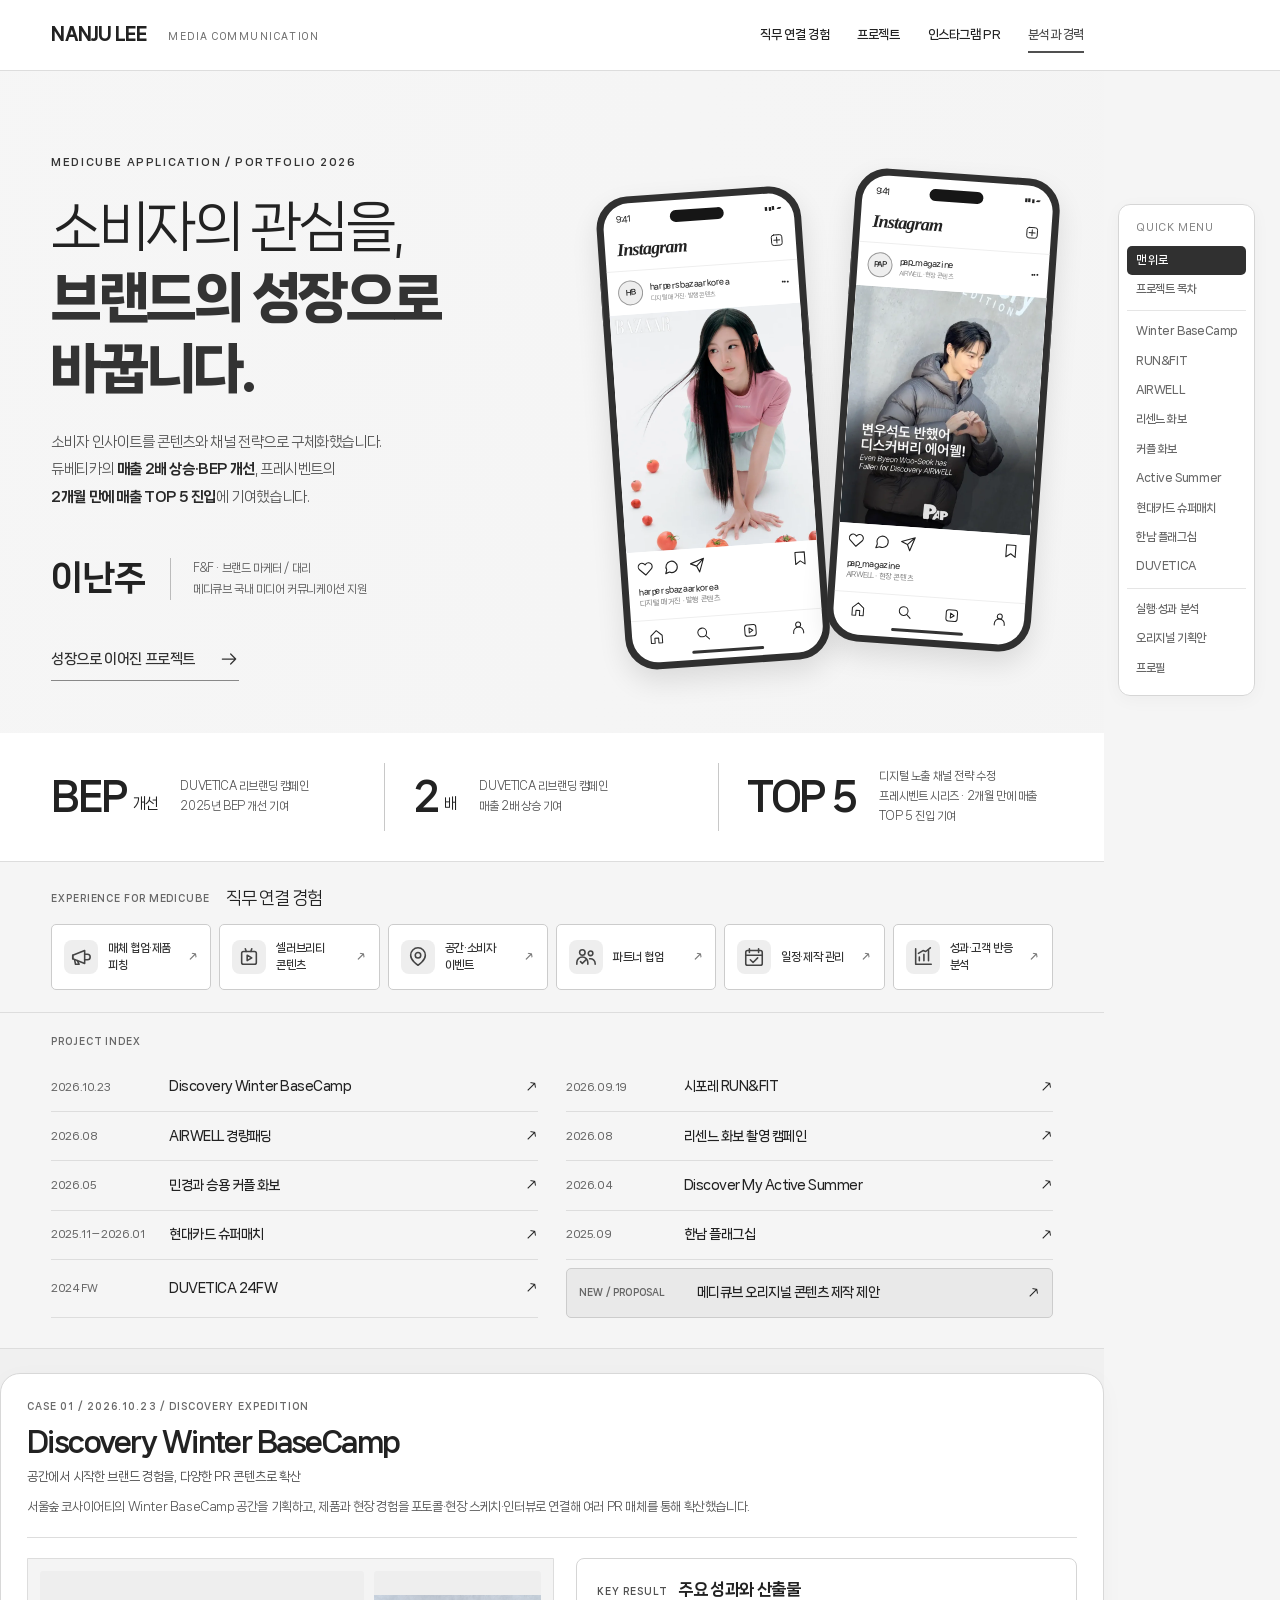
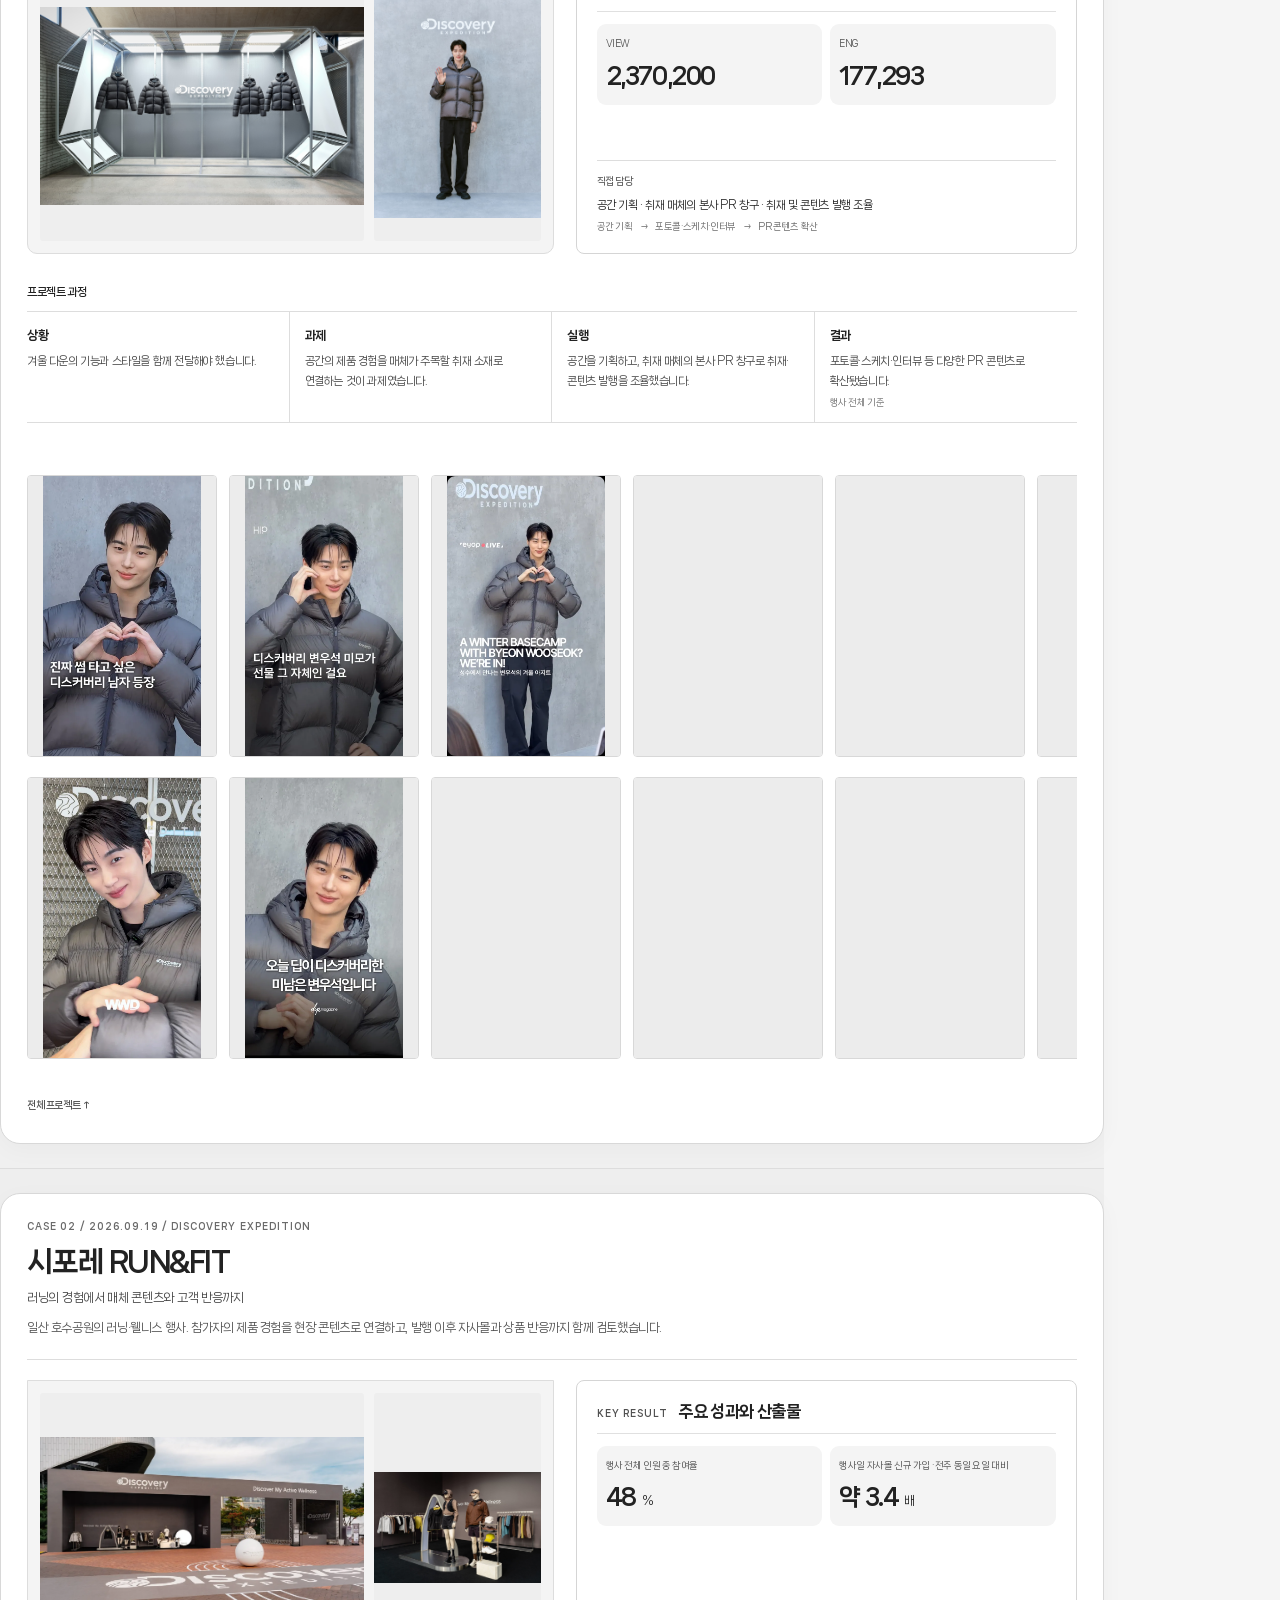
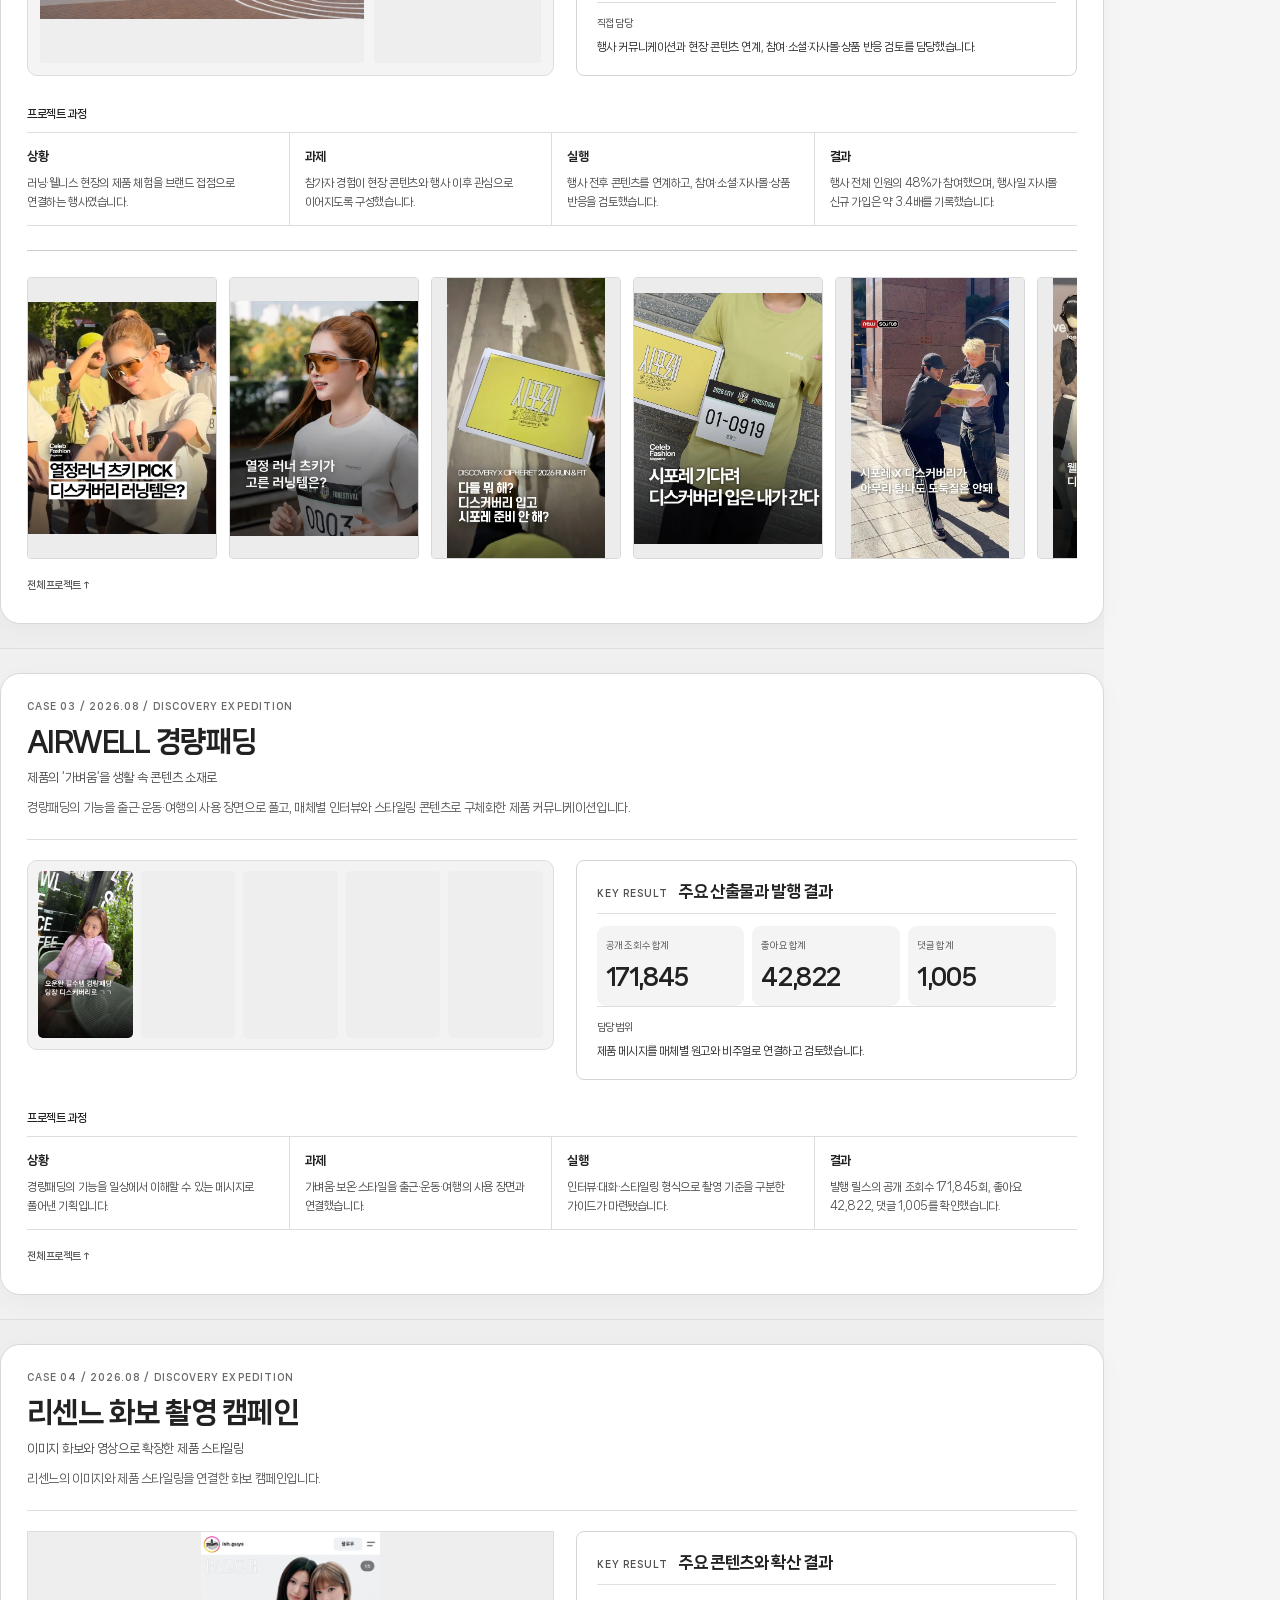
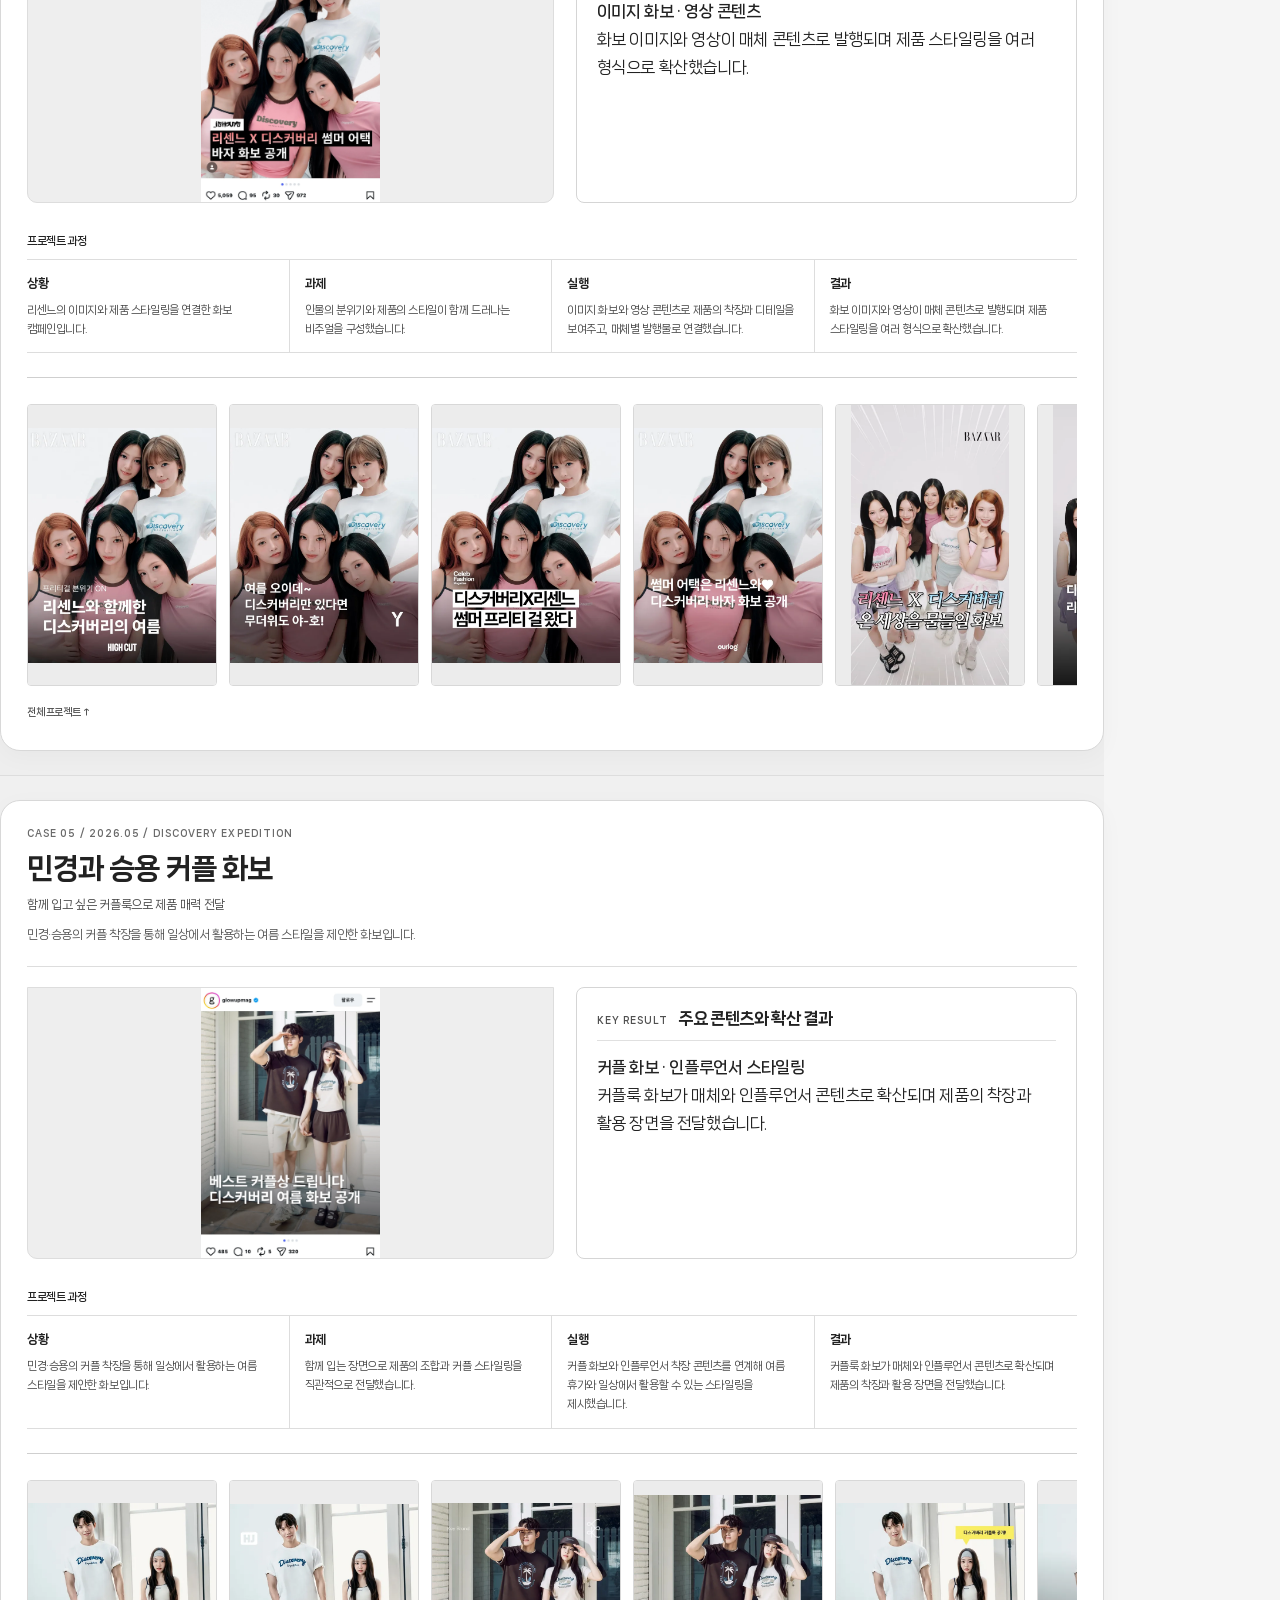
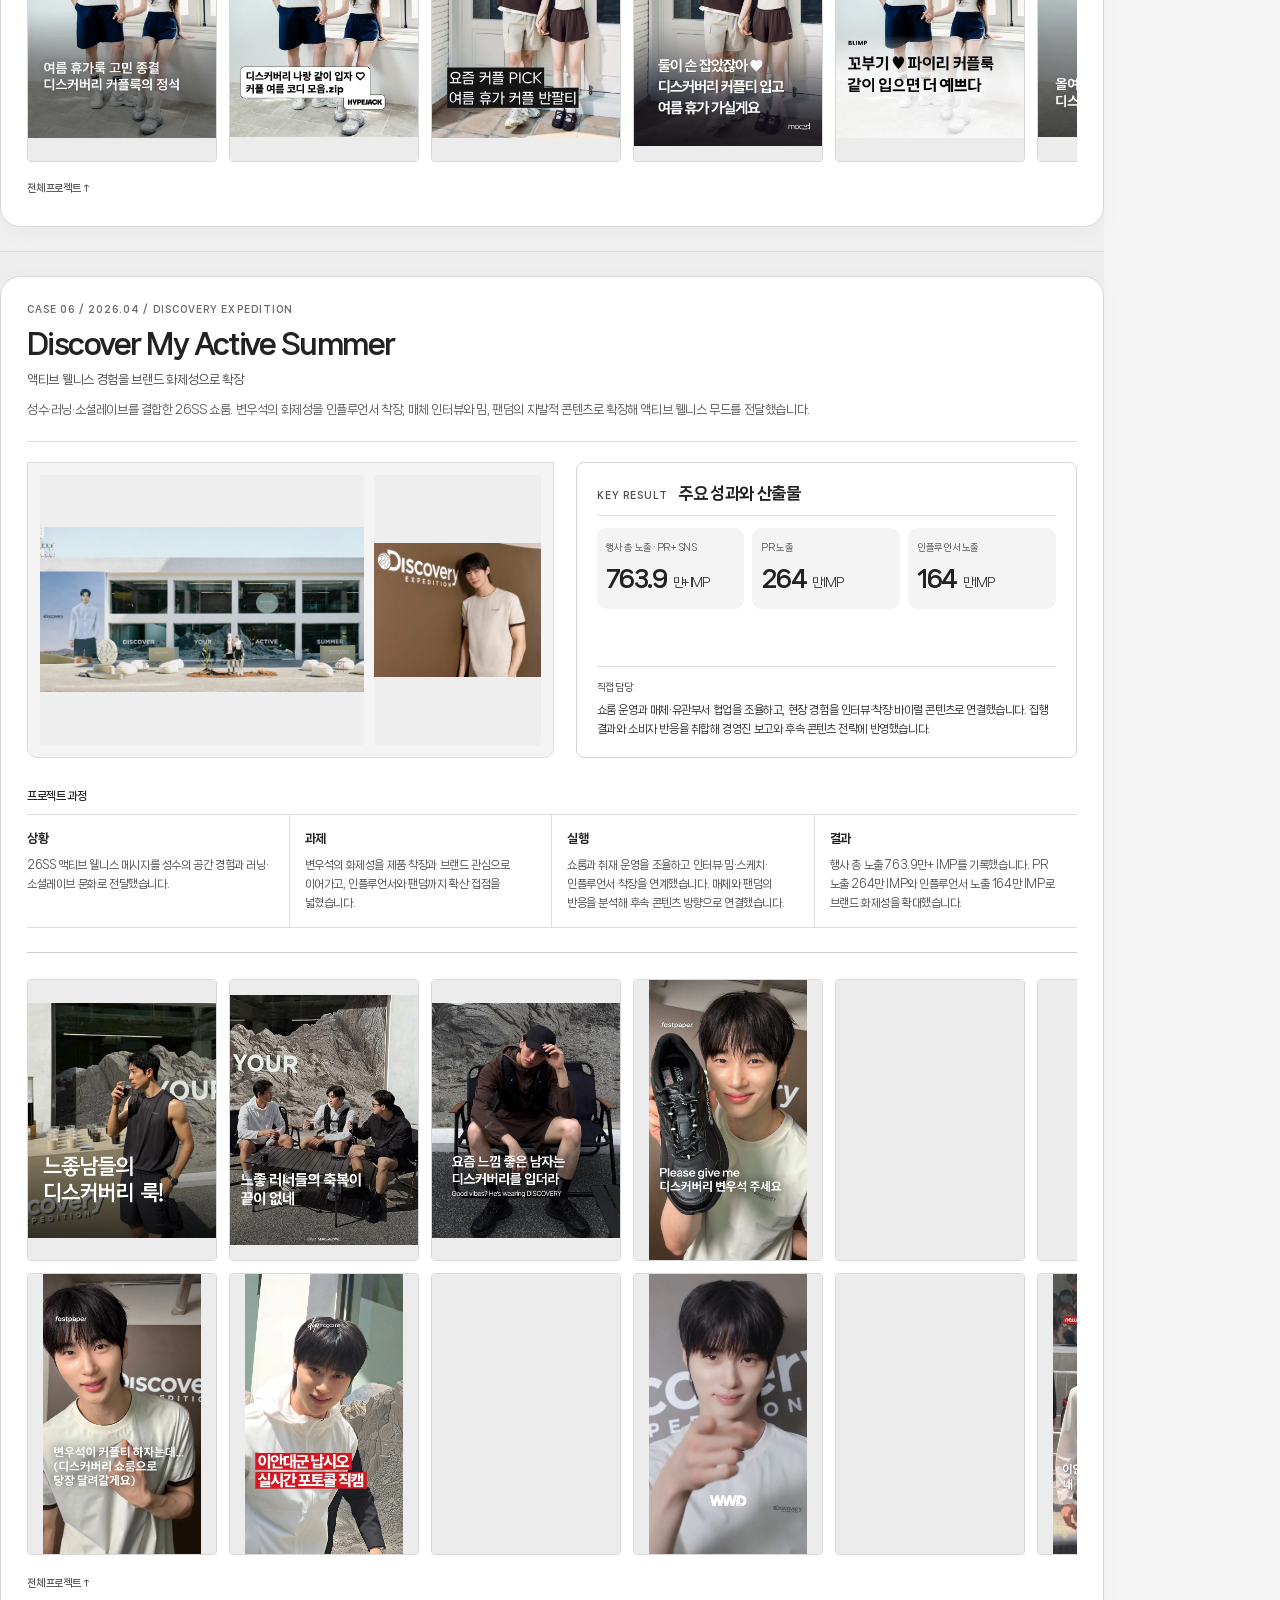
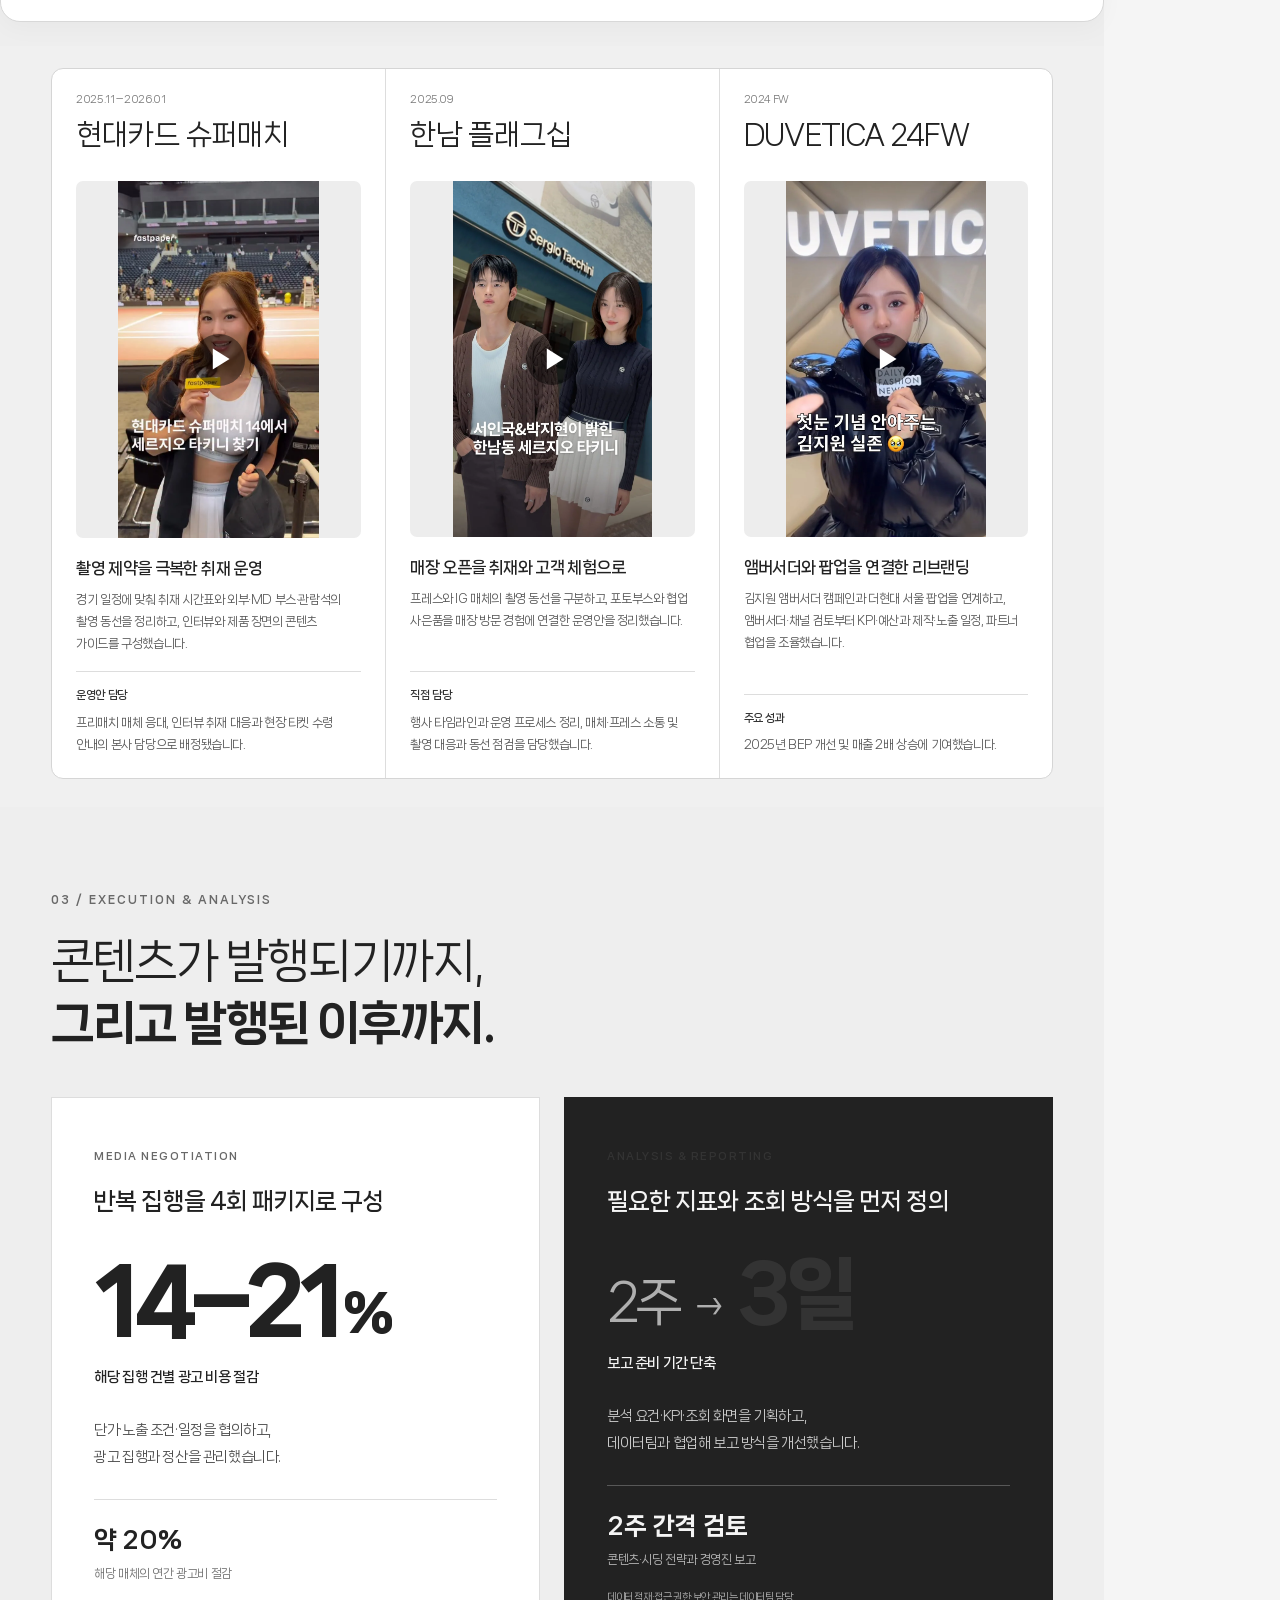
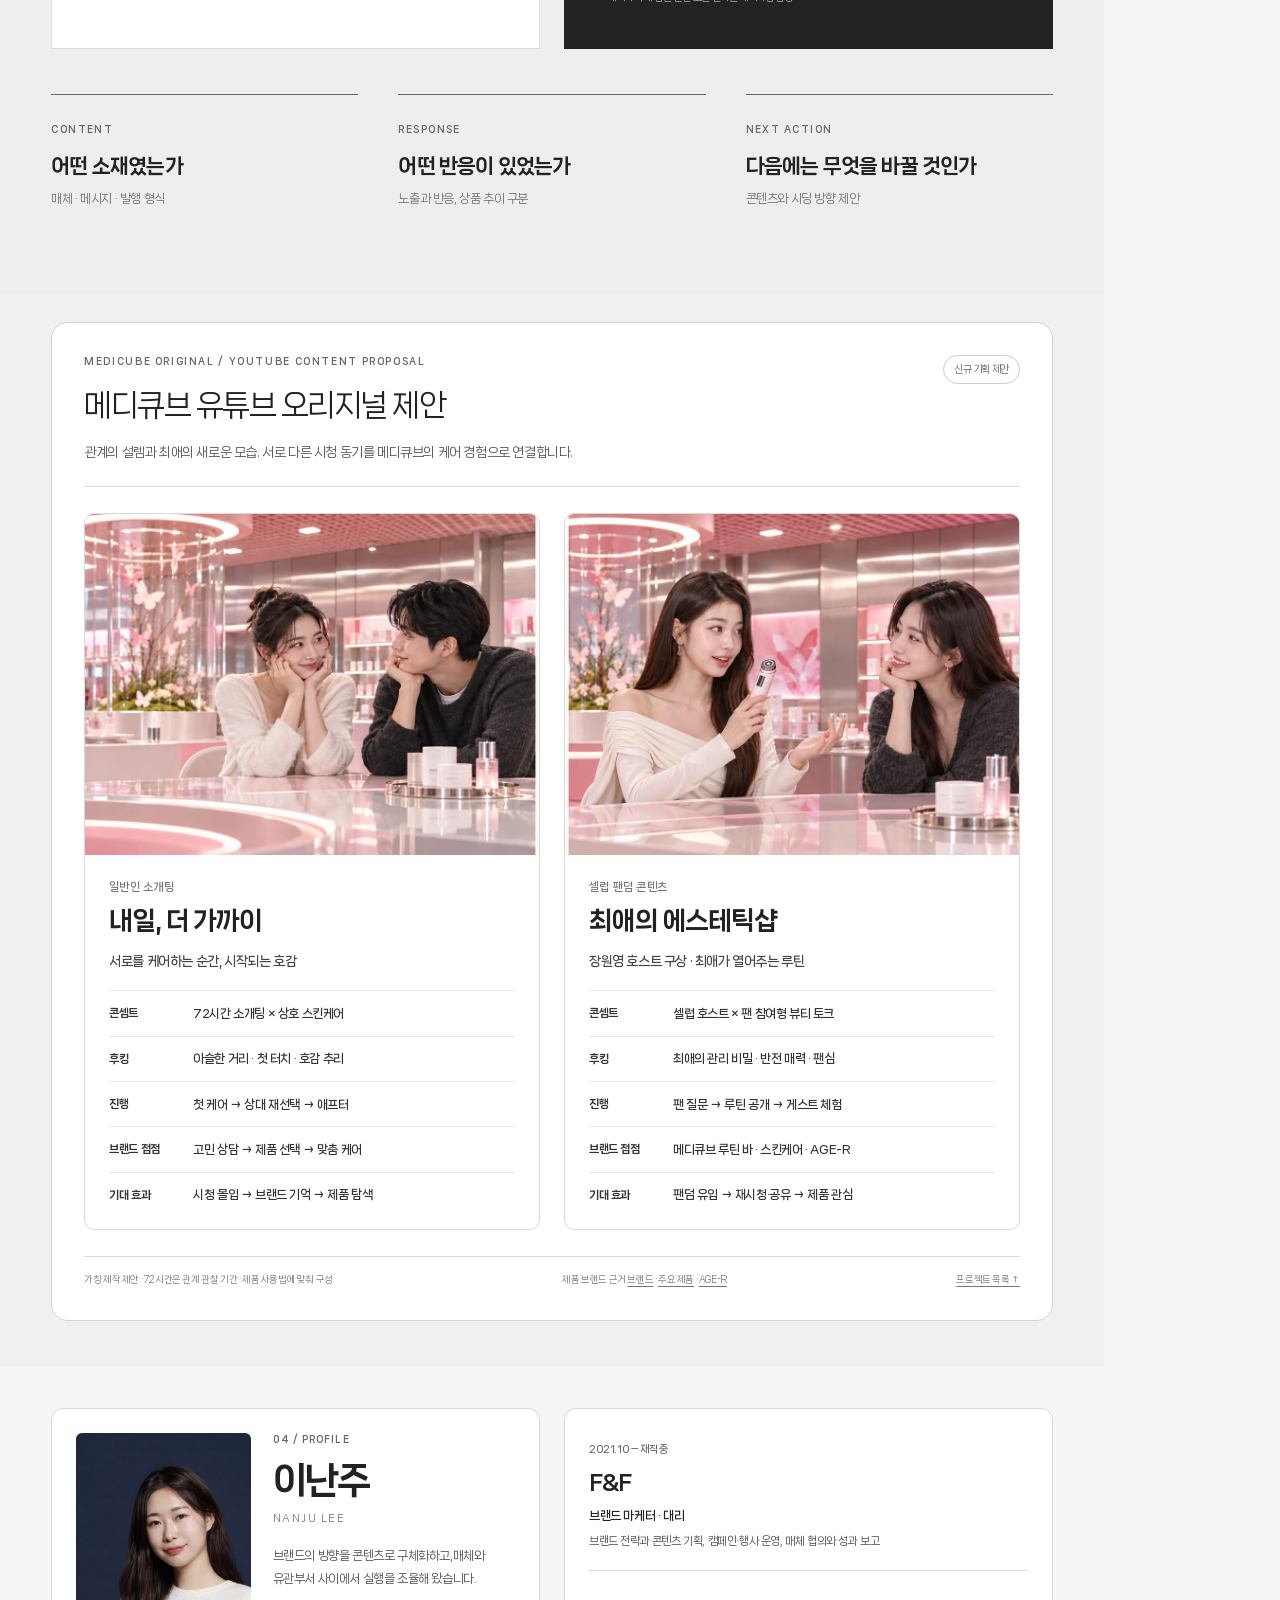
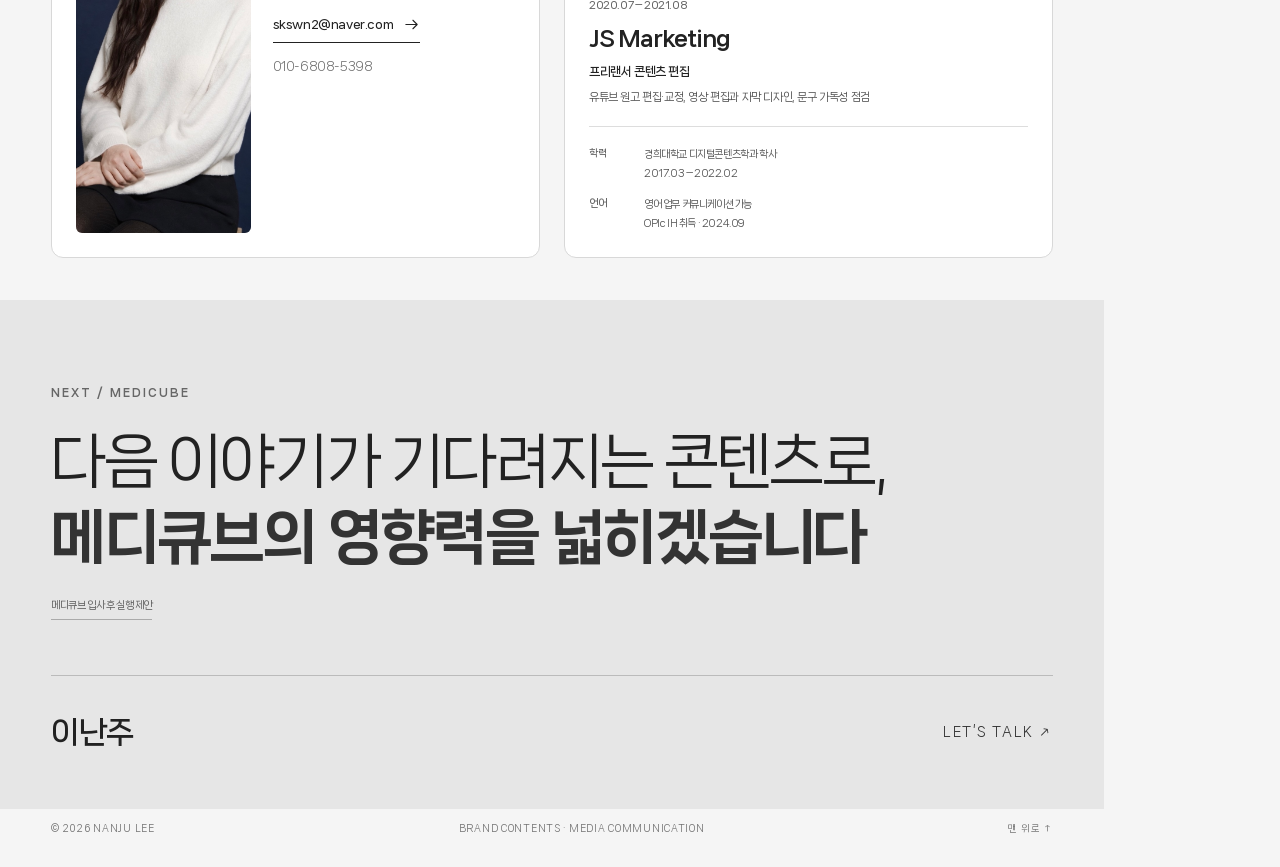
==== index.html @ c9b249a3 "Make quick navigation instant and align active section tracking" ====
<!doctype html>
<html lang="ko">
<head>
<meta charset="utf-8">
<meta name="viewport" content="width=device-width,initial-scale=1">
<meta name="robots" content="noindex,nofollow">
<meta name="portfolio-release" content="medicube-jd-highlight-20261028">
<title>이난주 | 브랜드 콘텐츠 · 미디어 커뮤니케이션</title>
<meta name="description" content="제품 피칭과 매체 협업, 셀러브리티 캠페인, 오프라인 이벤트, MR 성과 분석. 이난주의 프로젝트별 직접 역할과 릴리즈 결과를 담은 메디큐브 지원 포트폴리오.">
<meta property="og:type" content="website">
<meta property="og:title" content="이난주 | 브랜드 콘텐츠 · 미디어 커뮤니케이션">
<meta property="og:description" content="매체의 관심사를 읽고, 브랜드 메시지를 콘텐츠로 설계합니다.">
<meta property="og:url" content="https://skswn27-max.github.io/portfolio-score/">
<meta property="og:image" content="https://skswn27-max.github.io/portfolio-score/assets/runfit-showroom.webp">
<link rel="canonical" href="https://skswn27-max.github.io/portfolio-score/">
<link rel="preload" href="fonts/NanumSquareNeoTTF-bRg.woff2" as="font" type="font/woff2" crossorigin>


<link rel="stylesheet" href="portfolio.css?v=quick-nav-20261030"></head>
<body>
<a class="skip" href="#main">본문으로 이동</a><div class="reading-progress" aria-hidden="true"></div>
<header class="topbar"><a class="wordmark" href="#top">NANJU LEE<span>MEDIA COMMUNICATION</span></a><nav aria-label="포트폴리오 목차"><a href="#jd-fit">직무 연결 경험</a><a href="#projects">프로젝트</a><a href="#airwell">인스타그램 PR</a><a href="#operations">분석과 경력</a></nav></header><main id="main"><section class="hero" id="top"><div class="hero-background" aria-hidden="true"></div>
<div class="wrap hero-grid">
<div class="hero-copy">
<p class="eyebrow">MEDICUBE APPLICATION / PORTFOLIO 2026</p>
<h1><span>소비자의 관심을,<br><strong>브랜드의 성장으로<br>바꿉니다.</strong></span></h1>
<p class="hero-growth-copy">소비자 인사이트를 콘텐츠와 채널 전략으로 구체화했습니다.<br>듀베티카의 <b>매출 2배 상승·BEP 개선</b>, 프레시벤트의<br><b>2개월 만에 매출 TOP 5 진입</b>에 기여했습니다.</p>
<div class="hero-person">
<strong>이난주</strong><span>F&amp;F · 브랜드 마케터 / 대리<br>메디큐브 국내 미디어 커뮤니케이션 지원</span>
</div>
<a class="text-link light" href="#projects">성장으로 이어진 프로젝트 <svg viewbox="0 0 24 24" fill="none" stroke="currentColor" stroke-width="1.5" stroke-linecap="round" stroke-linejoin="round" aria-hidden="true"><path d="M4 12h16m-6-6 6 6-6 6"></path></svg></a>
</div>
<div class="hero-devices" aria-label="실제 매체 발행 이미지와 원본 게시물">
<figure class="phone-card capture-card compact hero-linked-card"><div class="device"><div class="hero-instagram-screen"><div class="mock-status" aria-hidden="true"><span>9:41</span><i></i><span>▮▮▮ ▰</span></div><div class="mock-brandbar"><b>Instagram</b><svg viewbox="0 0 24 24" fill="none" stroke="currentColor" stroke-width="1.65" stroke-linecap="round" stroke-linejoin="round" aria-hidden="true"><rect x="3" y="3" width="18" height="18" rx="4"></rect><path d="M12 7v10M7 12h10"></path></svg></div><div class="mock-account"><span class="mock-avatar" aria-hidden="true">HB</span><span><b>harpersbazaarkorea</b><small>디지털 매거진 · 발행 콘텐츠</small></span><span class="mock-menu" aria-hidden="true">···</span></div><a class="local-post-thumbnail hero-natural-image" href="https://www.instagram.com/p/Da1aJBfjZ9u/" target="_blank" rel="noopener noreferrer" aria-label="Instagram 원본 게시물 열기"><img src="assets/pr-thumbnails/Da1aJBfjZ9u.webp" width="640" height="800" alt="harpersbazaarkorea 실제 발행 썸네일" loading="eager" decoding="async" fetchpriority="high"></a><div class="mock-actions" aria-hidden="true"><svg viewbox="0 0 24 24" fill="none" stroke="currentColor" stroke-width="1.65" stroke-linecap="round" stroke-linejoin="round" aria-hidden="true"><path d="M20.8 4.6a5.5 5.5 0 0 0-7.8 0L12 5.7l-1.1-1.1a5.5 5.5 0 0 0-7.8 7.8L12 21l8.8-8.6a5.5 5.5 0 0 0 0-7.8Z"></path></svg><svg viewbox="0 0 24 24" fill="none" stroke="currentColor" stroke-width="1.65" stroke-linecap="round" stroke-linejoin="round" aria-hidden="true"><path d="M21 11.5a8.5 8.5 0 0 1-12.3 7.6L3 21l1.9-5.7A8.5 8.5 0 1 1 21 11.5Z"></path></svg><svg viewbox="0 0 24 24" fill="none" stroke="currentColor" stroke-width="1.65" stroke-linecap="round" stroke-linejoin="round" aria-hidden="true"><path d="m22 2-7 20-4-9-9-4 20-7ZM22 2 11 13"></path></svg><span></span><svg viewbox="0 0 24 24" fill="none" stroke="currentColor" stroke-width="1.65" stroke-linecap="round" stroke-linejoin="round" aria-hidden="true"><path d="m19 21-7-5-7 5V3h14Z"></path></svg></div><div class="mock-caption"><b>harpersbazaarkorea</b><span>디지털 매거진 · 발행 콘텐츠</span></div><div class="mock-bottom" aria-hidden="true"><svg viewbox="0 0 24 24" fill="none" stroke="currentColor" stroke-width="1.65" stroke-linecap="round" stroke-linejoin="round" aria-hidden="true"><path d="m3 10 9-8 9 8v12h-6v-8H9v8H3Z"></path></svg><svg viewbox="0 0 24 24" fill="none" stroke="currentColor" stroke-width="1.65" stroke-linecap="round" stroke-linejoin="round" aria-hidden="true"><circle cx="10" cy="10" r="7"></circle><path d="m15 15 6 6"></path></svg><svg viewbox="0 0 24 24" fill="none" stroke="currentColor" stroke-width="1.65" stroke-linecap="round" stroke-linejoin="round" aria-hidden="true"><rect x="3" y="3" width="18" height="18" rx="4"></rect><path d="m10 8 6 4-6 4Z"></path></svg><svg viewbox="0 0 24 24" fill="none" stroke="currentColor" stroke-width="1.65" stroke-linecap="round" stroke-linejoin="round" aria-hidden="true"><circle cx="12" cy="8" r="4"></circle><path d="M4 22v-2a8 8 0 0 1 16 0v2"></path></svg></div><div class="mock-homebar" aria-hidden="true"></div></div></div></figure><figure class="phone-card capture-card compact hero-pap-card"><div class="device"><div class="hero-instagram-screen"><div class="mock-status" aria-hidden="true"><span>9:41</span><i></i><span>▮▮▮ ▰</span></div><div class="mock-brandbar"><b>Instagram</b><svg viewbox="0 0 24 24" fill="none" stroke="currentColor" stroke-width="1.65" stroke-linecap="round" stroke-linejoin="round" aria-hidden="true"><rect x="3" y="3" width="18" height="18" rx="4"></rect><path d="M12 7v10M7 12h10"></path></svg></div><div class="mock-account"><span class="mock-avatar" aria-hidden="true">PAP</span><span><b>pap_magazine</b><small>AIRWELL · 현장 콘텐츠</small></span><span class="mock-menu" aria-hidden="true">···</span></div><a class="local-post-thumbnail hero-natural-image" href="https://www.instagram.com/p/De0rts6maEA/" target="_blank" rel="noopener noreferrer" aria-label="Instagram 원본 게시물 열기"><img src="assets/pr-thumbnails/De0rts6maEA.webp" width="640" height="800" alt="pap_magazine 실제 발행 썸네일" loading="eager" decoding="async" fetchpriority="high"></a><div class="mock-actions" aria-hidden="true"><svg viewbox="0 0 24 24" fill="none" stroke="currentColor" stroke-width="1.65" stroke-linecap="round" stroke-linejoin="round" aria-hidden="true"><path d="M20.8 4.6a5.5 5.5 0 0 0-7.8 0L12 5.7l-1.1-1.1a5.5 5.5 0 0 0-7.8 7.8L12 21l8.8-8.6a5.5 5.5 0 0 0 0-7.8Z"></path></svg><svg viewbox="0 0 24 24" fill="none" stroke="currentColor" stroke-width="1.65" stroke-linecap="round" stroke-linejoin="round" aria-hidden="true"><path d="M21 11.5a8.5 8.5 0 0 1-12.3 7.6L3 21l1.9-5.7A8.5 8.5 0 1 1 21 11.5Z"></path></svg><svg viewbox="0 0 24 24" fill="none" stroke="currentColor" stroke-width="1.65" stroke-linecap="round" stroke-linejoin="round" aria-hidden="true"><path d="m22 2-7 20-4-9-9-4 20-7ZM22 2 11 13"></path></svg><span></span><svg viewbox="0 0 24 24" fill="none" stroke="currentColor" stroke-width="1.65" stroke-linecap="round" stroke-linejoin="round" aria-hidden="true"><path d="m19 21-7-5-7 5V3h14Z"></path></svg></div><div class="mock-caption"><b>pap_magazine</b><span>AIRWELL · 현장 콘텐츠</span></div><div class="mock-bottom" aria-hidden="true"><svg viewbox="0 0 24 24" fill="none" stroke="currentColor" stroke-width="1.65" stroke-linecap="round" stroke-linejoin="round" aria-hidden="true"><path d="m3 10 9-8 9 8v12h-6v-8H9v8H3Z"></path></svg><svg viewbox="0 0 24 24" fill="none" stroke="currentColor" stroke-width="1.65" stroke-linecap="round" stroke-linejoin="round" aria-hidden="true"><circle cx="10" cy="10" r="7"></circle><path d="m15 15 6 6"></path></svg><svg viewbox="0 0 24 24" fill="none" stroke="currentColor" stroke-width="1.65" stroke-linecap="round" stroke-linejoin="round" aria-hidden="true"><rect x="3" y="3" width="18" height="18" rx="4"></rect><path d="m10 8 6 4-6 4Z"></path></svg><svg viewbox="0 0 24 24" fill="none" stroke="currentColor" stroke-width="1.65" stroke-linecap="round" stroke-linejoin="round" aria-hidden="true"><circle cx="12" cy="8" r="4"></circle><path d="M4 22v-2a8 8 0 0 1 16 0v2"></path></svg></div><div class="mock-homebar" aria-hidden="true"></div></div></div></figure>
</div>

</div>
</section><section class="proof-strip"><div class="wrap">
<a href="#duvetica"><strong>BEP<small> 개선</small></strong><span>DUVETICA 리브랜딩 캠페인<br>2025년 BEP 개선 기여</span></a>
<a href="#duvetica"><strong>2<small>배</small></strong><span>DUVETICA 리브랜딩 캠페인<br>매출 2배 상승 기여</span></a>
<a href="#operations"><strong>TOP 5</strong><span>디지털 노출 채널 전략 수정<br>프레시벤트 시리즈 · 2개월 만에 매출 TOP 5 진입 기여</span></a>
</div></section><section class="wrap jd-fit" id="jd-fit"><div class="section-heading">
<p class="eyebrow">EXPERIENCE FOR MEDICUBE</p><h2>직무 연결 경험</h2></div>
<div class="jd-grid">
<a href="#airwell"><span class="jd-pictogram" aria-hidden="true"><svg xmlns="http://www.w3.org/2000/svg" viewbox="0 0 24 24" fill="none" stroke="currentColor" stroke-width="1.7" stroke-linecap="round" stroke-linejoin="round"><path d="m3 10 13-5v14L3 14z"></path><path d="M16 9h3a2 2 0 0 1 0 6h-3M5 15l1 5h4l-2-4M3 10v4"></path></svg></span><span class="jd-link-label">매체 협업·제품 피칭</span><span aria-hidden="true" class="jd-link-arrow">↗</span></a><a href="#winter"><span class="jd-pictogram" aria-hidden="true"><svg xmlns="http://www.w3.org/2000/svg" viewbox="0 0 24 24" fill="none" stroke="currentColor" stroke-width="1.7" stroke-linecap="round" stroke-linejoin="round"><rect x="4" y="6" width="16" height="14" rx="2"></rect><path d="m10 10 5 3-5 3zM8 3l1 3m6-3-1 3"></path></svg></span><span class="jd-link-label">셀러브리티 콘텐츠</span><span aria-hidden="true" class="jd-link-arrow">↗</span></a><a href="#runfit"><span class="jd-pictogram" aria-hidden="true"><svg xmlns="http://www.w3.org/2000/svg" viewbox="0 0 24 24" fill="none" stroke="currentColor" stroke-width="1.7" stroke-linecap="round" stroke-linejoin="round"><path d="M20 10c0 6-8 11-8 11S4 16 4 10a8 8 0 1 1 16 0Z"></path><circle cx="12" cy="10" r="3"></circle></svg></span><span class="jd-link-label">공간·소비자 이벤트</span><span aria-hidden="true" class="jd-link-arrow">↗</span></a><a href="#sergio"><span class="jd-pictogram" aria-hidden="true"><svg xmlns="http://www.w3.org/2000/svg" viewbox="0 0 24 24" fill="none" stroke="currentColor" stroke-width="1.7" stroke-linecap="round" stroke-linejoin="round"><circle cx="8" cy="7" r="3"></circle><circle cx="17" cy="8" r="2.5"></circle><path d="M2 20v-2a6 6 0 0 1 12 0v2M16 14a5 5 0 0 1 6 5v1M6 17l2 2 4-4"></path></svg></span><span class="jd-link-label">파트너 협업</span><span aria-hidden="true" class="jd-link-arrow">↗</span></a><a href="#supermatch"><span class="jd-pictogram" aria-hidden="true"><svg xmlns="http://www.w3.org/2000/svg" viewbox="0 0 24 24" fill="none" stroke="currentColor" stroke-width="1.7" stroke-linecap="round" stroke-linejoin="round"><rect x="3" y="5" width="18" height="16" rx="2"></rect><path d="M7 3v4m10-4v4M3 10h18m-13 5 3 3 5-5"></path></svg></span><span class="jd-link-label">일정·제작 관리</span><span aria-hidden="true" class="jd-link-arrow">↗</span></a><a href="#operations"><span class="jd-pictogram" aria-hidden="true"><svg xmlns="http://www.w3.org/2000/svg" viewbox="0 0 24 24" fill="none" stroke="currentColor" stroke-width="1.7" stroke-linecap="round" stroke-linejoin="round"><path d="M4 3v17h17M8 16v-4m5 4V9m5 7V5"></path><path d="m7 8 5-3 3 1 5-4"></path></svg></span><span class="jd-link-label">성과·고객 반응 분석</span><span aria-hidden="true" class="jd-link-arrow">↗</span></a>
</div></section><section class="wrap project-index" id="projects"><div class="section-heading">
<p class="eyebrow">PROJECT INDEX</p></div>
<div class="index-rows">
<a class="index-row" href="#winter"><time>2026.10.23</time><div>
<h3>Discovery Winter BaseCamp</h3>
</div>
<span class="index-arrow" aria-hidden="true">↗</span></a><a class="index-row" href="#runfit"><time>2026.09.19</time><div>
<h3>시포레 RUN&amp;FIT</h3>
</div>
<span class="index-arrow" aria-hidden="true">↗</span></a><a class="index-row" href="#airwell"><time>2026.08</time><div>
<h3>AIRWELL 경량패딩</h3>
</div>
<span class="index-arrow" aria-hidden="true">↗</span></a><a class="index-row" href="#rescene"><time>2026.08</time><div>
<h3>리센느 화보 촬영 캠페인</h3>
</div>
<span class="index-arrow" aria-hidden="true">↗</span></a><a class="index-row" href="#couple"><time>2026.05</time><div>
<h3>민경과 승용 커플 화보</h3>
</div>
<span class="index-arrow" aria-hidden="true">↗</span></a><a class="index-row" href="#summer"><time>2026.04</time><div>
<h3>Discover My Active Summer</h3>
</div>
<span class="index-arrow" aria-hidden="true">↗</span></a><a class="index-row" href="#supermatch"><time>2025.11 — 2026.01</time><div>
<h3>현대카드 슈퍼매치</h3>
</div>
<span class="index-arrow" aria-hidden="true">↗</span></a><a class="index-row" href="#sergio"><time>2025.09</time><div>
<h3>한남 플래그십</h3>
</div>
<span class="index-arrow" aria-hidden="true">↗</span></a><a class="index-row" href="#duvetica"><time>2024 FW</time><div>
<h3>DUVETICA 24FW</h3>
</div>
<span class="index-arrow" aria-hidden="true">↗</span></a>
<a class="index-row proposal-index" href="#medicube-original"><span class="proposal-index-label">NEW / PROPOSAL</span><div><h3>메디큐브 오리지널 콘텐츠 제작 제안</h3></div><span class="index-arrow" aria-hidden="true">↗</span></a></div></section><section id="winter" class="case study-case  winter-compact winter-compact compact-case"><div class="wrap project-card">
<header class="study-header report-hero"><div>
<p class="eyebrow">CASE 01 / 2026.10.23 / DISCOVERY EXPEDITION</p>
<p class="project-name">Discovery Winter BaseCamp</p>
<h2>공간에서 시작한 브랜드 경험을, 다양한 PR 콘텐츠로 확산</h2>
<p class="case-deck">서울숲 코사이어티의 Winter BaseCamp 공간을 기획하고, 제품과 현장 경험을 포토콜·현장 스케치·인터뷰로 연결해 여러 PR 매체를 통해 확산했습니다.</p>
<div class="report-journey" aria-label="프로젝트 진행 흐름"><span>공간 기획</span><span>포토콜·스케치·인터뷰</span><span>PR 콘텐츠 확산</span></div></div>
</header><div class="winter-overview"><div class="project-cover winter-cover-pair" aria-label="Winter BaseCamp 대표 이미지"><figure class="work-image"><button type="button" data-zoom="assets/basecamp-display.jpg" data-caption="Winter BaseCamp 다운 전시 공간 · 보도용 사진" aria-label="Winter BaseCamp 다운 전시 공간 · 보도용 사진 확대"><img src="assets/basecamp-display.jpg" width="1500" height="917" alt="Winter BaseCamp 다운 전시 공간 · 보도용 사진" loading="lazy" decoding="async"></button></figure><figure class="work-image"><button type="button" data-zoom="assets/basecamp-photocall.jpg" data-caption="Winter BaseCamp 초청 행사 포토콜 · 보도용 사진" aria-label="Winter BaseCamp 초청 행사 포토콜 · 보도용 사진 확대"><img src="assets/basecamp-photocall.jpg" width="1500" height="2000" alt="Winter BaseCamp 초청 행사 포토콜 · 보도용 사진" loading="lazy" decoding="async"></button></figure>
</div><div class="case-results report-results" id="winter-results">
<div class="module-heading">
<span>KEY RESULT</span><h3>주요 성과와 산출물</h3>
</div>
<dl class="result-grid" style="grid-template-columns:repeat(2,minmax(0,1fr))">
<div>
<dt>VIEW</dt>
<dd class="">2,370,200</dd>
</div>
<div>
<dt>ENG</dt>
<dd class="">177,293</dd>
</div>
</dl>

<div class="winter-execution"><span>직접 담당</span><p>공간 기획 · 취재 매체의 본사 PR 창구 · 취재 및 콘텐츠 발행 조율</p><div class="winter-flow"><span>공간 기획</span><span>포토콜·스케치·인터뷰</span><span>PR 콘텐츠 확산</span></div></div></div>
</div><div class="winter-detail always-open"><h3 class="expanded-section-title">프로젝트 과정</h3><div><div class="winter-star" id="winter-experience"><article class="winter-star-row"><h4>상황</h4><p>겨울 다운의 기능과 스타일을 함께 전달해야 했습니다.</p></article><article class="winter-star-row"><h4>과제</h4><p>공간의 제품 경험을 매체가 주목할 취재 소재로 연결하는 것이 과제였습니다.</p></article><article class="winter-star-row"><h4>실행</h4><p>공간을 기획하고, 취재 매체의 본사 PR 창구로 취재·콘텐츠 발행을 조율했습니다.</p></article><article class="winter-star-row" id="winter-summary"><h4>결과</h4><p>포토콜·스케치·인터뷰 등 다양한 PR 콘텐츠로 확산됐습니다.<small>행사 전체 기준</small></p></article></div></div></div><div class="winter-detail always-open"><div><div class="evidence-module" id="winter-spread">
<div class="pr-publications" id="winter-publications"><div class="module-heading"><span>PR / PUBLISHED CONTENT</span><h3>현장에서 매체로, 콘텐츠로 확산</h3></div><div class="pr-motion" aria-label="PR 콘텐츠"><div class="pr-motion-row" tabindex="0" role="region" aria-label="PR 콘텐츠 · 왼쪽 방향 흐름"><article class="pr-embed-card"><a class="local-post-thumbnail" href="https://www.instagram.com/p/De0riwnJDKJ/" target="_blank" rel="noopener noreferrer" aria-label="Instagram 원본 게시물 열기"><img src="assets/pr-thumbnails/De0riwnJDKJ.webp" width="618" height="1100" alt="매체 발행 콘텐츠 썸네일" loading="lazy" decoding="async"></a></article><article class="pr-embed-card"><a class="local-post-thumbnail" href="https://www.instagram.com/p/De0qKVjSate/" target="_blank" rel="noopener noreferrer" aria-label="Instagram 원본 게시물 열기"><img src="assets/pr-thumbnails/De0qKVjSate.webp" width="619" height="1100" alt="매체 발행 콘텐츠 썸네일" loading="lazy" decoding="async"></a></article><article class="pr-embed-card"><a class="local-post-thumbnail" href="https://www.instagram.com/p/De075LlxsbM/" target="_blank" rel="noopener noreferrer" aria-label="Instagram 원본 게시물 열기"><img src="assets/pr-thumbnails/De075LlxsbM.webp" width="619" height="1100" alt="매체 발행 콘텐츠 썸네일" loading="lazy" decoding="async"></a></article><article class="pr-embed-card"><a class="local-post-thumbnail" href="https://www.instagram.com/p/De0qcDTvBf6/" target="_blank" rel="noopener noreferrer" aria-label="Instagram 원본 게시물 열기"><img src="assets/pr-thumbnails/De0qcDTvBf6.webp" width="619" height="1100" alt="매체 발행 콘텐츠 썸네일" loading="lazy" decoding="async"></a></article><article class="pr-embed-card"><a class="local-post-thumbnail" href="https://www.instagram.com/p/De1A9eVpA2o/" target="_blank" rel="noopener noreferrer" aria-label="Instagram 원본 게시물 열기"><img src="assets/pr-thumbnails/De1A9eVpA2o.webp" width="618" height="1100" alt="매체 발행 콘텐츠 썸네일" loading="lazy" decoding="async"></a></article><article class="pr-embed-card"><a class="local-post-thumbnail" href="https://www.instagram.com/p/De0qo3mzORC/" target="_blank" rel="noopener noreferrer" aria-label="Instagram 원본 게시물 열기"><img src="assets/pr-thumbnails/De0qo3mzORC.webp" width="619" height="1100" alt="매체 발행 콘텐츠 썸네일" loading="lazy" decoding="async"></a></article><article class="pr-embed-card"><a class="local-post-thumbnail" href="https://www.instagram.com/p/De0rgTxB7Ht/" target="_blank" rel="noopener noreferrer" aria-label="Instagram 원본 게시물 열기"><img src="assets/pr-thumbnails/De0rgTxB7Ht.webp" width="616" height="1100" alt="매체 발행 콘텐츠 썸네일" loading="lazy" decoding="async"></a></article><article class="pr-embed-card"><a class="local-post-thumbnail" href="https://www.instagram.com/p/De0qR2Tz-Jh/" target="_blank" rel="noopener noreferrer" aria-label="Instagram 원본 게시물 열기"><img src="assets/pr-thumbnails/De0qR2Tz-Jh.webp" width="619" height="1100" alt="매체 발행 콘텐츠 썸네일" loading="lazy" decoding="async"></a></article><article class="pr-embed-card"><a class="local-post-thumbnail" href="https://www.instagram.com/p/De01BvvBdZZ/" target="_blank" rel="noopener noreferrer" aria-label="Instagram 원본 게시물 열기"><img src="assets/pr-thumbnails/De01BvvBdZZ.webp" width="619" height="1100" alt="매체 발행 콘텐츠 썸네일" loading="lazy" decoding="async"></a></article><article class="pr-embed-card"><a class="local-post-thumbnail" href="https://www.instagram.com/p/De5le_ZBCyw/" target="_blank" rel="noopener noreferrer" aria-label="Instagram 원본 게시물 열기"><img src="assets/pr-thumbnails/De5le_ZBCyw.webp" width="619" height="1100" alt="매체 발행 콘텐츠 썸네일" loading="lazy" decoding="async"></a></article><article class="pr-embed-card"><a class="local-post-thumbnail" href="https://www.instagram.com/p/De3p0UPMfMP/" target="_blank" rel="noopener noreferrer" aria-label="Instagram 원본 게시물 열기"><img src="assets/pr-thumbnails/De3p0UPMfMP.webp" width="620" height="1100" alt="매체 발행 콘텐츠 썸네일" loading="lazy" decoding="async"></a></article><article class="pr-embed-card"><a class="local-post-thumbnail" href="https://www.instagram.com/p/De1BZuivSXY/" target="_blank" rel="noopener noreferrer" aria-label="Instagram 원본 게시물 열기"><img src="assets/pr-thumbnails/De1BZuivSXY.webp" width="619" height="1100" alt="매체 발행 콘텐츠 썸네일" loading="lazy" decoding="async"></a></article><article class="pr-embed-card"><a class="local-post-thumbnail" href="https://www.instagram.com/p/De3AqMtMpnN/" target="_blank" rel="noopener noreferrer" aria-label="Instagram 원본 게시물 열기"><img src="assets/pr-thumbnails/De3AqMtMpnN.webp" width="620" height="1100" alt="매체 발행 콘텐츠 썸네일" loading="lazy" decoding="async"></a></article><article class="pr-embed-card"><a class="local-post-thumbnail" href="https://www.instagram.com/p/De0qfgTyV9k/" target="_blank" rel="noopener noreferrer" aria-label="Instagram 원본 게시물 열기"><img src="assets/pr-thumbnails/De0qfgTyV9k.webp" width="619" height="1100" alt="매체 발행 콘텐츠 썸네일" loading="lazy" decoding="async"></a></article><article class="pr-embed-card"><a class="local-post-thumbnail" href="https://www.instagram.com/p/De5sX6GBUFg/" target="_blank" rel="noopener noreferrer" aria-label="Instagram 원본 게시물 열기"><img src="assets/pr-thumbnails/De5sX6GBUFg.webp" width="619" height="1100" alt="매체 발행 콘텐츠 썸네일" loading="lazy" decoding="async"></a></article><article class="pr-embed-card"><a class="local-post-thumbnail" href="https://www.instagram.com/p/De8zdd7hBE5/" target="_blank" rel="noopener noreferrer" aria-label="Instagram 원본 게시물 열기"><img src="assets/pr-thumbnails/De8zdd7hBE5.webp" width="619" height="1100" alt="매체 발행 콘텐츠 썸네일" loading="lazy" decoding="async"></a></article></div><div class="pr-motion-row" tabindex="0" role="region" aria-label="PR 콘텐츠 · 오른쪽 방향 흐름"><article class="pr-embed-card"><a class="local-post-thumbnail" href="https://www.instagram.com/p/De8RU5KB5cY/" target="_blank" rel="noopener noreferrer" aria-label="Instagram 원본 게시물 열기"><img src="assets/pr-thumbnails/De8RU5KB5cY.webp" width="619" height="1100" alt="매체 발행 콘텐츠 썸네일" loading="lazy" decoding="async"></a></article><article class="pr-embed-card"><a class="local-post-thumbnail" href="https://www.instagram.com/p/De1XFrPE8mz/" target="_blank" rel="noopener noreferrer" aria-label="Instagram 원본 게시물 열기"><img src="assets/pr-thumbnails/De1XFrPE8mz.webp" width="640" height="853" alt="매체 발행 콘텐츠 썸네일" loading="lazy" decoding="async"></a></article><article class="pr-embed-card"><a class="local-post-thumbnail" href="https://www.instagram.com/p/De25tKYh7eD/" target="_blank" rel="noopener noreferrer" aria-label="Instagram 원본 게시물 열기"><img src="assets/pr-thumbnails/De25tKYh7eD.webp" width="619" height="1100" alt="매체 발행 콘텐츠 썸네일" loading="lazy" decoding="async"></a></article><article class="pr-embed-card"><a class="local-post-thumbnail" href="https://www.instagram.com/p/De08RExJPlt/" target="_blank" rel="noopener noreferrer" aria-label="Instagram 원본 게시물 열기"><img src="assets/pr-thumbnails/De08RExJPlt.webp" width="620" height="1100" alt="매체 발행 콘텐츠 썸네일" loading="lazy" decoding="async"></a></article><article class="pr-embed-card"><a class="local-post-thumbnail" href="https://www.instagram.com/p/De0qpqDpWOQ/" target="_blank" rel="noopener noreferrer" aria-label="Instagram 원본 게시물 열기"><img src="assets/pr-thumbnails/De0qpqDpWOQ.webp" width="620" height="1100" alt="매체 발행 콘텐츠 썸네일" loading="lazy" decoding="async"></a></article><article class="pr-embed-card"><a class="local-post-thumbnail" href="https://www.instagram.com/p/De0q-CuvOvd/" target="_blank" rel="noopener noreferrer" aria-label="Instagram 원본 게시물 열기"><img src="assets/pr-thumbnails/De0q-CuvOvd.webp" width="620" height="1100" alt="매체 발행 콘텐츠 썸네일" loading="lazy" decoding="async"></a></article><article class="pr-embed-card"><a class="local-post-thumbnail" href="https://www.instagram.com/p/De0s8XIBrPk/" target="_blank" rel="noopener noreferrer" aria-label="Instagram 원본 게시물 열기"><img src="assets/pr-thumbnails/De0s8XIBrPk.webp" width="619" height="1100" alt="매체 발행 콘텐츠 썸네일" loading="lazy" decoding="async"></a></article><article class="pr-embed-card"><a class="local-post-thumbnail" href="https://www.instagram.com/p/De0qfqPpl1M/" target="_blank" rel="noopener noreferrer" aria-label="Instagram 원본 게시물 열기"><img src="assets/pr-thumbnails/De0qfqPpl1M.webp" width="619" height="1100" alt="매체 발행 콘텐츠 썸네일" loading="lazy" decoding="async"></a></article><article class="pr-embed-card"><a class="local-post-thumbnail" href="https://www.instagram.com/p/De0rts6maEA/" target="_blank" rel="noopener noreferrer" aria-label="Instagram 원본 게시물 열기"><img src="assets/pr-thumbnails/De0rts6maEA.webp" width="640" height="800" alt="매체 발행 콘텐츠 썸네일" loading="lazy" decoding="async"></a></article><article class="pr-embed-card"><a class="local-post-thumbnail" href="https://www.instagram.com/p/De0reveyAds/" target="_blank" rel="noopener noreferrer" aria-label="Instagram 원본 게시물 열기"><img src="assets/pr-thumbnails/De0reveyAds.webp" width="619" height="1100" alt="매체 발행 콘텐츠 썸네일" loading="lazy" decoding="async"></a></article><article class="pr-embed-card"><a class="local-post-thumbnail" href="https://www.instagram.com/p/De02b3eTRmS/" target="_blank" rel="noopener noreferrer" aria-label="Instagram 원본 게시물 열기"><img src="assets/pr-thumbnails/De02b3eTRmS.webp" width="619" height="1100" alt="매체 발행 콘텐츠 썸네일" loading="lazy" decoding="async"></a></article><article class="pr-embed-card"><a class="local-post-thumbnail" href="https://www.instagram.com/p/De0toL3S2-A/" target="_blank" rel="noopener noreferrer" aria-label="Instagram 원본 게시물 열기"><img src="assets/pr-thumbnails/De0toL3S2-A.webp" width="619" height="1100" alt="매체 발행 콘텐츠 썸네일" loading="lazy" decoding="async"></a></article><article class="pr-embed-card"><a class="local-post-thumbnail" href="https://www.instagram.com/p/De0qPMRBlYK/" target="_blank" rel="noopener noreferrer" aria-label="Instagram 원본 게시물 열기"><img src="assets/pr-thumbnails/De0qPMRBlYK.webp" width="619" height="1100" alt="매체 발행 콘텐츠 썸네일" loading="lazy" decoding="async"></a></article><article class="pr-embed-card"><a class="local-post-thumbnail" href="https://www.instagram.com/p/De0qoVvTIfS/" target="_blank" rel="noopener noreferrer" aria-label="Instagram 원본 게시물 열기"><img src="assets/pr-thumbnails/De0qoVvTIfS.webp" width="619" height="1100" alt="매체 발행 콘텐츠 썸네일" loading="lazy" decoding="async"></a></article><article class="pr-embed-card"><a class="local-post-thumbnail" href="https://www.instagram.com/p/De3sL9qSrms/" target="_blank" rel="noopener noreferrer" aria-label="Instagram 원본 게시물 열기"><img src="assets/pr-thumbnails/De3sL9qSrms.webp" width="618" height="1100" alt="매체 발행 콘텐츠 썸네일" loading="lazy" decoding="async"></a></article></div></div></div>
</div>
</div></div><a class="back-index" href="#projects">전체 프로젝트 ↑</a>
</div></section><section id="runfit" class="case study-case case-tint winter-compact compact-case"><div class="wrap project-card">
<header class="study-header report-hero"><div>
<p class="eyebrow">CASE 02 / 2026.09.19 / DISCOVERY EXPEDITION</p>
<p class="project-name">시포레 RUN&amp;FIT</p>
<h2>러닝의 경험에서 매체 콘텐츠와 고객 반응까지</h2>
<p class="case-deck">일산 호수공원의 러닝·웰니스 행사. 참가자의 제품 경험을 현장 콘텐츠로 연결하고, 발행 이후 자사몰과 상품 반응까지 함께 검토했습니다.</p>
</div>
</header><div class="winter-overview"><div class="project-cover winter-cover-pair"><figure class="work-image"><button type="button" data-zoom="assets/runfit-space.webp" data-caption="시포레 RUN&amp;FIT 브랜드 부스 전경" aria-label="시포레 RUN&amp;FIT 브랜드 부스 전경 확대"><img src="assets/runfit-space.webp" alt="시포레 RUN&amp;FIT 브랜드 부스 전경" loading="lazy" decoding="async"></button></figure><figure class="work-image "><button type="button" data-zoom="assets/runfit-tryon.jpg" data-caption="RUN&amp;FIT 쇼룸의 제품 체험 장면" aria-label="RUN&amp;FIT 쇼룸의 제품 체험 장면 확대"><img src="assets/runfit-tryon.jpg" width="1600" height="1067" alt="RUN&amp;FIT 쇼룸의 제품 체험 장면" loading="lazy" decoding="async"></button></figure>
</div><div class="case-results report-results" id="runfit-results">
<div class="module-heading">
<span>KEY RESULT</span><h3>주요 성과와 산출물</h3>
</div>
<dl class="result-grid" style="grid-template-columns:repeat(2,minmax(0,1fr))">
<div>
<dt>행사 전체 인원 중 참여율</dt>
<dd class="">48<small>%</small></dd>
</div>
<div>
<dt>행사일 자사몰 신규 가입 · 전주 동일 요일 대비</dt>
<dd class="">약 3.4<small>배</small>
</dd>
</div>
</dl>

<div class="winter-execution"><span>직접 담당</span><p>행사 커뮤니케이션과 현장 콘텐츠 연계, 참여·소셜·자사몰·상품 반응 검토를 담당했습니다.</p></div></div>
</div><div class="winter-detail always-open"><h3 class="expanded-section-title">프로젝트 과정</h3><div class="winter-star" id="runfit-experience"><article class="winter-star-row"><h4>상황</h4><p>러닝·웰니스 현장의 제품 체험을 브랜드 접점으로 연결하는 행사였습니다.</p></article><article class="winter-star-row"><h4>과제</h4><p>참가자 경험이 현장 콘텐츠와 행사 이후 관심으로 이어지도록 구성했습니다.</p></article><article class="winter-star-row"><h4>실행</h4><p>행사 전후 콘텐츠를 연계하고, 참여·소셜·자사몰·상품 반응을 검토했습니다.</p></article><article class="winter-star-row" id="runfit-summary"><h4>결과</h4><p>행사 전체 인원의 48%가 참여했으며, 행사일 자사몰 신규 가입은 약 3.4배를 기록했습니다.</p></article></div></div><div class="evidence-module" id="runfit-spread">
<div class="project-publications"><div class="pr-static-gallery" aria-label="프로젝트 발행 콘텐츠"><div class="pr-static-row" tabindex="0" role="region" aria-label="발행 콘텐츠 가로 스크롤"><article class="pr-embed-card"><a class="local-post-thumbnail" href="https://www.instagram.com/p/DdlXQhsgQAw/" target="_blank" rel="noopener noreferrer" aria-label="Instagram 원본 게시물 열기"><img src="assets/pr-thumbnails/DdlXQhsgQAw.webp" width="640" height="791" alt="프로젝트 발행 콘텐츠 썸네일" loading="lazy" decoding="async"></a></article><article class="pr-embed-card"><a class="local-post-thumbnail" href="https://www.instagram.com/p/DdoC9g8mdMI/" target="_blank" rel="noopener noreferrer" aria-label="Instagram 원본 게시물 열기"><img src="assets/pr-thumbnails/DdoC9g8mdMI.webp" width="640" height="800" alt="프로젝트 발행 콘텐츠 썸네일" loading="lazy" decoding="async"></a></article><article class="pr-embed-card"><a class="local-post-thumbnail" href="https://www.instagram.com/p/DdWdZ7HSyRb/" target="_blank" rel="noopener noreferrer" aria-label="Instagram 원본 게시물 열기"><img src="assets/pr-thumbnails/DdWdZ7HSyRb.webp" width="619" height="1100" alt="프로젝트 발행 콘텐츠 썸네일" loading="lazy" decoding="async"></a></article><article class="pr-embed-card"><a class="local-post-thumbnail" href="https://www.instagram.com/p/DdQcYcHgX2H/" target="_blank" rel="noopener noreferrer" aria-label="Instagram 원본 게시물 열기"><img src="assets/pr-thumbnails/DdQcYcHgX2H.webp" width="640" height="853" alt="프로젝트 발행 콘텐츠 썸네일" loading="lazy" decoding="async"></a></article><article class="pr-embed-card"><a class="local-post-thumbnail" href="https://www.instagram.com/reel/DdTKkmCFAQs/" target="_blank" rel="noopener noreferrer" aria-label="Instagram 원본 게시물 열기"><img src="assets/pr-thumbnails/DdTKkmCFAQs.webp" width="619" height="1100" alt="프로젝트 발행 콘텐츠 썸네일" loading="lazy" decoding="async"></a></article><article class="pr-embed-card"><a class="local-post-thumbnail" href="https://www.instagram.com/p/DddbfErhsVk/" target="_blank" rel="noopener noreferrer" aria-label="Instagram 원본 게시물 열기"><img src="assets/pr-thumbnails/DddbfErhsVk.webp" width="620" height="1100" alt="프로젝트 발행 콘텐츠 썸네일" loading="lazy" decoding="async"></a></article><article class="pr-embed-card"><a class="local-post-thumbnail" href="https://www.instagram.com/p/DdTdB5tk9xa/" target="_blank" rel="noopener noreferrer" aria-label="Instagram 원본 게시물 열기"><img src="assets/pr-thumbnails/DdTdB5tk9xa.webp" width="640" height="800" alt="프로젝트 발행 콘텐츠 썸네일" loading="lazy" decoding="async"></a></article><article class="pr-embed-card"><a class="local-post-thumbnail" href="https://www.instagram.com/p/DdlQbVyGPGu/" target="_blank" rel="noopener noreferrer" aria-label="Instagram 원본 게시물 열기"><img src="assets/pr-thumbnails/DdlQbVyGPGu.webp" width="640" height="799" alt="프로젝트 발행 콘텐츠 썸네일" loading="lazy" decoding="async"></a></article><article class="pr-embed-card"><a class="local-post-thumbnail" href="https://www.instagram.com/p/Ddn1Po9k2WG/" target="_blank" rel="noopener noreferrer" aria-label="Instagram 원본 게시물 열기"><img src="assets/pr-thumbnails/Ddn1Po9k2WG.webp" width="640" height="800" alt="프로젝트 발행 콘텐츠 썸네일" loading="lazy" decoding="async"></a></article><article class="pr-embed-card"><a class="local-post-thumbnail" href="https://www.instagram.com/p/DdVALg-EvYi/" target="_blank" rel="noopener noreferrer" aria-label="Instagram 원본 게시물 열기"><img src="assets/pr-thumbnails/DdVALg-EvYi.webp" width="640" height="853" alt="프로젝트 발행 콘텐츠 썸네일" loading="lazy" decoding="async"></a></article><article class="pr-embed-card"><a class="local-post-thumbnail" href="https://www.instagram.com/p/DddGi3IBRHD/" target="_blank" rel="noopener noreferrer" aria-label="Instagram 원본 게시물 열기"><img src="assets/pr-thumbnails/DddGi3IBRHD.webp" width="619" height="1100" alt="프로젝트 발행 콘텐츠 썸네일" loading="lazy" decoding="async"></a></article><article class="pr-embed-card"><a class="local-post-thumbnail" href="https://www.instagram.com/p/Ddc-itvhmED/" target="_blank" rel="noopener noreferrer" aria-label="Instagram 원본 게시물 열기"><img src="assets/pr-thumbnails/Ddc-itvhmED.webp" width="619" height="1100" alt="프로젝트 발행 콘텐츠 썸네일" loading="lazy" decoding="async"></a></article></div></div></div></div>
<a class="back-index" href="#projects">전체 프로젝트 ↑</a>
</div></section><section id="airwell" class="case study-case  winter-compact compact-case"><div class="wrap project-card">
<header class="study-header report-hero"><div>
<p class="eyebrow">CASE 03 / 2026.08 / DISCOVERY EXPEDITION</p>
<p class="project-name">AIRWELL 경량패딩</p>
<h2>제품의 ‘가벼움’을 생활 속 콘텐츠 소재로</h2>
<p class="case-deck">경량패딩의 기능을 출근·운동·여행의 사용 장면으로 풀고, 매체별 인터뷰와 스타일링 콘텐츠로 구체화한 제품 커뮤니케이션입니다.</p>
</div>
</header><div class="winter-overview"><div class="project-cover airwell-cover-gallery" aria-label="AIRWELL 발행 콘텐츠"><a class="local-post-thumbnail" href="https://www.instagram.com/reels/DccrhOzi18V/" target="_blank" rel="noopener noreferrer" aria-label="Instagram 원본 게시물 열기"><img src="assets/pr-thumbnails/DccrhOzi18V.webp" width="619" height="1100" alt="AIRWELL 발행 콘텐츠 썸네일" loading="lazy" decoding="async"></a><a class="local-post-thumbnail" href="https://www.instagram.com/reels/DdDxqEFzx93/" target="_blank" rel="noopener noreferrer" aria-label="Instagram 원본 게시물 열기"><img src="assets/pr-thumbnails/DdDxqEFzx93.webp" width="619" height="1100" alt="AIRWELL 발행 콘텐츠 썸네일" loading="lazy" decoding="async"></a><a class="local-post-thumbnail" href="https://www.instagram.com/reels/DdF0iuUzWbF/" target="_blank" rel="noopener noreferrer" aria-label="Instagram 원본 게시물 열기"><img src="assets/pr-thumbnails/DdF0iuUzWbF.webp" width="619" height="1100" alt="AIRWELL 발행 콘텐츠 썸네일" loading="lazy" decoding="async"></a><a class="local-post-thumbnail" href="https://www.instagram.com/reels/DdD1fD8BlM6/" target="_blank" rel="noopener noreferrer" aria-label="Instagram 원본 게시물 열기"><img src="assets/pr-thumbnails/DdD1fD8BlM6.webp" width="619" height="1100" alt="AIRWELL 발행 콘텐츠 썸네일" loading="lazy" decoding="async"></a><a class="local-post-thumbnail" href="https://www.instagram.com/reels/DccaHxSBFnn/" target="_blank" rel="noopener noreferrer" aria-label="Instagram 원본 게시물 열기"><img src="assets/pr-thumbnails/DccaHxSBFnn.webp" width="619" height="1100" alt="AIRWELL 발행 콘텐츠 썸네일" loading="lazy" decoding="async"></a></div><div class="case-results report-results" id="airwell-results">
<div class="module-heading">
<span>KEY RESULT</span><h3>주요 산출물과 발행 결과</h3>
</div>
<dl class="result-grid" style="grid-template-columns:repeat(3,minmax(0,1fr))"><div><dt>공개 조회수 합계</dt><dd>171,845</dd></div><div><dt>좋아요 합계</dt><dd>42,822</dd></div><div><dt>댓글 합계</dt><dd>1,005</dd></div></dl>

<div class="winter-execution"><span>담당 범위</span><p>제품 메시지를 매체별 원고와 비주얼로 연결하고 검토했습니다.</p></div></div>
</div><div class="winter-detail always-open"><h3 class="expanded-section-title">프로젝트 과정</h3><div class="winter-star" id="airwell-experience"><article class="winter-star-row"><h4>상황</h4><p>경량패딩의 기능을 일상에서 이해할 수 있는 메시지로 풀어낸 기획입니다.</p></article><article class="winter-star-row"><h4>과제</h4><p>가벼움·보온·스타일을 출근·운동·여행의 사용 장면과 연결했습니다.</p></article><article class="winter-star-row"><h4>실행</h4><p>인터뷰·대화·스타일링 형식으로 촬영 기준을 구분한 가이드가 마련됐습니다.</p></article><article class="winter-star-row" id="airwell-summary"><h4>결과</h4><p>발행 릴스의 공개 조회수 171,845회, 좋아요 42,822, 댓글 1,005를 확인했습니다.</p></article></div></div><a class="back-index" href="#projects">전체 프로젝트 ↑</a>
</div></section><section id="rescene" class="case study-case case-tint winter-compact compact-case"><div class="wrap project-card">
<header class="study-header report-hero"><div>
<p class="eyebrow">CASE 04 / 2026.08 / DISCOVERY EXPEDITION</p>
<p class="project-name">리센느 화보 촬영 캠페인</p>
<h2>이미지 화보와 영상으로 확장한 제품 스타일링</h2>
<p class="case-deck">리센느의 이미지와 제품 스타일링을 연결한 화보 캠페인입니다.</p>
</div>
</header><div class="winter-overview"><figure class="project-cover"><button type="button" data-zoom="assets/rescene-bazaar-capture.webp" data-caption="리센느 화보 발행 기록" aria-label="리센느 화보 발행 기록 확대"><img src="assets/rescene-bazaar-capture.webp" alt="리센느 화보 발행 기록" loading="lazy" decoding="async"></button></figure><div class="case-results report-results" id="rescene-results">
<div class="module-heading">
<span>KEY RESULT</span><h3>주요 콘텐츠와 확산 결과</h3>
</div>
<p><strong>이미지 화보 · 영상 콘텐츠</strong></p><p>화보 이미지와 영상이 매체 콘텐츠로 발행되며 제품 스타일링을 여러 형식으로 확산했습니다.</p>

</div>
</div><div class="winter-detail always-open"><h3 class="expanded-section-title">프로젝트 과정</h3><div class="winter-star" id="rescene-experience"><article class="winter-star-row"><h4>상황</h4><p>리센느의 이미지와 제품 스타일링을 연결한 화보 캠페인입니다.</p></article><article class="winter-star-row"><h4>과제</h4><p>인물의 분위기와 제품의 스타일이 함께 드러나는 비주얼을 구성했습니다.</p></article><article class="winter-star-row"><h4>실행</h4><p>이미지 화보와 영상 콘텐츠로 제품의 착장과 디테일을 보여주고, 매체별 발행물로 연결했습니다.</p></article><article class="winter-star-row"><h4>결과</h4><p>화보 이미지와 영상이 매체 콘텐츠로 발행되며 제품 스타일링을 여러 형식으로 확산했습니다.</p></article></div></div><div class="evidence-module" id="rescene-spread">
<div class="project-publications"><div class="pr-static-gallery" aria-label="프로젝트 발행 콘텐츠"><div class="pr-static-row" tabindex="0" role="region" aria-label="발행 콘텐츠 가로 스크롤"><article class="pr-embed-card"><a class="local-post-thumbnail" href="https://www.instagram.com/p/DbAl3MfD3V9/" target="_blank" rel="noopener noreferrer" aria-label="Instagram 원본 게시물 열기"><img src="assets/pr-thumbnails/DbAl3MfD3V9.webp" width="640" height="800" alt="프로젝트 발행 콘텐츠 썸네일" loading="lazy" decoding="async"></a></article><article class="pr-embed-card"><a class="local-post-thumbnail" href="https://www.instagram.com/p/DbDJO9mky4n/" target="_blank" rel="noopener noreferrer" aria-label="Instagram 원본 게시물 열기"><img src="assets/pr-thumbnails/DbDJO9mky4n.webp" width="640" height="800" alt="프로젝트 발행 콘텐츠 썸네일" loading="lazy" decoding="async"></a></article><article class="pr-embed-card"><a class="local-post-thumbnail" href="https://www.instagram.com/p/Da41_U3gUUo/" target="_blank" rel="noopener noreferrer" aria-label="Instagram 원본 게시물 열기"><img src="assets/pr-thumbnails/Da41_U3gUUo.webp" width="640" height="800" alt="프로젝트 발행 콘텐츠 썸네일" loading="lazy" decoding="async"></a></article><article class="pr-embed-card"><a class="local-post-thumbnail" href="https://www.instagram.com/p/DbFneJ9DyQf/" target="_blank" rel="noopener noreferrer" aria-label="Instagram 원본 게시물 열기"><img src="assets/pr-thumbnails/DbFneJ9DyQf.webp" width="640" height="799" alt="프로젝트 발행 콘텐츠 썸네일" loading="lazy" decoding="async"></a></article><article class="pr-embed-card"><a class="local-post-thumbnail" href="https://www.instagram.com/p/DbIZw31BLq3/" target="_blank" rel="noopener noreferrer" aria-label="Instagram 원본 게시물 열기"><img src="assets/pr-thumbnails/DbIZw31BLq3.webp" width="540" height="960" alt="프로젝트 발행 콘텐츠 썸네일" loading="lazy" decoding="async"></a></article><article class="pr-embed-card"><a class="local-post-thumbnail" href="https://www.instagram.com/p/DbDCbISDVKN/" target="_blank" rel="noopener noreferrer" aria-label="Instagram 원본 게시물 열기"><img src="assets/pr-thumbnails/DbDCbISDVKN.webp" width="619" height="1100" alt="프로젝트 발행 콘텐츠 썸네일" loading="lazy" decoding="async"></a></article><article class="pr-embed-card"><a class="local-post-thumbnail" href="https://www.instagram.com/p/DbIL4XAmXKJ/" target="_blank" rel="noopener noreferrer" aria-label="Instagram 원본 게시물 열기"><img src="assets/pr-thumbnails/DbIL4XAmXKJ.webp" width="640" height="853" alt="프로젝트 발행 콘텐츠 썸네일" loading="lazy" decoding="async"></a></article><article class="pr-embed-card"><a class="local-post-thumbnail" href="https://www.instagram.com/p/Da94xiQCZZv/" target="_blank" rel="noopener noreferrer" aria-label="Instagram 원본 게시물 열기"><img src="assets/pr-thumbnails/Da94xiQCZZv.webp" width="640" height="800" alt="프로젝트 발행 콘텐츠 썸네일" loading="lazy" decoding="async"></a></article><article class="pr-embed-card"><a class="local-post-thumbnail" href="https://www.instagram.com/p/DbDJc3mk8es/" target="_blank" rel="noopener noreferrer" aria-label="Instagram 원본 게시물 열기"><img src="assets/pr-thumbnails/DbDJc3mk8es.webp" width="640" height="800" alt="프로젝트 발행 콘텐츠 썸네일" loading="lazy" decoding="async"></a></article><article class="pr-embed-card"><a class="local-post-thumbnail" href="https://www.instagram.com/p/Da2goWwAUZW/" target="_blank" rel="noopener noreferrer" aria-label="Instagram 원본 게시물 열기"><img src="assets/pr-thumbnails/Da2goWwAUZW.webp" width="640" height="800" alt="프로젝트 발행 콘텐츠 썸네일" loading="lazy" decoding="async"></a></article><article class="pr-embed-card"><a class="local-post-thumbnail" href="https://www.instagram.com/p/DbDCSaAhEiI/" target="_blank" rel="noopener noreferrer" aria-label="Instagram 원본 게시물 열기"><img src="assets/pr-thumbnails/DbDCSaAhEiI.webp" width="619" height="1100" alt="프로젝트 발행 콘텐츠 썸네일" loading="lazy" decoding="async"></a></article><article class="pr-embed-card"><a class="local-post-thumbnail" href="https://www.instagram.com/p/DbFnIJ5EfsJ/" target="_blank" rel="noopener noreferrer" aria-label="Instagram 원본 게시물 열기"><img src="assets/pr-thumbnails/DbFnIJ5EfsJ.webp" width="640" height="800" alt="프로젝트 발행 콘텐츠 썸네일" loading="lazy" decoding="async"></a></article><article class="pr-embed-card"><a class="local-post-thumbnail" href="https://www.instagram.com/p/DbAdfyWEWgS/" target="_blank" rel="noopener noreferrer" aria-label="Instagram 원본 게시물 열기"><img src="assets/pr-thumbnails/DbAdfyWEWgS.webp" width="640" height="798" alt="프로젝트 발행 콘텐츠 썸네일" loading="lazy" decoding="async"></a></article></div></div></div></div>
<a class="back-index" href="#projects">전체 프로젝트 ↑</a>
</div></section><section id="couple" class="case study-case  winter-compact compact-case"><div class="wrap project-card">
<header class="study-header report-hero"><div>
<p class="eyebrow">CASE 05 / 2026.05 / DISCOVERY EXPEDITION</p>
<p class="project-name">민경과 승용 커플 화보</p>
<h2>함께 입고 싶은 커플룩으로 제품 매력 전달</h2>
<p class="case-deck">민경·승용의 커플 착장을 통해 일상에서 활용하는 여름 스타일을 제안한 화보입니다.</p>
</div>
</header><div class="winter-overview"><figure class="project-cover"><button type="button" data-zoom="assets/couple-bazaar-capture.webp" data-caption="민경·승용 커플 화보 발행 기록" aria-label="민경·승용 커플 화보 발행 기록 확대"><img src="assets/couple-bazaar-capture.webp" alt="민경·승용 커플 화보 발행 기록" loading="lazy" decoding="async"></button></figure><div class="case-results report-results" id="couple-results">
<div class="module-heading">
<span>KEY RESULT</span><h3>주요 콘텐츠와 확산 결과</h3>
</div>
<p><strong>커플 화보 · 인플루언서 스타일링</strong></p><p>커플룩 화보가 매체와 인플루언서 콘텐츠로 확산되며 제품의 착장과 활용 장면을 전달했습니다.</p>

</div>
</div><div class="winter-detail always-open"><h3 class="expanded-section-title">프로젝트 과정</h3><div class="winter-star" id="couple-experience"><article class="winter-star-row"><h4>상황</h4><p>민경·승용의 커플 착장을 통해 일상에서 활용하는 여름 스타일을 제안한 화보입니다.</p></article><article class="winter-star-row"><h4>과제</h4><p>함께 입는 장면으로 제품의 조합과 커플 스타일링을 직관적으로 전달했습니다.</p></article><article class="winter-star-row"><h4>실행</h4><p>커플 화보와 인플루언서 착장 콘텐츠를 연계해 여름 휴가와 일상에서 활용할 수 있는 스타일링을 제시했습니다.</p></article><article class="winter-star-row"><h4>결과</h4><p>커플룩 화보가 매체와 인플루언서 콘텐츠로 확산되며 제품의 착장과 활용 장면을 전달했습니다.</p></article></div></div><div class="evidence-module" id="couple-spread">
<div class="project-publications"><div class="pr-static-gallery" aria-label="프로젝트 발행 콘텐츠"><div class="pr-static-row" tabindex="0" role="region" aria-label="발행 콘텐츠 가로 스크롤"><article class="pr-embed-card"><a class="local-post-thumbnail" href="https://www.instagram.com/p/DZrfT1QmViu/" target="_blank" rel="noopener noreferrer" aria-label="Instagram 원본 게시물 열기"><img src="assets/pr-thumbnails/DZrfT1QmViu.webp" width="640" height="800" alt="프로젝트 발행 콘텐츠 썸네일" loading="lazy" decoding="async"></a></article><article class="pr-embed-card"><a class="local-post-thumbnail" href="https://www.instagram.com/p/DZ7C7j4D6Aa/" target="_blank" rel="noopener noreferrer" aria-label="Instagram 원본 게시물 열기"><img src="assets/pr-thumbnails/DZ7C7j4D6Aa.webp" width="640" height="793" alt="프로젝트 발행 콘텐츠 썸네일" loading="lazy" decoding="async"></a></article><article class="pr-embed-card"><a class="local-post-thumbnail" href="https://www.instagram.com/p/DZ4lCDukRTC/" target="_blank" rel="noopener noreferrer" aria-label="Instagram 원본 게시물 열기"><img src="assets/pr-thumbnails/DZ4lCDukRTC.webp" width="640" height="800" alt="프로젝트 발행 콘텐츠 썸네일" loading="lazy" decoding="async"></a></article><article class="pr-embed-card"><a class="local-post-thumbnail" href="https://www.instagram.com/p/DZ9oTSBj02B/" target="_blank" rel="noopener noreferrer" aria-label="Instagram 원본 게시물 열기"><img src="assets/pr-thumbnails/DZ9oTSBj02B.webp" width="640" height="853" alt="프로젝트 발행 콘텐츠 썸네일" loading="lazy" decoding="async"></a></article><article class="pr-embed-card"><a class="local-post-thumbnail" href="https://www.instagram.com/p/DZuEDrGDzHM/" target="_blank" rel="noopener noreferrer" aria-label="Instagram 원본 게시물 열기"><img src="assets/pr-thumbnails/DZuEDrGDzHM.webp" width="640" height="800" alt="프로젝트 발행 콘텐츠 썸네일" loading="lazy" decoding="async"></a></article><article class="pr-embed-card"><a class="local-post-thumbnail" href="https://www.instagram.com/p/DZ4W2xwkZG0/" target="_blank" rel="noopener noreferrer" aria-label="Instagram 원본 게시물 열기"><img src="assets/pr-thumbnails/DZ4W2xwkZG0.webp" width="640" height="793" alt="프로젝트 발행 콘텐츠 썸네일" loading="lazy" decoding="async"></a></article><article class="pr-embed-card"><a class="local-post-thumbnail" href="https://www.instagram.com/p/DZrmJ3vAdt_/" target="_blank" rel="noopener noreferrer" aria-label="Instagram 원본 게시물 열기"><img src="assets/pr-thumbnails/DZrmJ3vAdt_.webp" width="640" height="800" alt="프로젝트 발행 콘텐츠 썸네일" loading="lazy" decoding="async"></a></article></div></div></div></div>
<a class="back-index" href="#projects">전체 프로젝트 ↑</a>
</div></section><section id="summer" class="case study-case case-tint winter-compact compact-case"><div class="wrap project-card">
<header class="study-header report-hero"><div>
<p class="eyebrow">CASE 06 / 2026.04 / DISCOVERY EXPEDITION</p>
<p class="project-name">Discover My Active Summer</p>
<h2>액티브 웰니스 경험을 브랜드 화제성으로 확장</h2>
<p class="case-deck">성수·러닝·소셜레이브를 결합한 26SS 쇼룸. 변우석의 화제성을 인플루언서 착장, 매체 인터뷰와 밈, 팬덤의 자발적 콘텐츠로 확장해 액티브 웰니스 무드를 전달했습니다.</p>
</div>
</header><div class="winter-overview"><div class="project-cover winter-cover-pair"><figure class="work-image"><button type="button" data-zoom="assets/seongsu-space.webp" data-caption="Discover My Active Summer 쇼룸 공간" aria-label="Discover My Active Summer 쇼룸 공간 확대"><img src="assets/seongsu-space.webp" alt="Discover My Active Summer 쇼룸 공간" loading="lazy" decoding="async"></button></figure><figure class="work-image "><button type="button" data-zoom="assets/seongsu-byeon.webp" data-caption="2026.04.28 성수 쎈느 변우석 초청 현장" aria-label="2026.04.28 성수 쎈느 변우석 초청 현장 확대"><img src="assets/seongsu-byeon.webp" width="1560" height="1248" alt="2026.04.28 성수 쎈느 변우석 초청 현장" loading="lazy" decoding="async"></button></figure>
</div><div class="case-results report-results" id="summer-results">
<div class="module-heading">
<span>KEY RESULT</span><h3>주요 성과와 산출물</h3>
</div>
<dl class="result-grid" style="grid-template-columns:repeat(3,minmax(0,1fr))"><div><dt>행사 총 노출 · PR + SNS</dt><dd>763.9<small>만+ IMP</small></dd></div><div><dt>PR 노출</dt><dd>264<small>만 IMP</small></dd></div><div><dt>인플루언서 노출</dt><dd>164<small>만 IMP</small></dd></div></dl>

<div class="winter-execution"><span>직접 담당</span><p>쇼룸 운영과 매체·유관부서 협업을 조율하고, 현장 경험을 인터뷰·착장·바이럴 콘텐츠로 연결했습니다. 집행 결과와 소비자 반응을 취합해 경영진 보고와 후속 콘텐츠 전략에 반영했습니다.</p></div></div>
</div><div class="winter-detail always-open"><h3 class="expanded-section-title">프로젝트 과정</h3><div class="winter-star" id="summer-experience"><article class="winter-star-row"><h4>상황</h4><p>26SS 액티브 웰니스 메시지를 성수의 공간 경험과 러닝·소셜레이브 문화로 전달했습니다.</p></article><article class="winter-star-row"><h4>과제</h4><p>변우석의 화제성을 제품 착장과 브랜드 관심으로 이어가고, 인플루언서와 팬덤까지 확산 접점을 넓혔습니다.</p></article><article class="winter-star-row"><h4>실행</h4><p>쇼룸과 취재 운영을 조율하고 인터뷰·밈·스케치·인플루언서 착장을 연계했습니다. 매체와 팬덤의 반응을 분석해 후속 콘텐츠 방향으로 연결했습니다.</p></article><article class="winter-star-row" id="summer-summary"><h4>결과</h4><p>행사 총 노출 763.9만+ IMP를 기록했습니다. PR 노출 264만 IMP와 인플루언서 노출 164만 IMP로 브랜드 화제성을 확대했습니다.</p></article></div></div><div class="evidence-module" id="summer-spread">
<div class="project-publications"><div class="pr-motion" aria-label="프로젝트 발행 콘텐츠"><div class="pr-motion-row" tabindex="0" role="region" aria-label="발행 콘텐츠 이미지"><article class="pr-embed-card"><a class="local-post-thumbnail" href="assets/summer-ceo/01-viral.webp" target="_blank" rel="noopener noreferrer" aria-label="액티브 웰니스 현장 바이럴 콘텐츠 이미지 확대"><img src="assets/summer-ceo/01-viral.webp" width="720" height="900" alt="액티브 웰니스 현장 바이럴 콘텐츠" loading="lazy" decoding="async"></a></article><article class="pr-embed-card"><a class="local-post-thumbnail" href="assets/summer-ceo/02-viral.webp" target="_blank" rel="noopener noreferrer" aria-label="액티브 웰니스 현장 바이럴 콘텐츠 이미지 확대"><img src="assets/summer-ceo/02-viral.webp" width="720" height="960" alt="액티브 웰니스 현장 바이럴 콘텐츠" loading="lazy" decoding="async"></a></article><article class="pr-embed-card"><a class="local-post-thumbnail" href="assets/summer-ceo/03-viral.webp" target="_blank" rel="noopener noreferrer" aria-label="액티브 웰니스 현장 바이럴 콘텐츠 이미지 확대"><img src="assets/summer-ceo/03-viral.webp" width="720" height="900" alt="액티브 웰니스 현장 바이럴 콘텐츠" loading="lazy" decoding="async"></a></article><article class="pr-embed-card"><a class="local-post-thumbnail" href="https://www.instagram.com/p/DXtBJZrABni/" target="_blank" rel="noopener noreferrer" aria-label="Instagram 원본 게시물 열기"><img src="assets/pr-thumbnails/DXtBJZrABni.webp" width="618" height="1100" alt="프로젝트 발행 콘텐츠 썸네일" loading="lazy" decoding="async"></a></article><article class="pr-embed-card"><a class="local-post-thumbnail" href="https://www.instagram.com/p/DXs68SmkkLE/" target="_blank" rel="noopener noreferrer" aria-label="Instagram 원본 게시물 열기"><img src="assets/pr-thumbnails/DXs68SmkkLE.webp" width="619" height="1100" alt="프로젝트 발행 콘텐츠 썸네일" loading="lazy" decoding="async"></a></article><article class="pr-embed-card"><a class="local-post-thumbnail" href="https://www.instagram.com/p/DXvm8vsykOX/" target="_blank" rel="noopener noreferrer" aria-label="Instagram 원본 게시물 열기"><img src="assets/pr-thumbnails/DXvm8vsykOX.webp" width="620" height="1100" alt="프로젝트 발행 콘텐츠 썸네일" loading="lazy" decoding="async"></a></article><article class="pr-embed-card"><a class="local-post-thumbnail" href="https://www.instagram.com/p/DXs4-lpALyr/" target="_blank" rel="noopener noreferrer" aria-label="Instagram 원본 게시물 열기"><img src="assets/pr-thumbnails/DXs4-lpALyr.webp" width="619" height="1100" alt="프로젝트 발행 콘텐츠 썸네일" loading="lazy" decoding="async"></a></article><article class="pr-embed-card"><a class="local-post-thumbnail" href="https://www.instagram.com/p/DYOyvBQk5Iu/" target="_blank" rel="noopener noreferrer" aria-label="Instagram 원본 게시물 열기"><img src="assets/pr-thumbnails/DYOyvBQk5Iu.webp" width="640" height="800" alt="프로젝트 발행 콘텐츠 썸네일" loading="lazy" decoding="async"></a></article><article class="pr-embed-card"><a class="local-post-thumbnail" href="https://www.instagram.com/p/DXs6vhnkdE2/" target="_blank" rel="noopener noreferrer" aria-label="Instagram 원본 게시물 열기"><img src="assets/pr-thumbnails/DXs6vhnkdE2.webp" width="619" height="1100" alt="프로젝트 발행 콘텐츠 썸네일" loading="lazy" decoding="async"></a></article><article class="pr-embed-card"><a class="local-post-thumbnail" href="https://www.instagram.com/p/DYMepDWmfh4/" target="_blank" rel="noopener noreferrer" aria-label="Instagram 원본 게시물 열기"><img src="assets/pr-thumbnails/DYMepDWmfh4.webp" width="640" height="800" alt="프로젝트 발행 콘텐츠 썸네일" loading="lazy" decoding="async"></a></article><article class="pr-embed-card"><a class="local-post-thumbnail" href="https://www.instagram.com/p/DYO5m4aCSzo/" target="_blank" rel="noopener noreferrer" aria-label="Instagram 원본 게시물 열기"><img src="assets/pr-thumbnails/DYO5m4aCSzo.webp" width="640" height="853" alt="프로젝트 발행 콘텐츠 썸네일" loading="lazy" decoding="async"></a></article><article class="pr-embed-card"><a class="local-post-thumbnail" href="https://www.instagram.com/p/DYRXen_kUq1/" target="_blank" rel="noopener noreferrer" aria-label="Instagram 원본 게시물 열기"><img src="assets/pr-thumbnails/DYRXen_kUq1.webp" width="640" height="800" alt="프로젝트 발행 콘텐츠 썸네일" loading="lazy" decoding="async"></a></article><article class="pr-embed-card"><a class="local-post-thumbnail" href="https://www.instagram.com/p/DYO5gjVicRN/" target="_blank" rel="noopener noreferrer" aria-label="Instagram 원본 게시물 열기"><img src="assets/pr-thumbnails/DYO5gjVicRN.webp" width="640" height="800" alt="프로젝트 발행 콘텐츠 썸네일" loading="lazy" decoding="async"></a></article><article class="pr-embed-card"><a class="local-post-thumbnail" href="https://www.instagram.com/p/DYReUwqju5J/" target="_blank" rel="noopener noreferrer" aria-label="Instagram 원본 게시물 열기"><img src="assets/pr-thumbnails/DYReUwqju5J.webp" width="640" height="801" alt="프로젝트 발행 콘텐츠 썸네일" loading="lazy" decoding="async"></a></article><article class="pr-embed-card"><a class="local-post-thumbnail" href="https://www.instagram.com/reel/DXvesS5JXB0/" target="_blank" rel="noopener noreferrer" aria-label="Instagram 원본 게시물 열기"><img src="assets/pr-thumbnails/DXvesS5JXB0.webp" width="620" height="1100" alt="프로젝트 발행 콘텐츠 썸네일" loading="lazy" decoding="async"></a></article><article class="pr-embed-card"><a class="local-post-thumbnail" href="https://www.instagram.com/p/DYMN4SWD35n/" target="_blank" rel="noopener noreferrer" aria-label="Instagram 원본 게시물 열기"><img src="assets/pr-thumbnails/DYMN4SWD35n.webp" width="640" height="800" alt="프로젝트 발행 콘텐츠 썸네일" loading="lazy" decoding="async"></a></article><article class="pr-embed-card"><a class="local-post-thumbnail" href="https://www.instagram.com/p/DYRlNdYjWYi/" target="_blank" rel="noopener noreferrer" aria-label="Instagram 원본 게시물 열기"><img src="assets/pr-thumbnails/DYRlNdYjWYi.webp" width="640" height="800" alt="프로젝트 발행 콘텐츠 썸네일" loading="lazy" decoding="async"></a></article><article class="pr-embed-card"><a class="local-post-thumbnail" href="https://www.instagram.com/p/DYHLNVrmVZg/" target="_blank" rel="noopener noreferrer" aria-label="Instagram 원본 게시물 열기"><img src="assets/pr-thumbnails/DYHLNVrmVZg.webp" width="640" height="853" alt="프로젝트 발행 콘텐츠 썸네일" loading="lazy" decoding="async"></a></article><article class="pr-embed-card"><a class="local-post-thumbnail" href="https://www.instagram.com/p/DYEfffrGOYD/" target="_blank" rel="noopener noreferrer" aria-label="Instagram 원본 게시물 열기"><img src="assets/pr-thumbnails/DYEfffrGOYD.webp" width="640" height="800" alt="프로젝트 발행 콘텐츠 썸네일" loading="lazy" decoding="async"></a></article></div><div class="pr-motion-row" tabindex="0" role="region" aria-label="발행 콘텐츠 이미지"><article class="pr-embed-card"><a class="local-post-thumbnail" href="assets/summer-ceo/06-yolohan0.webp" target="_blank" rel="noopener noreferrer" aria-label="쇼룸 방문 인플루언서 착장 콘텐츠 이미지 확대"><img src="assets/summer-ceo/06-yolohan0.webp" width="720" height="899" alt="쇼룸 방문 인플루언서 착장 콘텐츠" loading="lazy" decoding="async"></a></article><article class="pr-embed-card"><a class="local-post-thumbnail" href="assets/summer-ceo/07-nakktaa.webp" target="_blank" rel="noopener noreferrer" aria-label="쇼룸 방문 인플루언서 착장 콘텐츠 이미지 확대"><img src="assets/summer-ceo/07-nakktaa.webp" width="720" height="898" alt="쇼룸 방문 인플루언서 착장 콘텐츠" loading="lazy" decoding="async"></a></article><article class="pr-embed-card"><a class="local-post-thumbnail" href="assets/summer-ceo/09-joejeonghyeon.webp" target="_blank" rel="noopener noreferrer" aria-label="쇼룸 방문 인플루언서 착장 콘텐츠 이미지 확대"><img src="assets/summer-ceo/09-joejeonghyeon.webp" width="720" height="960" alt="쇼룸 방문 인플루언서 착장 콘텐츠" loading="lazy" decoding="async"></a></article><article class="pr-embed-card"><a class="local-post-thumbnail" href="https://www.instagram.com/p/DYHLKT1mTd-/" target="_blank" rel="noopener noreferrer" aria-label="Instagram 원본 게시물 열기"><img src="assets/pr-thumbnails/DYHLKT1mTd-.webp" width="640" height="800" alt="프로젝트 발행 콘텐츠 썸네일" loading="lazy" decoding="async"></a></article><article class="pr-embed-card"><a class="local-post-thumbnail" href="https://www.instagram.com/p/DYHEQyYkYz8/" target="_blank" rel="noopener noreferrer" aria-label="Instagram 원본 게시물 열기"><img src="assets/pr-thumbnails/DYHEQyYkYz8.webp" width="640" height="800" alt="프로젝트 발행 콘텐츠 썸네일" loading="lazy" decoding="async"></a></article><article class="pr-embed-card"><a class="local-post-thumbnail" href="https://www.instagram.com/p/DYEmaL1khaK/" target="_blank" rel="noopener noreferrer" aria-label="Instagram 원본 게시물 열기"><img src="assets/pr-thumbnails/DYEmaL1khaK.webp" width="640" height="800" alt="프로젝트 발행 콘텐츠 썸네일" loading="lazy" decoding="async"></a></article><article class="pr-embed-card"><a class="local-post-thumbnail" href="https://www.instagram.com/p/DXtVGcgDAO-/" target="_blank" rel="noopener noreferrer" aria-label="Instagram 원본 게시물 열기"><img src="assets/pr-thumbnails/DXtVGcgDAO-.webp" width="619" height="1100" alt="프로젝트 발행 콘텐츠 썸네일" loading="lazy" decoding="async"></a></article><article class="pr-embed-card"><a class="local-post-thumbnail" href="https://www.instagram.com/p/DYER0kWEqyT/" target="_blank" rel="noopener noreferrer" aria-label="Instagram 원본 게시물 열기"><img src="assets/pr-thumbnails/DYER0kWEqyT.webp" width="640" height="800" alt="프로젝트 발행 콘텐츠 썸네일" loading="lazy" decoding="async"></a></article><article class="pr-embed-card"><a class="local-post-thumbnail" href="https://www.instagram.com/p/DX0XzsyJA3a/" target="_blank" rel="noopener noreferrer" aria-label="Instagram 원본 게시물 열기"><img src="assets/pr-thumbnails/DX0XzsyJA3a.webp" width="618" height="1100" alt="프로젝트 발행 콘텐츠 썸네일" loading="lazy" decoding="async"></a></article><article class="pr-embed-card"><a class="local-post-thumbnail" href="https://www.instagram.com/p/DYMUyvWFFO_/" target="_blank" rel="noopener noreferrer" aria-label="Instagram 원본 게시물 열기"><img src="assets/pr-thumbnails/DYMUyvWFFO_.webp" width="640" height="800" alt="프로젝트 발행 콘텐츠 썸네일" loading="lazy" decoding="async"></a></article><article class="pr-embed-card"><a class="local-post-thumbnail" href="https://www.instagram.com/p/DXtNTO4jzWA/" target="_blank" rel="noopener noreferrer" aria-label="Instagram 원본 게시물 열기"><img src="assets/pr-thumbnails/DXtNTO4jzWA.webp" width="619" height="1100" alt="프로젝트 발행 콘텐츠 썸네일" loading="lazy" decoding="async"></a></article><article class="pr-embed-card"><a class="local-post-thumbnail" href="https://www.instagram.com/p/DXs55SMknDn/" target="_blank" rel="noopener noreferrer" aria-label="Instagram 원본 게시물 열기"><img src="assets/pr-thumbnails/DXs55SMknDn.webp" width="619" height="1100" alt="프로젝트 발행 콘텐츠 썸네일" loading="lazy" decoding="async"></a></article><article class="pr-embed-card"><a class="local-post-thumbnail" href="https://www.instagram.com/p/DXx7m3SyH0A/" target="_blank" rel="noopener noreferrer" aria-label="Instagram 원본 게시물 열기"><img src="assets/pr-thumbnails/DXx7m3SyH0A.webp" width="619" height="1100" alt="프로젝트 발행 콘텐츠 썸네일" loading="lazy" decoding="async"></a></article><article class="pr-embed-card"><a class="local-post-thumbnail" href="https://www.instagram.com/p/DXs54GhDGhp/" target="_blank" rel="noopener noreferrer" aria-label="Instagram 원본 게시물 열기"><img src="assets/pr-thumbnails/DXs54GhDGhp.webp" width="619" height="1100" alt="프로젝트 발행 콘텐츠 썸네일" loading="lazy" decoding="async"></a></article><article class="pr-embed-card"><a class="local-post-thumbnail" href="https://www.instagram.com/p/DXs7NRdEjJQ/" target="_blank" rel="noopener noreferrer" aria-label="Instagram 원본 게시물 열기"><img src="assets/pr-thumbnails/DXs7NRdEjJQ.webp" width="619" height="1100" alt="프로젝트 발행 콘텐츠 썸네일" loading="lazy" decoding="async"></a></article><article class="pr-embed-card"><a class="local-post-thumbnail" href="https://www.instagram.com/p/DXvq2A0SjA5/" target="_blank" rel="noopener noreferrer" aria-label="Instagram 원본 게시물 열기"><img src="assets/pr-thumbnails/DXvq2A0SjA5.webp" width="619" height="1100" alt="프로젝트 발행 콘텐츠 썸네일" loading="lazy" decoding="async"></a></article><article class="pr-embed-card"><a class="local-post-thumbnail" href="https://www.instagram.com/p/DXs7EBBiW43/" target="_blank" rel="noopener noreferrer" aria-label="Instagram 원본 게시물 열기"><img src="assets/pr-thumbnails/DXs7EBBiW43.webp" width="620" height="1100" alt="프로젝트 발행 콘텐츠 썸네일" loading="lazy" decoding="async"></a></article><article class="pr-embed-card"><a class="local-post-thumbnail" href="https://www.instagram.com/p/DXs6ov1k-IX/" target="_blank" rel="noopener noreferrer" aria-label="Instagram 원본 게시물 열기"><img src="assets/pr-thumbnails/DXs6ov1k-IX.webp" width="619" height="1100" alt="프로젝트 발행 콘텐츠 썸네일" loading="lazy" decoding="async"></a></article><article class="pr-embed-card"><a class="local-post-thumbnail" href="https://www.instagram.com/p/DXvMgG8zFG0/" target="_blank" rel="noopener noreferrer" aria-label="Instagram 원본 게시물 열기"><img src="assets/pr-thumbnails/DXvMgG8zFG0.webp" width="618" height="1100" alt="프로젝트 발행 콘텐츠 썸네일" loading="lazy" decoding="async"></a></article></div></div></div></div>
<a class="back-index" href="#projects">전체 프로젝트 ↑</a>
</div></section><section class="project-summary-row"><div class="wrap"><div class="project-summary-grid"><article id="supermatch"><time>2025.11 — 2026.01</time><h2>현대카드 슈퍼매치</h2><a class="summary-cover summary-reel" href="https://www.instagram.com/reels/DTVKJliESg_/" target="_blank" rel="noopener noreferrer" aria-label="현대카드 슈퍼매치 현장 릴스 원본 영상 열기"><img src="assets/pr-thumbnails/DTVKJliESg_.webp" alt="현대카드 슈퍼매치 현장 릴스" loading="lazy" decoding="async"><span class="summary-play" aria-hidden="true">▶</span></a><h3>촬영 제약을 극복한 취재 운영</h3><p>경기 일정에 맞춰 취재 시간표와 외부·MD 부스·관람석의 촬영 동선을 정리하고, 인터뷰와 제품 장면의 콘텐츠 가이드를 구성했습니다.</p><div class="summary-key"><h4>운영안 담당</h4><p>프리매치 매체 응대, 인터뷰 취재 대응과 현장 티켓 수령 안내의 본사 담당으로 배정됐습니다.</p></div></article><article id="sergio"><time>2025.09</time><h2>한남 플래그십</h2><a class="summary-cover summary-reel" href="https://www.instagram.com/reels/DPFyQyrk04e/" target="_blank" rel="noopener noreferrer" aria-label="한남 플래그십 현장 릴스 원본 영상 열기"><img src="assets/pr-thumbnails/DPFyQyrk04e.webp" alt="한남 플래그십 현장 릴스" loading="lazy" decoding="async"><span class="summary-play" aria-hidden="true">▶</span></a><h3>매장 오픈을 취재와 고객 체험으로</h3><p>프레스와 IG 매체의 촬영 동선을 구분하고, 포토부스와 협업 사은품을 매장 방문 경험에 연결한 운영안을 정리했습니다.</p><div class="summary-key"><h4>직접 담당</h4><p>행사 타임라인과 운영 프로세스 정리, 매체·프레스 소통 및 촬영 대응과 동선 점검을 담당했습니다.</p></div></article><article id="duvetica"><time>2024 FW</time><h2>DUVETICA 24FW</h2><a class="summary-cover summary-reel" href="https://www.instagram.com/reels/DC1aOJfvU8P/" target="_blank" rel="noopener noreferrer" aria-label="DUVETICA 김지원 팝업 인터뷰 릴스 원본 영상 열기"><img src="assets/pr-thumbnails/DC1aOJfvU8P.webp" alt="DUVETICA 김지원 팝업 인터뷰 릴스" loading="lazy" decoding="async"><span class="summary-play" aria-hidden="true">▶</span></a><h3>앰버서더와 팝업을 연결한 리브랜딩</h3><p>김지원 앰버서더 캠페인과 더현대 서울 팝업을 연계하고, 앰버서더·채널 검토부터 KPI·예산과 제작·노출 일정, 파트너 협업을 조율했습니다.</p><div class="summary-key"><h4>주요 성과</h4><p>2025년 BEP 개선 및 매출 2배 상승에 기여했습니다.</p></div></article></div></div></section><section id="operations" class="operations"><div class="wrap">
<div class="section-heading">
<p class="eyebrow">03 / EXECUTION &amp; ANALYSIS</p>
<h2>콘텐츠가 발행되기까지,<br><b>그리고 발행된 이후까지.</b>
</h2>
</div>
<div class="operations-grid">
<article class="metric-block"><span class="metric-label">MEDIA NEGOTIATION</span><h3>반복 집행을 4회 패키지로 구성</h3>
<div class="metric-number">14–21<span>%</span>
</div>
<p class="metric-caption">해당 집행 건별 광고 비용 절감</p>
<p>단가·노출 조건·일정을 협의하고,<br>광고 집행과 정산을 관리했습니다.</p>
<div class="metric-sub">
<strong>약 20%</strong><span>해당 매체의 연간 광고비 절감</span>
</div></article><article class="metric-block dark"><span class="metric-label">ANALYSIS &amp; REPORTING</span><h3>필요한 지표와 조회 방식을 먼저 정의</h3>
<div class="metric-number time">
<span>2주</span><i>→</i>3일</div>
<p class="metric-caption">보고 준비 기간 단축</p>
<p>분석 요건·KPI·조회 화면을 기획하고,<br>데이터팀과 협업해 보고 방식을 개선했습니다.</p>
<div class="metric-sub">
<strong>2주 간격 검토</strong><span>콘텐츠·시딩 전략과 경영진 보고</span>
</div>
<small>데이터 적재·접근 권한·보안 관리는 데이터팀 담당</small></article>
</div>
<div class="analysis-line">
<div>
<span>CONTENT</span><h3>어떤 소재였는가</h3>
<p>매체 · 메시지 · 발행 형식</p>
</div>
<div>
<span>RESPONSE</span><h3>어떤 반응이 있었는가</h3>
<p>노출과 반응, 상품 추이 구분</p>
</div>
<div>
<span>NEXT ACTION</span><h3>다음에는 무엇을 바꿀 것인가</h3>
<p>콘텐츠와 시딩 방향 제안</p>
</div>
</div>
</div></section>
<section class="original-proposal" id="medicube-original"><div class="wrap"><div class="proposal-panel">
<header><p class="eyebrow">MEDICUBE ORIGINAL / YOUTUBE CONTENT PROPOSAL</p><span class="proposal-stage">신규 기획 제안</span><h2>메디큐브 유튜브 오리지널 제안</h2><p class="proposal-deck">관계의 설렘과 최애의 새로운 모습. 서로 다른 시청 동기를 메디큐브의 케어 경험으로 연결합니다.</p></header>
<div class="proposal-pair-grid">
<article class="proposal-idea-card proposal-dating-card"><div class="proposal-idea-visual"><img src="assets/medicube-original-proposal-ai-v2.webp" alt="일반인 소개팅 기획을 표현한 AI 콘셉트 이미지" loading="lazy" decoding="async"></div><div class="proposal-idea-body"><p class="proposal-audience">일반인 소개팅</p><h3>내일, 더 가까이</h3><p class="proposal-hook">서로를 케어하는 순간, 시작되는 호감</p>
<dl class="proposal-keypoints"><div><dt>콘셉트</dt><dd><strong>72시간 소개팅 × 상호 스킨케어</strong></dd></div><div><dt>후킹</dt><dd><strong>아슬한 거리 · 첫 터치 · 호감 추리</strong></dd></div><div><dt>진행</dt><dd><strong>첫 케어 → 상대 재선택 → 애프터</strong></dd></div><div><dt>브랜드 접점</dt><dd><strong>고민 상담 → 제품 선택 → 맞춤 케어</strong></dd></div><div><dt>기대 효과</dt><dd><strong>시청 몰입 → 브랜드 기억 → 제품 탐색</strong></dd></div></dl></div></article>
<article class="proposal-idea-card proposal-fandom-card"><div class="proposal-idea-visual"><img src="assets/medicube-original-proposal-ai-v2.webp" alt="셀럽 팬덤 콘텐츠 기획을 표현한 AI 콘셉트 이미지" loading="lazy" decoding="async"></div><div class="proposal-idea-body"><p class="proposal-audience">셀럽 팬덤 콘텐츠</p><h3>최애의 에스테틱샵</h3><p class="proposal-hook">장원영 호스트 구상 · 최애가 열어주는 루틴</p>
<dl class="proposal-keypoints"><div><dt>콘셉트</dt><dd><strong>셀럽 호스트 × 팬 참여형 뷰티 토크</strong></dd></div><div><dt>후킹</dt><dd><strong>최애의 관리 비밀 · 반전 매력 · 팬심</strong></dd></div><div><dt>진행</dt><dd><strong>팬 질문 → 루틴 공개 → 게스트 체험</strong></dd></div><div><dt>브랜드 접점</dt><dd><strong>메디큐브 루틴 바 · 스킨케어 · AGE-R</strong></dd></div><div><dt>기대 효과</dt><dd><strong>팬덤 유입 → 재시청·공유 → 제품 관심</strong></dd></div></dl></div></article>
</div><div class="proposal-footer"><span>가칭·제작 제안 · 72시간은 관계 관찰 기간 · 제품 사용법에 맞춰 구성</span><span class="proposal-sources">제품·브랜드 근거 <a href="https://themedicube.co.kr/shopinfo/company.html" target="_blank" rel="noopener noreferrer">브랜드</a> · <a href="https://themedicube.co.kr/product/list.html?cate_no=471" target="_blank" rel="noopener noreferrer">주요 제품</a> · <a href="https://themedicube.co.kr/age-r/main2.html" target="_blank" rel="noopener noreferrer">AGE-R</a></span><a href="#projects">프로젝트 목록 ↑</a></div>
</div></div></section><section class="wrap profile" id="profile"><div>
<p class="eyebrow">04 / PROFILE</p>
<h2>이난주<span class="profile-en">NANJU LEE</span>
</h2>
<p class="profile-summary">브랜드의 방향을 콘텐츠로 구체화하고,<br>매체와 유관부서 사이에서 실행을 조율해 왔습니다.</p>
<a class="text-link" href="mailto:skswn2@naver.com">skswn2@naver.com <svg viewbox="0 0 24 24" fill="none" stroke="currentColor" stroke-width="1.5" stroke-linecap="round" stroke-linejoin="round" aria-hidden="true"><path d="M4 12h16m-6-6 6 6-6 6"></path></svg></a><a class="phone-link" href="tel:01068085398">010-6808-5398</a><figure class="profile-portrait"><img src="assets/nanju-profile-2026.jpg" alt="이난주 2026 프로필 사진" width="1024" height="1365" loading="lazy" decoding="async"></figure>
</div>
<div class="career-list">
<article><time>2021.10 — 재직 중</time><h3>F&amp;F</h3>
<p class="career-role">브랜드 마케터 · 대리</p>
<p>브랜드 전략과 콘텐츠 기획, 캠페인·행사 운영, 매체 협의와 성과 보고</p></article><article><time>2020.07 — 2021.08</time><h3>JS Marketing</h3>
<p class="career-role">프리랜서 콘텐츠 편집</p>
<p>유튜브 원고 편집·교정, 영상 편집과 자막 디자인, 문구 가독성 점검</p></article><div class="education">
<span>학력</span><p>경희대학교 디지털콘텐츠학과 학사<br>2017.03 — 2022.02</p>
<span>언어</span><p>영어 업무 커뮤니케이션 가능<br>OPIc IH 취득 · 2024.09</p>
</div>
</div></section>
<section class="closing" id="contact"><div class="wrap">
<p class="eyebrow">NEXT / MEDICUBE</p>
<h2>다음 이야기가 기다려지는 콘텐츠로,<br><strong>메디큐브의 영향력을 넓히겠습니다</strong>
</h2>

<span class="proposal-label">메디큐브 입사 후 실행 제안</span><div class="closing-bottom">
<strong>이난주</strong><a href="mailto:skswn2@naver.com">LET’S TALK ↗</a>
</div>
</div></section></main><footer class="wrap"><span>© 2026 NANJU LEE</span><span>BRAND CONTENTS · MEDIA COMMUNICATION</span><a href="#top">맨 위로 ↑</a></footer><dialog id="lightbox" aria-label="작업 이미지 확대"><button class="close" type="button">닫기 ×</button><img alt=""><p></p></dialog><script src="media.js?v=jd-20261028"></script><script src="content-slots.js?v=jd-20261028"></script><script src="app.js?v=jd-20261028"></script>
<script src="pr-motion.js?v=all-galleries-20261029"></script><nav class="quick-nav" aria-label="섹션 바로 이동"><button class="quick-nav-toggle" type="button" aria-expanded="false" aria-controls="quick-nav-panel">☰ 목차</button><div class="quick-nav-panel" id="quick-nav-panel"><p class="quick-nav-title">QUICK MENU</p><a href="#top">맨 위로</a><a href="#projects">프로젝트 목차</a><div class="quick-nav-divider" aria-hidden="true"></div><a href="#winter">Winter BaseCamp</a><a href="#runfit">RUN&FIT</a><a href="#airwell">AIRWELL</a><a href="#rescene">리센느 화보</a><a href="#couple">커플 화보</a><a href="#summer">Active Summer</a><a href="#supermatch">현대카드 슈퍼매치</a><a href="#sergio">한남 플래그십</a><a href="#duvetica">DUVETICA</a><div class="quick-nav-divider" aria-hidden="true"></div><a href="#operations">실행·성과 분석</a><a href="#medicube-original">오리지널 기획안</a><a href="#profile">프로필</a></div></nav><script src="quick-nav.js?v=20261030b"></script></body>

</html>
---- portfolio.css ----
/* styles.css */
@font-face{font-family:Neo;src:url('fonts/NanumSquareNeoTTF-bRg.woff2') format('woff2');font-weight:400;font-display:swap}
@font-face{font-family:Neo;src:url('fonts/NanumSquareNeoTTF-cBd.woff2') format('woff2');font-weight:700;font-display:swap}
@font-face{font-family:Neo;src:url('fonts/NanumSquareNeoTTF-dEb.woff2') format('woff2');font-weight:800;font-display:swap}
@font-face{font-family:Neo;src:url('fonts/NanumSquareNeoTTF-eHv.woff2') format('woff2');font-weight:900;font-display:swap}
:root{--paper:#f3f3f3;--white:#fefefe;--ink:#202020;--body:#4e4e4e;--muted:#6f6f6f;--line:#d6d6d6;--band:#e8e8e8;--lime:#d4d4d4;--olive:#666666;--brown:#717171;--space:clamp(24px,4vw,56px)}
*{box-sizing:border-box}html{scroll-behavior:smooth;scroll-padding-top:90px}body{margin:0;background:var(--paper);color:var(--ink);font-family:Neo,sans-serif;font-size:16px;line-height:1.75;letter-spacing:-.025em;word-break:keep-all;overflow-wrap:break-word;-webkit-font-smoothing:antialiased}a{color:inherit;text-decoration:none}button{font:inherit;color:inherit;cursor:pointer}img{max-width:100%;height:auto}figure,p,h1,h2,h3,h4,dl,dd{margin:0}h1,h2,h3,h4{font-weight:800}svg{width:24px;height:24px;flex-shrink:0}.wrap{max-width:1440px;margin:0 auto;padding-left:var(--space);padding-right:var(--space)}.skip{position:fixed;left:20px;top:-100px;z-index:100;padding:12px;background:white}.skip:focus{top:15px}a:focus-visible,button:focus-visible,summary:focus-visible{outline:3px solid var(--olive);outline-offset:5px}.eyebrow{font-size:11px;font-weight:800;letter-spacing:.18em;color:var(--brown);line-height:1.5;margin-bottom:22px}.reading-progress{position:fixed;top:0;left:0;height:3px;width:0;z-index:50;background:var(--olive)}.topbar{position:fixed;top:0;left:0;right:0;z-index:40;padding:20px var(--space);background:rgba(243,243,243,.95);border-bottom:1px solid var(--line);backdrop-filter:blur(12px);display:flex;align-items:center;justify-content:space-between;gap:30px}.wordmark{font-size:17px;font-weight:900;letter-spacing:-.04em;white-space:nowrap}.wordmark span{font-size:9px;letter-spacing:.17em;font-weight:700;margin-left:22px;color:var(--muted)}nav{display:flex;gap:28px;font-size:12px;font-weight:700;white-space:nowrap}nav a{position:relative}nav a:hover,nav a.active{color:var(--olive)}nav a.active:after{content:'';position:absolute;bottom:-8px;height:2px;background:var(--olive);left:0;right:0}
.hero{position:relative;isolation:isolate;padding-top:130px;background:#1f1f1f;color:var(--white);overflow:hidden}.hero-background{position:absolute;inset:0;z-index:-2;background:url('assets/runfit-space.webp') center/cover no-repeat;opacity:.28}.hero:after{content:'';position:absolute;inset:0;z-index:-1;background:linear-gradient(100deg,rgba(23,23,23,.93),rgba(23,23,23,.45) 67%,rgba(23,23,23,.55))}.hero-grid{display:grid;grid-template-columns:minmax(0,1.12fr) minmax(0,1fr);gap:45px;align-items:center;padding-top:25px;padding-bottom:45px}.hero .eyebrow{color:var(--lime);font-size:10px;letter-spacing:.16em}.hero h1{font-size:clamp(36px,4.2vw,64px);font-weight:400;letter-spacing:-.065em;line-height:1.32}.hero h1 strong{font-weight:900;color:var(--lime)}.hero-lead{font-size:clamp(15px,1.4vw,20px);line-height:1.9;color:#dcdcdc;margin-top:30px}.hero-person{display:flex;align-items:center;gap:24px;margin-top:38px}.hero-person>strong{font-size:34px;font-weight:800;white-space:nowrap}.hero-person>span{font-size:11px;line-height:1.9;color:#d1d1d1;border-left:1px solid #6c6c6c;padding-left:22px}.text-link{display:inline-flex;align-items:center;gap:24px;border-bottom:1px solid var(--ink);padding-bottom:9px;font-size:14px;font-weight:700}.text-link svg{width:20px;height:20px}.text-link.light{border-color:#8c8c8c;margin-top:38px}.hero-devices{display:flex;align-items:center;justify-content:center;gap:24px;padding:30px 0;min-width:0}.hero-devices .phone-card{width:46%;min-width:0;max-width:242px}.hero-devices .phone-card:first-child{transform:rotate(-7deg) translateY(18px)}.hero-devices .phone-card:last-child{transform:rotate(7deg) translateY(-16px)}.hero-devices figcaption{display:none}.hero .device{box-shadow:0 25px 70px -10px rgba(0,0,0,.65)}.hero-bottom{padding-top:22px;padding-bottom:24px;display:flex;justify-content:space-between;border-top:1px solid rgba(255,255,255,.16);gap:25px;font-size:9px;letter-spacing:.16em;color:#bcbcbc}.brand-strip{border-bottom:1px solid var(--line);padding:26px 0;background:var(--band)}.brand-strip>.wrap{display:flex;justify-content:space-between;gap:25px;font-size:12px;letter-spacing:.05em;font-weight:800;color:var(--body)}
h2{font-size:clamp(30px,3.6vw,49px);font-weight:400;letter-spacing:-.055em;line-height:1.35}h2 b{font-weight:800}h3{font-size:25px;line-height:1.5;letter-spacing:-.04em}.intro{display:grid;grid-template-columns:1fr 1fr;gap:9%;padding-top:95px;padding-bottom:95px}.intro h2{font-size:clamp(30px,3vw,43px)}.intro-copy>p{font-size:17px;color:var(--body)}.capability-list{list-style:none;display:grid;grid-template-columns:1fr 1fr;gap:0 25px;padding:0;margin:28px 0 0;font-size:13px;font-weight:700}.capability-list li{padding:12px 0;border-top:1px solid var(--line)}.project-index{padding-top:55px;padding-bottom:95px;border-top:1px solid var(--line)}.section-heading{margin-bottom:42px}.small-heading{font-size:12px;letter-spacing:0;color:var(--muted);margin-left:26px;font-weight:400}.index-row{display:grid;grid-template-columns:145px minmax(0,1fr) 190px 30px;gap:25px;align-items:center;padding:26px 0;border-top:1px solid var(--line)}.index-row:last-child{border-bottom:1px solid var(--line)}.index-row time{font-size:13px;font-weight:700;color:var(--brown)}.index-row h3{font-size:24px;font-weight:700;transition:color .2s}.index-row p{font-size:12px;color:var(--muted);margin-top:6px}.index-status{font-size:11px;color:var(--muted);text-align:right}.index-arrow{font-size:25px;text-align:right;transition:transform .2s}.index-row:hover h3{color:var(--olive)}.index-row:hover .index-arrow{transform:translate(3px,-3px)}
.case{padding:85px 0 90px}.case-heading{margin-bottom:40px}.case-heading h2>span{display:block;font-size:.6em;margin-top:14px;color:var(--body)}.case-deck{font-size:17px;line-height:1.85;color:var(--body);margin-top:24px}.case-facts{display:grid;grid-template-columns:repeat(3,minmax(0,1fr));border-top:1px solid var(--line);border-bottom:1px solid var(--line);margin-top:34px}.case-facts>div{padding:22px 24px;border-right:1px solid var(--line)}.case-facts>div:first-child{padding-left:0}.case-facts>div:last-child{border-right:0}.case-facts dt{font-size:11px;font-weight:800;letter-spacing:.03em;color:var(--brown);margin-bottom:10px}.case-facts dd{font-size:15px;line-height:1.8}.pending{font-size:11px;color:var(--muted);line-height:1.8;margin-top:26px;display:flex;gap:18px;align-items:baseline}.pending>span{flex-shrink:0;font-weight:700;color:var(--body);border-bottom:1px solid var(--line)}.work-image{min-width:0}.work-image button{width:100%;display:block;border:0;padding:0;background:var(--band);text-align:left;cursor:zoom-in;overflow:hidden}.work-image img{width:100%;display:block;transition:transform .4s}.work-image button:hover img{transform:scale(1.015)}.work-image figcaption{font-size:11px;line-height:1.7;color:var(--muted);margin-top:12px}.winter{background:var(--band)}.winter-grid{display:grid;grid-template-columns:minmax(0,.85fr) minmax(0,1.2fr);gap:75px;align-items:center}.winter-copy .case-facts{display:block;margin-top:0}.winter-copy .case-facts>div{padding:18px 0;display:grid;grid-template-columns:120px 1fr;gap:20px;border-right:0;border-bottom:1px solid var(--line)}.winter-copy .case-facts>div:last-child{border-bottom:0}.winter-copy dt{margin:0}.editorial-note{border-left:3px solid var(--olive);padding:0 0 0 23px;margin-top:40px}.editorial-note>span{font-size:10px;font-weight:800;letter-spacing:.14em;color:var(--brown)}.editorial-note>p{font-size:23px;line-height:1.5;font-weight:700;margin-top:14px}.editorial-note>small{display:block;font-size:11px;color:var(--muted);margin-top:17px}.phone-gallery{display:grid;gap:40px;align-items:start;justify-content:center}.phone-gallery.two{grid-template-columns:repeat(2,minmax(0,1fr))}.phone-gallery.three{grid-template-columns:repeat(3,minmax(0,1fr));gap:clamp(24px,5vw,80px)}.phone-card{min-width:0;margin:0 auto;width:100%;max-width:300px}.device{position:relative;padding:9px;background:linear-gradient(135deg,#4f4f4f,#131313 58%,#424242);border-radius:43px;box-shadow:0 20px 42px -22px rgba(32,32,32,.65),inset 0 0 0 1px #797979}.device:before{content:'';position:absolute;top:85px;left:-2px;width:3px;height:43px;border-radius:3px;background:#4b4b4b}.device:after{content:'';position:absolute;top:130px;right:-2px;width:3px;height:62px;border-radius:3px;background:#4b4b4b}.island{position:absolute;top:17px;left:50%;transform:translateX(-50%);width:28%;height:20px;border-radius:20px;background:#141414;z-index:6}.device-screen{position:relative;aspect-ratio:9/18.5;border-radius:34px;background:#ffffff;overflow:hidden;display:flex;flex-direction:column;isolation:isolate;color:var(--ink);letter-spacing:-.02em}.statusbar{padding:13px 18px 7px;display:flex;justify-content:space-between;align-items:center;font-size:9px;font-weight:700;line-height:1;min-height:34px;position:relative;z-index:5}.appbar{display:flex;align-items:center;gap:8px;padding:10px 12px 12px;min-height:55px;position:relative;z-index:4}.appbar>div{min-width:0}.appbar b{display:block;font-size:9px;font-weight:800;letter-spacing:.01em;line-height:1.4}.appbar small{display:block;font-size:7px;color:#828282;line-height:1.5;margin-top:2px}.avatar{width:25px;height:25px;border:1px solid #bdbdbd;border-radius:50%;background:#e9e9e9;display:flex;align-items:center;justify-content:center;font-size:10px;font-weight:800;flex-shrink:0}.dots{margin-left:auto;font-size:16px;line-height:1}.media-stage{position:relative;display:flex;min-height:0;overflow:hidden;isolation:isolate;background:#d8d8d8;flex:1}.media-stage>img,.media-stage>video,.media-stage>.media-image{display:block;width:100%;height:100%;object-fit:contain;border:0;padding:0;background:#e3e3e3}.media-stage>.media-image{cursor:zoom-in}.media-image img{width:100%;height:100%;display:block;object-fit:contain}.phone--feed .media-stage{aspect-ratio:4/5;flex:0 0 auto}.slot-art{position:relative;width:100%;min-height:100%;padding:26px 18px;display:flex;flex-direction:column;justify-content:center;align-items:flex-start;overflow:hidden;color:#ffffff;background:#6b6b6b}.slot-art:before{content:'';position:absolute;inset:0;z-index:-1;background:radial-gradient(ellipse at 75% 15%,rgba(255,255,255,.2),transparent 65%),linear-gradient(25deg,rgba(0,0,0,.2),transparent 70%)}.slot-art:after{content:'';position:absolute;z-index:-1;right:-35%;top:28%;width:115%;height:48%;border:1px solid rgba(255,255,255,.2);transform:rotate(-35deg);box-shadow:0 35px 0 -1px rgba(255,255,255,.07),0 70px 0 -1px rgba(255,255,255,.05)}.slot-art.sand{background:linear-gradient(145deg,#939393,#656565)}.slot-art.winter{background:linear-gradient(145deg,#6f6f6f,#373737)}.slot-art.stone{background:linear-gradient(145deg,#959595,#5d5d5d)}.slot-art.rust{background:linear-gradient(145deg,#898989,#595959)}.slot-kicker{font-size:8px;font-weight:800;letter-spacing:.2em;color:#e4e4e4}.slot-title{font-size:clamp(18px,2vw,28px);line-height:1.4;font-weight:800;letter-spacing:-.045em;position:relative;margin-top:15px;max-width:95%}.slot-line{width:34px;border-top:1px solid #d8d8d8;margin-top:24px}.slot-art p{font-size:9px;font-weight:400;color:#ececec;margin-top:12px}.slot-art>svg{width:40px;height:40px;margin-top:24px;padding:9px;border:1px solid rgba(255,255,255,.5);border-radius:50%}.phone-bottom{padding:12px 12px 10px;display:flex;flex-direction:column;gap:10px;flex:1;min-height:0}.social-icons{display:flex;gap:11px}.social-icons svg{width:17px;height:17px}.social-icons>span{flex:1}.screen-caption{font-size:9px;line-height:1.65;font-weight:700}.asset-status{font-size:7px;line-height:1.5;color:#828282;display:block}.homebar{height:3px;background:currentColor;border-radius:5px;width:30%;margin:5px auto 10px;flex-shrink:0;opacity:.8}.phone--reels{background:#363636;color:white}.phone--reels .media-stage{position:absolute;inset:0;z-index:-1;aspect-ratio:auto}.phone--reels .slot-art{padding-top:110px;padding-bottom:120px}.phone--reels .appbar small{color:#d8d8d8}.phone--reels .avatar{color:var(--ink)}.phone--reels .phone-bottom{margin-top:auto;flex:0;background:linear-gradient(transparent,rgba(0,0,0,.55));padding-top:60px}.phone--reels .asset-status{color:#d8d8d8}.phone--reels .screen-caption{color:white}.phone--story{background:#252525;color:white}.phone--story .appbar small{color:#d8d8d8}.phone--story .avatar{color:var(--ink)}.phone--story .asset-status{color:#c5c5c5}.story-progress{display:flex;gap:4px;padding:6px 12px 0}.story-progress i{height:2px;background:rgba(255,255,255,.5);flex:1}.story-progress i:first-child{background:white}.phone-card>figcaption{margin-top:23px}.phone-card>figcaption>span{font-size:9px;font-weight:800;letter-spacing:.18em;color:var(--brown)}.phone-card h4{font-size:21px;font-weight:800;line-height:1.5;margin-top:8px}.phone-card figcaption>p{font-size:12px;color:var(--muted);margin-top:6px;line-height:1.8}.compact .device{padding:8px;border-radius:36px}.compact .device-screen{border-radius:28px}.compact .slot-title{font-size:22px}.compact .screen-caption{font-size:8px}.compact .phone-bottom{gap:7px}.compact .appbar{gap:6px;padding-left:10px;padding-right:10px}.compact .appbar b{font-size:8px}.compact .asset-status{font-size:6.5px}
.runfit>.wrap>.work-image img{aspect-ratio:16/8;object-fit:cover}.dark-stage{background:#252525;color:var(--paper);padding:50px clamp(25px,5vw,70px);margin-top:50px}.stage-heading{display:flex;justify-content:space-between;gap:40px;align-items:end;margin-bottom:42px}.stage-heading h3{font-size:30px;font-weight:400;line-height:1.5}.stage-heading .eyebrow{color:var(--lime)}.stage-heading>p{font-size:12px;color:#bcbcbc;line-height:1.9;max-width:300px}.dark-stage .phone-card figcaption>span{color:var(--lime)}.dark-stage .phone-card figcaption>p{color:#c2c2c2}.dark-stage .phone-card h4{color:var(--paper)}.additional{display:grid;grid-template-columns:.7fr 1.3fr;gap:65px;padding-top:65px;padding-bottom:65px;border-top:1px solid var(--line);border-bottom:1px solid var(--line)}.additional h2{font-size:32px}.additional>div>p:not(.eyebrow){font-size:13px;line-height:1.9;color:var(--body);margin-top:20px}.record-pair{display:grid;grid-template-columns:1fr 1fr;gap:25px}.record-pair article{padding:24px;background:var(--band)}.record-pair time{font-size:12px;font-weight:800;color:var(--brown)}.record-pair h3{font-size:20px;margin-top:12px}.record-pair article>p{font-size:12px;color:var(--body);margin-top:8px}.record-pair dl{padding-top:20px;border-top:1px solid var(--line);margin-top:22px;font-size:11px;line-height:1.8}.record-pair dt{font-weight:700;margin-bottom:8px}.record-pair dd{color:var(--muted)}.summer-images{display:grid;grid-template-columns:1.7fr 1fr;gap:20px;align-items:start}.summer-images img{aspect-ratio:auto}.summer-social{display:grid;grid-template-columns:.7fr 1.3fr;gap:80px;margin-top:65px;align-items:center}.summer-social h3{font-size:32px;line-height:1.45}.summer-social>div>p:not(.eyebrow):not(.pending){color:var(--body);font-size:14px;margin-top:24px}.small-list{padding-left:18px;color:var(--body);font-size:13px;line-height:2.2;margin-top:24px}.summer-social .pending{display:block;max-width:340px}.summer-social .pending>span{display:block;width:fit-content;margin-bottom:8px}.media-case{background:var(--band)}.disclosure{display:inline-block;font-size:11px;font-weight:700;margin-top:22px;padding:6px 12px;background:var(--lime);color:#3f3f3f}.actual-gallery{max-width:1120px;margin:50px auto 0}.angle-grid{display:grid;grid-template-columns:repeat(3,minmax(0,1fr));gap:40px;margin-top:58px}.angle-grid article{border-top:1px solid var(--brown);padding-top:20px}.angle-grid span{font-size:10px;font-weight:800;letter-spacing:.1em;color:var(--brown)}.angle-grid h3{font-size:22px;margin-top:12px}.angle-grid p{font-size:14px;line-height:1.9;color:var(--body);margin-top:12px}.role-band{display:grid;grid-template-columns:110px 1fr;gap:20px;background:var(--paper);padding:25px 28px;margin-top:35px;font-size:14px}.role-band strong{font-weight:800}.role-band p{color:var(--body)}.duvetica-grid{display:grid;grid-template-columns:1.15fr 1fr;gap:65px;align-items:center}.duvetica-grid h2{font-size:clamp(29px,3.1vw,43px)}.duvetica-grid>div>p:not(.eyebrow){font-size:15px;line-height:1.9;color:var(--body);margin-top:24px}.role-list{margin-top:30px}.role-list>div{display:grid;grid-template-columns:65px 1fr;gap:20px;padding:14px 0;border-top:1px solid var(--line);font-size:14px}.role-list dt{font-size:11px;font-weight:800;color:var(--brown)}.result-note{border-left:3px solid var(--olive);padding-left:22px;margin-top:28px}.result-note span{display:block;font-size:11px;color:var(--brown)}.result-note strong{display:block;font-size:27px;font-weight:800;margin-top:6px}.sergio{padding-top:10px}.sergio-images{display:grid;grid-template-columns:1.4fr 1fr 1fr;gap:25px;align-items:start}.sergio .work-image img{width:100%;height:auto}
.operations{background:var(--band);padding:85px 0}.operations-grid{display:grid;grid-template-columns:1fr 1fr;gap:24px}.metric-block{padding:42px;background:var(--white);border:1px solid var(--line)}.metric-label{font-size:10px;font-weight:800;letter-spacing:.15em;color:var(--brown)}.metric-block h3{font-size:23px;margin-top:16px;font-weight:700;line-height:1.5}.metric-number{font-size:clamp(66px,7vw,100px);letter-spacing:-.075em;font-weight:900;line-height:1.1;margin-top:35px;font-variant-numeric:tabular-nums}.metric-number>span{font-size:.57em;margin-left:5px}.metric-caption{font-size:14px;font-weight:700;margin-top:13px}.metric-block>p:not(.metric-caption){font-size:14px;line-height:1.9;color:var(--body);margin-top:28px}.metric-sub{border-top:1px solid var(--line);margin-top:28px;padding-top:22px;display:flex;flex-direction:column;gap:5px}.metric-sub>strong{font-size:24px;font-weight:800;line-height:1.5}.metric-sub>span{font-size:12px;color:var(--muted)}.metric-block.dark{background:var(--ink);color:var(--paper);border-color:var(--ink)}.dark .metric-label{color:var(--lime)}.dark .metric-number{color:var(--lime)}.metric-number.time{display:flex;gap:15px;align-items:baseline;font-size:clamp(54px,6vw,85px)}.metric-number.time>span{font-size:.66em;font-weight:400;color:#afafaf;margin:0}.metric-number.time>i{font-style:normal;font-size:.45em;font-weight:400;color:#afafaf}.metric-block.dark>p:not(.metric-caption){color:#c9c9c9}.dark .metric-sub{border-color:#585858}.dark .metric-sub>span{color:#bcbcbc}.metric-block>small{display:block;font-size:10px;color:#b0b0b0;line-height:1.8;margin-top:18px}.analysis-line{display:grid;grid-template-columns:1fr 1fr 1fr;gap:40px;margin-top:45px}.analysis-line>div{border-top:1px solid var(--brown);padding-top:18px}.analysis-line span{font-size:9px;font-weight:800;letter-spacing:.16em;color:var(--brown)}.analysis-line h3{font-size:20px;margin-top:10px}.analysis-line p{font-size:12px;color:var(--muted);margin-top:7px}.profile{display:grid;grid-template-columns:.85fr 1.15fr;gap:90px;padding-top:95px;padding-bottom:95px}.profile h2{font-size:54px;font-weight:800}.profile-en{display:block;font-size:12px;font-weight:400;letter-spacing:.15em;color:var(--muted);margin-top:12px}.profile-summary{font-size:17px;color:var(--body);line-height:1.9;margin-top:28px}.profile .text-link{margin-top:35px}.phone-link{display:block;font-size:14px;color:var(--muted);margin-top:20px;width:fit-content}.career-list article{border-top:1px solid var(--line);padding:20px 0 28px}.career-list time{font-size:11px;color:var(--brown);font-weight:700}.career-list h3{font-size:25px;margin-top:12px}.career-list p{font-size:13px;color:var(--body);margin-top:8px}.career-list .career-role{font-size:14px;font-weight:700;color:var(--ink)}.education{display:grid;grid-template-columns:75px 1fr;gap:17px 25px;border-top:1px solid var(--line);padding-top:25px;font-size:12px}.education>span{font-weight:700;color:var(--brown)}.education>p{line-height:1.9;color:var(--body)}.closing{background:linear-gradient(125deg,#1e1e1e,#2c2c2c 65%,#383838);color:var(--paper);padding:85px 0 50px}.closing .eyebrow{color:var(--lime)}.closing h2{font-size:clamp(36px,4.6vw,65px);line-height:1.3}.closing h2 strong{font-weight:800;color:var(--lime)}.closing>.wrap>p:not(.eyebrow){font-size:16px;line-height:1.9;color:#cacaca;margin-top:30px}.proposal-label{display:inline-block;font-size:10px;margin-top:20px;padding-bottom:5px;border-bottom:1px solid #6c6c6c;color:#c1c1c1}.closing-bottom{display:flex;justify-content:space-between;align-items:center;border-top:1px solid #545454;padding-top:30px;margin-top:55px}.closing-bottom>strong{font-size:30px;font-weight:700}.closing-bottom>a{font-size:13px;letter-spacing:.12em;color:var(--lime)}.appendix{padding-top:35px;padding-bottom:35px}details{border-bottom:1px solid var(--line)}summary{font-size:12px;font-weight:700;cursor:pointer;padding:14px 0;color:var(--muted)}details>div{font-size:12px;line-height:1.9;color:var(--muted);padding:10px 0 24px;max-width:960px}details ul{padding-left:18px;margin:14px 0 0}footer{display:flex;justify-content:space-between;align-items:center;gap:20px;padding-top:12px;padding-bottom:30px;font-size:9px;letter-spacing:.08em;color:var(--muted)}dialog{padding:20px;border:0;background:var(--white);max-width:min(94vw,1200px);max-height:94vh}dialog::backdrop{background:rgba(17,17,17,.85)}dialog img{display:block;max-width:100%;max-height:76vh;object-fit:contain;margin:auto}dialog .close{display:block;margin-left:auto;margin-bottom:16px;padding:7px 18px;background:var(--ink);color:white;border:0;font-size:12px}dialog p{font-size:12px;color:var(--body);margin-top:12px}.carousel-controls{position:absolute;bottom:10px;left:10px;right:10px;display:flex;justify-content:space-between;align-items:center;color:white;font-size:11px}.carousel-controls button{border:0;background:rgba(0,0,0,.65);border-radius:50%;width:28px;height:28px;color:white}.carousel-controls span{padding:3px 10px;background:rgba(0,0,0,.65);border-radius:20px}.media-error{margin:auto;padding:20px;text-align:center;font-size:12px;color:var(--body)}
@media(max-width:1100px){.topbar{padding-top:17px;padding-bottom:17px}.wordmark span{display:none}nav{gap:20px}.hero-grid{gap:28px}.hero h1{font-size:clamp(34px,4.6vw,52px)}.hero-devices{gap:15px}.hero-person{gap:18px}.hero-person>span{padding-left:17px;font-size:10px}.hero-person>strong{font-size:29px}.hero .compact .device{padding:6px;border-radius:30px}.hero .compact .device-screen{border-radius:25px}.hero .compact .slot-title{font-size:17px}.hero .compact .appbar{padding:6px 8px;min-height:45px}.hero .compact .appbar small{font-size:6px}.hero .compact .appbar b{font-size:7px}.hero .compact .avatar{width:20px;height:20px;font-size:8px}.hero .compact .phone-bottom{padding:8px;gap:5px}.hero .compact .social-icons svg{width:14px;height:14px}.hero .compact .screen-caption{font-size:7px}.hero .compact .asset-status{font-size:6px}.index-row{grid-template-columns:115px minmax(0,1fr) 140px 25px;gap:18px}.index-row h3{font-size:21px}.index-status{font-size:10px}.winter-grid{gap:40px}.winter-copy .case-facts>div{grid-template-columns:90px 1fr;gap:15px}.winter-copy dd{font-size:14px}.phone-gallery{gap:24px}.phone-gallery.three{gap:30px}.stage-heading h3{font-size:26px}.stage-heading>p{max-width:220px}.additional{grid-template-columns:1fr;gap:30px}.summer-social{gap:40px}.duvetica-grid{gap:35px}.metric-block{padding:30px}.metric-block h3{font-size:21px}.profile{gap:45px}.slot-title{font-size:22px}}
@media(max-width:760px){:root{--space:24px}html{scroll-padding-top:110px}.topbar{display:block;padding-top:13px;padding-bottom:13px}.wordmark{display:flex;align-items:center;justify-content:space-between;font-size:16px}.wordmark span{display:inline;font-size:8px;margin:0}nav{margin-top:12px;gap:0;justify-content:space-between;font-size:10px}.hero{padding-top:118px}.hero-grid{display:block;padding-top:12px;padding-bottom:22px}.hero h1{font-size:clamp(33px,7.5vw,52px);line-height:1.36}.hero .eyebrow{font-size:9px;margin-bottom:24px}.hero-lead{font-size:15px;margin-top:24px}.hero-person{margin-top:28px}.hero-person>strong{font-size:31px}.hero-person>span{font-size:10px}.hero .text-link{margin-top:25px;font-size:12px}.hero-devices{max-width:470px;margin:30px auto 5px;padding:20px 5px;gap:24px}.hero-devices .phone-card{max-width:208px;width:44%}.hero .compact .screen-caption{font-size:8px}.hero .compact .appbar b{font-size:8px}.hero .compact .phone-bottom{padding:9px;gap:7px}.hero .compact .slot-title{font-size:20px}.hero .compact .asset-status{font-size:6.5px}.hero-bottom{padding-top:16px;padding-bottom:18px;font-size:8px;gap:20px}.hero-bottom>span{max-width:210px;line-height:1.8}.hero-bottom>a{flex-shrink:0;align-self:center;font-size:7px}.brand-strip{padding:20px 0}.brand-strip>.wrap{display:grid;grid-template-columns:1fr 1fr;gap:13px 20px;font-size:10px}.intro{display:block;padding-top:58px;padding-bottom:60px}.intro h2{font-size:32px}.intro-copy{margin-top:27px}.intro-copy>p{font-size:15px;line-height:1.9}.capability-list{font-size:11px;gap:0 18px}.eyebrow{font-size:10px;margin-bottom:18px}.project-index{padding-top:40px;padding-bottom:60px}.section-heading{margin-bottom:28px}h2{font-size:32px}.small-heading{display:block;font-size:11px;margin:10px 0 0}.index-row{grid-template-columns:77px minmax(0,1fr) 20px;gap:15px;padding:22px 0}.index-row time{font-size:10px;align-self:start;padding-top:4px}.index-row h3{font-size:18px}.index-row p{font-size:11px;line-height:1.8}.index-status{display:none}.index-arrow{font-size:22px}.case{padding-top:58px;padding-bottom:60px}.case-heading{margin-bottom:30px}.case-heading h2{font-size:31px}.case-heading h2>span{font-size:20px;margin-top:12px}.case-deck{font-size:14px;margin-top:21px}.winter-grid{display:block}.winter-copy .case-facts>div{grid-template-columns:93px 1fr;gap:18px;padding:15px 0}.winter-copy .case-facts dd{font-size:13px}.editorial-note{margin-top:28px;padding-left:18px}.editorial-note>p{font-size:21px}.editorial-note>small{font-size:10px}.winter-grid>.phone-gallery{margin-top:35px}.phone-gallery.two,.phone-gallery.three{display:flex;justify-content:flex-start;overflow-x:auto;scroll-snap-type:x mandatory;gap:23px;padding:10px 6px 22px;scrollbar-width:thin;scrollbar-color:#929292 transparent}.phone-gallery .phone-card{width:244px;min-width:244px;max-width:244px;scroll-snap-align:start;margin:0}.phone-card h4{font-size:20px}.phone-card>figcaption{margin-top:19px}.phone-card figcaption>p{font-size:12px}.slot-title{font-size:25px}.phone-gallery:after{content:'';flex:0 0 1px}.case-facts{display:block;margin-top:25px}.case-facts>div,.case-facts>div:first-child{display:grid;grid-template-columns:95px 1fr;gap:17px;padding:16px 0;border-right:0;border-bottom:1px solid var(--line)}.case-facts>div:last-child{border-bottom:0}.case-facts dt{font-size:10px;margin:0}.case-facts dd{font-size:13px}.pending{font-size:10px;gap:12px;margin-top:22px}.runfit>.wrap>.work-image img{aspect-ratio:auto}.work-image figcaption{font-size:10px}.dark-stage{padding:30px 20px;margin:35px -24px 0}.stage-heading{display:block;margin-bottom:24px}.stage-heading h3{font-size:24px}.stage-heading>p{max-width:none;font-size:11px;line-height:1.8;margin-top:18px}.dark-stage .phone-gallery{padding-left:4px;padding-right:4px}.additional{padding-top:38px;padding-bottom:40px;gap:25px}.additional h2{font-size:27px}.additional>div>p:not(.eyebrow){font-size:12px}.record-pair{grid-template-columns:1fr;gap:14px}.record-pair article{padding:22px}.record-pair h3{font-size:20px}.record-pair dl{margin-top:17px;padding-top:17px;font-size:12px}.summer-images{grid-template-columns:1fr;gap:24px}.summer-images>figure:last-child{max-width:350px}.summer-social{display:block;margin-top:38px}.summer-social h3{font-size:27px}.summer-social>div>p:not(.eyebrow):not(.pending){font-size:13px;margin-top:20px}.small-list{font-size:12px;margin-top:20px}.summer-social .pending{max-width:none}.summer-social>.phone-gallery{margin-top:28px}.actual-gallery{margin-top:30px}.angle-grid{display:block;margin-top:26px}.angle-grid article{padding-top:18px;margin-top:25px}.angle-grid h3{font-size:21px;margin-top:8px}.angle-grid p{font-size:13px;line-height:1.9;margin-top:10px}.role-band{display:block;margin-top:28px;padding:21px;font-size:13px}.role-band strong{display:block;margin-bottom:12px}.role-band p{line-height:1.9}.duvetica-grid{display:flex;flex-direction:column;gap:28px;align-items:stretch}.duvetica-grid>.work-image{order:2}.duvetica-grid h2{font-size:30px}.duvetica-grid>div>p:not(.eyebrow){font-size:14px}.role-list>div{font-size:13px}.result-note strong{font-size:26px}.sergio{padding-top:5px}.sergio-images{grid-template-columns:1fr 1fr;gap:20px 15px}.sergio-images>figure:first-child{grid-column:1/-1}.operations{padding:58px 0}.operations h2{font-size:30px}.operations-grid{grid-template-columns:1fr;gap:20px}.metric-block{padding:28px 24px}.metric-block h3{font-size:21px}.metric-number{font-size:clamp(65px,18vw,88px);margin-top:28px}.metric-block>p:not(.metric-caption){font-size:13px;margin-top:24px}.metric-caption{font-size:13px}.metric-number.time{font-size:clamp(61px,17vw,80px);gap:13px}.metric-sub>strong{font-size:23px}.metric-sub>span{font-size:11px}.analysis-line{grid-template-columns:1fr;gap:23px;margin-top:30px}.analysis-line h3{font-size:19px}.profile{display:block;padding-top:60px;padding-bottom:60px}.profile h2{font-size:44px}.profile-summary{font-size:15px;margin-top:24px}.profile .text-link{margin-top:25px;font-size:13px}.career-list{margin-top:40px}.career-list h3{font-size:24px}.career-list p{font-size:12px}.education{font-size:12px;grid-template-columns:55px 1fr;gap:16px 18px}.closing{padding:55px 0 35px}.closing h2{font-size:clamp(29px,7vw,42px)}.closing>.wrap>p:not(.eyebrow){font-size:14px;line-height:1.9;margin-top:25px}.closing-bottom{margin-top:38px;padding-top:25px}.closing-bottom>strong{font-size:27px}.closing-bottom>a{font-size:11px}.appendix{padding-top:25px;padding-bottom:25px}summary{font-size:11px}details>div{font-size:11px}footer{flex-wrap:wrap;gap:15px;font-size:8px;padding-bottom:25px}footer>span:nth-child(2){display:none}}
.slot-art{isolation:isolate}.media-label{display:block;margin-top:10px;font-size:10px;line-height:1.65;color:var(--muted)}.dark-stage .media-label{color:#c2c2c2}.phone--reels.has-video .media-stage{position:relative;inset:auto;z-index:0;flex:1}.phone--reels.has-video .phone-bottom{padding-top:12px;margin-top:0;background:none;flex:0}.phone--reels.has-video video{object-fit:contain;background:#141414}
/* Reserve space for all native-looking controls and captions before fitting imagery. */
.phone--feed .media-stage{aspect-ratio:auto;flex:1;min-height:0}.phone-bottom{flex:0 0 auto}.statusbar,.appbar,.story-progress{flex-shrink:0}
.hero .phone--reels .slot-art{padding:100px 16px 110px}.hero .slot-line,.hero .slot-art>p,.hero .slot-art>svg{display:none}
@media(max-width:1100px){.winter-grid,.summer-social{grid-template-columns:1fr}.winter-grid>.phone-gallery,.summer-social>.phone-gallery{max-width:650px;width:100%;margin-left:auto;margin-right:auto}.winter-grid>.phone-gallery{margin-top:25px}.summer-social>.phone-gallery{margin-top:15px}}
@media(max-width:950px){.phone-gallery.three{display:flex;justify-content:flex-start;overflow-x:auto;scroll-snap-type:x mandatory;gap:24px;padding:10px 6px 22px;scrollbar-width:thin;scrollbar-color:#929292 transparent}.phone-gallery.three .phone-card{flex:0 0 244px;min-width:244px;width:244px;max-width:244px;scroll-snap-align:start;margin:0}}
@media(max-width:760px){.hero-devices{max-width:none;justify-content:flex-start;overflow-x:auto;scroll-snap-type:x mandatory;scrollbar-width:thin;scrollbar-color:#929292 transparent;padding:20px 5px 28px;gap:24px}.hero-devices .phone-card,.hero-devices .phone-card:first-child,.hero-devices .phone-card:last-child{flex:0 0 244px;min-width:244px;width:244px;max-width:244px;transform:none;scroll-snap-align:start}.hero .compact .device{padding:8px;border-radius:36px}.hero .compact .device-screen{border-radius:28px}.hero .compact .appbar{min-height:55px}.hero .compact .slot-title{font-size:25px}.hero .compact .screen-caption{font-size:9px}.hero .compact .asset-status{font-size:7px}}
@media(prefers-reduced-motion:reduce){html{scroll-behavior:auto}*,*:before,*:after{transition:none!important;animation:none!important}}
@media print{.topbar,.reading-progress,.skip,dialog,.hero-devices,.appendix{display:none}.hero{padding-top:30px;color:var(--ink);background:var(--paper)}.hero:after,.hero-background{display:none}.hero h1 strong{color:var(--olive)}.hero-lead,.hero-person>span{color:var(--body)}.hero-grid{display:block}.phone-gallery.two,.phone-gallery.three{display:grid;overflow:visible;grid-template-columns:repeat(3,1fr)}.phone-gallery .phone-card{width:auto;min-width:0}.case,.operations,.profile{break-before:page}.device{break-inside:avoid}.closing{background:var(--paper);color:var(--ink)}.closing h2 strong{color:var(--olive)}.closing>.wrap>p:not(.eyebrow){color:var(--body)}}

/* Evidence-led additions. Keep inherited Neo faces and the warm editorial palette. */
.case-process{display:grid;grid-template-columns:repeat(4,minmax(0,1fr));gap:30px;margin:40px 0;border-top:1px solid var(--line);padding-top:28px}
.case-process article{min-width:0}.case-process article>span{font-size:10px;letter-spacing:.08em;font-weight:800;color:var(--brown)}
.case-process h3{font-size:20px;line-height:1.6;margin:12px 0}.case-process p{font-size:13px;line-height:1.95;color:var(--body)}
.evidence-note{font-size:11px;line-height:1.9;color:var(--muted);margin:24px 0 0;max-width:1050px}
.space-feature{display:grid;grid-template-columns:minmax(0,1.6fr) minmax(0,1fr);gap:44px;align-items:center}
.space-feature img{aspect-ratio:16/9;object-fit:cover}.space-caption>span,.message-chain article>span{font-size:10px;letter-spacing:.1em;font-weight:800;color:var(--olive)}
.space-caption h3{font-size:29px;margin:12px 0 20px}.space-caption p{font-size:14px;color:var(--body);line-height:1.95}.space-caption small{display:block;color:var(--muted);font-size:10px;margin-top:16px}
.publication-list{border-top:1px solid var(--line)}.publication-list h3{font-size:17px;margin:21px 0 14px}.publication-list a{display:grid;grid-template-columns:150px 1fr 22px;gap:20px;padding:16px 0;border-bottom:1px solid var(--line);align-items:center;font-size:13px}.publication-list a>span:first-child{font-size:10px;letter-spacing:.04em;font-weight:800;color:var(--brown)}.publication-list a strong{font-weight:700}.publication-list a:hover strong{color:var(--olive)}
.runfit-evidence{display:grid;grid-template-columns:1fr 1fr;gap:45px;align-items:start;margin-top:35px}.runfit-evidence img{width:100%;aspect-ratio:4/3;object-fit:cover}
.capture-screen{aspect-ratio:9/18.5;background:#090909;justify-content:center}.capture-screen>button{border:0;background:transparent;padding:0;width:100%;height:100%;display:flex;align-items:center;justify-content:center}.capture-screen img{width:100%;height:100%;object-fit:contain;display:block}.capture-card .device{padding:8px}.capture-card .media-label{color:var(--olive)}.hero .capture-card .device-screen{aspect-ratio:9/18.5}
.capture-screen>video{width:100%;height:100%;object-fit:contain;background:#090909}.capture-screen .media-error{padding:20px;color:white;font-size:13px}
.product-story{background:#e7e7e7}.product-grid{display:grid;grid-template-columns:minmax(0,.85fr) minmax(0,1.15fr);gap:75px;align-items:center}.product-grid>.work-image img{max-height:750px;width:100%;object-fit:cover}.product-grid .case-deck{font-size:15px}.message-chain{margin-top:26px}.message-chain article{border-top:1px solid #c8c8c8;padding-top:17px;margin-top:17px}.message-chain h3{font-size:19px;margin-top:7px}.message-chain p{font-size:13px;color:var(--body);margin-top:9px}
.supermatch{background:#e6e6e6}.field-flow{display:grid;grid-template-columns:repeat(3,1fr);border-top:2px solid var(--ink);padding:25px 0 0;gap:40px}.field-flow>div{position:relative}.field-flow>div:not(:last-child):after{content:'→';position:absolute;right:0;top:28px;font-size:25px;color:var(--brown)}.field-flow span{font-size:10px;letter-spacing:.13em;color:var(--brown);font-weight:800}.field-flow h3{font-size:26px;margin:10px 0 13px}.field-flow p{font-size:13px;color:var(--body);line-height:1.9}
.sergio{padding-top:85px}.winter .case-process{margin-top:42px}
.record-pair .capture-card{max-width:245px;width:100%;margin:28px auto 0}.record-pair .capture-card h4{font-size:18px}.record-pair .capture-card figcaption p{font-size:11px}.record-pair article>.evidence-note{font-size:10px;margin-top:18px}.record-pair .capture-card figcaption>span{font-size:8px}
.product-pr-proof{margin-top:65px;padding-top:45px;border-top:1px solid var(--line);display:grid;grid-template-columns:.9fr 1.1fr;gap:65px;align-items:center}.product-pr-proof>div>p:not(.eyebrow):not(.evidence-note){margin-top:22px;font-size:15px;color:var(--body)}.product-pr-proof .phone-card h4{font-size:21px}.product-pr-proof .phone-card>figcaption>p{font-size:12px}
.product-imc{margin-top:38px}.hannam-space img{width:100%;aspect-ratio:3.1;object-fit:cover}.hannam-detail{display:grid;grid-template-columns:.8fr 1.2fr;gap:75px;align-items:center;margin-top:45px}.hannam-detail>.work-image img{width:100%;max-height:460px;object-fit:contain;background:#ffffff}.hannam-detail h3{font-size:31px}.hannam-detail>div>p:not(.eyebrow){font-size:15px;line-height:1.95;color:var(--body);margin-top:22px}.hannam-detail .role-list>div{font-size:13px}
@media(max-width:760px){.hannam-detail{display:flex;flex-direction:column-reverse;gap:30px;margin-top:30px;align-items:stretch}.hannam-detail h3{font-size:25px}.hannam-detail>div>p:not(.eyebrow){font-size:13px}.hannam-detail>.work-image{max-width:330px;width:100%;margin:0 auto}.hannam-detail>.work-image img{max-height:360px}.hannam-space img{aspect-ratio:auto}.product-imc{margin-top:25px}}
@media(max-width:1100px){.product-pr-proof{grid-template-columns:1fr;gap:30px}.product-pr-proof .phone-gallery{max-width:650px;margin:0 auto;width:100%}}
@media(max-width:760px){.product-pr-proof{display:block;margin-top:40px;padding-top:30px}.product-pr-proof .phone-gallery{margin-top:30px}.product-pr-proof h3{font-size:26px}.record-pair .capture-card{max-width:265px}.product-pr-proof>div>p:not(.eyebrow):not(.evidence-note){font-size:13px}}
@media(max-width:1100px){.case-process{grid-template-columns:repeat(2,minmax(0,1fr));gap:28px 40px}.space-feature{grid-template-columns:1.3fr 1fr;gap:30px}.space-caption h3{font-size:25px}.product-grid{gap:40px}}
@media(max-width:760px){.case-process{display:block;margin:28px 0;padding-top:0;border-top:0}.case-process article{padding:20px 0;border-top:1px solid var(--line)}.case-process h3{font-size:20px;margin:8px 0}.case-process p{font-size:13px;line-height:1.9}.space-feature,.product-grid,.runfit-evidence{display:block}.space-caption{margin-top:28px}.space-caption h3{font-size:25px}.space-caption p{font-size:13px}.publication-list{margin-top:25px}.publication-list a{grid-template-columns:96px 1fr 16px;gap:12px;font-size:12px}.publication-list a>span:first-child{font-size:9px}.product-grid>.work-image{max-width:440px;margin-bottom:35px}.product-grid>.work-image img{max-height:520px}.message-chain h3{font-size:18px}.field-flow{grid-template-columns:1fr;gap:24px}.field-flow h3{font-size:23px}.field-flow>div:not(:last-child):after{content:none}.field-flow>div{padding-bottom:20px;border-bottom:1px solid var(--line)}.evidence-note{font-size:10px;line-height:1.9}.sergio{padding-top:50px}.capture-card .device{padding:8px}}

.basecamp-visuals{display:grid;grid-template-columns:1.6fr .85fr;gap:38px;align-items:start}
.basecamp-visuals .work-image img{width:100%;height:auto;aspect-ratio:auto;object-fit:contain}
.basecamp-visual-note{margin-top:25px;border-top:1px solid var(--line);padding-top:22px;display:grid;grid-template-columns:1fr 1fr;gap:8px 28px}
.basecamp-visual-note>span{grid-column:1/-1;font-size:10px;font-weight:800;letter-spacing:.12em;color:var(--olive)}
.basecamp-visual-note h3{font-size:23px;line-height:1.5}.basecamp-visual-note p{font-size:13px;line-height:1.9;color:var(--body)}
.basecamp-proof{margin:48px 0 40px;padding-top:32px;border-top:1px solid var(--line)}
.basecamp-proof-heading .eyebrow{margin-bottom:16px}.basecamp-proof-heading h3{font-size:32px;line-height:1.45}.basecamp-proof-heading>p:last-child{font-size:13px;line-height:1.9;color:var(--body);margin-top:18px}
.basecamp-result-metrics{display:grid;grid-template-columns:repeat(3,minmax(0,1fr));gap:30px;margin:28px 0 30px;padding:24px 0;border-top:1px solid var(--line);border-bottom:1px solid var(--line)}
.basecamp-result-metrics dt{font-size:11px;font-weight:700;color:var(--brown);margin-bottom:9px}.basecamp-result-metrics dd{font-size:clamp(25px,3.4vw,46px);font-weight:800;letter-spacing:-.045em;line-height:1.3;font-variant-numeric:tabular-nums}.basecamp-result-metrics dd span{font-size:18px;margin-left:7px;font-weight:400}
.basecamp-proof>.work-image{background:#ffffff;padding:9px;border:1px solid var(--line)}.basecamp-proof>.work-image img{width:100%;height:auto;aspect-ratio:auto;object-fit:contain}.basecamp-proof>.work-image figcaption{padding:12px 9px 7px}
@media(max-width:1000px){.basecamp-visuals{grid-template-columns:1.35fr .8fr;gap:26px}.basecamp-visual-note{display:block}.basecamp-visual-note h3{font-size:22px;margin:10px 0}.basecamp-visual-note p{font-size:12px}}
@media(max-width:760px){.basecamp-visuals{grid-template-columns:1fr;gap:30px}.basecamp-visuals>figure{max-width:420px;width:100%;margin:0 auto}.basecamp-visual-note{margin-top:20px;padding-top:20px}.basecamp-proof{margin:32px 0;padding-top:25px}.basecamp-proof-heading h3{font-size:26px}.basecamp-proof-heading>p:last-child{font-size:12px}.basecamp-result-metrics{gap:0;grid-template-columns:1fr;margin:22px 0;padding:4px 0}.basecamp-result-metrics>div{display:flex;align-items:center;justify-content:space-between;gap:20px;padding:14px 0;border-bottom:1px solid var(--line)}.basecamp-result-metrics>div:last-child{border:0}.basecamp-result-metrics dt{font-size:10px;margin:0}.basecamp-result-metrics dd{font-size:29px}.basecamp-proof>.work-image{padding:4px}.basecamp-proof>.work-image figcaption{font-size:10px;padding:9px 5px}}

/* jd-layout.css */
/* Shared case-study framework. Original visual assets and typefaces are retained. */
.hero h1>span{display:block}.hero-lead{max-width:510px}.hero-grid{padding-bottom:52px}
.proof-strip{background:var(--band);border-bottom:1px solid var(--line)}
.proof-strip>.wrap{display:grid;grid-template-columns:repeat(3,minmax(0,1fr));gap:0;padding-top:30px;padding-bottom:30px}
.proof-strip a{display:flex;align-items:center;gap:24px;padding:4px 28px;border-right:1px solid #c8c8c8;min-width:0}
.proof-strip a:first-child{padding-left:0}.proof-strip a:last-child{border:0;padding-right:0}
.proof-strip strong{font-size:clamp(24px,3vw,42px);font-weight:800;letter-spacing:-.06em;white-space:nowrap;line-height:1.3}
.proof-strip strong small{font-size:15px;margin-left:6px;font-weight:400}.proof-strip a>span{font-size:11px;line-height:1.8;color:var(--body)}
.jd-fit{padding-top:90px;padding-bottom:72px}.jd-fit .section-heading{display:grid;grid-template-columns:1fr 1fr;column-gap:70px;align-items:end;margin-bottom:42px}
.jd-fit .section-heading>.eyebrow{grid-column:1/-1}.section-intro{font-size:14px;color:var(--body);line-height:1.9;margin-top:20px;max-width:700px}
.jd-fit .section-intro{font-size:16px;margin:0;padding-bottom:6px;max-width:510px}
.jd-grid{display:grid;grid-template-columns:repeat(2,minmax(0,1fr));gap:0 55px}
.jd-grid>a{display:grid;grid-template-columns:34px 1fr;gap:15px;padding:28px 0 30px;border-top:1px solid var(--line)}
.jd-number{font-size:12px;font-weight:800;color:var(--olive);padding-top:4px}.jd-grid small{font-size:9px;font-weight:800;letter-spacing:.1em;color:var(--brown)}
.jd-grid h3{font-size:24px;line-height:1.45;margin:8px 0 12px}.jd-grid p{font-size:14px;color:var(--body);line-height:1.85;max-width:480px}
.jd-project{display:block;font-size:11px;font-weight:700;color:var(--olive);margin-top:15px}.jd-grid a:hover h3{text-decoration:underline;text-underline-offset:5px;text-decoration-thickness:1px}
.fit-footnote{font-size:11px;color:var(--muted);border-top:1px solid var(--line);padding-top:20px;line-height:1.8}
.project-index{padding-top:60px;padding-bottom:70px}.project-index .section-heading{margin-bottom:30px}
.index-row{padding:19px 0;grid-template-columns:145px minmax(0,1fr) 180px 24px}.index-row h3{font-size:21px}.index-row time{font-size:11px}.index-status{font-size:12px;color:var(--olive);font-weight:700}
.study-case{padding:78px 0 52px;border-top:1px solid var(--line);background:var(--paper)}.study-case.case-tint{background:var(--band)}
.study-header{display:grid;grid-template-columns:minmax(0,1.4fr) minmax(0,.8fr);gap:75px;align-items:end;margin-bottom:42px}
.study-header .eyebrow{margin-bottom:17px;font-size:10px;letter-spacing:.12em}.project-name{font-size:14px;font-weight:700;color:var(--olive);margin-bottom:13px}
.study-header h2{font-size:clamp(30px,3.6vw,48px);font-weight:800;line-height:1.4;letter-spacing:-.055em}
.study-header .case-deck{font-size:15px;margin-top:22px;max-width:720px;line-height:1.9}
.role-summary{border-left:1px solid #c1c1c1;padding-left:28px;padding-bottom:2px;min-width:0}
.jd-tags{display:flex;flex-wrap:wrap;gap:6px;margin-bottom:24px}.jd-tags span{font-size:10px;font-weight:700;border:1px solid #c0c0c0;padding:4px 9px;color:var(--body);line-height:1.6}
.role-summary h3{font-size:12px;margin-bottom:9px}.role-summary>p{font-size:14px;line-height:1.95;color:var(--body)}.role-summary>small{display:block;font-size:10px;line-height:1.9;color:var(--muted);margin-top:15px}
.module-heading{display:flex;align-items:baseline;flex-wrap:wrap;gap:8px 20px;margin-bottom:20px}.module-heading>span{font-size:9px;font-weight:800;letter-spacing:.12em;color:var(--olive)}.module-heading h3{font-size:18px;font-weight:800;line-height:1.5}.module-heading>p{font-size:10px;color:var(--muted);margin-left:auto}
.case-results{background:var(--white);border-top:2px solid var(--ink);padding:28px 32px 24px}
.result-grid{display:grid;grid-template-columns:repeat(3,minmax(0,1fr));gap:0;padding:4px 0 20px}
.result-grid>div{padding:0 26px;border-left:1px solid var(--line);min-width:0}.result-grid>div:first-child{border:0;padding-left:0}.result-grid>div:last-child{padding-right:0}
.result-grid dt{font-size:11px;color:var(--body);margin-bottom:12px;line-height:1.7}.result-grid dd{font-size:clamp(27px,3.8vw,48px);font-weight:800;line-height:1.3;letter-spacing:-.055em;font-variant-numeric:tabular-nums}.result-grid dd small{font-size:16px;margin-left:6px;font-weight:400}.result-grid dd.result-word{font-size:clamp(21px,2.1vw,29px);line-height:1.45;letter-spacing:-.045em}
.scope-note{font-size:11px;line-height:1.9;color:var(--muted)}.case-results>.scope-note{padding-top:16px;border-top:1px solid var(--line)}
.release-ledger{margin-top:0;border-bottom:1px solid var(--line);background:rgba(254,254,254,.45)}.release-ledger>summary{padding:17px 22px;cursor:pointer;font-size:12px;font-weight:700;line-height:1.8}.release-ledger>summary span{font-size:11px;font-weight:400;color:var(--muted);margin-left:15px}
.release-rows{display:grid;grid-template-columns:1fr 1fr;gap:0 30px;padding:0 24px}.release-rows a{display:grid;grid-template-columns:65px 1fr 15px;gap:14px;align-items:baseline;padding:13px 0;border-top:1px solid var(--line);font-size:12px}.release-rows time{font-size:10px;color:var(--muted)}.release-rows strong{font-weight:700}.release-rows a:hover strong{text-decoration:underline;text-underline-offset:4px}.release-ledger>.scope-note{padding:15px 24px 22px}
.story-module{margin:40px 0}.story-grid{display:grid;grid-template-columns:repeat(4,minmax(0,1fr));gap:30px}.story-grid article{border-top:1px solid #aeaeae;padding-top:17px}.story-grid article>span{font-size:9px;font-weight:800;color:var(--brown);letter-spacing:.06em}.story-grid h4{font-size:18px;margin:10px 0 12px;line-height:1.55}.story-grid p{font-size:13px;line-height:1.95;color:var(--body)}
.evidence-module{padding-top:28px;border-top:1px solid var(--line)}.evidence-module>.work-image{margin-top:24px}.evidence-module>.work-image img{max-height:760px;object-fit:contain;background:var(--white)}
.evidence-module .phone-gallery{max-width:1000px;margin:32px auto 0;gap:50px}.evidence-module .phone-gallery.two{max-width:650px}.evidence-module .phone-gallery.one{grid-template-columns:minmax(0,300px)}.evidence-module .phone-card{max-width:275px}
.evidence-module .phone-card h4{font-size:18px}.evidence-module .phone-card>figcaption{margin-top:17px}
.evidence-pair{display:grid;grid-template-columns:1.35fr 1fr;gap:28px;align-items:start}.evidence-pair img{width:100%;height:auto;aspect-ratio:auto;object-fit:contain}
.product-evidence{display:grid;grid-template-columns:minmax(0,.65fr) 1fr;gap:65px;align-items:center;max-width:980px;margin:auto}.product-evidence>.work-image{max-width:340px}.product-evidence h4{font-size:32px;line-height:1.5}.product-evidence>div>p:last-child{font-size:14px;color:var(--body);line-height:1.9;margin-top:20px;max-width:470px}
.content-slots{margin-top:42px;padding-top:26px;border-top:1px solid var(--line)}.slot-grid{display:grid;grid-template-columns:repeat(3,minmax(0,1fr));gap:24px}
.content-slot{min-width:0}.slot-frame{position:relative;min-height:126px;height:clamp(126px,13vw,180px);display:flex;align-items:center;justify-content:center;background:rgba(254,254,254,.45);border:1px dashed #b6b6b6;overflow:hidden}
.slot-index{position:absolute;left:14px;top:12px;font-size:10px;color:var(--muted);font-weight:700}.slot-outline{width:40px;height:59px;border:1px solid #b0b0b0;border-radius:6px;margin-bottom:20px;position:relative}.slot-outline:after{content:'';position:absolute;width:12px;border-top:1px solid #b0b0b0;left:13px;bottom:5px}.slot-state{position:absolute;bottom:21px;font-size:10px;letter-spacing:.02em;color:var(--muted)}
.content-slot h4{font-size:14px;margin-top:12px;font-weight:700}.content-slot figcaption p{font-size:10px;color:var(--muted);margin-top:3px;line-height:1.8}
.content-slot.has-content .slot-frame{height:auto;min-height:0;background:#e3e3e3;border:0}.slot-frame .slot-media{display:block;border:0;padding:0;background:none;width:100%;cursor:zoom-in}.slot-frame img,.slot-frame video{width:100%;height:auto;max-height:600px;object-fit:contain;display:block}.slot-frame .media-error{font-size:12px;padding:20px;color:var(--body)}
.case-inputs{font-size:11px;border-top:1px solid var(--line);margin-top:28px;padding-top:17px;color:var(--muted)}.case-inputs summary{cursor:pointer;width:fit-content;font-weight:700}.case-inputs p{padding:12px 0 0;max-width:850px;line-height:1.9}.back-index{display:block;text-align:right;font-size:10px;font-weight:700;color:var(--olive);margin-top:22px}
.study-case .hannam-detail{margin-top:28px}.study-case .basecamp-visual-note{margin-bottom:8px}.study-case .field-flow{margin:25px 0 5px}.study-case .summer-images{margin-bottom:35px}
.result-pending{border-top:1px solid #aeaeae;background:rgba(254,254,254,.4)}.result-pending>p:not(.scope-note){font-size:13px;color:var(--body);margin-bottom:15px}.draft-process{margin:22px 0 28px;font-size:11px;color:var(--body)}.draft-process>summary{cursor:pointer;font-weight:700;width:fit-content}.draft-process .story-module{margin-top:22px}.incomplete-case .study-header h2{font-size:clamp(28px,3vw,38px)}.incomplete-case .evidence-module .phone-gallery{margin-top:24px}.incomplete-case .evidence-module .phone-card{max-width:230px}
@media(min-width:1600px){.proof-strip strong{font-size:44px}}
@media(max-width:1100px){.proof-strip a{display:block;padding:0 24px}.proof-strip a>span{display:block;margin-top:7px}.jd-fit .section-heading{column-gap:40px}.study-header{gap:38px;grid-template-columns:1.3fr 1fr}.study-header h2{font-size:37px}.role-summary{padding-left:22px}.story-grid{grid-template-columns:repeat(2,minmax(0,1fr));gap:24px 36px}.result-grid>div{padding:0 18px}.result-grid dd{font-size:34px}.result-grid dd.result-word{font-size:25px}.jd-grid{gap:0 36px}.product-evidence{gap:40px}.slot-grid{gap:18px}}
@media(max-width:760px){.hero-lead{max-width:390px}.hero-grid{padding-bottom:25px}.proof-strip>.wrap{grid-template-columns:1fr;padding-top:10px;padding-bottom:10px}.proof-strip a{display:flex;padding:16px 0;border-right:0;border-bottom:1px solid #c8c8c8;gap:22px}.proof-strip a:last-child{border:0}.proof-strip strong{font-size:30px;min-width:132px}.proof-strip a>span{font-size:10px;margin:0}.jd-fit{padding-top:55px;padding-bottom:42px}.jd-fit .section-heading{display:block;margin-bottom:27px}.jd-fit .section-intro{font-size:14px;margin-top:22px}.jd-grid{grid-template-columns:1fr}.jd-grid>a{padding:23px 0;gap:9px;grid-template-columns:28px 1fr}.jd-grid h3{font-size:21px}.jd-grid p{font-size:13px}.fit-footnote{font-size:10px}.project-index{padding-top:40px;padding-bottom:40px}.index-row{grid-template-columns:1fr 22px;gap:5px 14px;padding:19px 0}.index-row time{grid-column:1}.index-row>div{grid-column:1}.index-row h3{font-size:18px}.index-row .index-status{grid-column:1;text-align:left;font-size:11px;margin-top:3px}.index-row .index-arrow{grid-column:2;grid-row:auto;margin-top:-50px}.study-case{padding:48px 0 35px}.study-header{display:block;margin-bottom:28px}.study-header h2{font-size:31px}.study-header .case-deck{font-size:14px;margin-top:18px}.role-summary{margin-top:24px;padding:21px 0 0;border-left:0;border-top:1px solid #c1c1c1}.jd-tags{margin-bottom:16px}.role-summary>p{font-size:13px}.role-summary>small{font-size:10px;margin-top:10px}.case-results{padding:21px 20px 18px}.module-heading{gap:5px 14px;margin-bottom:18px}.module-heading h3{font-size:17px}.module-heading>p{margin-left:0;flex-basis:100%;font-size:9px}.result-grid{grid-template-columns:1fr;padding:0}.result-grid>div{padding:15px 0;border-left:0;border-bottom:1px solid var(--line);display:flex;align-items:baseline;justify-content:space-between;gap:20px}.result-grid>div:first-child{padding-top:0;border-bottom:1px solid var(--line)}.result-grid>div:last-child{border-bottom:0}.result-grid dt{font-size:10px;margin:0;max-width:50%}.result-grid dd{font-size:29px;text-align:right}.result-grid dd.result-word{font-size:23px;max-width:64%}.result-grid dd small{font-size:13px}.scope-note{font-size:10px}.case-results>.scope-note{margin-top:3px}.release-rows{grid-template-columns:1fr;padding:0 20px}.release-ledger>summary{padding:15px 19px;font-size:11px}.release-ledger>summary span{font-size:10px;margin-left:8px}.release-rows a{grid-template-columns:58px 1fr 12px;gap:12px;font-size:11px}.release-ledger>.scope-note{padding:14px 20px 18px}.story-module{margin:29px 0}.story-grid{grid-template-columns:1fr;gap:19px}.story-grid article{padding-top:14px}.story-grid h4{font-size:18px;margin:8px 0}.story-grid p{font-size:13px}.evidence-module{padding-top:24px}.evidence-module .phone-gallery{gap:25px;margin-top:25px}.evidence-module .phone-gallery.three{grid-template-columns:1fr}.evidence-module .phone-gallery.two{grid-template-columns:1fr}.evidence-module .phone-card{max-width:280px}.evidence-pair{grid-template-columns:1fr;gap:25px}.product-evidence{display:block}.product-evidence>.work-image{margin:0 auto 25px;max-width:300px}.product-evidence h4{font-size:25px}.product-evidence>div>p:last-child{font-size:13px}.content-slots{margin-top:30px;padding-top:23px}.slot-grid{grid-template-columns:1fr;gap:20px}.content-slot:not(.has-content){display:grid;grid-template-columns:110px 1fr;gap:17px;align-items:center}.slot-frame{height:110px;min-height:110px}.slot-outline{width:29px;height:43px;margin-bottom:17px;border-radius:4px}.slot-outline:after{width:9px;left:9px;bottom:4px}.slot-state{font-size:8px;bottom:15px}.slot-index{font-size:8px;left:9px;top:7px}.content-slot h4{margin-top:0;font-size:14px}.content-slot figcaption p{font-size:10px}.case-inputs{font-size:10px}.study-case .hannam-detail{margin-top:24px}.study-case .summer-images{margin-bottom:25px}}
@media(prefers-reduced-motion:reduce){html{scroll-behavior:auto}.work-image img{transition:none}}
@media(max-width:760px){.project-index .index-row time{grid-row:1}.project-index .index-row>div{grid-row:2}.project-index .index-row .index-status{display:block;grid-row:3}.project-index .index-row .index-arrow{grid-column:2;grid-row:1/4;align-self:center;margin-top:0}}
@media print{.topbar,.reading-progress,.back-index,.content-slots,.case-inputs{display:none}.study-case{break-before:page}.hero{padding-top:35px}.release-ledger{display:block}.role-summary{break-inside:avoid}.case-results{break-inside:avoid}}

/* pr-embeds.css */
.pr-publications{margin-top:64px}.pr-gallery-intro{max-width:760px;line-height:1.9;color:var(--muted,#6b6b6b);margin:20px 0}.pr-embed-grid{display:grid;grid-template-columns:repeat(3,minmax(0,1fr));gap:28px;align-items:start;margin:32px 0}.pr-embed-card{min-width:0;background:#ffffff;border:1px solid #d8d8d8;border-radius:4px;overflow:hidden}.pr-embed-card header{padding:20px 20px 16px;min-height:100px}.pr-embed-card header span{font-size:10px;letter-spacing:.12em;color:#7c7c7c}.pr-embed-card h4{font-size:16px;line-height:1.5;margin:10px 0 0}.pr-embed-card iframe{display:block;border:0;width:100%;background:#f9f9f9}.pr-embed-card>a{display:block;padding:17px 20px;font-size:12px;text-decoration:none;border-top:1px solid #e9e9e9;color:#4c4c4c}.pr-embed-card>a:hover{text-decoration:underline}.pr-embed-card>a:focus-visible{outline:2px solid #272727;outline-offset:-4px}@media(min-width:1500px){.pr-embed-card iframe{}}@media(max-width:1100px){.pr-embed-grid{grid-template-columns:repeat(2,minmax(0,1fr));gap:20px}}@media(max-width:720px){.pr-embed-grid{grid-template-columns:minmax(0,1fr);gap:24px}.pr-embed-card iframe{}.pr-publications{margin-top:40px}.pr-embed-card header{min-height:0}}@media print{.pr-embed-card iframe{display:none}.pr-embed-grid{grid-template-columns:repeat(2,minmax(0,1fr))}.pr-embed-card{break-inside:avoid}}

/* Ten publications per row; keep native Instagram embeds readable. */
.pr-embed-grid{grid-template-columns:repeat(10, minmax(326px,1fr));gap:16px;overflow-x:auto;padding-bottom:18px;overscroll-behavior-x:contain;-webkit-overflow-scrolling:touch;scrollbar-color:#a4a4a4 #e9e9e9;scrollbar-width:auto}.pr-embed-card header{padding:16px;min-height:100px}.pr-embed-card h4{font-size:14px}.pr-embed-card iframe{}.pr-embed-grid:focus-visible{outline:2px solid #4c4c4c;outline-offset:5px}@media print{.pr-embed-grid{grid-template-columns:repeat(2,minmax(0,1fr));overflow:visible}}

/* project-covers.css */
.project-cover{margin:0 0 30px;background:#e5e5e5;border:1px solid #d3d3d3}.project-cover>button{display:block;width:100%;padding:0;border:0;cursor:zoom-in;background:transparent}.project-cover img{display:block;width:100%;height:clamp(300px,40vw,540px);object-fit:contain}.project-cover figcaption{padding:12px 18px;font-size:11px;line-height:1.7;color:var(--muted,#6b6b6b);background:rgba(255,255,255,.45)}.project-cover>button:focus-visible{outline:3px solid #747474;outline-offset:3px}@media(max-width:760px){.project-cover{margin-bottom:22px}.project-cover img{height:auto;max-height:480px;object-fit:contain}.project-cover figcaption{padding:10px 13px;font-size:10px}}@media print{.project-cover{break-inside:avoid}.project-cover img{max-height:350px}}

/* result-report.css */
.study-case>.wrap{min-width:0}.study-header.report-hero{display:block;padding:32px 38px;margin:0;background:linear-gradient(125deg,#474747,#666666);color:#ffffff;border-radius:16px 16px 0 0}.report-hero>div{max-width:100%}.report-kicker{font-size:10px;letter-spacing:.18em;color:#d8d8d8;margin-bottom:22px}.report-hero .eyebrow{color:#d8d8d8}.report-hero .project-name{color:#ffffff}.report-hero h2{font-size:clamp(28px,3.1vw,42px);max-width:960px}.report-hero .case-deck{color:#f1f1f1;max-width:920px}.report-journey{display:flex;flex-wrap:wrap;gap:10px;margin-top:24px;align-items:center}.report-journey span{padding:9px 13px;font-size:12px;border:1px solid #acacac;border-radius:24px;background:#ffffff12;line-height:1.5}.report-journey span+span:before{content:'→';margin-right:12px;color:#e6e6e6}.project-cover{margin:0 0 18px;border-top:0}.project-cover img{height:clamp(280px,36vw,480px)}.report-nav{display:flex;gap:7px;flex-wrap:wrap;margin:0 0 25px;padding:0;background:none}.report-nav a{font-size:11px;padding:8px 13px;border:1px solid #c6c6c6;border-radius:20px;text-decoration:none;color:#4d4d4d}.report-nav a:hover{background:#e0e0e0}.report-results{border:1px solid #d5d5d5;border-radius:12px;overflow:hidden;box-shadow:0 4px 18px #2b2b2b10}.report-results .module-heading{padding-bottom:15px;border-bottom:1px solid #e0e0e0}.report-results .result-grid{gap:12px}.report-results .result-grid>div{padding:18px;border:0;background:#f3f3f3;border-radius:9px}.report-results .result-grid dd{font-size:clamp(24px,3vw,40px)}.report-results .result-grid dd.result-word{font-size:24px}.report-experience,.report-summary{margin:38px 0}.report-process{display:grid;grid-template-columns:repeat(3,minmax(0,1fr));gap:16px}.report-process article{background:#ffffff;padding:24px;border:1px solid #d7d7d7;border-radius:12px;min-width:0}.report-process article>span{font-size:11px;color:#777777;font-weight:700}.report-process h4{font-size:20px;line-height:1.5;margin:15px 0 12px}.report-process p{font-size:13px;line-height:1.85;color:var(--body)}.report-experience .role-summary{margin:20px 0 0;padding:22px 26px;border:0;border-left:3px solid #797979;background:#e5e5e5;border-radius:0 10px 10px 0}.report-experience .role-summary>p{max-width:960px}.report-experience .jd-tags{margin-bottom:12px}.report-summary{background:#494949;border-radius:14px;padding:30px 34px;color:#ffffff}.report-summary .module-heading span{color:#cdcdcd}.report-summary .module-heading h3{color:#ffffff}.report-summary-lead{font-size:23px;line-height:1.6;font-weight:700;max-width:950px;margin:0 0 22px}.report-review{border-top:1px solid #898989;padding-top:18px}.report-review h4{font-size:14px;color:#e3e3e3;margin-bottom:8px}.report-review p{font-size:13px;line-height:1.9;color:#e5e5e5;max-width:950px}.report-supplement{border-top:1px solid #c1c1c1;margin:25px 0;padding:18px 0}.report-supplement>summary{font-size:12px;font-weight:700;cursor:pointer}.report-supplement .content-slots{margin-top:20px}.report-supplement .case-inputs{margin-bottom:0}.evidence-module .release-ledger{margin-top:28px}.report-experience,.report-summary,.report-results,.evidence-module{scroll-margin-top:95px}.report-unconfirmed{font-size:14px;line-height:1.9;color:var(--body);padding:24px;background:#ffffff;border:1px solid #d7d7d7;border-radius:12px}.report-process-draft{margin-top:22px}.report-process-draft>summary{font-size:12px;cursor:pointer;margin-bottom:15px}@media(max-width:760px){.study-header.report-hero{padding:24px 21px;border-radius:12px 12px 0 0}.report-kicker{margin-bottom:16px}.report-hero h2{font-size:29px}.report-journey{gap:7px}.report-journey span{font-size:10px;padding:7px 10px}.report-journey span+span:before{margin-right:6px}.project-cover img{height:auto;max-height:430px}.report-process{grid-template-columns:1fr}.report-process article{padding:20px}.report-process h4{font-size:19px;margin:10px 0}.report-results .result-grid>div{padding:16px}.report-summary{padding:25px 22px}.report-summary-lead{font-size:20px}.report-nav{gap:6px}.report-nav a{padding:7px 10px;font-size:10px}.report-experience .role-summary{padding:20px}.report-experience,.report-summary{margin-top:28px}}@media print{.report-nav{display:none}.report-summary,.report-hero{-webkit-print-color-adjust:exact;print-color-adjust:exact}.report-process{grid-template-columns:repeat(3,1fr)}.report-summary{break-inside:avoid}}

/* hero-pap.css */
.hero-pap-screen{overflow:hidden;background:#ffffff}.hero-pap-viewport{position:relative;width:100%;aspect-ratio:400/680;overflow:hidden}.hero-pap-viewport iframe{display:block;width:400px;height:680px;max-width:none;border:0;transform:scale(var(--pap-scale,.5));transform-origin:top left;background:#ffffff}.hero-pap-original{display:block;font-size:10px;text-align:center;color:#e8e8e8;text-decoration:underline;text-underline-offset:4px;padding:12px 0;line-height:1.7}.hero-pap-original:focus-visible{outline:2px solid #ffffff;outline-offset:2px}

/* profile-photo.css */
.profile-portrait{margin:36px 0 0;width:100%;max-width:400px;overflow:hidden;border-radius:4px}.profile-portrait img{display:block;width:100%;height:auto}.profile>div:first-child{min-width:0}@media(max-width:760px){.profile-portrait{max-width:360px;margin-top:28px}.career-list{margin-top:36px}}@media print{.profile-portrait{max-width:260px;break-inside:avoid}}

/* pr-motion.css */
.pr-motion{margin:26px 0;min-width:0}.pr-motion-controls{display:flex;justify-content:flex-end;margin-bottom:14px}.pr-motion-toggle{font:inherit;font-size:12px;padding:10px 16px;background:transparent;color:var(--ink);border:1px solid #b6b6b6;border-radius:22px;cursor:pointer}.pr-motion-row{display:flex;gap:18px;overflow-x:auto;overscroll-behavior-x:contain;scrollbar-width:thin;scrollbar-color:#a4a4a4 #e9e9e9;padding:0 0 14px;margin:0 0 24px;direction:ltr}.pr-motion-row>.pr-embed-card{flex:0 0 300px;width:300px;min-width:300px}.pr-motion-row .pr-embed-card iframe{}.pr-motion-row .pr-embed-card header{min-height:90px}.pr-motion-row:focus-visible,.pr-motion-toggle:focus-visible{outline:2px solid #686868;outline-offset:4px}@media(max-width:760px){.pr-motion-row{gap:12px;margin-bottom:18px}.pr-motion-row>.pr-embed-card{flex-basis:280px;width:280px;min-width:280px}.pr-motion-row .pr-embed-card iframe{}}@media print{.pr-motion-controls{display:none}.pr-motion-row{display:grid;grid-template-columns:repeat(2,minmax(0,1fr));overflow:visible}.pr-motion-row>.pr-embed-card{width:auto;min-width:0}.pr-motion-row iframe{display:none}}

/* compact-nav.css */
#jd-fit{padding-top:25px;padding-bottom:22px}#projects{padding-top:22px;padding-bottom:30px}#jd-fit .section-heading,#projects .section-heading{display:flex;align-items:center;gap:16px;margin-bottom:14px}#jd-fit .section-heading .eyebrow,#projects .section-heading .eyebrow{font-size:9px;letter-spacing:.1em;margin:0}#jd-fit .section-heading h2,#projects .section-heading h2{font-size:17px;line-height:1.4;margin:0}#jd-fit .jd-grid{display:grid;grid-template-columns:repeat(6,minmax(0,1fr));gap:8px;border:0}#jd-fit .jd-grid>a{display:flex;align-items:center;justify-content:space-between;gap:8px;padding:11px 12px;border:1px solid #cccccc;border-radius:5px;font-size:11px;font-weight:700;line-height:1.5;text-decoration:none}#jd-fit .jd-grid>a>span{font-size:13px;color:var(--muted)}#projects .index-rows{display:grid;grid-template-columns:repeat(2,minmax(0,1fr));gap:0 28px;border:0}#projects .index-row{display:grid;grid-template-columns:108px minmax(0,1fr) 14px;align-items:center;gap:10px;padding:11px 0;min-height:0;border:0;border-bottom:1px solid var(--line)}#projects .index-row time{font-size:10px;line-height:1.5;white-space:normal}#projects .index-row h3{font-size:13px;line-height:1.5;font-weight:700;margin:0}#projects .index-arrow{font-size:15px}#projects .index-row:hover h3{text-decoration:underline}#jd-fit a:focus-visible,#projects a:focus-visible{outline:2px solid #707070;outline-offset:3px}@media(max-width:1100px){#jd-fit .jd-grid{grid-template-columns:repeat(3,minmax(0,1fr))}#projects .index-row{grid-template-columns:90px minmax(0,1fr) 12px;gap:8px}#projects .index-row h3{font-size:12px}}@media(max-width:760px){#jd-fit{padding-top:20px;padding-bottom:18px}#projects{padding-top:18px;padding-bottom:24px}#jd-fit .section-heading,#projects .section-heading{gap:10px;flex-wrap:wrap;margin-bottom:12px}#jd-fit .section-heading h2,#projects .section-heading h2{font-size:15px}#jd-fit .section-heading .eyebrow,#projects .section-heading .eyebrow{font-size:8px}#jd-fit .jd-grid{grid-template-columns:repeat(2,minmax(0,1fr));gap:6px}#jd-fit .jd-grid>a{padding:9px 10px;font-size:10px}#projects .index-rows{grid-template-columns:1fr;gap:0}#projects .index-row{padding:9px 0;grid-template-columns:92px minmax(0,1fr) 12px}#projects .index-row time{font-size:9px}#projects .index-row h3{font-size:12px}}

/* embed-ratio.css */
/* Official Instagram embed script owns media sizing and dynamic iframe height. */
.pr-motion-row{align-items:flex-start}.pr-motion-row>.pr-embed-card{flex:0 0 360px;width:360px;min-width:360px}.pr-motion-row .pr-embed-card iframe.instagram-media{display:block;width:100%!important;min-width:326px!important;max-width:100%!important;border:0!important;margin:0!important;transform:none!important;aspect-ratio:auto;object-fit:contain}.pr-embed-card blockquote.instagram-media{min-height:540px}.pr-motion-row .pr-embed-card header{min-height:90px}.pr-embed-card{align-self:flex-start}@media(max-width:760px){.pr-motion-row>.pr-embed-card{flex-basis:328px;width:328px;min-width:328px}}@media print{.pr-motion-row>.pr-embed-card{width:auto;min-width:0}.pr-embed-card blockquote.instagram-media{min-height:0}}

/* project-cards.css */
/* Each entire project is one continuous card; preserve its internal sequence. */
section.study-case{background:#e5e5e5;padding:24px 0;scroll-margin-top:75px}section.study-case>.project-card{background:#f9f9f9;border:1px solid #c9c9c9;border-radius:20px;box-shadow:0 8px 28px #2b2b2b10;padding:32px;overflow:hidden;min-width:0}section.study-case .study-header.report-hero{border-radius:12px 12px 0 0}section.study-case .project-cover{border-radius:0 0 10px 10px;overflow:hidden}section.study-case .report-results{box-shadow:none;border-radius:8px}section.study-case .report-process{gap:0;border:1px solid #d7d7d7;border-radius:8px;overflow:hidden;background:#ffffff}section.study-case .report-process article{background:transparent;border:0;border-right:1px solid #d7d7d7;border-radius:0}section.study-case .report-process article:last-child{border-right:0}section.study-case .report-summary{border-radius:8px;margin-bottom:24px}section.study-case .evidence-module{border-top:1px solid #cfcfcf;padding-top:26px}section.study-case .back-index{display:inline-block;margin-top:15px;font-size:11px}section.study-case .report-supplement{margin-bottom:0}section.study-case .report-nav{margin-top:18px}@media(max-width:1100px){section.study-case>.project-card{padding:25px}}@media(max-width:760px){section.study-case{padding:14px 0}section.study-case>.project-card{width:calc(100% - 24px);padding:16px;border-radius:14px}section.study-case .study-header.report-hero{padding:22px 18px}section.study-case .report-process article{border-right:0;border-bottom:1px solid #d7d7d7}section.study-case .report-process article:last-child{border-bottom:0}section.study-case .report-summary{padding:24px 20px}section.study-case .report-results{padding:20px 16px}}@media print{section.study-case{padding:15px 0;background:#ffffff}section.study-case>.project-card{box-shadow:none;overflow:visible;border:1px solid #bbbbbb;padding:20px;border-radius:0}}

/* gray-white.css */
:root{--paper:#f5f5f5;--white:#fff;--ink:#222;--body:#4e4e4e;--muted:#707070;--line:#ddd;--band:#eee;--lime:#333;--olive:#505050;--brown:#686868}body{background:#f5f5f5}.topbar{background:rgba(255,255,255,.96)}.hero{background:#efefef;color:#222}.hero-background{opacity:.055}.hero:after{background:linear-gradient(100deg,rgba(246,246,246,.97),rgba(246,246,246,.84) 67%,rgba(246,246,246,.75))}.hero .eyebrow,.hero h1 strong{color:#333}.hero-lead,.hero-copy>p:not(.eyebrow),.hero-person>span{color:#555}.hero-person>span{border-color:#bbb}.hero .text-link.light{border-color:#888;color:#333}.hero-bottom{border-color:#ccc;color:#666}.hero .device{box-shadow:0 18px 48px -12px #0003}.proof-strip{background:#fff}.brand-strip{background:#eee}section.study-case{background:#f0f0f0}section.study-case>.project-card{background:#fff;border-color:#d8d8d8;box-shadow:0 6px 24px #00000008}.study-header.report-hero{background:linear-gradient(125deg,#ececec,#f5f5f5);color:#222}.report-hero .report-kicker,.report-hero .eyebrow{color:#6a6a6a}.report-hero .project-name{color:#424242}.report-hero .case-deck{color:#505050}.report-journey span{background:#fff;color:#444;border-color:#ccc}.report-journey span+span:before{color:#777}.report-summary{background:#ededed;color:#222}.report-summary .module-heading span{color:#6b6b6b}.report-summary .module-heading h3{color:#222}.report-review{border-color:#c6c6c6}.report-review h4{color:#444}.report-review p{color:#555}.report-results .result-grid>div{background:#f4f4f4}.report-experience .role-summary{background:#f1f1f1;border-left-color:#909090}.project-cover{background:#eee}.project-cover figcaption{background:#fafafa}.closing{background:#e6e6e6;color:#222}.closing h2 strong{color:#333}.closing>.wrap>p:not(.eyebrow){color:#555}.closing .eyebrow{color:#666}.closing-bottom{border-color:#bbb}.proposal-label{color:#555;border-color:#aaa}.pr-motion-toggle{background:#fff;border-color:#bbb}::selection{background:#ddd;color:#111}

/* winter-compact.css */
#winter.winter-compact>.project-card{padding:26px}#winter.winter-compact .study-header.report-hero{padding:0 0 20px;background:none;border-radius:0;margin:0;border-bottom:1px solid #ddd}#winter.winter-compact .study-header .eyebrow{font-size:9px;margin-bottom:8px}#winter.winter-compact .project-name{font-size:12px;margin-bottom:8px}#winter.winter-compact .study-header h2{font-size:28px;line-height:1.4;max-width:none}#winter.winter-compact .study-header h2 br{display:none}#winter.winter-compact .case-deck{font-size:12px;line-height:1.8;margin-top:10px;max-width:none}#winter.winter-compact .study-header .report-journey{display:none}.winter-overview{display:grid;grid-template-columns:1.05fr 1fr;gap:22px;align-items:stretch;margin:20px 0}.winter-overview>.project-cover{margin:0;border:1px solid #ddd;border-radius:8px;display:flex;flex-direction:column;justify-content:center}.winter-overview>.project-cover img{height:270px;max-height:270px;width:100%;object-fit:contain}.winter-overview>.project-cover figcaption{font-size:9px;padding:8px 12px}.winter-overview>.report-results{padding:18px 20px}.winter-overview .module-heading{gap:10px;display:flex;flex-wrap:wrap;margin-bottom:12px;padding-bottom:10px}.winter-overview .module-heading h3{font-size:16px}.winter-overview .module-heading>span{font-size:9px}.winter-overview .result-grid{display:grid;grid-template-columns:repeat(3,minmax(0,1fr));gap:8px;padding:0}.winter-overview .result-grid>div{padding:12px 9px;display:block;border:0}.winter-overview .result-grid dt{font-size:9px;line-height:1.6;margin-bottom:8px;max-width:none}.winter-overview .result-grid dd{font-size:23px;line-height:1.5;text-align:left;letter-spacing:-.06em}.winter-overview .result-grid dd small{font-size:12px}.winter-overview .scope-note{font-size:10px;line-height:1.7;margin-top:12px;padding-top:12px}.winter-execution{display:grid;grid-template-columns:65px 1fr;gap:8px 12px;border-top:1px solid #ddd;padding:16px 0}.winter-execution>span{font-size:10px;font-weight:700;color:#666}.winter-execution>p{font-size:12px;line-height:1.8}.winter-flow{grid-column:2;display:flex;gap:10px;flex-wrap:wrap;font-size:10px;color:#666}.winter-flow>span+span:before{content:'→';margin-right:10px}.winter-detail{border-top:1px solid #ddd;padding:13px 0}.winter-detail>summary{cursor:pointer;font-size:12px;font-weight:700;line-height:1.8}.winter-detail>div{padding-top:18px;min-width:0}.winter-detail .evidence-module{margin:0;padding-top:0!important;border:0!important}.winter-detail .report-experience{margin-top:0}.winter-detail .report-summary{margin-bottom:0}#winter.winter-compact .back-index{margin-top:8px;font-size:10px}@media(max-width:1000px){.winter-overview .result-grid{grid-template-columns:1fr}.winter-overview .result-grid>div{display:flex;justify-content:space-between;align-items:center;gap:12px;padding:9px 12px}.winter-overview .result-grid dt{margin:0}.winter-overview .result-grid dd{font-size:23px;white-space:nowrap}}@media(max-width:760px){#winter.winter-compact>.project-card{padding:18px}#winter.winter-compact .study-header h2{font-size:23px}.winter-overview{grid-template-columns:1fr;gap:14px;margin:16px 0}.winter-overview>.project-cover img{height:200px;max-height:200px}.winter-overview>.report-results{padding:16px}.winter-overview .result-grid{grid-template-columns:repeat(3,minmax(0,1fr))}.winter-overview .result-grid>div{display:block;padding:10px 7px}.winter-overview .result-grid dt{font-size:8px;margin-bottom:6px}.winter-overview .result-grid dd{font-size:19px}.winter-execution{grid-template-columns:1fr;gap:6px}.winter-flow{grid-column:1}.winter-execution>p{font-size:11px}}@media(max-width:390px){.winter-overview .result-grid{grid-template-columns:1fr}.winter-overview .result-grid>div{display:flex}.winter-overview .result-grid dt{font-size:10px}}@media print{.winter-detail>div{display:block}}

/* local-thumbnails.css */
.pr-motion-row>.pr-embed-card{flex:0 0 280px;width:280px;min-width:280px}.local-post-thumbnail{display:block;width:100%;overflow:hidden;background:#ececec}.pr-embed-card>.local-post-thumbnail{aspect-ratio:9/16;padding:0;border:0}.local-post-thumbnail img{display:block;width:100%;height:100%;object-fit:contain}.pr-embed-card header{min-height:76px!important;padding:14px 16px!important}.pr-embed-card h4{font-size:13px}.hero-local-thumbnail{width:100%;overflow:hidden;background:#eee}.hero-local-thumbnail .local-post-thumbnail{aspect-ratio:9/16}.hero-local-thumbnail img{height:100%;object-fit:contain}.local-post-thumbnail:focus-visible{outline:3px solid #555;outline-offset:-3px}.local-post-thumbnail:hover img{opacity:.94}@media(max-width:760px){.pr-motion-row>.pr-embed-card{flex-basis:240px;width:240px;min-width:240px}}

/* jd-pictograms.css */
#jd-fit .jd-grid>a{gap:10px;padding:12px;background:#fff;min-height:66px}#jd-fit .jd-grid>a>.jd-pictogram{display:grid;place-items:center;flex:0 0 34px;width:34px;height:34px;border-radius:8px;background:#eee;color:#444}#jd-fit .jd-pictogram svg{width:22px;height:22px}#jd-fit .jd-grid>a>.jd-link-label{font-size:11px;line-height:1.55;color:#333;flex:1}#jd-fit .jd-grid>a>.jd-link-arrow{font-size:12px;color:#777;flex:0 0 auto}#jd-fit .jd-grid>a:hover{border-color:#888;background:#fafafa}#jd-fit .jd-grid>a:hover>.jd-pictogram{background:#ddd;color:#222}@media(max-width:760px){#jd-fit .jd-grid>a{gap:8px;padding:10px;min-height:60px}#jd-fit .jd-grid>a>.jd-pictogram{flex-basis:30px;width:30px;height:30px}#jd-fit .jd-pictogram svg{width:20px;height:20px}#jd-fit .jd-grid>a>.jd-link-label{font-size:10px}}

/* winter-cover-pair.css */
#winter .winter-overview>.winter-cover-pair{display:grid;grid-template-columns:minmax(0,1.55fr) minmax(0,.8fr);gap:10px;padding:12px;background:#f4f4f4;align-items:start;justify-content:stretch}#winter .winter-cover-pair .work-image{min-width:0;margin:0}#winter .winter-cover-pair .work-image button{height:270px;display:flex;align-items:center;justify-content:center;background:#eee;border-radius:3px}#winter .winter-cover-pair .work-image img{width:100%;height:100%;max-height:270px;object-fit:contain}#winter .winter-cover-pair .work-image figcaption{font-size:9px;line-height:1.6;padding:7px 0 0;margin:0;background:none}#winter .winter-cover-pair .work-image button:hover img{transform:none}@media(max-width:760px){#winter .winter-overview>.winter-cover-pair{gap:8px;padding:10px}#winter .winter-cover-pair .work-image button{height:210px}#winter .winter-cover-pair .work-image img{max-height:210px}#winter .winter-cover-pair .work-image figcaption{font-size:8px}}

/* winter-star.css */
#winter .winter-star{margin:0;border:1px solid #ddd;border-radius:8px;overflow:hidden;background:#fff}#winter .winter-star-row{display:grid;grid-template-columns:100px minmax(0,1fr);gap:16px;padding:15px 18px;align-items:start;border-bottom:1px solid #e5e5e5}#winter .winter-star-row:last-child{border-bottom:0}#winter .winter-star-row h4{font-size:12px;line-height:1.8;margin:0;white-space:nowrap}#winter .winter-star-row h4 b{display:inline-block;width:24px;color:#666;font-size:16px}#winter .winter-star-row p{font-size:12px;line-height:1.8;margin:0;color:#444}#winter .winter-star-row small{display:block;font-size:10px;color:#707070;margin-top:4px;line-height:1.6}@media(max-width:760px){#winter .winter-star-row{grid-template-columns:65px 1fr;padding:12px;gap:10px}#winter .winter-star-row h4{font-size:10px}#winter .winter-star-row h4 b{width:18px;font-size:14px}#winter .winter-star-row p{font-size:11px}}

/* winter-result-role.css */
#winter .winter-overview>.report-results{display:flex;flex-direction:column}#winter .winter-overview .winter-execution{margin-top:auto;padding:12px 0 0;grid-template-columns:1fr;gap:5px}#winter .winter-overview .winter-execution>span{font-size:10px}#winter .winter-overview .winter-execution>p{font-size:11px;line-height:1.7}#winter .winter-overview .winter-flow{grid-column:1;font-size:9px;gap:7px}#winter .winter-overview .winter-flow>span+span:before{margin-right:7px}#winter .winter-overview .scope-note{margin-bottom:12px}#winter .pr-publications{margin-top:0}#winter .pr-publications>.module-heading{margin-bottom:15px}

/* expanded-layout.css */
.always-open>.expanded-section-title{font-size:12px;line-height:1.6;font-weight:700;margin:0 0 12px;cursor:default}.always-open>div{font-size:inherit}.release-ledger.always-open>.expanded-section-title{padding:13px 18px;margin:0;border-bottom:1px solid #ddd}.release-ledger.always-open>.expanded-section-title>span{font-size:10px;font-weight:400;margin-left:10px}.case-inputs.always-open{font-size:10px;line-height:1.8}.case-inputs.always-open>.expanded-section-title{font-size:10px;margin-bottom:5px}.report-process-draft.always-open>.expanded-section-title{font-size:11px;margin-bottom:10px}.report-supplement.always-open>.expanded-section-title{font-size:11px}.winter-detail.always-open{padding:14px 0}.winter-detail.always-open>div{padding-top:0}#winter .winter-star{display:grid;grid-template-columns:repeat(4,minmax(0,1fr));border:0;border-top:1px solid #ddd;border-bottom:1px solid #ddd;border-radius:0}#winter .winter-star-row{display:block;padding:13px 15px;border:0;border-right:1px solid #ddd}#winter .winter-star-row:first-child{padding-left:0}#winter .winter-star-row:last-child{border:0}#winter .winter-star-row h4{margin-bottom:6px}#winter .winter-star-row p{font-size:11px;line-height:1.75}#winter .winter-star-row small{font-size:9px}#winter .winter-detail.always-open{border-top:0;padding:10px 0}#winter .winter-detail>.expanded-section-title{font-size:11px;margin-bottom:9px}#winter .pr-publications>.module-heading{margin-bottom:8px}#winter .pr-publications>.module-heading h3{font-size:17px}#winter .pr-motion{margin:10px 0 0}#winter .pr-motion-controls{margin-bottom:8px}#winter .pr-motion-toggle{font-size:10px;padding:6px 11px}#winter .pr-motion-row{gap:12px;margin-bottom:12px;padding-bottom:8px}#winter .pr-motion-row>.pr-embed-card{flex:0 0 190px;width:190px;min-width:190px}#winter .pr-embed-card>.local-post-thumbnail{height:280px;aspect-ratio:auto}#winter .pr-embed-card header{padding:10px 12px!important;min-height:58px!important}#winter .pr-embed-card header>span{font-size:8px}#winter .pr-embed-card h4{font-size:10px;margin-top:5px;line-height:1.5}#winter .pr-publications>.module-heading{display:none}@media(max-width:760px){#winter .winter-star{grid-template-columns:repeat(2,minmax(0,1fr))}#winter .winter-star-row{padding:12px;border-bottom:1px solid #ddd}#winter .winter-star-row:first-child{padding-left:12px}#winter .winter-star-row:nth-child(2){border-right:0}#winter .winter-star-row:nth-child(3){border-bottom:0}#winter .pr-motion-row>.pr-embed-card{flex-basis:165px;width:165px;min-width:165px}#winter .pr-embed-card>.local-post-thumbnail{height:240px}.release-ledger.always-open>.expanded-section-title>span{display:block;margin:4px 0 0}}

/* hero-instagram.css */
.hero .hero-background{background:none;display:none}.hero .hero-devices{gap:26px;padding:26px 8px}.hero .hero-devices .phone-card{width:47%;max-width:265px}.hero .hero-devices .phone-card:first-child{transform:rotate(-4deg) translateY(10px)}.hero .hero-devices .phone-card:last-child{transform:rotate(4deg) translateY(-8px)}.hero .hero-devices .device{padding:7px;border-radius:32px;background:#303030;box-shadow:0 12px 28px #0000001c;overflow:hidden}.hero-instagram-screen{display:block;overflow:hidden;border-radius:26px;background:#fff;color:#222;font-family:Neo,sans-serif;line-height:1.5;aspect-ratio:auto}.mock-status{display:flex;align-items:center;justify-content:space-between;padding:8px 13px 4px;font-size:8px;font-weight:700;height:28px;position:relative}.mock-status i{height:12px;width:54px;border-radius:12px;background:#161616}.mock-brandbar{display:flex;justify-content:space-between;align-items:center;padding:5px 12px 7px;border-bottom:1px solid #eee}.mock-brandbar>b{font-family:Georgia,serif;font-style:italic;font-size:18px;letter-spacing:-.8px}.mock-brandbar svg{width:14px;height:14px}.mock-account{display:flex;gap:7px;padding:9px 10px;align-items:center}.mock-avatar{flex:0 0 25px;width:25px;height:25px;border:1px solid #999;border-radius:50%;display:grid;place-items:center;font-size:7px;font-weight:800;background:#eee}.mock-account>span:nth-child(2){flex:1;min-width:0}.mock-account b{display:block;font-size:8px;line-height:1.5;overflow-wrap:anywhere}.mock-account small{display:block;font-size:6px;color:#777;margin-top:1px}.mock-menu{font-size:14px;font-weight:700}.hero .hero-natural-image{aspect-ratio:4/5;padding:0;background:#fff;border:0}.hero .hero-natural-image img{width:100%;height:auto;aspect-ratio:4/5;object-fit:contain;display:block}.mock-actions{display:flex;gap:10px;align-items:center;padding:9px 10px 5px}.mock-actions svg{width:16px;height:16px}.mock-actions>span{flex:1}.mock-caption{padding:3px 10px 10px;font-size:7px;line-height:1.65}.mock-caption b{display:block;font-size:8px}.mock-caption span{display:block;color:#666}.mock-bottom{display:flex;justify-content:space-between;padding:9px 17px;border-top:1px solid #eee}.mock-bottom svg{width:15px;height:15px}.mock-homebar{width:38%;height:3px;border-radius:3px;background:#333;margin:0 auto 6px}@media(max-width:760px){.hero .hero-devices .phone-card,.hero .hero-devices .phone-card:first-child,.hero .hero-devices .phone-card:last-child{flex:0 0 244px;min-width:244px;max-width:244px;transform:none}.hero .hero-devices{padding:15px 5px 24px;gap:20px}}

.hero .hero-growth-copy{font-size:clamp(12px,1.1vw,15px);line-height:1.95;color:#555;margin-top:24px;max-width:600px}.hero .hero-growth-copy b{color:#292929;font-weight:800}@media(max-width:760px){.hero .hero-growth-copy{font-size:13px;margin-top:18px}.hero .hero-growth-copy br{display:none}}

/* original-proposal.css */
#projects .proposal-index{grid-column:2;background:#e9e9e9;border:1px solid #ccc;border-radius:5px;padding:11px 12px;margin-top:8px}#projects .proposal-index-label{font-size:9px;font-weight:800;letter-spacing:.02em;color:#666}.original-proposal{padding:28px 0 45px;background:#f0f0f0;scroll-margin-top:90px}.proposal-panel{background:#fff;border:1px solid #d3d3d3;border-radius:16px;padding:32px}.proposal-panel>header{position:relative;border-bottom:1px solid #ddd;padding-bottom:22px}.proposal-panel .eyebrow{font-size:9px;margin-bottom:16px}.proposal-stage{position:absolute;right:0;top:0;padding:5px 10px;border:1px solid #ccc;border-radius:16px;font-size:10px;color:#666}.proposal-panel h2{font-size:clamp(27px,3vw,38px);line-height:1.4;letter-spacing:-.05em}.proposal-panel h2 br{display:none}.proposal-deck{font-size:14px;color:#555;line-height:1.85;margin-top:15px;max-width:820px}.proposal-direction{display:grid;grid-template-columns:repeat(3,minmax(0,1fr));gap:24px;padding:24px 0}.proposal-direction article+article{border-left:1px solid #ddd;padding-left:24px}.proposal-direction article>span{font-size:9px;letter-spacing:.08em;color:#777}.proposal-direction h3{font-size:18px;line-height:1.5;margin:10px 0}.proposal-direction p{font-size:12px;line-height:1.85;color:#555}.proposal-footer{display:flex;justify-content:space-between;gap:15px;border-top:1px solid #ddd;padding-top:15px;font-size:10px;color:#777}.proposal-footer a{text-decoration:underline;text-underline-offset:4px}@media(max-width:760px){#projects .proposal-index{grid-column:1}.proposal-panel{padding:22px}.proposal-stage{position:static;display:inline-block;margin-bottom:12px}.proposal-panel h2{font-size:27px}.proposal-deck{font-size:12px}.proposal-direction{grid-template-columns:1fr;gap:18px;padding:20px 0}.proposal-direction article+article{border-left:0;border-top:1px solid #ddd;padding:16px 0 0}.proposal-direction h3{font-size:16px;margin:6px 0}.proposal-footer{font-size:9px;flex-wrap:wrap}.original-proposal{padding-bottom:28px}}
.proposal-panel h2 small{font-size:11px;font-weight:400;letter-spacing:0;color:#777;margin-left:12px}.original-format{display:flex;gap:7px;flex-wrap:wrap;margin-top:17px}.original-format span{padding:5px 10px;border:1px solid #d5d5d5;border-radius:15px;background:#fafafa;font-size:10px;color:#666}.original-premise{display:grid;grid-template-columns:125px 1fr;gap:15px;padding:18px 0;border-bottom:1px solid #ddd;font-size:12px;line-height:1.85}.original-premise>b{color:#333}.original-premise p{color:#555}.original-episodes{gap:22px;padding:20px 0}.original-episodes h3{font-size:17px}.original-episodes p{font-size:11px;line-height:1.85}.original-product{background:#f4f4f4;padding:12px;margin-top:15px;border-radius:6px}.original-product b{display:block;font-size:12px;line-height:1.7}.original-product span{display:block;font-size:10px;margin-top:5px;color:#555}.original-product small{display:block;font-size:9px;line-height:1.7;margin-top:5px;color:#777}.original-delivery{display:grid;grid-template-columns:repeat(3,minmax(0,1fr));gap:22px;padding:18px 0;border-top:1px solid #ddd}.original-delivery h3{font-size:12px;margin-bottom:7px}.original-delivery p{font-size:11px;color:#555;line-height:1.85}.proposal-sources a{font-size:9px}.original-proposal .proposal-footer{flex-wrap:wrap;font-size:9px;gap:8px 20px}.original-proposal .proposal-deck{font-size:13px;max-width:1000px}@media(max-width:760px){.original-premise{grid-template-columns:1fr;gap:6px;font-size:11px}.original-delivery{grid-template-columns:1fr;gap:14px}.original-episodes h3{font-size:16px}.original-format{gap:5px}.original-format span{font-size:9px;padding:4px 8px}.original-proposal .proposal-deck{font-size:12px}}

/* seamless-motion.css */
.pr-motion-row.pr-marquee{display:block;overflow:hidden;scrollbar-width:none}.pr-motion-track{display:flex;width:max-content;animation:pr-flow-left var(--duration,100s) linear infinite;will-change:transform}.pr-motion-row:nth-of-type(2) .pr-motion-track{animation-direction:reverse}.pr-motion-set{display:flex;flex:none;gap:12px;padding-right:12px;width:max-content}.pr-motion-set>.pr-embed-card{flex:0 0 190px;width:190px;min-width:190px}.pr-marquee:hover .pr-motion-track,.pr-marquee:has(a:focus-visible) .pr-motion-track,.pr-marquee.touch-paused .pr-motion-track{animation-play-state:paused}#winter .pr-motion{margin-top:4px}#winter .pr-motion-row{margin-bottom:12px}@keyframes pr-flow-left{from{transform:translate3d(0,0,0)}to{transform:translate3d(calc(-1 * var(--travel,3200px)),0,0)}}@media(max-width:760px){.pr-motion-set>.pr-embed-card{flex-basis:165px;width:165px;min-width:165px}}@media(prefers-reduced-motion:reduce){.pr-motion-track{animation:none;transform:none;will-change:auto}.pr-motion-row.pr-marquee{overflow-x:auto}.pr-motion-set[aria-hidden="true"]{display:none}}@media print{.pr-motion-track{animation:none;display:block;transform:none}.pr-motion-set{display:grid;grid-template-columns:repeat(3,1fr);width:auto}.pr-motion-set[aria-hidden="true"]{display:none}}

/* compact-all.css */
/* shared from winter-compact.css */
.compact-case.winter-compact>.project-card{padding:26px}.compact-case.winter-compact .study-header.report-hero{padding:0 0 20px;background:none;border-radius:0;margin:0;border-bottom:1px solid #ddd}.compact-case.winter-compact .study-header .eyebrow{font-size:9px;margin-bottom:8px}.compact-case.winter-compact .project-name{font-size:12px;margin-bottom:8px}.compact-case.winter-compact .study-header h2{font-size:28px;line-height:1.4;max-width:none}.compact-case.winter-compact .study-header h2 br{display:none}.compact-case.winter-compact .case-deck{font-size:12px;line-height:1.8;margin-top:10px;max-width:none}.compact-case.winter-compact .study-header .report-journey{display:none}.winter-overview{display:grid;grid-template-columns:1.05fr 1fr;gap:22px;align-items:stretch;margin:20px 0}.winter-overview>.project-cover{margin:0;border:1px solid #ddd;border-radius:8px;display:flex;flex-direction:column;justify-content:center}.winter-overview>.project-cover img{height:270px;max-height:270px;width:100%;object-fit:contain}.winter-overview>.project-cover figcaption{font-size:9px;padding:8px 12px}.winter-overview>.report-results{padding:18px 20px}.winter-overview .module-heading{gap:10px;display:flex;flex-wrap:wrap;margin-bottom:12px;padding-bottom:10px}.winter-overview .module-heading h3{font-size:16px}.winter-overview .module-heading>span{font-size:9px}.winter-overview .result-grid{display:grid;grid-template-columns:repeat(3,minmax(0,1fr));gap:8px;padding:0}.winter-overview .result-grid>div{padding:12px 9px;display:block;border:0}.winter-overview .result-grid dt{font-size:9px;line-height:1.6;margin-bottom:8px;max-width:none}.winter-overview .result-grid dd{font-size:23px;line-height:1.5;text-align:left;letter-spacing:-.06em}.winter-overview .result-grid dd small{font-size:12px}.winter-overview .scope-note{font-size:10px;line-height:1.7;margin-top:12px;padding-top:12px}.winter-execution{display:grid;grid-template-columns:65px 1fr;gap:8px 12px;border-top:1px solid #ddd;padding:16px 0}.winter-execution>span{font-size:10px;font-weight:700;color:#666}.winter-execution>p{font-size:12px;line-height:1.8}.winter-flow{grid-column:2;display:flex;gap:10px;flex-wrap:wrap;font-size:10px;color:#666}.winter-flow>span+span:before{content:'→';margin-right:10px}.winter-detail{border-top:1px solid #ddd;padding:13px 0}.winter-detail>summary{cursor:pointer;font-size:12px;font-weight:700;line-height:1.8}.winter-detail>div{padding-top:18px;min-width:0}.winter-detail .evidence-module{margin:0;padding-top:0!important;border:0!important}.winter-detail .report-experience{margin-top:0}.winter-detail .report-summary{margin-bottom:0}.compact-case.winter-compact .back-index{margin-top:8px;font-size:10px}@media(max-width:1000px){.winter-overview .result-grid{grid-template-columns:1fr}.winter-overview .result-grid>div{display:flex;justify-content:space-between;align-items:center;gap:12px;padding:9px 12px}.winter-overview .result-grid dt{margin:0}.winter-overview .result-grid dd{font-size:23px;white-space:nowrap}}@media(max-width:760px){.compact-case.winter-compact>.project-card{padding:18px}.compact-case.winter-compact .study-header h2{font-size:23px}.winter-overview{grid-template-columns:1fr;gap:14px;margin:16px 0}.winter-overview>.project-cover img{height:200px;max-height:200px}.winter-overview>.report-results{padding:16px}.winter-overview .result-grid{grid-template-columns:repeat(3,minmax(0,1fr))}.winter-overview .result-grid>div{display:block;padding:10px 7px}.winter-overview .result-grid dt{font-size:8px;margin-bottom:6px}.winter-overview .result-grid dd{font-size:19px}.winter-execution{grid-template-columns:1fr;gap:6px}.winter-flow{grid-column:1}.winter-execution>p{font-size:11px}}@media(max-width:390px){.winter-overview .result-grid{grid-template-columns:1fr}.winter-overview .result-grid>div{display:flex}.winter-overview .result-grid dt{font-size:10px}}@media print{.winter-detail>div{display:block}}

/* shared from winter-cover-pair.css */
.compact-case .winter-overview>.winter-cover-pair{display:grid;grid-template-columns:minmax(0,1.55fr) minmax(0,.8fr);gap:10px;padding:12px;background:#f4f4f4;align-items:start;justify-content:stretch}.compact-case .winter-cover-pair .work-image{min-width:0;margin:0}.compact-case .winter-cover-pair .work-image button{height:270px;display:flex;align-items:center;justify-content:center;background:#eee;border-radius:3px}.compact-case .winter-cover-pair .work-image img{width:100%;height:100%;max-height:270px;object-fit:contain}.compact-case .winter-cover-pair .work-image figcaption{font-size:9px;line-height:1.6;padding:7px 0 0;margin:0;background:none}.compact-case .winter-cover-pair .work-image button:hover img{transform:none}@media(max-width:760px){.compact-case .winter-overview>.winter-cover-pair{gap:8px;padding:10px}.compact-case .winter-cover-pair .work-image button{height:210px}.compact-case .winter-cover-pair .work-image img{max-height:210px}.compact-case .winter-cover-pair .work-image figcaption{font-size:8px}}

/* shared from winter-star.css */
.compact-case .winter-star{margin:0;border:1px solid #ddd;border-radius:8px;overflow:hidden;background:#fff}.compact-case .winter-star-row{display:grid;grid-template-columns:100px minmax(0,1fr);gap:16px;padding:15px 18px;align-items:start;border-bottom:1px solid #e5e5e5}.compact-case .winter-star-row:last-child{border-bottom:0}.compact-case .winter-star-row h4{font-size:12px;line-height:1.8;margin:0;white-space:nowrap}.compact-case .winter-star-row h4 b{display:inline-block;width:24px;color:#666;font-size:16px}.compact-case .winter-star-row p{font-size:12px;line-height:1.8;margin:0;color:#444}.compact-case .winter-star-row small{display:block;font-size:10px;color:#707070;margin-top:4px;line-height:1.6}@media(max-width:760px){.compact-case .winter-star-row{grid-template-columns:65px 1fr;padding:12px;gap:10px}.compact-case .winter-star-row h4{font-size:10px}.compact-case .winter-star-row h4 b{width:18px;font-size:14px}.compact-case .winter-star-row p{font-size:11px}}

/* shared from winter-result-role.css */
.compact-case .winter-overview>.report-results{display:flex;flex-direction:column}.compact-case .winter-overview .winter-execution{margin-top:auto;padding:12px 0 0;grid-template-columns:1fr;gap:5px}.compact-case .winter-overview .winter-execution>span{font-size:10px}.compact-case .winter-overview .winter-execution>p{font-size:11px;line-height:1.7}.compact-case .winter-overview .winter-flow{grid-column:1;font-size:9px;gap:7px}.compact-case .winter-overview .winter-flow>span+span:before{margin-right:7px}.compact-case .winter-overview .scope-note{margin-bottom:12px}.compact-case .pr-publications{margin-top:0}.compact-case .pr-publications>.module-heading{margin-bottom:15px}

/* shared from expanded-layout.css */
.always-open>.expanded-section-title{font-size:12px;line-height:1.6;font-weight:700;margin:0 0 12px;cursor:default}.always-open>div{font-size:inherit}.release-ledger.always-open>.expanded-section-title{padding:13px 18px;margin:0;border-bottom:1px solid #ddd}.release-ledger.always-open>.expanded-section-title>span{font-size:10px;font-weight:400;margin-left:10px}.case-inputs.always-open{font-size:10px;line-height:1.8}.case-inputs.always-open>.expanded-section-title{font-size:10px;margin-bottom:5px}.report-process-draft.always-open>.expanded-section-title{font-size:11px;margin-bottom:10px}.report-supplement.always-open>.expanded-section-title{font-size:11px}.winter-detail.always-open{padding:14px 0}.winter-detail.always-open>div{padding-top:0}.compact-case .winter-star{display:grid;grid-template-columns:repeat(4,minmax(0,1fr));border:0;border-top:1px solid #ddd;border-bottom:1px solid #ddd;border-radius:0}.compact-case .winter-star-row{display:block;padding:13px 15px;border:0;border-right:1px solid #ddd}.compact-case .winter-star-row:first-child{padding-left:0}.compact-case .winter-star-row:last-child{border:0}.compact-case .winter-star-row h4{margin-bottom:6px}.compact-case .winter-star-row p{font-size:11px;line-height:1.75}.compact-case .winter-star-row small{font-size:9px}.compact-case .winter-detail.always-open{border-top:0;padding:10px 0}.compact-case .winter-detail>.expanded-section-title{font-size:11px;margin-bottom:9px}.compact-case .pr-publications>.module-heading{margin-bottom:8px}.compact-case .pr-publications>.module-heading h3{font-size:17px}.compact-case .pr-motion{margin:10px 0 0}.compact-case .pr-motion-controls{margin-bottom:8px}.compact-case .pr-motion-toggle{font-size:10px;padding:6px 11px}.compact-case .pr-motion-row{gap:12px;margin-bottom:12px;padding-bottom:8px}.compact-case .pr-motion-row>.pr-embed-card{flex:0 0 190px;width:190px;min-width:190px}.compact-case .pr-embed-card>.local-post-thumbnail{height:280px;aspect-ratio:auto}.compact-case .pr-embed-card header{padding:10px 12px!important;min-height:58px!important}.compact-case .pr-embed-card header>span{font-size:8px}.compact-case .pr-embed-card h4{font-size:10px;margin-top:5px;line-height:1.5}.compact-case .pr-publications>.module-heading{display:none}@media(max-width:760px){.compact-case .winter-star{grid-template-columns:repeat(2,minmax(0,1fr))}.compact-case .winter-star-row{padding:12px;border-bottom:1px solid #ddd}.compact-case .winter-star-row:first-child{padding-left:12px}.compact-case .winter-star-row:nth-child(2){border-right:0}.compact-case .winter-star-row:nth-child(3){border-bottom:0}.compact-case .pr-motion-row>.pr-embed-card{flex-basis:165px;width:165px;min-width:165px}.compact-case .pr-embed-card>.local-post-thumbnail{height:240px}.release-ledger.always-open>.expanded-section-title>span{display:block;margin:4px 0 0}}

.compact-case .winter-execution>small{grid-column:1/-1;font-size:9px;line-height:1.6;color:#777}.compact-case .evidence-module{margin-top:14px;padding-top:14px!important}.compact-case .release-ledger{margin:10px 0}.compact-case .release-rows{display:grid;grid-template-columns:repeat(3,minmax(0,1fr));gap:0 15px;padding:0 15px}.compact-case .release-rows a{padding:8px 0;font-size:10px;grid-template-columns:65px minmax(0,1fr) 10px}.compact-case .release-ledger>.scope-note{font-size:9px;padding:10px 15px}.compact-case .phone-gallery{gap:15px;margin-top:12px}.compact-case .phone-card{max-width:190px}.compact-case .product-evidence{gap:20px}.compact-case .product-evidence h4{font-size:20px}.compact-case .report-results .result-grid dd.result-word{font-size:16px;white-space:normal}.compact-case .report-results.result-pending>p:not(.scope-note){font-size:12px}.compact-case .publication-list{margin-top:12px}@media(max-width:760px){.compact-case .release-rows{grid-template-columns:1fr}.compact-case .phone-card{max-width:165px}}
/* release-galleries.css */
.project-publications{margin-top:12px;min-width:0}.project-publications .pr-motion{margin:0}.project-publications .pr-motion-row{margin-bottom:12px;padding-bottom:0}.project-publications .pr-embed-card>.local-post-thumbnail{height:280px;aspect-ratio:auto}.project-publications .pr-motion-set>.pr-embed-card{width:190px;min-width:190px;flex-basis:190px}.thumbnail-unavailable-links{display:flex;gap:12px;flex-wrap:wrap;margin:8px 0}.thumbnail-unavailable-links a{font-size:10px;color:#777;text-decoration:underline;text-underline-offset:4px}@media(max-width:760px){.project-publications .pr-embed-card>.local-post-thumbnail{height:240px}.project-publications .pr-motion-set>.pr-embed-card{width:165px;min-width:165px;flex-basis:165px}}

.pr-static-gallery{margin:10px 0 0;min-width:0}.pr-static-row{display:flex;gap:12px;overflow-x:auto;padding:0 0 10px;scrollbar-width:thin;scroll-snap-type:x proximity}.pr-static-row>.pr-embed-card{flex:0 0 190px;width:190px;min-width:190px;scroll-snap-align:start}.pr-static-row .local-post-thumbnail{display:block;height:280px!important;aspect-ratio:auto}.pr-static-row .local-post-thumbnail img{width:100%;height:100%;object-fit:contain}@media(max-width:760px){.pr-static-row>.pr-embed-card{flex-basis:165px;width:165px;min-width:165px}.pr-static-row .local-post-thumbnail{height:240px!important}}

/* project-type-swap.css */
/* Swap visual hierarchy only; keep every project's wording intact. */
section.compact-case .study-header.report-hero .project-name{font-size:28px;line-height:1.4;font-weight:800;letter-spacing:-.055em;color:#222;margin-bottom:8px}section.compact-case .study-header.report-hero h2{font-size:12px;line-height:1.5;font-weight:400;letter-spacing:-.025em;color:#424242;margin:0;max-width:none}@media(max-width:760px){section.compact-case .study-header.report-hero .project-name{font-size:23px;line-height:1.4}section.compact-case .study-header.report-hero h2{font-size:12px;line-height:1.5}}
/* Override older project-specific heading sizes consistently. */
#main .study-case .study-header .project-name{font-size:28px!important}#main .study-case .study-header h2{font-size:12px!important}#main .project-summary-grid h2{font-size:28px}#main .project-summary-grid p{font-size:12px}@media(max-width:760px){#main .study-case .study-header .project-name{font-size:23px!important}#main .study-case .study-header h2{font-size:12px!important}#main .project-summary-grid h2{font-size:23px}}

/* two-proposals.css */
/* Two concise original-content proposals, aligned by the same five criteria. */
.original-proposal .proposal-panel>header h2{font-size:30px}
.original-proposal .proposal-deck{max-width:900px;font-size:13px;line-height:1.8}
.proposal-pair-grid{display:grid;grid-template-columns:repeat(2,minmax(0,1fr));gap:24px;margin:26px 0}
.proposal-idea-card{min-width:0;border:1px solid #d9d9d9;border-radius:10px;overflow:hidden;background:#fff}
.proposal-idea-visual{position:relative;aspect-ratio:4/3;overflow:hidden;background:#f3f3f3}
.proposal-idea-visual img{position:absolute;top:0;left:0;display:block;width:200%;max-width:none;height:100%;object-fit:fill}
.proposal-fandom-card .proposal-idea-visual img{left:-100%}
.proposal-idea-body{padding:24px}
.proposal-audience{font-size:11px;line-height:1.5;font-weight:700;color:#777;letter-spacing:.02em}
.proposal-idea-body h3{font-size:25px;line-height:1.4;letter-spacing:-.045em;margin:8px 0 12px;color:#222}
.proposal-hook{min-height:43px;font-size:13px;font-weight:700;line-height:1.7;color:#444}
.proposal-keypoints{margin:0}
.proposal-keypoints>div{display:grid;grid-template-columns:72px minmax(0,1fr);gap:12px;padding:16px 0;border-top:1px solid #e7e7e7;min-height:77px;align-content:start}
.proposal-keypoints>div:nth-child(1),.proposal-keypoints>div:nth-child(2),.proposal-keypoints>div:nth-child(4),.proposal-keypoints>div:nth-child(5){min-height:83px}
.proposal-keypoints>div:last-child{padding-bottom:0}
.proposal-keypoints dt{font-size:11px;font-weight:800;color:#333;line-height:1.85}
.proposal-keypoints dd{font-size:12px;color:#606060;line-height:1.85;margin:0;word-break:keep-all}
.proposal-keypoints strong{color:#333;font-weight:700}
@media(max-width:1000px){.proposal-pair-grid{gap:18px}.proposal-idea-body{padding:20px}.proposal-keypoints>div{grid-template-columns:64px minmax(0,1fr);gap:8px;min-height:100px}.proposal-keypoints>div:nth-child(1),.proposal-keypoints>div:nth-child(2),.proposal-keypoints>div:nth-child(4),.proposal-keypoints>div:nth-child(5){min-height:108px}.proposal-hook{min-height:66px}.proposal-idea-body h3{font-size:23px}}
@media(max-width:760px){.proposal-pair-grid{grid-template-columns:1fr;gap:22px;margin:22px 0}.original-proposal .proposal-panel>header h2{font-size:25px}.original-proposal .proposal-deck{font-size:12px}.proposal-idea-body{padding:20px}.proposal-idea-body h3{font-size:23px}.proposal-hook{min-height:0;margin-bottom:18px;font-size:12px}.proposal-keypoints>div,.proposal-keypoints>div:nth-child(1),.proposal-keypoints>div:nth-child(2),.proposal-keypoints>div:nth-child(4),.proposal-keypoints>div:nth-child(5){min-height:0;padding:14px 0}.proposal-keypoints dd{font-size:11px}.proposal-keypoints dt{font-size:10px}}

.proposal-idea-card .proposal-keypoints>div,.proposal-idea-card .proposal-keypoints>div:nth-child(n){min-height:0;padding:12px 0;align-items:center}.proposal-idea-card .proposal-keypoints dd{font-size:12px;line-height:1.6}.proposal-idea-card .proposal-hook{min-height:0;margin-bottom:18px}.proposal-idea-card .proposal-keypoints>div:last-child{padding-bottom:0}@media(max-width:760px){.proposal-idea-card .proposal-keypoints dd{font-size:11px}.proposal-idea-card .proposal-keypoints>div:nth-child(n){padding:11px 0}}

/* profile-balance.css */
#profile{grid-template-columns:1fr 1fr;gap:24px;align-items:stretch;padding-top:42px;padding-bottom:42px}#profile>div:first-child,#profile>.career-list{background:#fff;border:1px solid #d8d8d8;border-radius:12px;padding:24px;min-width:0}#profile>div:first-child{display:grid;grid-template-columns:minmax(115px,.72fr) minmax(0,1fr);grid-template-rows:auto auto auto auto auto 1fr;column-gap:22px;align-content:start}#profile>div:first-child>*{grid-column:2}#profile>div:first-child>.profile-portrait{grid-column:1;grid-row:1 / -1;margin:0;width:100%;max-width:none;align-self:stretch;border-radius:6px;background:#eee;overflow:hidden;min-height:300px}#profile .profile-portrait img{width:100%;height:100%;object-fit:cover;object-position:55% center}#profile .eyebrow{font-size:9px;letter-spacing:.12em;margin:0 0 12px}#profile h2{font-size:36px;line-height:1.25;margin:0}#profile .profile-en{font-size:10px;margin-top:9px}#profile .profile-summary{font-size:12px;line-height:1.9;margin-top:20px}#profile .profile-summary br{display:none}#profile .text-link{font-size:12px;margin-top:24px;gap:10px;width:fit-content;padding-bottom:7px;overflow-wrap:anywhere}#profile .text-link svg{width:17px;height:17px}#profile .phone-link{font-size:12px;margin-top:13px}#profile .career-list{margin:0;display:flex;flex-direction:column;justify-content:space-between}#profile .career-list article{padding:0 0 18px;border-top:0;border-bottom:1px solid #ddd;margin-bottom:18px}#profile .career-list time{font-size:10px}#profile .career-list h3{font-size:22px;margin-top:7px;line-height:1.4}#profile .career-list p{font-size:11px;line-height:1.8;margin-top:6px}#profile .career-list .career-role{font-size:12px}#profile .education{border-top:0;padding-top:0;font-size:10px;gap:12px 15px;grid-template-columns:40px 1fr}#profile .education p{font-size:10px;margin:0;line-height:1.9}@media(max-width:1100px){#profile{gap:18px}#profile>div:first-child,#profile>.career-list{padding:20px}#profile>div:first-child{grid-template-columns:120px minmax(0,1fr);column-gap:16px}#profile h2{font-size:31px}#profile .text-link{font-size:10px}#profile .profile-summary{font-size:11px}}@media(max-width:760px){#profile{display:grid;grid-template-columns:1fr;gap:16px;padding-top:28px;padding-bottom:28px}#profile>div:first-child{grid-template-columns:120px minmax(0,1fr);column-gap:18px}#profile>div:first-child>.profile-portrait{min-height:250px}#profile .profile-summary{margin-top:15px}#profile .text-link{margin-top:18px}#profile .career-list{margin:0}.profile .career-list article{padding-bottom:16px}}@media(max-width:390px){#profile>div:first-child{grid-template-columns:95px minmax(0,1fr);column-gap:13px}#profile>div:first-child,#profile>.career-list{padding:16px}#profile h2{font-size:28px}#profile .text-link{font-size:9px;gap:5px}}

/* three-project-summary.css */
.project-summary-row{background:#f0f0f0;padding:22px 0 28px}.project-summary-grid{display:grid;grid-template-columns:repeat(3,minmax(0,1fr));background:#fff;border:1px solid #d5d5d5;border-radius:12px;overflow:hidden}.project-summary-grid>article{padding:22px 24px;scroll-margin-top:100px;min-width:0}.project-summary-grid>article+article{border-left:1px solid #ddd}.project-summary-grid time{font-size:10px;color:#777;line-height:1.6}.project-summary-grid h2{font-size:20px;line-height:1.45;margin:8px 0 10px;letter-spacing:-.04em}.project-summary-grid p{font-size:12px;line-height:1.85;color:#555}@media(max-width:760px){.project-summary-row{padding:14px 0 20px}.project-summary-grid{grid-template-columns:1fr}.project-summary-grid>article{padding:18px 20px}.project-summary-grid>article+article{border-left:0;border-top:1px solid #ddd}.project-summary-grid h2{font-size:19px;margin:6px 0}.project-summary-grid p{font-size:11px}}

#airwell .airwell-cover-gallery{display:grid!important;grid-template-columns:repeat(5,minmax(0,1fr));gap:8px;align-self:start;align-items:start;padding:10px;background:#f3f3f3;min-height:0!important;height:auto!important;overflow:hidden;border-radius:10px}#airwell .airwell-cover-gallery .local-post-thumbnail{display:block!important;width:100%!important;height:auto!important;aspect-ratio:619/1100;overflow:hidden;border-radius:5px;background:#eee}#airwell .airwell-cover-gallery img{display:block!important;width:100%!important;height:100%!important;aspect-ratio:619/1100;object-fit:contain!important;max-height:none!important} @media(max-width:760px){#airwell .airwell-cover-gallery{gap:5px;padding:6px}}

.project-summary-grid .summary-cover{display:block;width:100%;aspect-ratio:16/10;padding:0;margin:16px 0 18px;background:#f2f2f2;border:0;border-radius:7px;overflow:hidden;cursor:zoom-in}.project-summary-grid .summary-cover img{display:block;width:100%;height:100%;object-fit:contain}.project-summary-grid h3{font-size:16px;line-height:1.5;margin:0 0 9px;color:#222;font-weight:700}.project-summary-grid .summary-key{border-top:1px solid #ddd;margin-top:16px;padding-top:13px}.project-summary-grid .summary-key h4{font-size:11px;font-weight:700;margin:0 0 6px;color:#333}.project-summary-grid .summary-key p{margin:0}.project-summary-grid>article{display:flex;flex-direction:column}.project-summary-grid .summary-key{margin-top:auto;padding-top:14px}.project-summary-grid>article>p{margin-bottom:16px}@media(max-width:760px){.project-summary-grid .summary-cover{margin:12px 0 16px}.project-summary-grid h3{font-size:16px}}

.project-summary-grid .summary-cover.summary-reel{position:relative;aspect-ratio:4/5;max-height:420px;background:#ededed;cursor:pointer}.project-summary-grid .summary-reel img{object-fit:contain}.summary-play{position:absolute;left:50%;top:50%;transform:translate(-50%,-50%);display:grid;place-items:center;width:52px;height:52px;border-radius:50%;background:rgba(0,0,0,.45);color:white;font-size:23px;padding-left:3px;pointer-events:none}.summary-reel:hover .summary-play{background:rgba(0,0,0,.65)}

/* quick-nav.css */
.quick-nav{position:fixed;right:14px;top:50%;transform:translateY(-50%);z-index:90;width:148px;color:#444;font-size:11px}.quick-nav-panel{background:rgba(255,255,255,.96);border:1px solid #d6d6d6;border-radius:12px;padding:12px 8px;box-shadow:0 4px 18px #00000009;max-height:calc(100svh - 120px);overflow-y:auto;scrollbar-width:thin}.quick-nav-title{font-size:10px;letter-spacing:.08em;color:#888;padding:2px 9px 9px;font-weight:700}.quick-nav a{display:block;padding:7px 9px;line-height:1.4;border-radius:5px;color:#666;text-decoration:none;transition:background .15s,color .15s}.quick-nav a:hover,.quick-nav a:focus-visible{background:#f0f0f0;color:#111}.quick-nav a.is-active{background:#303030;color:#fff;font-weight:700}.quick-nav .quick-nav-divider{border-top:1px solid #e5e5e5;margin:6px 0}.quick-nav-toggle{display:none}.quick-nav a:focus-visible,.quick-nav-toggle:focus-visible{outline:2px solid #555;outline-offset:2px}@media(min-width:1101px){body{padding-right:176px}.topbar{padding-right:196px!important}}@media(max-width:1100px){.quick-nav{top:84px;right:12px;width:auto;transform:none}.quick-nav-toggle{display:block;margin-left:auto;border:1px solid #ccc;border-radius:18px;background:#fff;color:#333;padding:8px 13px;font:inherit;font-weight:700;box-shadow:0 2px 10px #0000000a}.quick-nav-panel{display:none;width:184px;margin-top:8px;max-height:calc(100svh - 150px);padding:12px 8px}.quick-nav.is-open .quick-nav-panel{display:block}.quick-nav a{font-size:12px;padding:9px 10px}}@media(prefers-reduced-motion:reduce){html{scroll-behavior:auto!important}.quick-nav a{transition:none}}
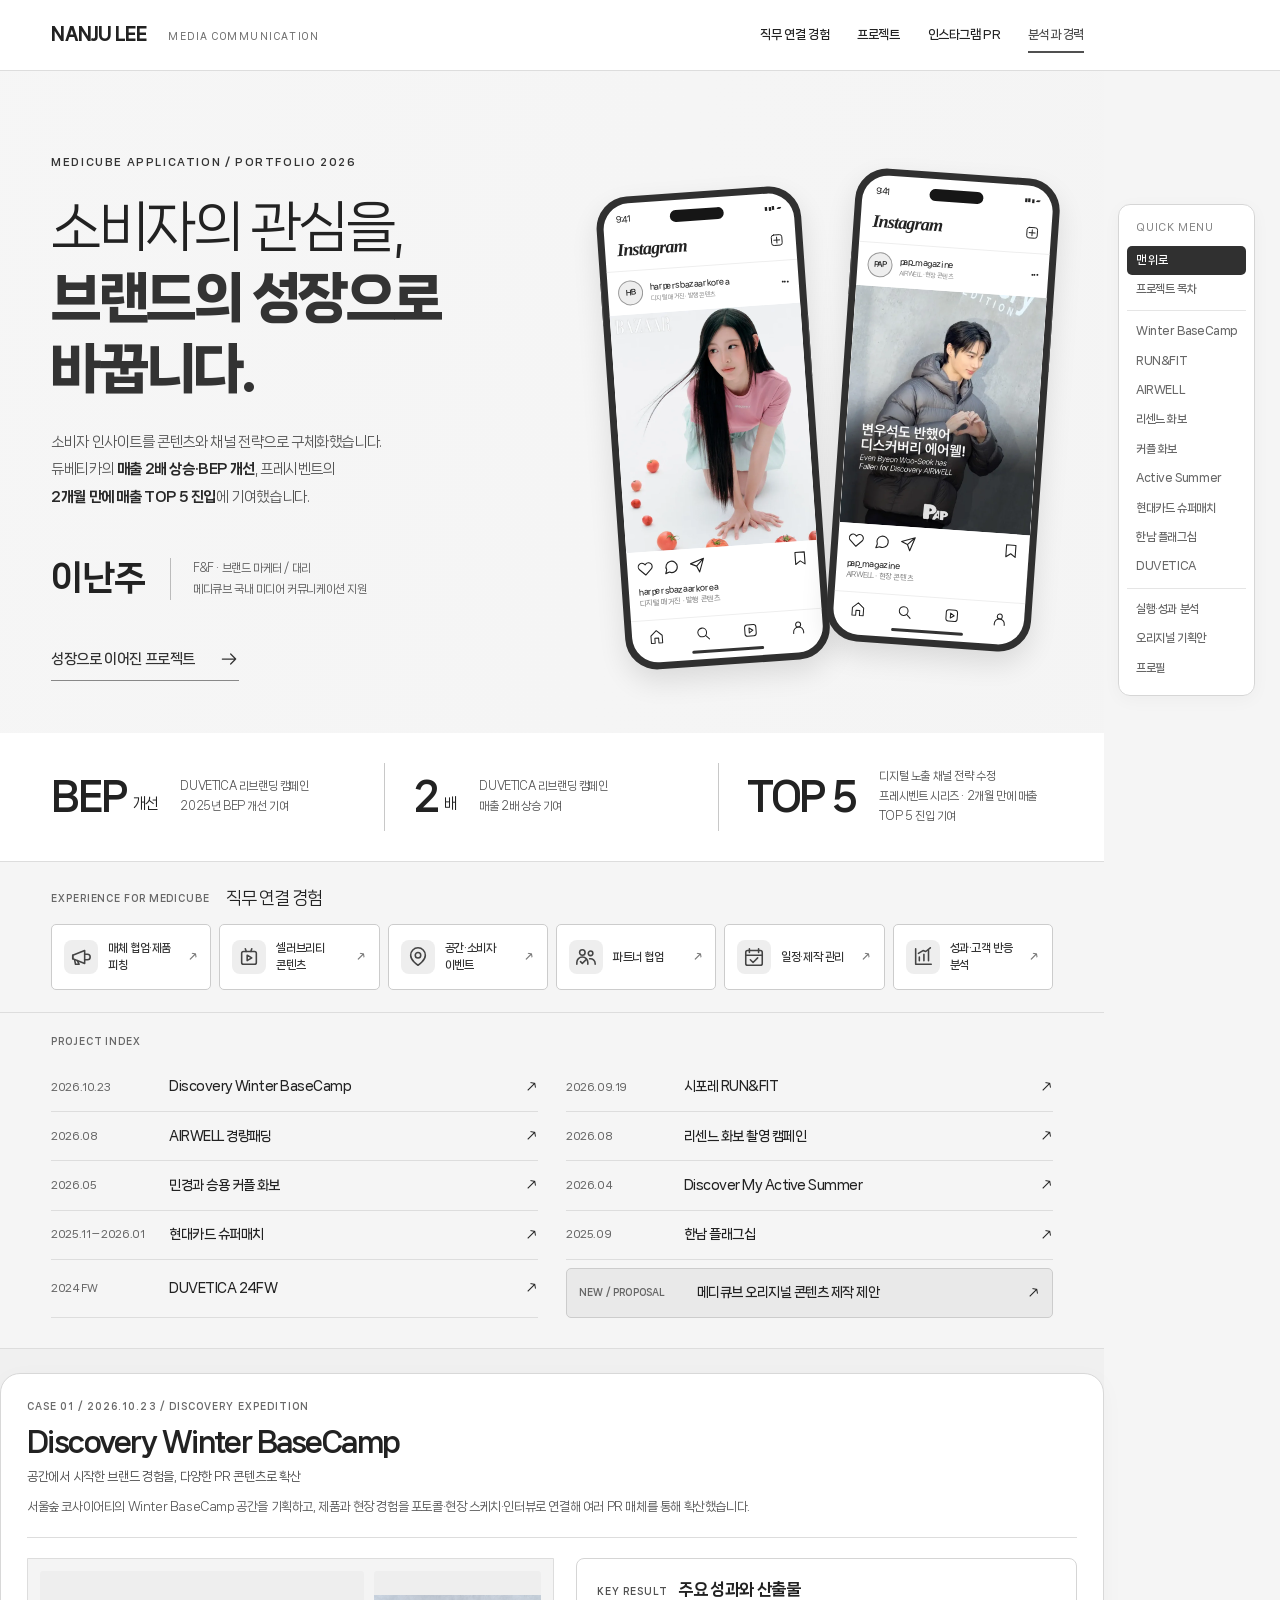
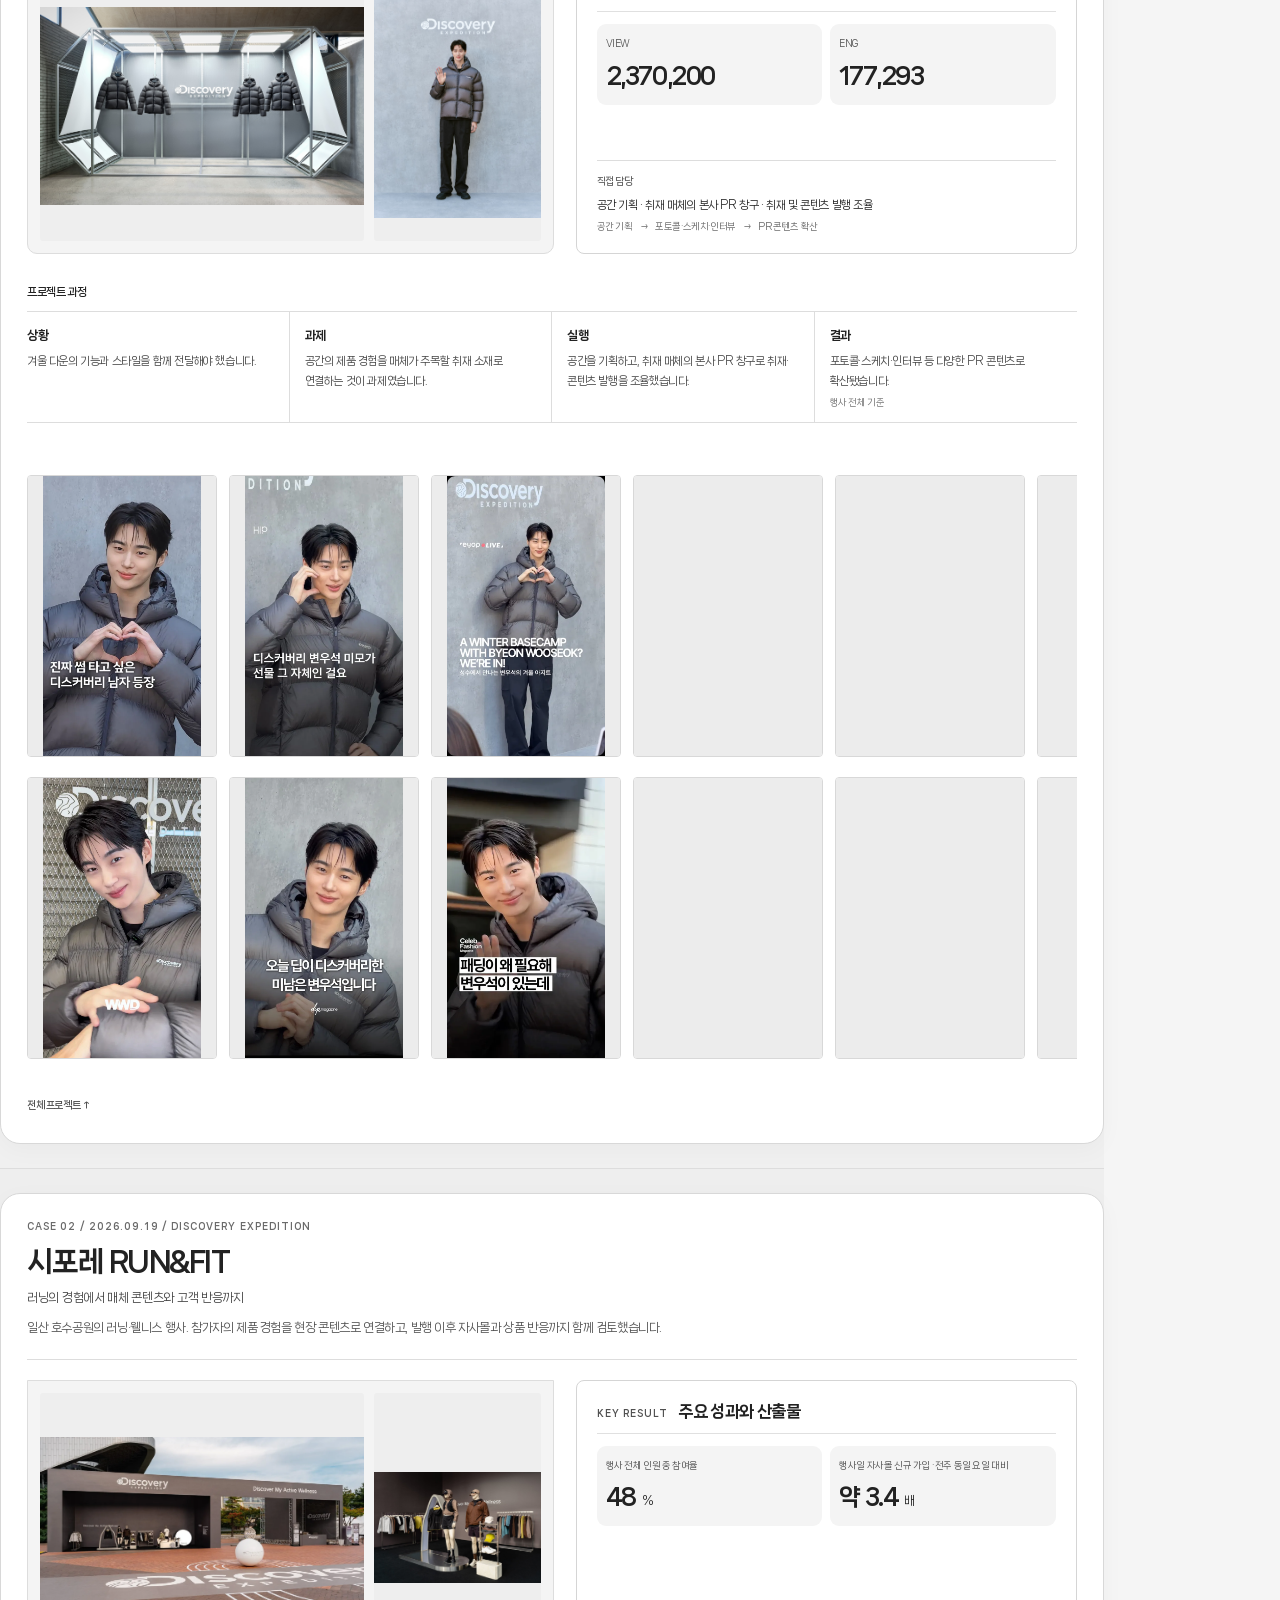
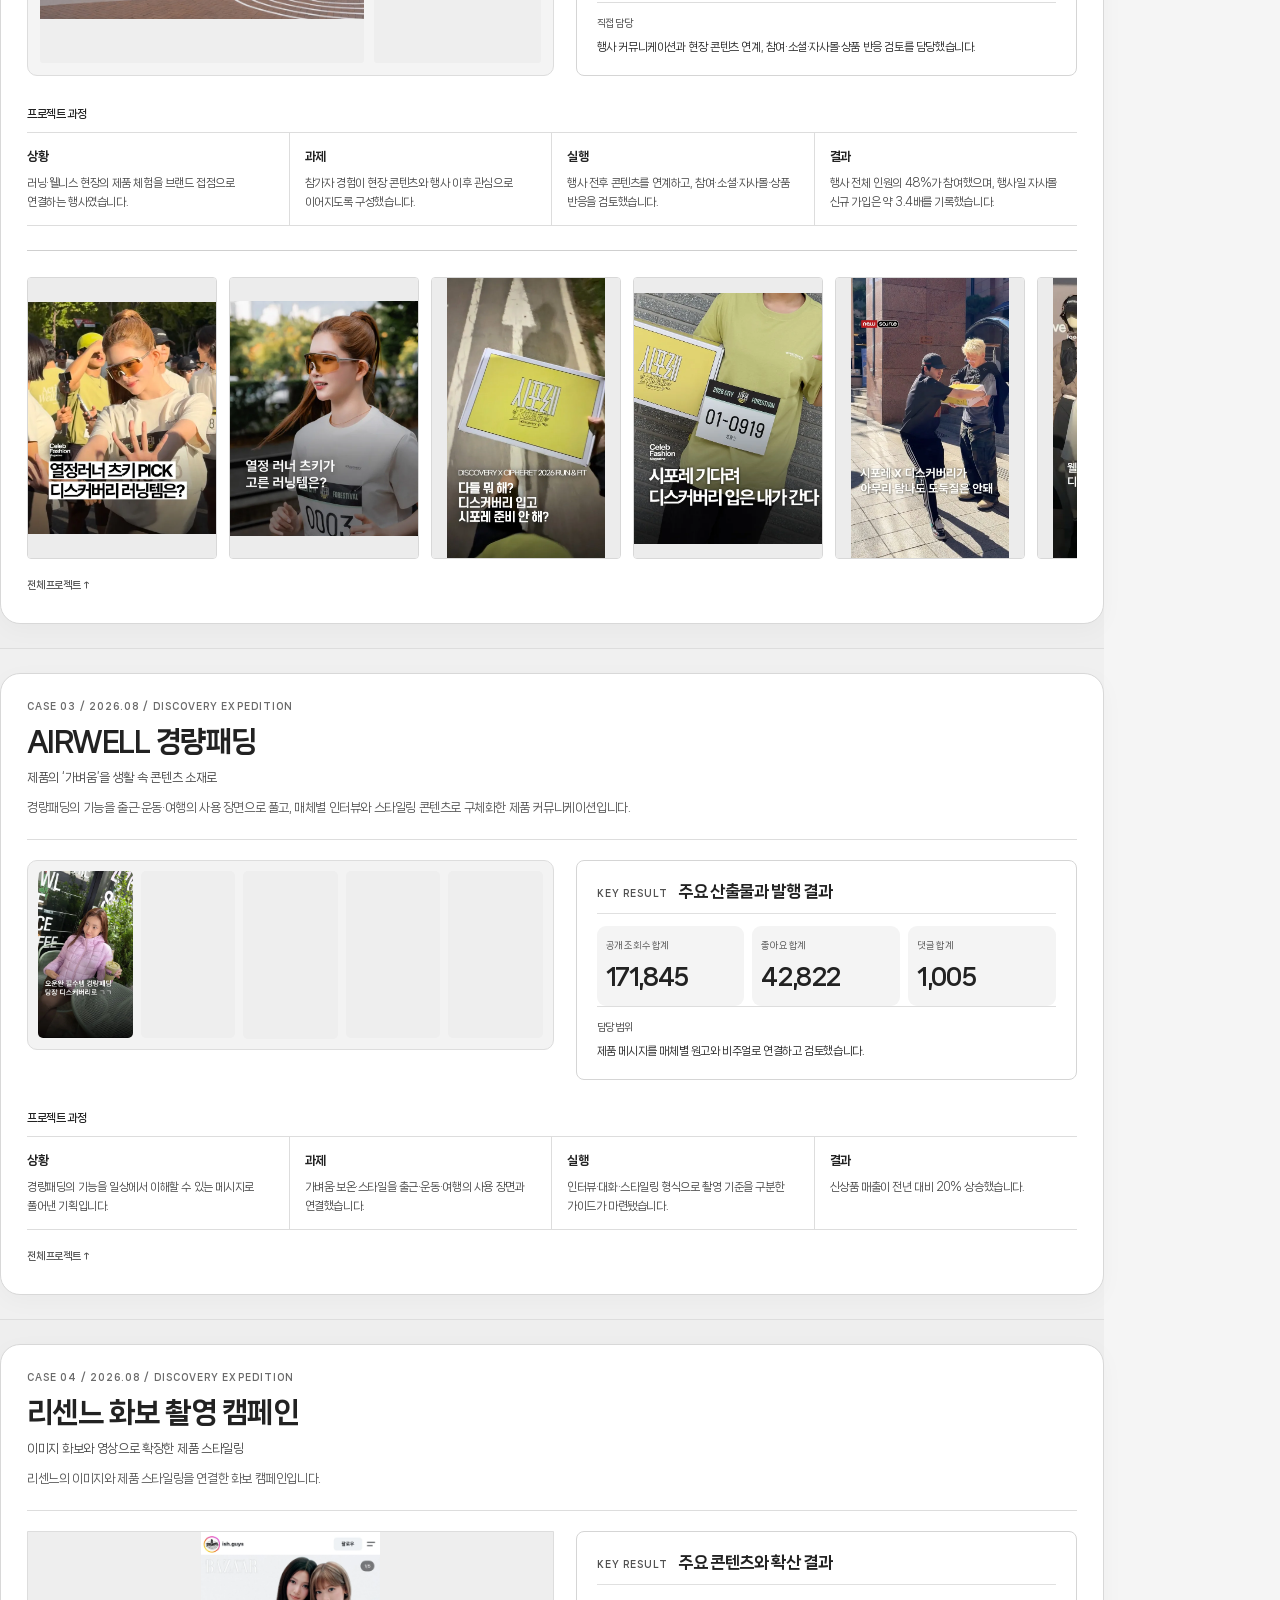
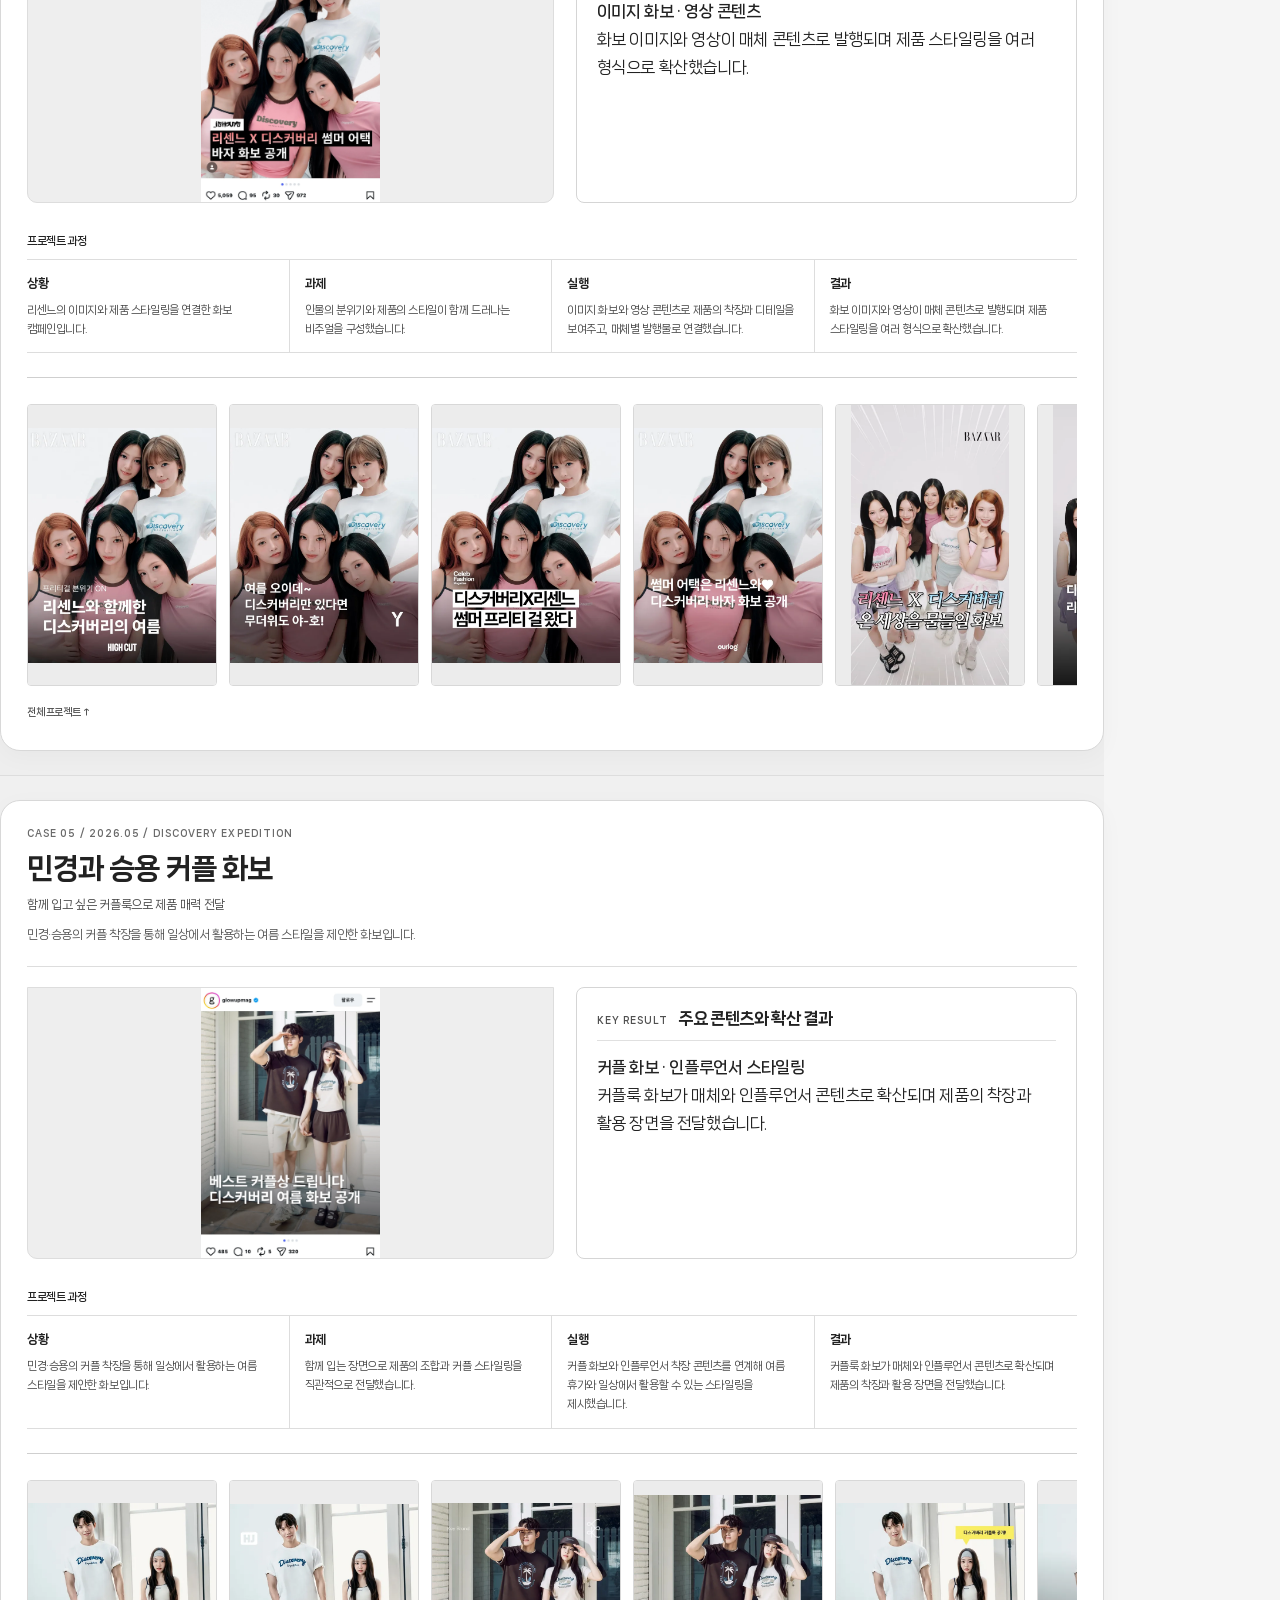
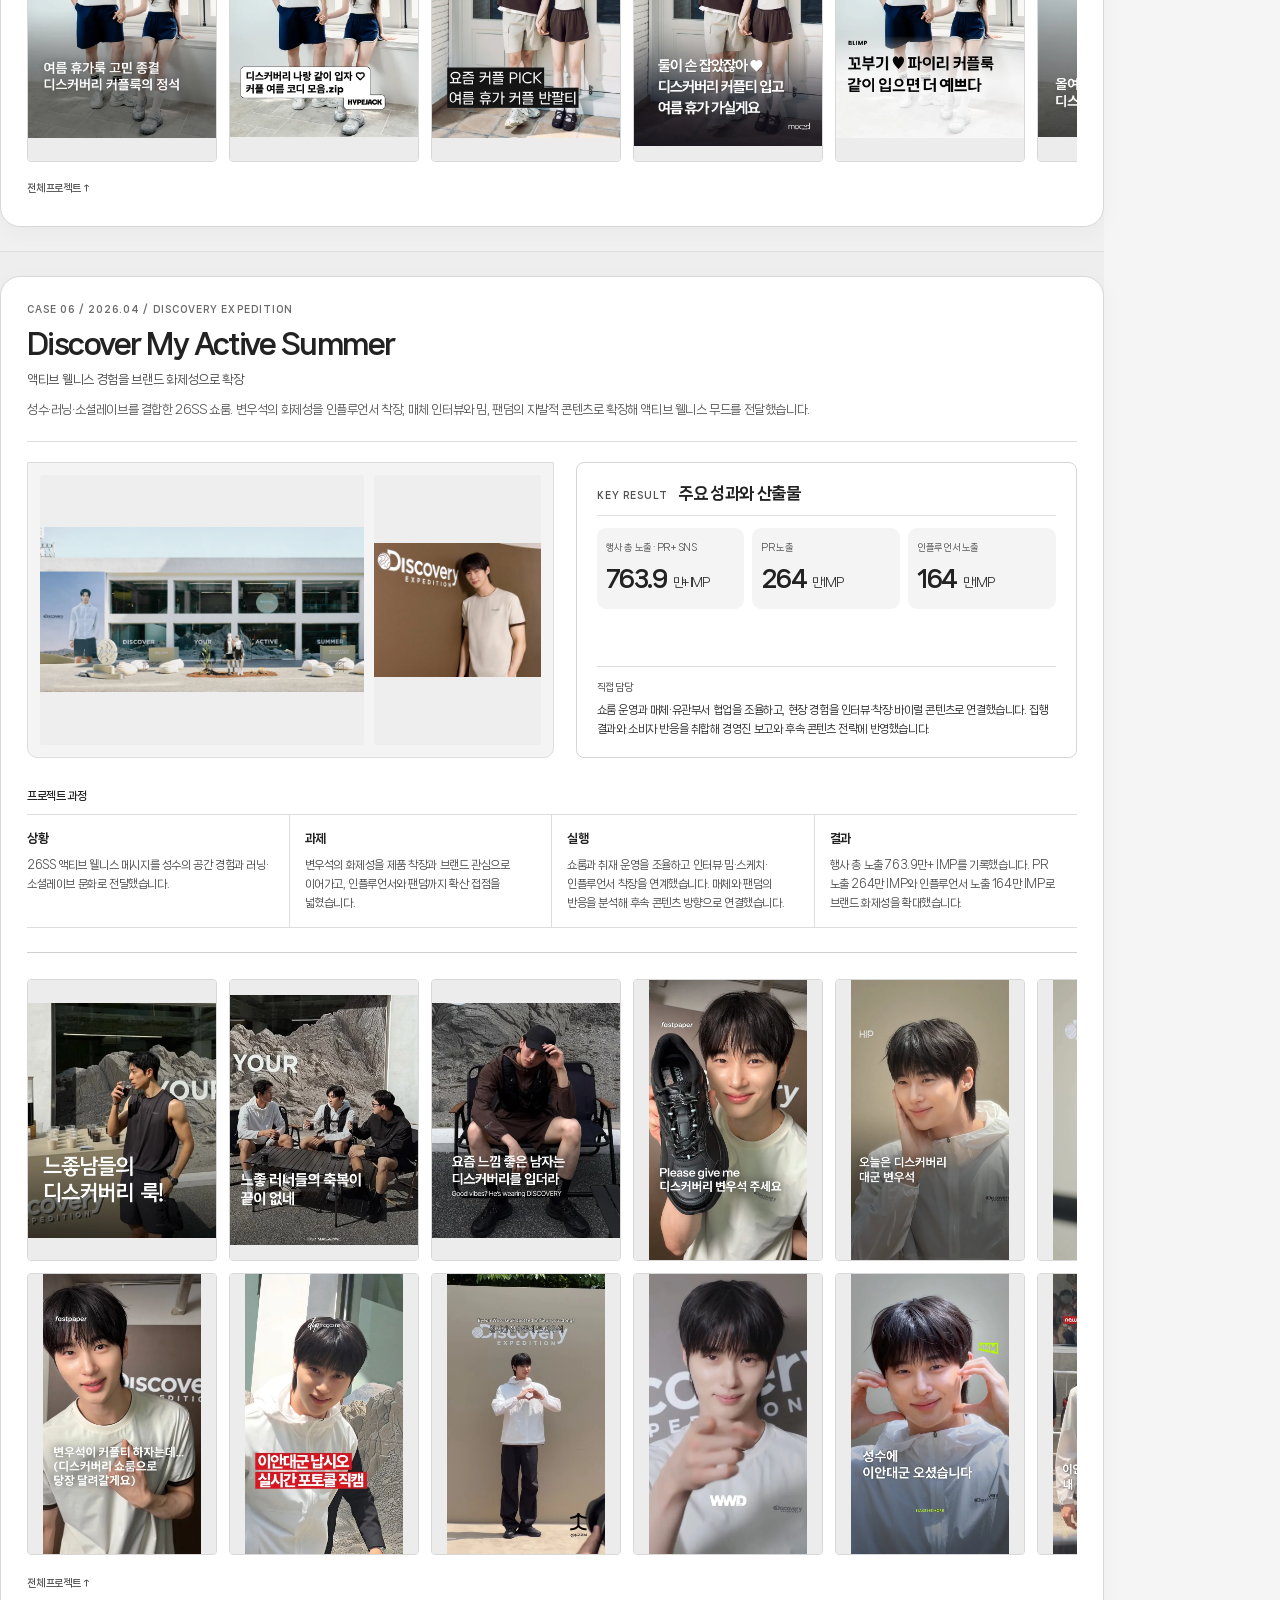
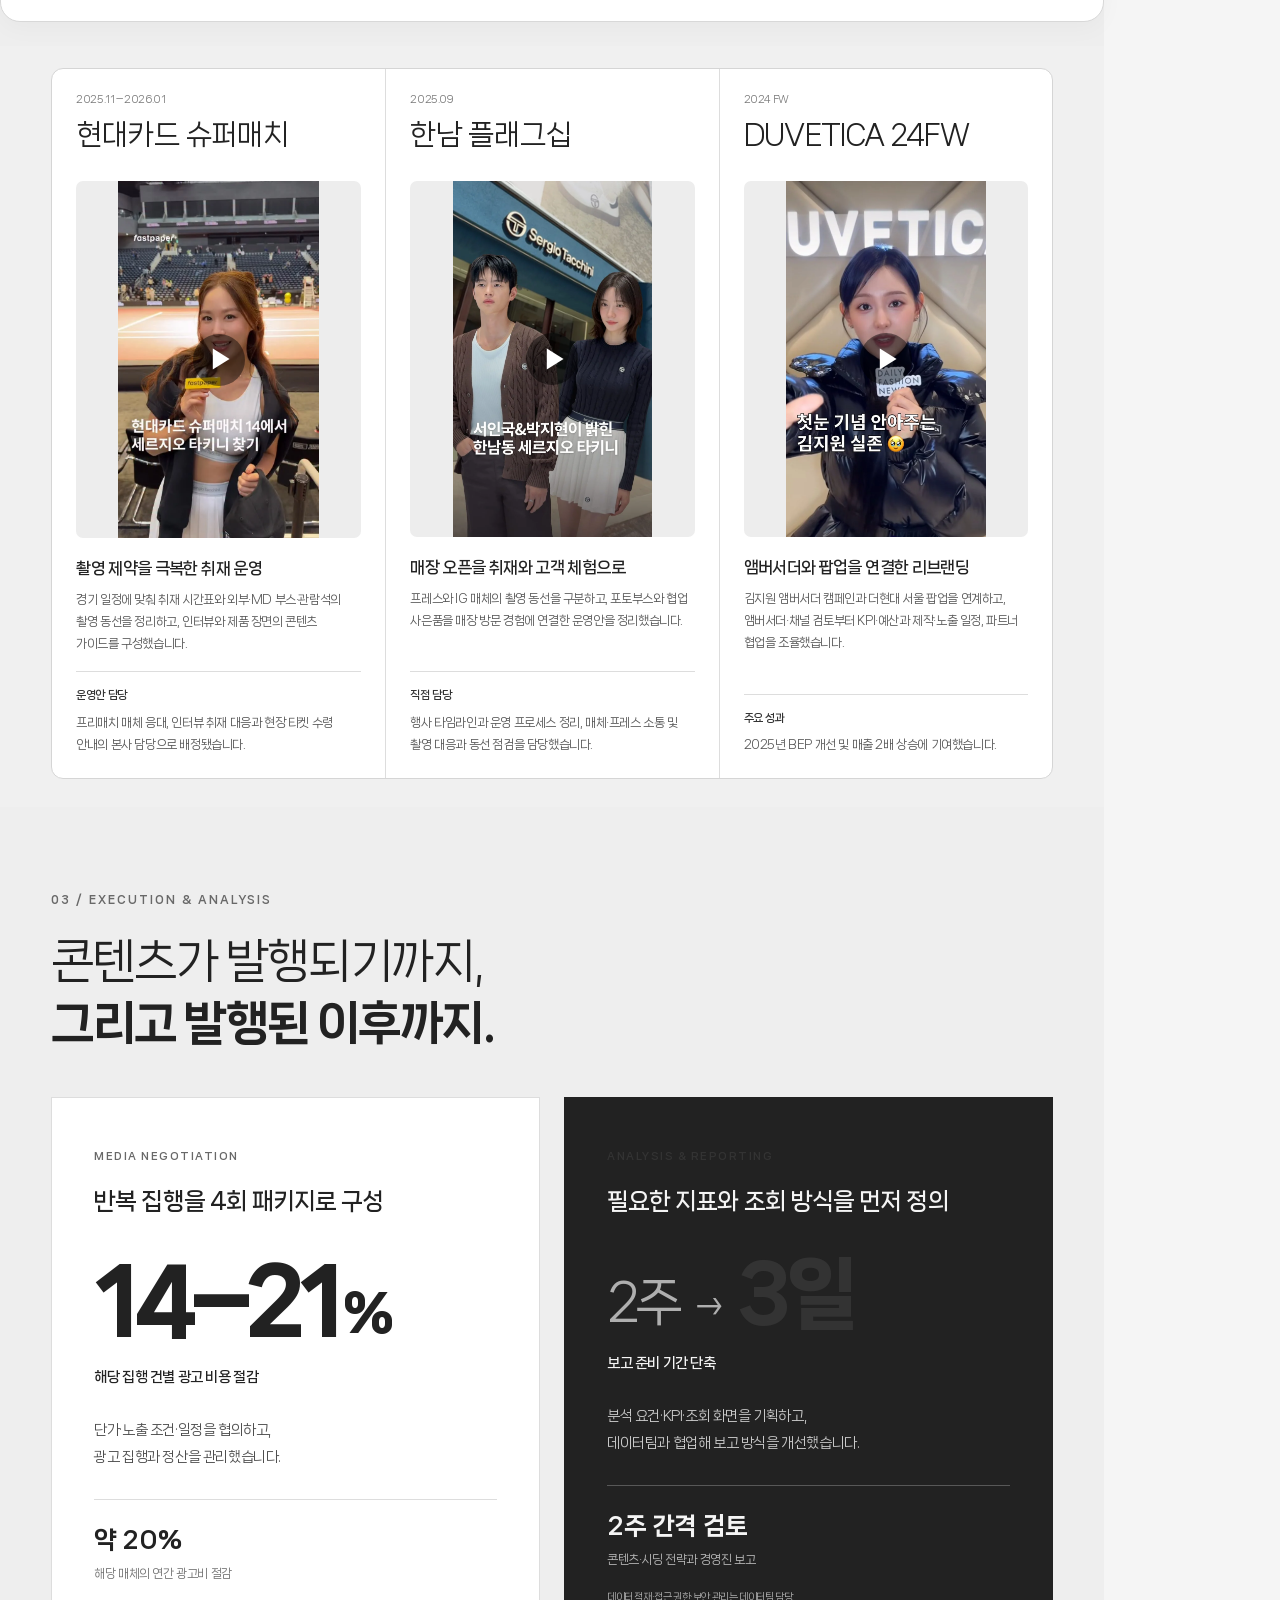
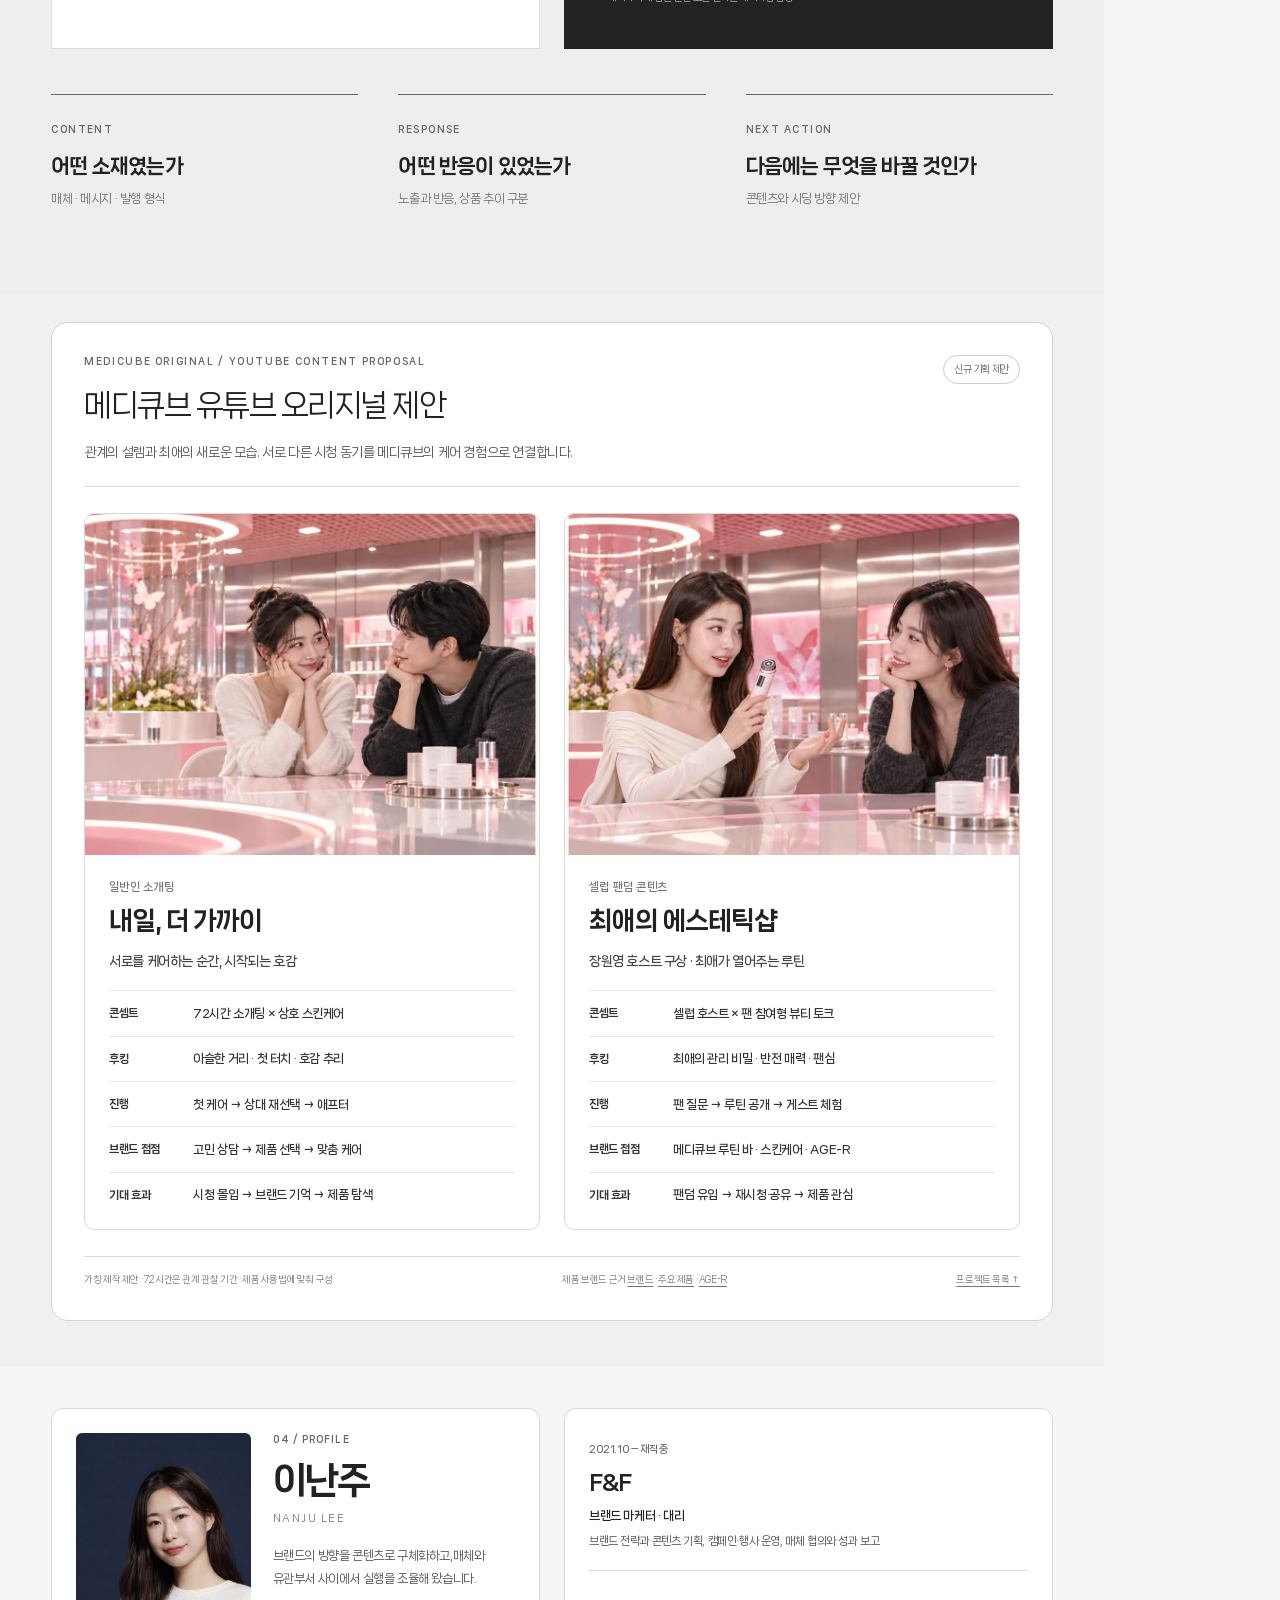
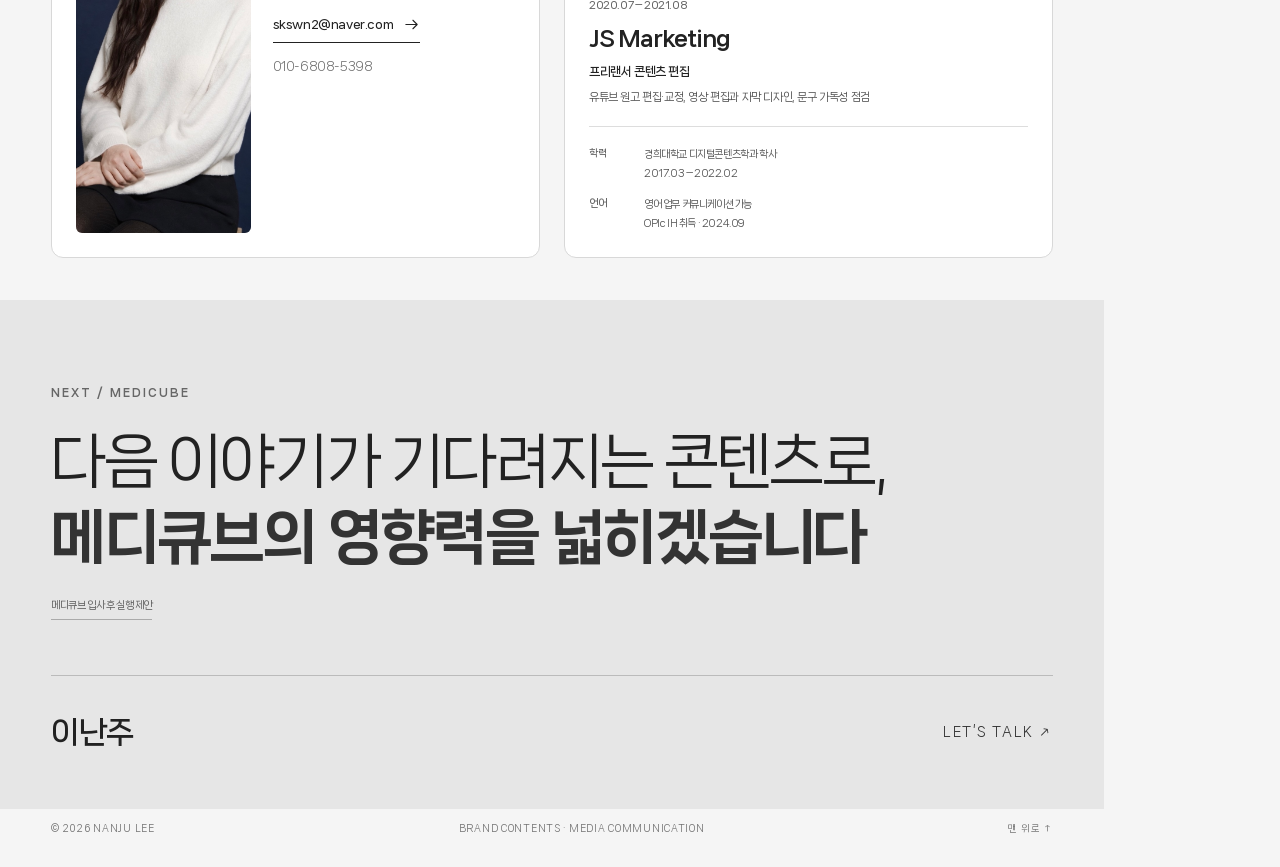
==== commit 78fe9403: "Add AIRWELL new product sales growth of 20 percent YoY" ====
--- a/index.html
+++ b/index.html
@@ -144,7 +144,7 @@
 <dl class="result-grid" style="grid-template-columns:repeat(3,minmax(0,1fr))"><div><dt>공개 조회수 합계</dt><dd>171,845</dd></div><div><dt>좋아요 합계</dt><dd>42,822</dd></div><div><dt>댓글 합계</dt><dd>1,005</dd></div></dl>
 
 <div class="winter-execution"><span>담당 범위</span><p>제품 메시지를 매체별 원고와 비주얼로 연결하고 검토했습니다.</p></div></div>
-</div><div class="winter-detail always-open"><h3 class="expanded-section-title">프로젝트 과정</h3><div class="winter-star" id="airwell-experience"><article class="winter-star-row"><h4>상황</h4><p>경량패딩의 기능을 일상에서 이해할 수 있는 메시지로 풀어낸 기획입니다.</p></article><article class="winter-star-row"><h4>과제</h4><p>가벼움·보온·스타일을 출근·운동·여행의 사용 장면과 연결했습니다.</p></article><article class="winter-star-row"><h4>실행</h4><p>인터뷰·대화·스타일링 형식으로 촬영 기준을 구분한 가이드가 마련됐습니다.</p></article><article class="winter-star-row" id="airwell-summary"><h4>결과</h4><p>발행 릴스의 공개 조회수 171,845회, 좋아요 42,822, 댓글 1,005를 확인했습니다.</p></article></div></div><a class="back-index" href="#projects">전체 프로젝트 ↑</a>
+</div><div class="winter-detail always-open"><h3 class="expanded-section-title">프로젝트 과정</h3><div class="winter-star" id="airwell-experience"><article class="winter-star-row"><h4>상황</h4><p>경량패딩의 기능을 일상에서 이해할 수 있는 메시지로 풀어낸 기획입니다.</p></article><article class="winter-star-row"><h4>과제</h4><p>가벼움·보온·스타일을 출근·운동·여행의 사용 장면과 연결했습니다.</p></article><article class="winter-star-row"><h4>실행</h4><p>인터뷰·대화·스타일링 형식으로 촬영 기준을 구분한 가이드가 마련됐습니다.</p></article><article class="winter-star-row" id="airwell-summary"><h4>결과</h4><p>신상품 매출이 전년 대비 20% 상승했습니다.</p></article></div></div><a class="back-index" href="#projects">전체 프로젝트 ↑</a>
 </div></section><section id="rescene" class="case study-case case-tint winter-compact compact-case"><div class="wrap project-card">
 <header class="study-header report-hero"><div>
 <p class="eyebrow">CASE 04 / 2026.08 / DISCOVERY EXPEDITION</p>
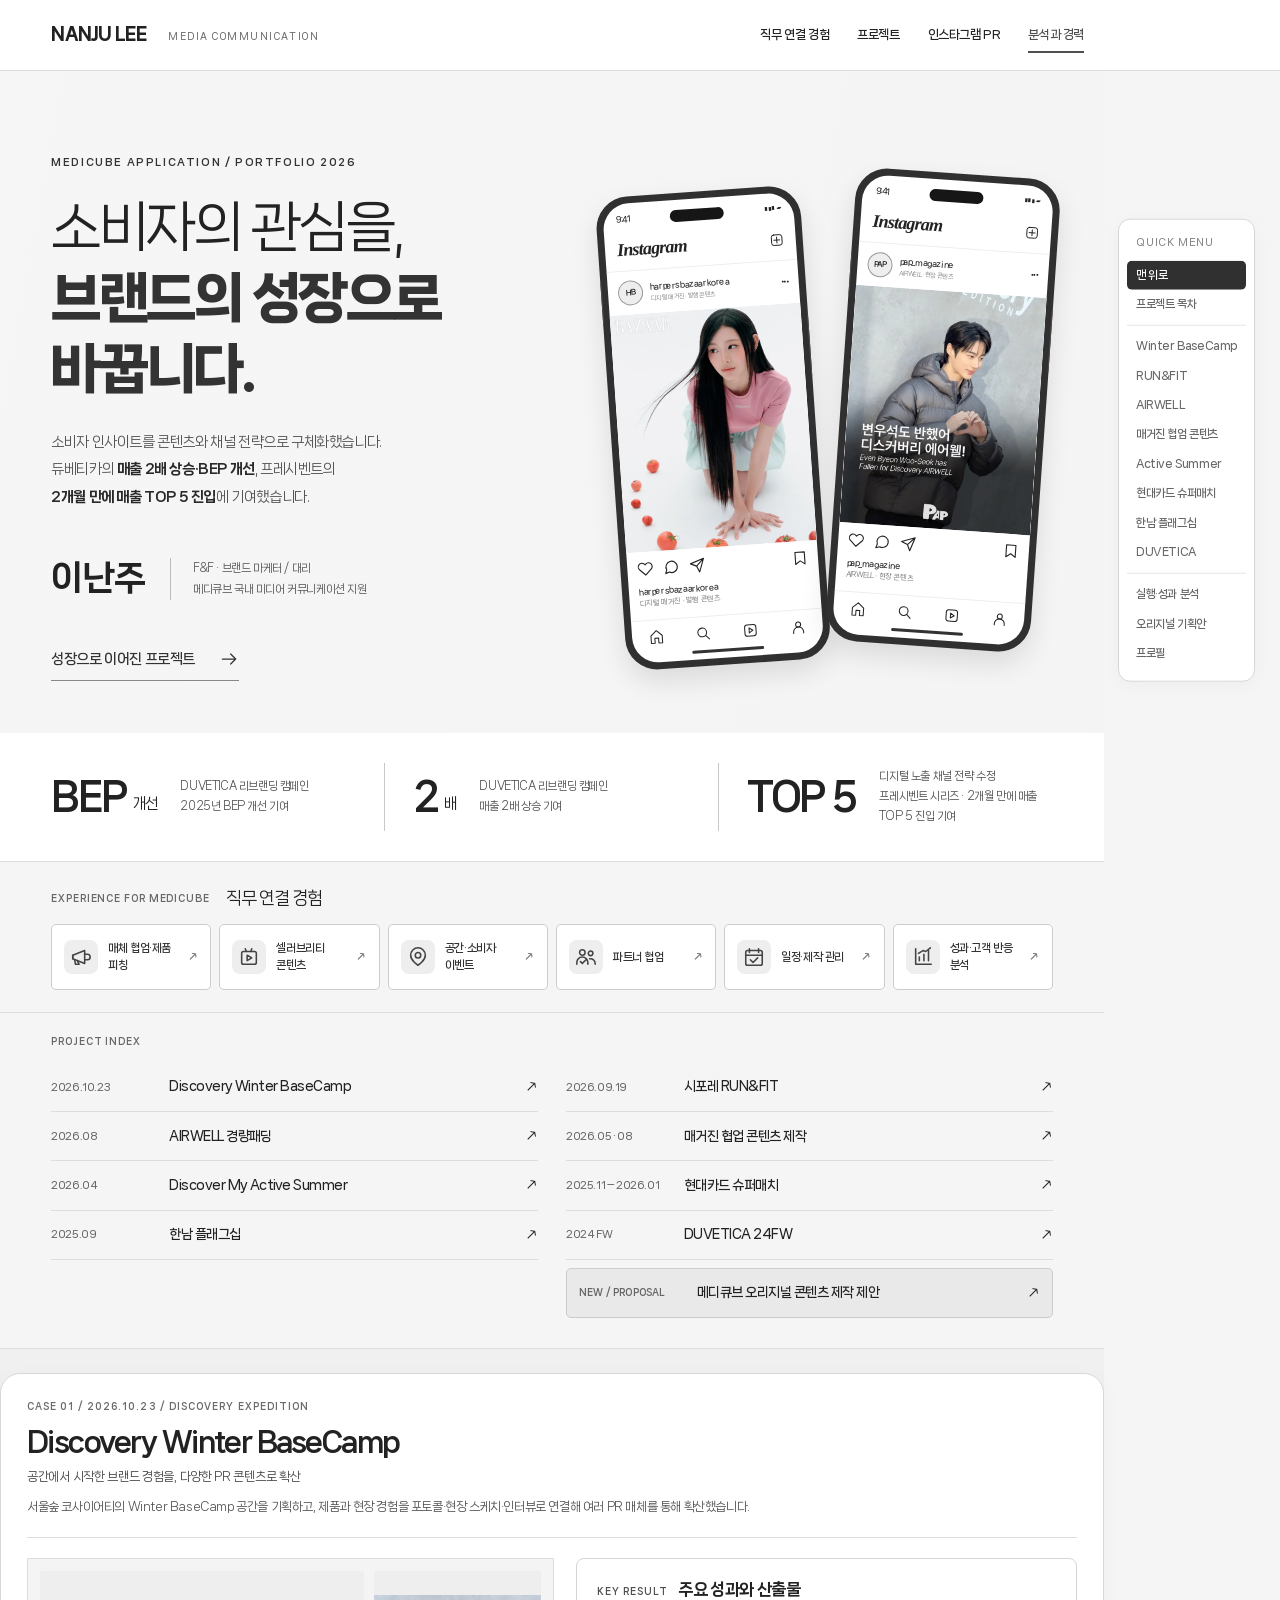
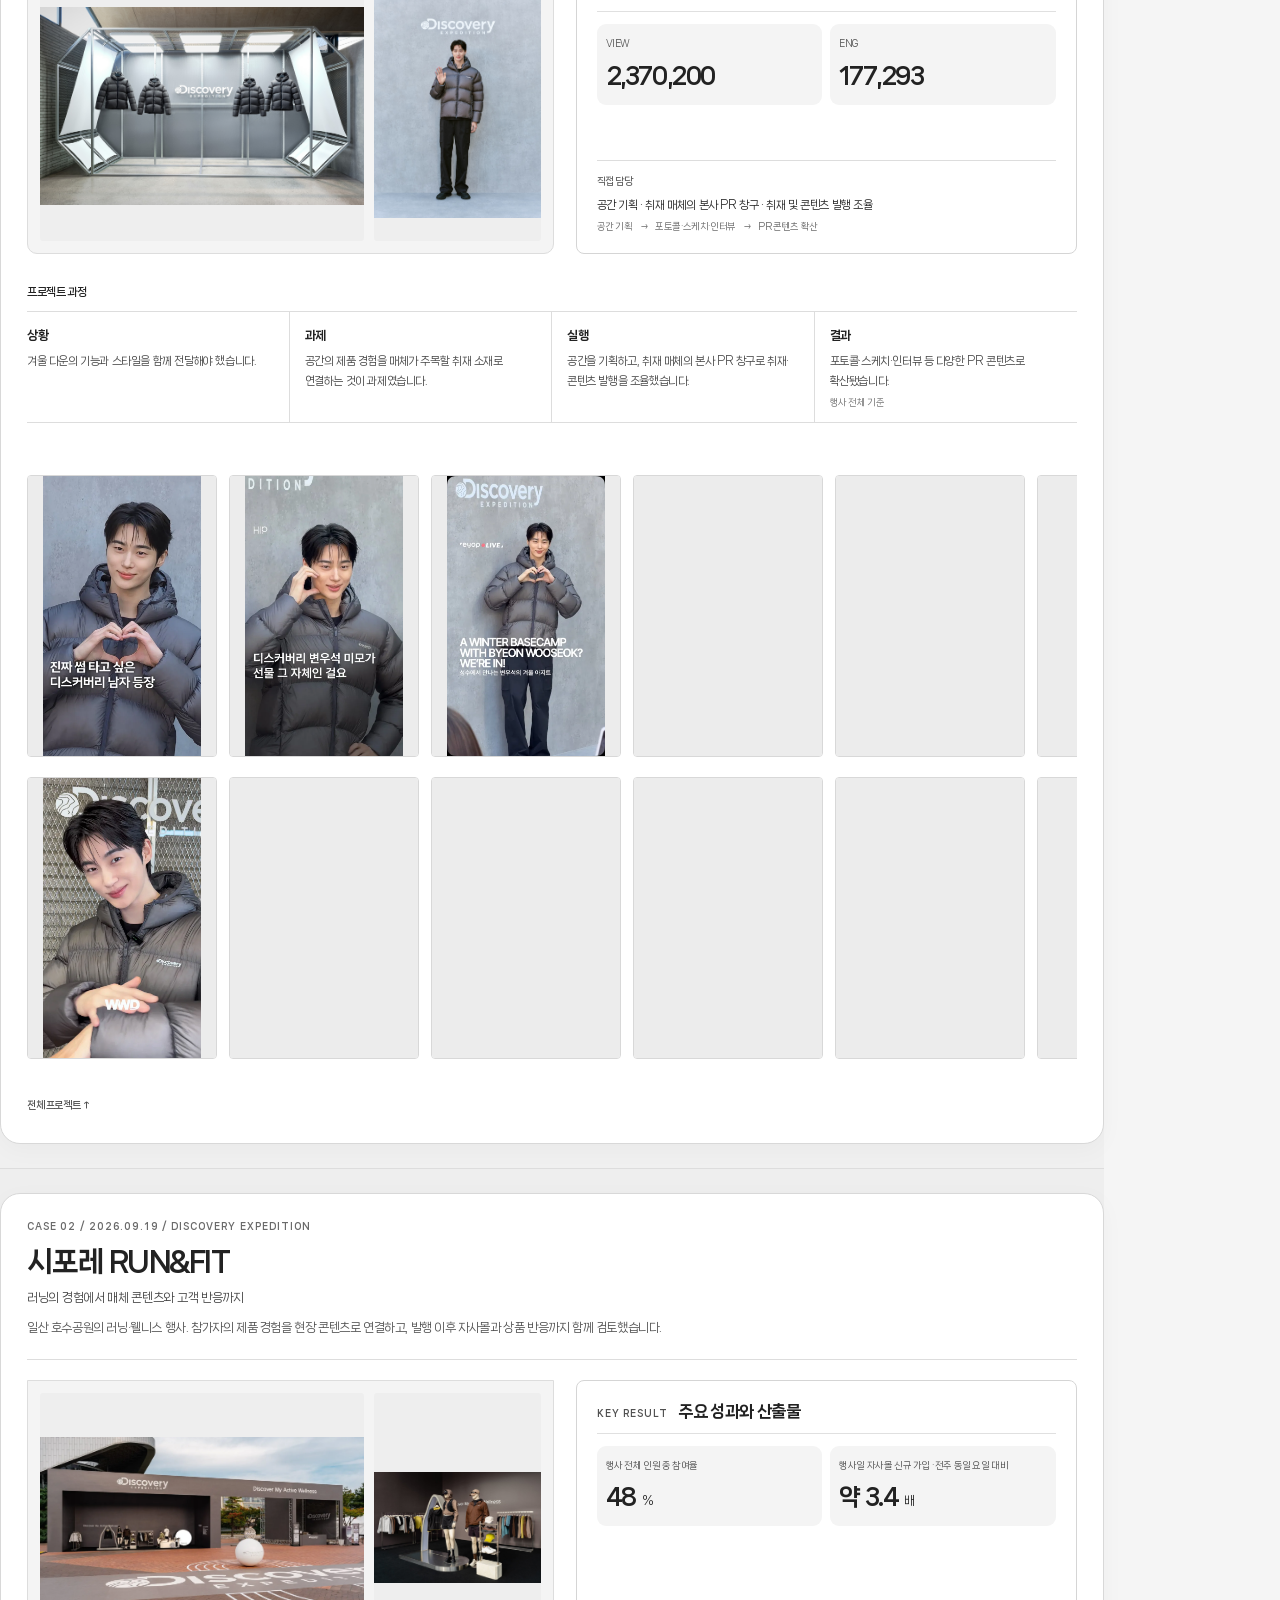
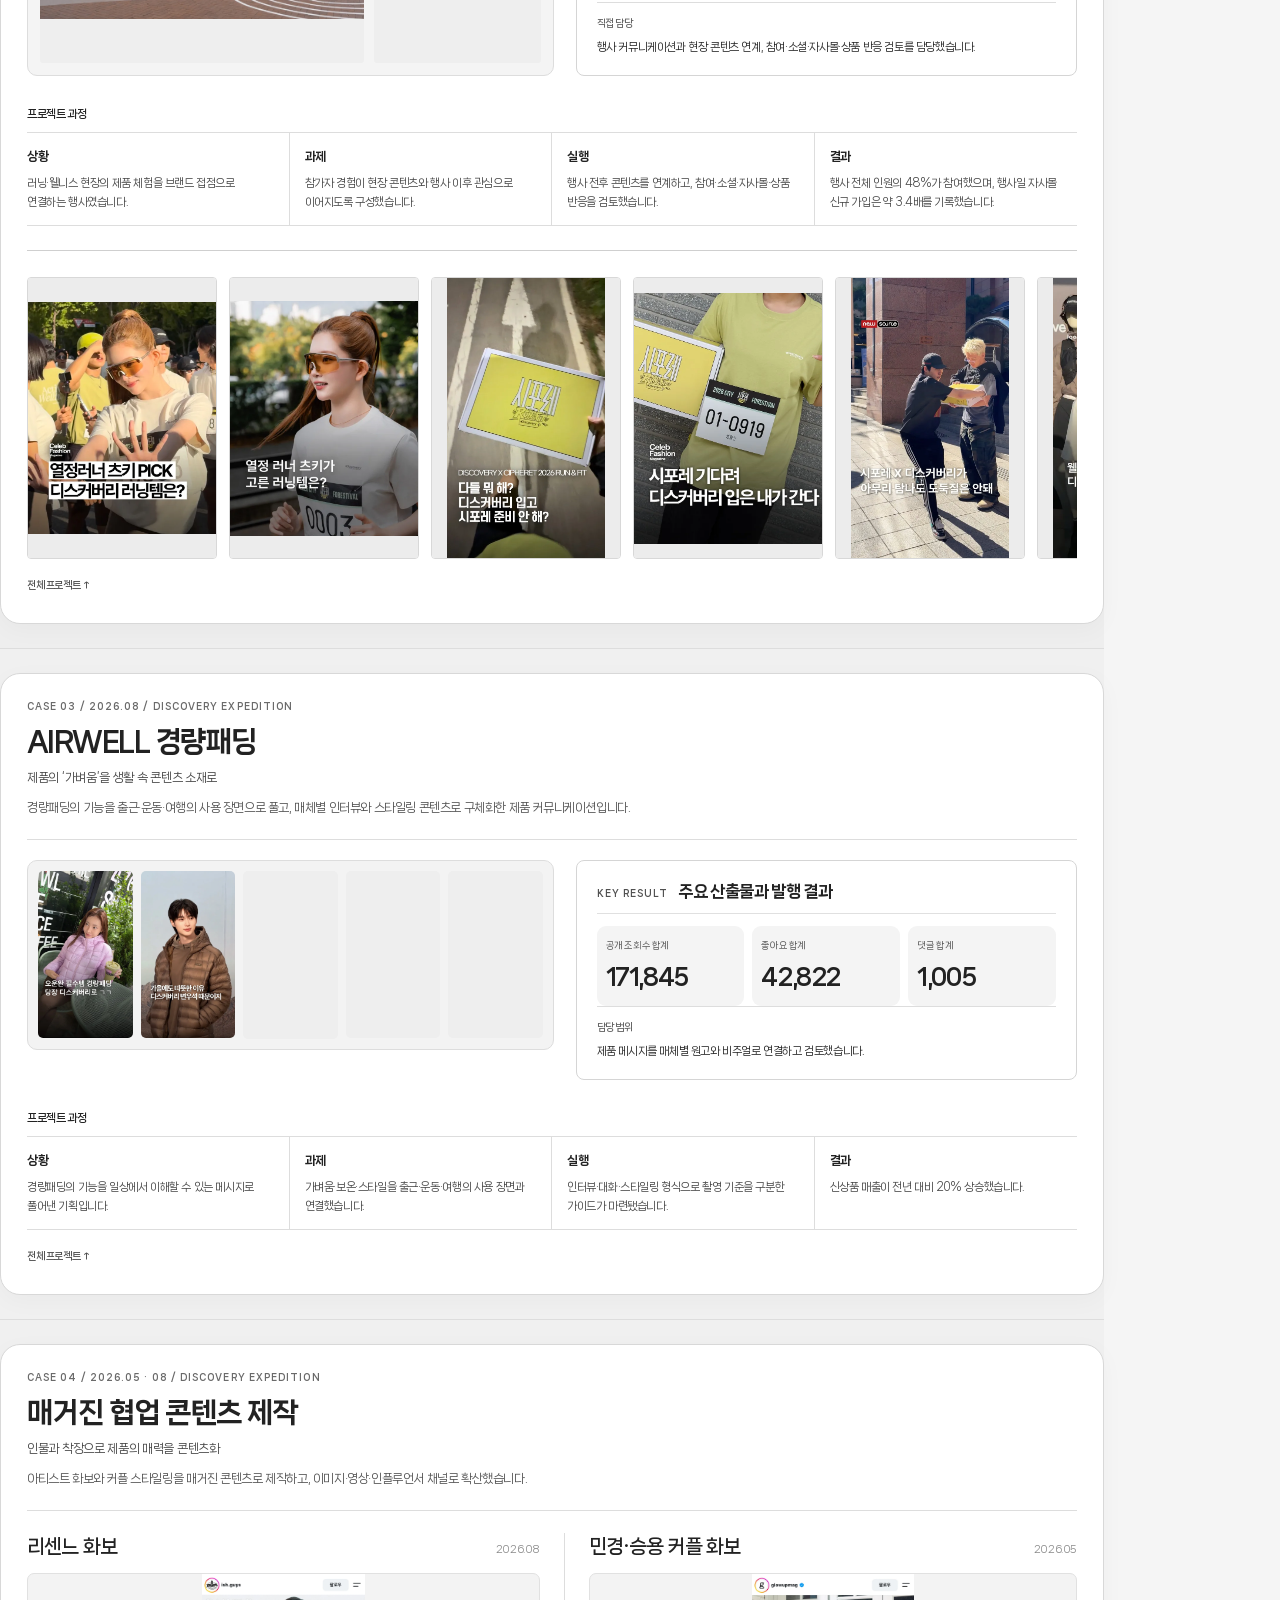
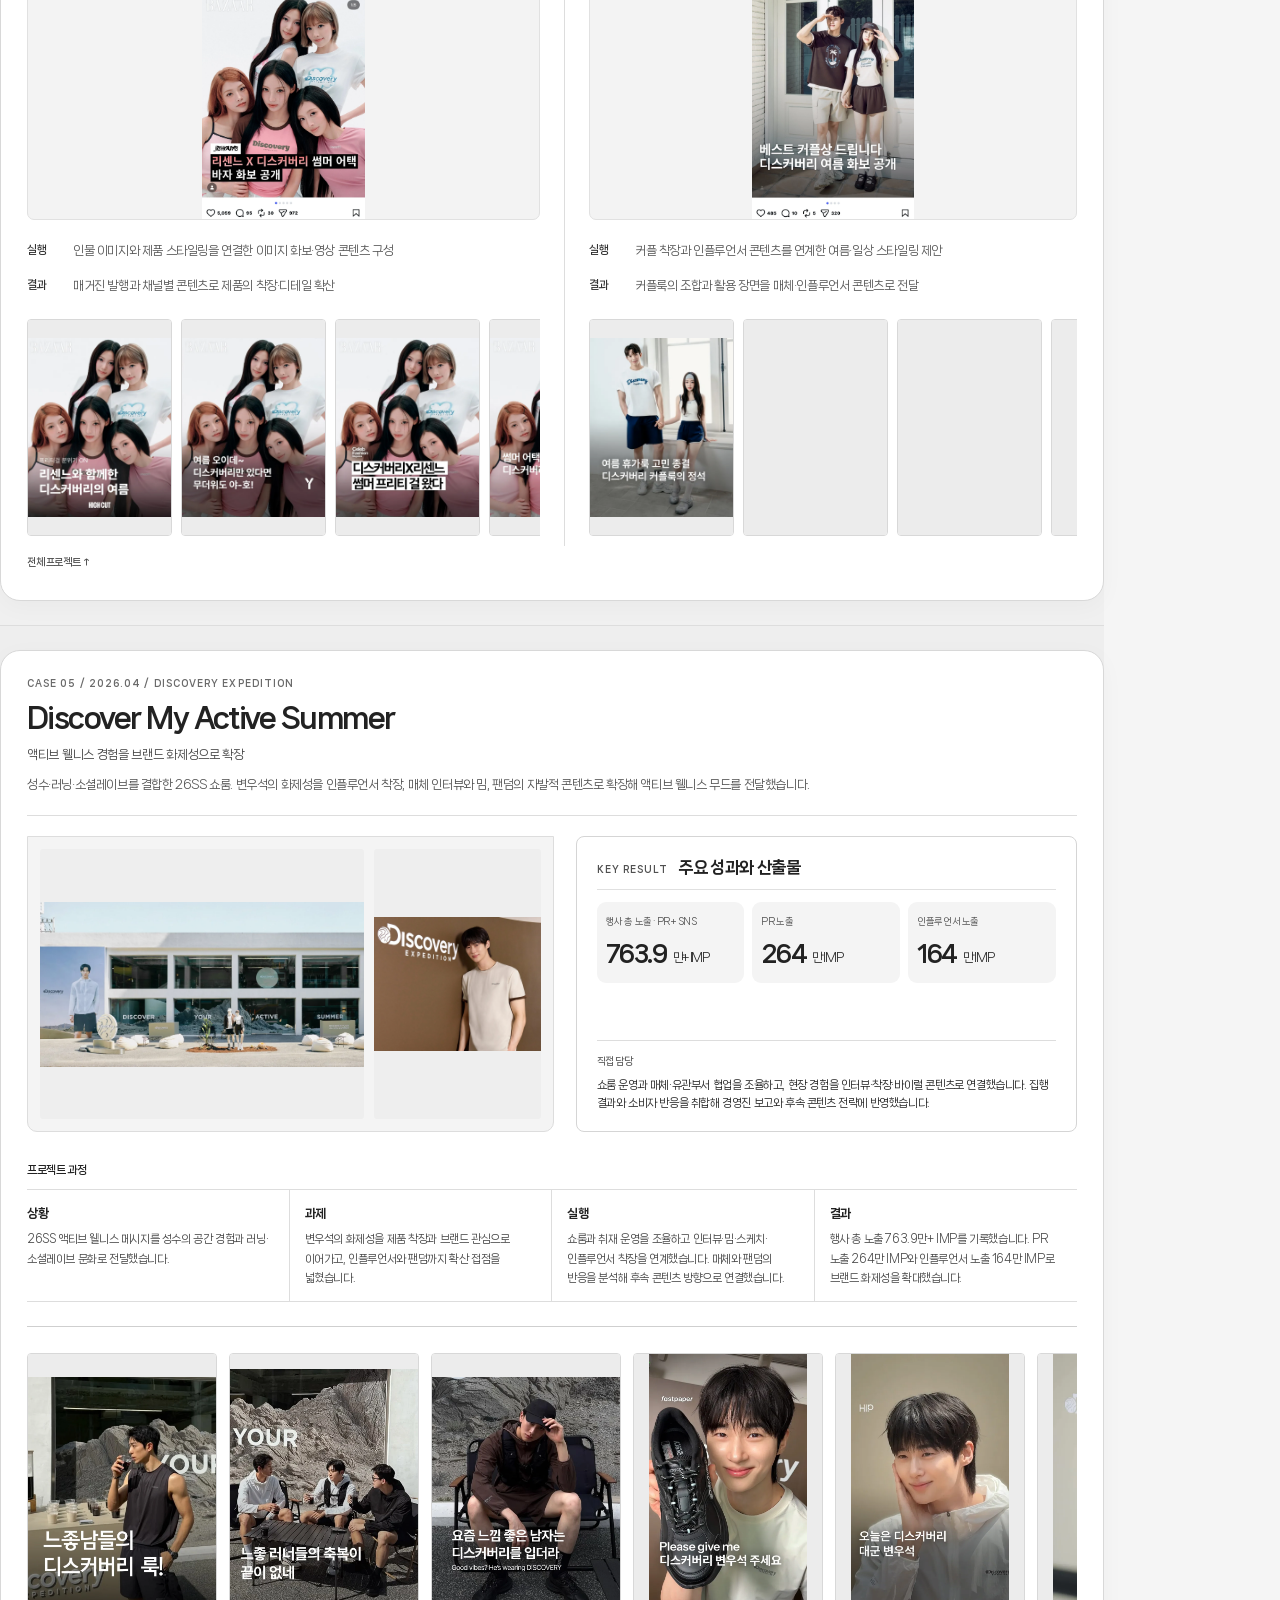
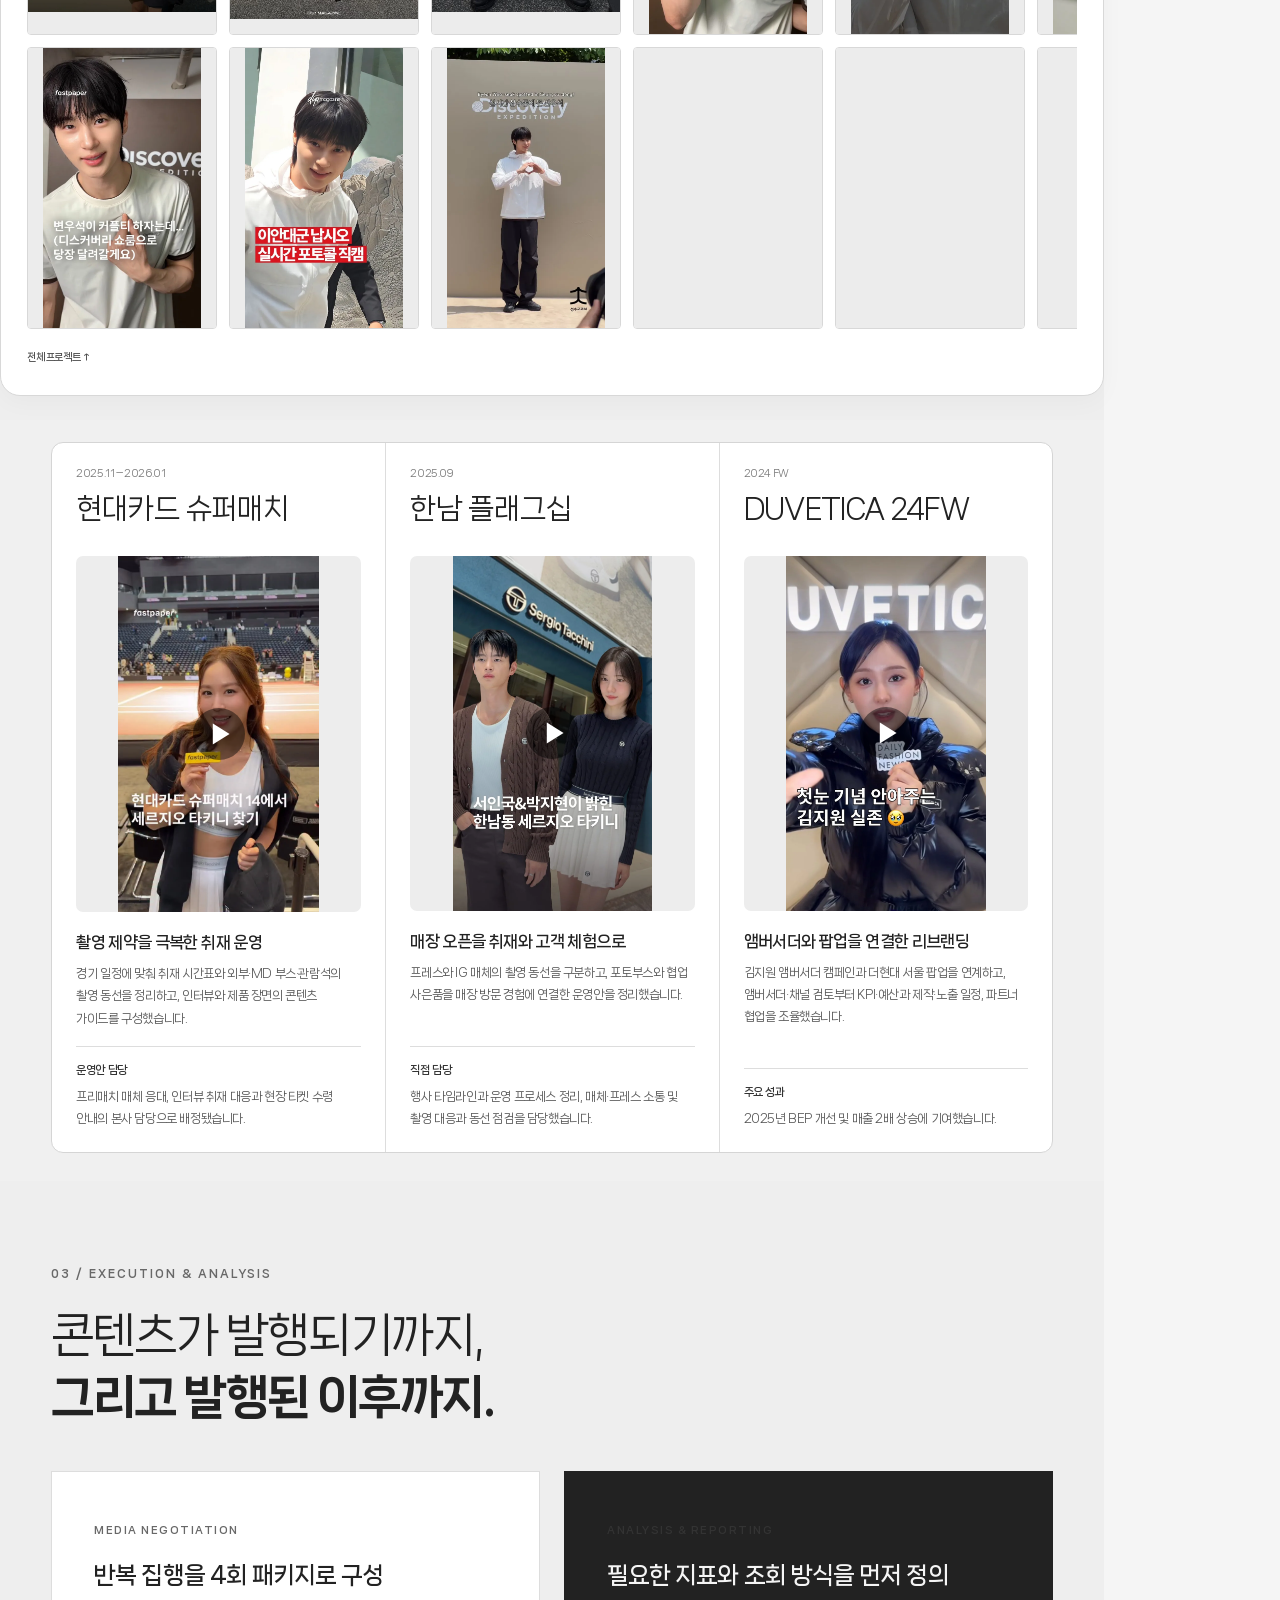
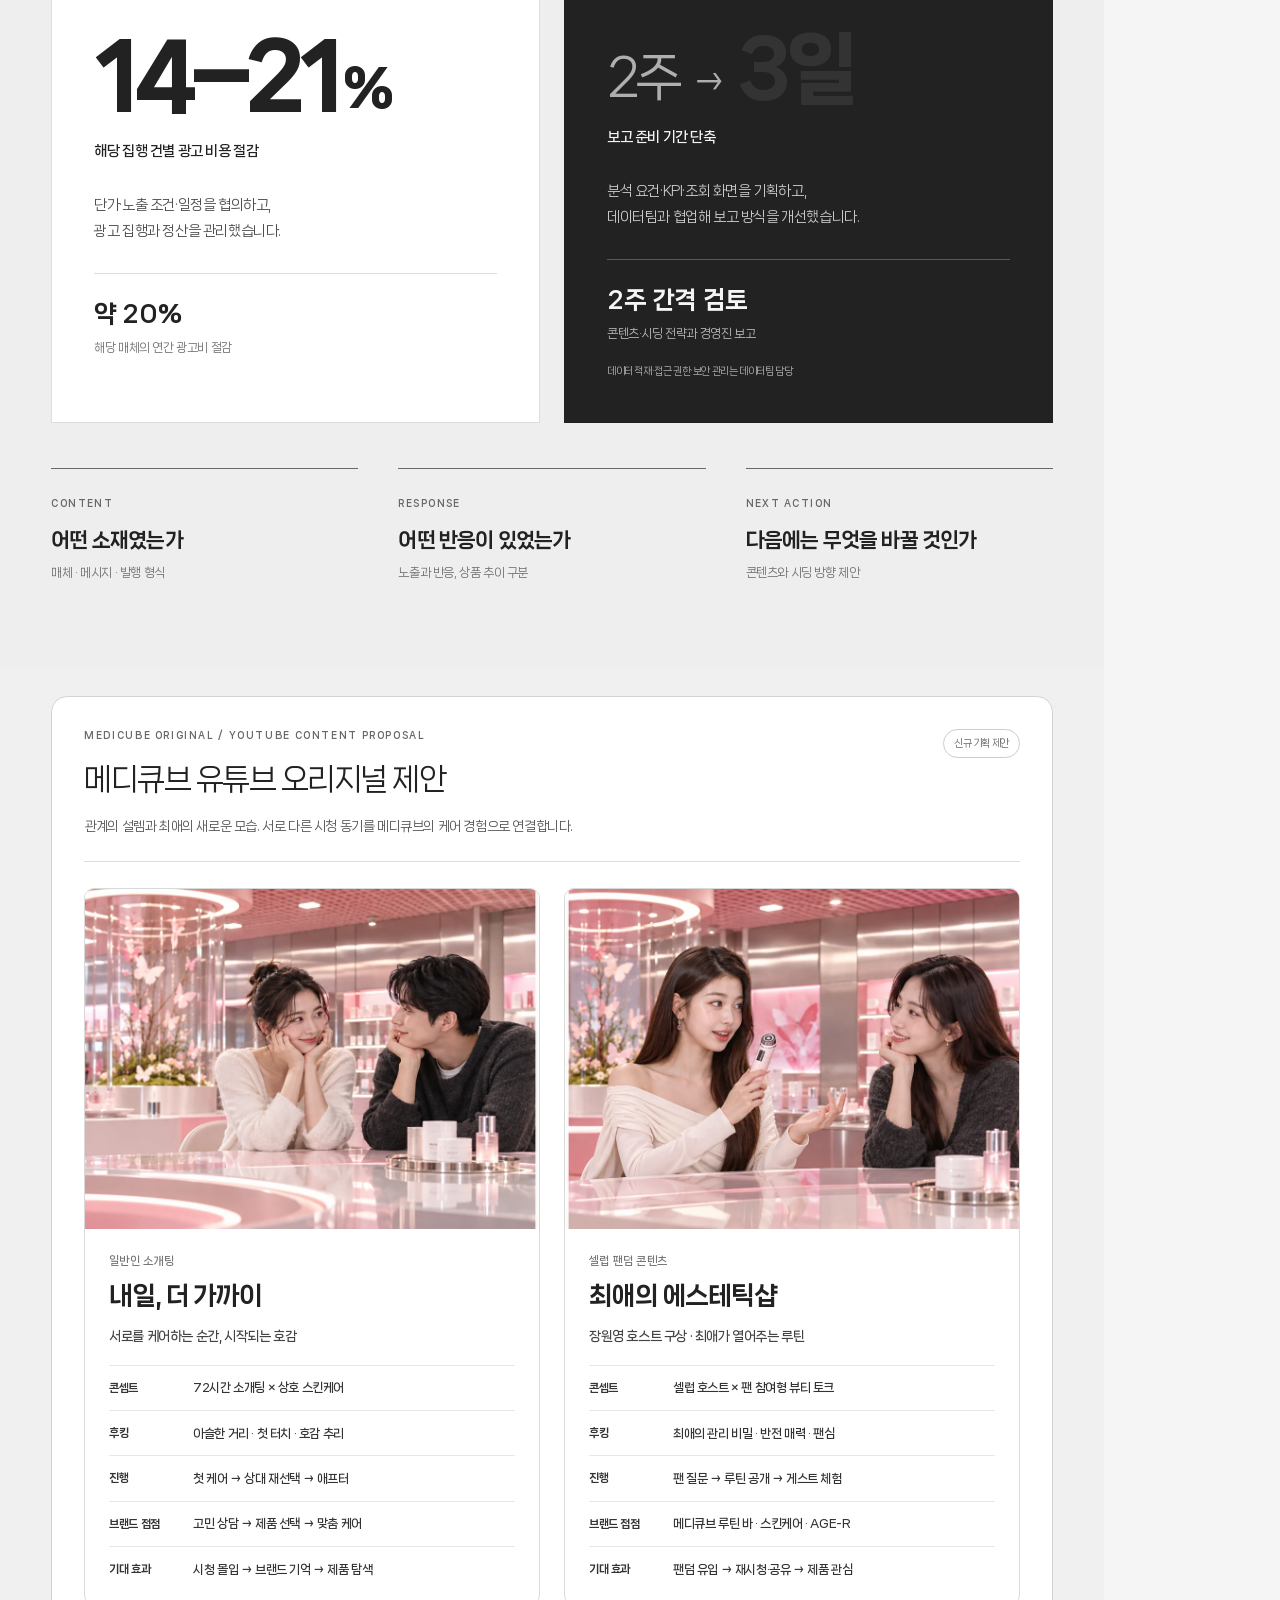
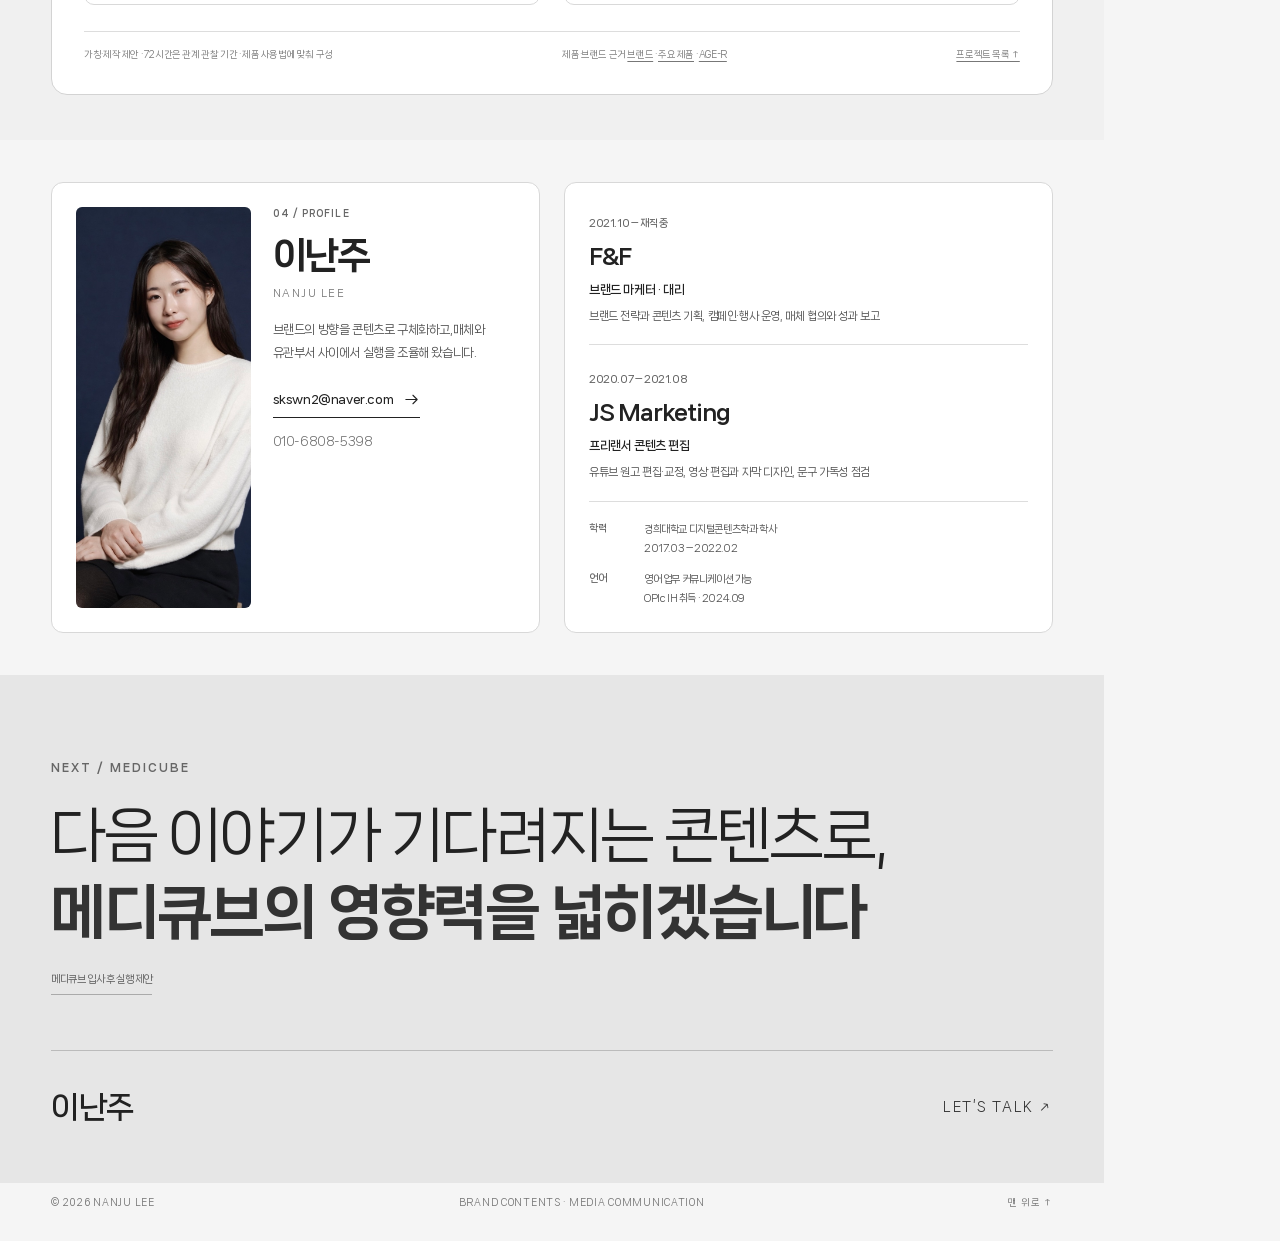
==== commit e3fd4651: "Combine Rescene and couple editorials into one magazine collaboration project" ====
--- a/index.html
+++ b/index.html
@@ -16,7 +16,7 @@
 <link rel="preload" href="fonts/NanumSquareNeoTTF-bRg.woff2" as="font" type="font/woff2" crossorigin>
 
 
-<link rel="stylesheet" href="portfolio.css?v=quick-nav-20261030"></head>
+<link rel="stylesheet" href="portfolio.css?v=magazine-20261030"></head>
 <body>
 <a class="skip" href="#main">본문으로 이동</a><div class="reading-progress" aria-hidden="true"></div>
 <header class="topbar"><a class="wordmark" href="#top">NANJU LEE<span>MEDIA COMMUNICATION</span></a><nav aria-label="포트폴리오 목차"><a href="#jd-fit">직무 연결 경험</a><a href="#projects">프로젝트</a><a href="#airwell">인스타그램 PR</a><a href="#operations">분석과 경력</a></nav></header><main id="main"><section class="hero" id="top"><div class="hero-background" aria-hidden="true"></div>
@@ -55,13 +55,7 @@
 <span class="index-arrow" aria-hidden="true">↗</span></a><a class="index-row" href="#airwell"><time>2026.08</time><div>
 <h3>AIRWELL 경량패딩</h3>
 </div>
-<span class="index-arrow" aria-hidden="true">↗</span></a><a class="index-row" href="#rescene"><time>2026.08</time><div>
-<h3>리센느 화보 촬영 캠페인</h3>
-</div>
-<span class="index-arrow" aria-hidden="true">↗</span></a><a class="index-row" href="#couple"><time>2026.05</time><div>
-<h3>민경과 승용 커플 화보</h3>
-</div>
-<span class="index-arrow" aria-hidden="true">↗</span></a><a class="index-row" href="#summer"><time>2026.04</time><div>
+<span class="index-arrow" aria-hidden="true">↗</span></a><a class="index-row" href="#magazine"><time>2026.05 · 08</time><div><h3>매거진 협업 콘텐츠 제작</h3></div><span class="index-arrow" aria-hidden="true">↗</span></a><a class="index-row" href="#summer"><time>2026.04</time><div>
 <h3>Discover My Active Summer</h3>
 </div>
 <span class="index-arrow" aria-hidden="true">↗</span></a><a class="index-row" href="#supermatch"><time>2025.11 — 2026.01</time><div>
@@ -145,43 +139,9 @@
 
 <div class="winter-execution"><span>담당 범위</span><p>제품 메시지를 매체별 원고와 비주얼로 연결하고 검토했습니다.</p></div></div>
 </div><div class="winter-detail always-open"><h3 class="expanded-section-title">프로젝트 과정</h3><div class="winter-star" id="airwell-experience"><article class="winter-star-row"><h4>상황</h4><p>경량패딩의 기능을 일상에서 이해할 수 있는 메시지로 풀어낸 기획입니다.</p></article><article class="winter-star-row"><h4>과제</h4><p>가벼움·보온·스타일을 출근·운동·여행의 사용 장면과 연결했습니다.</p></article><article class="winter-star-row"><h4>실행</h4><p>인터뷰·대화·스타일링 형식으로 촬영 기준을 구분한 가이드가 마련됐습니다.</p></article><article class="winter-star-row" id="airwell-summary"><h4>결과</h4><p>신상품 매출이 전년 대비 20% 상승했습니다.</p></article></div></div><a class="back-index" href="#projects">전체 프로젝트 ↑</a>
-</div></section><section id="rescene" class="case study-case case-tint winter-compact compact-case"><div class="wrap project-card">
-<header class="study-header report-hero"><div>
-<p class="eyebrow">CASE 04 / 2026.08 / DISCOVERY EXPEDITION</p>
-<p class="project-name">리센느 화보 촬영 캠페인</p>
-<h2>이미지 화보와 영상으로 확장한 제품 스타일링</h2>
-<p class="case-deck">리센느의 이미지와 제품 스타일링을 연결한 화보 캠페인입니다.</p>
-</div>
-</header><div class="winter-overview"><figure class="project-cover"><button type="button" data-zoom="assets/rescene-bazaar-capture.webp" data-caption="리센느 화보 발행 기록" aria-label="리센느 화보 발행 기록 확대"><img src="assets/rescene-bazaar-capture.webp" alt="리센느 화보 발행 기록" loading="lazy" decoding="async"></button></figure><div class="case-results report-results" id="rescene-results">
-<div class="module-heading">
-<span>KEY RESULT</span><h3>주요 콘텐츠와 확산 결과</h3>
-</div>
-<p><strong>이미지 화보 · 영상 콘텐츠</strong></p><p>화보 이미지와 영상이 매체 콘텐츠로 발행되며 제품 스타일링을 여러 형식으로 확산했습니다.</p>
-
-</div>
-</div><div class="winter-detail always-open"><h3 class="expanded-section-title">프로젝트 과정</h3><div class="winter-star" id="rescene-experience"><article class="winter-star-row"><h4>상황</h4><p>리센느의 이미지와 제품 스타일링을 연결한 화보 캠페인입니다.</p></article><article class="winter-star-row"><h4>과제</h4><p>인물의 분위기와 제품의 스타일이 함께 드러나는 비주얼을 구성했습니다.</p></article><article class="winter-star-row"><h4>실행</h4><p>이미지 화보와 영상 콘텐츠로 제품의 착장과 디테일을 보여주고, 매체별 발행물로 연결했습니다.</p></article><article class="winter-star-row"><h4>결과</h4><p>화보 이미지와 영상이 매체 콘텐츠로 발행되며 제품 스타일링을 여러 형식으로 확산했습니다.</p></article></div></div><div class="evidence-module" id="rescene-spread">
-<div class="project-publications"><div class="pr-static-gallery" aria-label="프로젝트 발행 콘텐츠"><div class="pr-static-row" tabindex="0" role="region" aria-label="발행 콘텐츠 가로 스크롤"><article class="pr-embed-card"><a class="local-post-thumbnail" href="https://www.instagram.com/p/DbAl3MfD3V9/" target="_blank" rel="noopener noreferrer" aria-label="Instagram 원본 게시물 열기"><img src="assets/pr-thumbnails/DbAl3MfD3V9.webp" width="640" height="800" alt="프로젝트 발행 콘텐츠 썸네일" loading="lazy" decoding="async"></a></article><article class="pr-embed-card"><a class="local-post-thumbnail" href="https://www.instagram.com/p/DbDJO9mky4n/" target="_blank" rel="noopener noreferrer" aria-label="Instagram 원본 게시물 열기"><img src="assets/pr-thumbnails/DbDJO9mky4n.webp" width="640" height="800" alt="프로젝트 발행 콘텐츠 썸네일" loading="lazy" decoding="async"></a></article><article class="pr-embed-card"><a class="local-post-thumbnail" href="https://www.instagram.com/p/Da41_U3gUUo/" target="_blank" rel="noopener noreferrer" aria-label="Instagram 원본 게시물 열기"><img src="assets/pr-thumbnails/Da41_U3gUUo.webp" width="640" height="800" alt="프로젝트 발행 콘텐츠 썸네일" loading="lazy" decoding="async"></a></article><article class="pr-embed-card"><a class="local-post-thumbnail" href="https://www.instagram.com/p/DbFneJ9DyQf/" target="_blank" rel="noopener noreferrer" aria-label="Instagram 원본 게시물 열기"><img src="assets/pr-thumbnails/DbFneJ9DyQf.webp" width="640" height="799" alt="프로젝트 발행 콘텐츠 썸네일" loading="lazy" decoding="async"></a></article><article class="pr-embed-card"><a class="local-post-thumbnail" href="https://www.instagram.com/p/DbIZw31BLq3/" target="_blank" rel="noopener noreferrer" aria-label="Instagram 원본 게시물 열기"><img src="assets/pr-thumbnails/DbIZw31BLq3.webp" width="540" height="960" alt="프로젝트 발행 콘텐츠 썸네일" loading="lazy" decoding="async"></a></article><article class="pr-embed-card"><a class="local-post-thumbnail" href="https://www.instagram.com/p/DbDCbISDVKN/" target="_blank" rel="noopener noreferrer" aria-label="Instagram 원본 게시물 열기"><img src="assets/pr-thumbnails/DbDCbISDVKN.webp" width="619" height="1100" alt="프로젝트 발행 콘텐츠 썸네일" loading="lazy" decoding="async"></a></article><article class="pr-embed-card"><a class="local-post-thumbnail" href="https://www.instagram.com/p/DbIL4XAmXKJ/" target="_blank" rel="noopener noreferrer" aria-label="Instagram 원본 게시물 열기"><img src="assets/pr-thumbnails/DbIL4XAmXKJ.webp" width="640" height="853" alt="프로젝트 발행 콘텐츠 썸네일" loading="lazy" decoding="async"></a></article><article class="pr-embed-card"><a class="local-post-thumbnail" href="https://www.instagram.com/p/Da94xiQCZZv/" target="_blank" rel="noopener noreferrer" aria-label="Instagram 원본 게시물 열기"><img src="assets/pr-thumbnails/Da94xiQCZZv.webp" width="640" height="800" alt="프로젝트 발행 콘텐츠 썸네일" loading="lazy" decoding="async"></a></article><article class="pr-embed-card"><a class="local-post-thumbnail" href="https://www.instagram.com/p/DbDJc3mk8es/" target="_blank" rel="noopener noreferrer" aria-label="Instagram 원본 게시물 열기"><img src="assets/pr-thumbnails/DbDJc3mk8es.webp" width="640" height="800" alt="프로젝트 발행 콘텐츠 썸네일" loading="lazy" decoding="async"></a></article><article class="pr-embed-card"><a class="local-post-thumbnail" href="https://www.instagram.com/p/Da2goWwAUZW/" target="_blank" rel="noopener noreferrer" aria-label="Instagram 원본 게시물 열기"><img src="assets/pr-thumbnails/Da2goWwAUZW.webp" width="640" height="800" alt="프로젝트 발행 콘텐츠 썸네일" loading="lazy" decoding="async"></a></article><article class="pr-embed-card"><a class="local-post-thumbnail" href="https://www.instagram.com/p/DbDCSaAhEiI/" target="_blank" rel="noopener noreferrer" aria-label="Instagram 원본 게시물 열기"><img src="assets/pr-thumbnails/DbDCSaAhEiI.webp" width="619" height="1100" alt="프로젝트 발행 콘텐츠 썸네일" loading="lazy" decoding="async"></a></article><article class="pr-embed-card"><a class="local-post-thumbnail" href="https://www.instagram.com/p/DbFnIJ5EfsJ/" target="_blank" rel="noopener noreferrer" aria-label="Instagram 원본 게시물 열기"><img src="assets/pr-thumbnails/DbFnIJ5EfsJ.webp" width="640" height="800" alt="프로젝트 발행 콘텐츠 썸네일" loading="lazy" decoding="async"></a></article><article class="pr-embed-card"><a class="local-post-thumbnail" href="https://www.instagram.com/p/DbAdfyWEWgS/" target="_blank" rel="noopener noreferrer" aria-label="Instagram 원본 게시물 열기"><img src="assets/pr-thumbnails/DbAdfyWEWgS.webp" width="640" height="798" alt="프로젝트 발행 콘텐츠 썸네일" loading="lazy" decoding="async"></a></article></div></div></div></div>
-<a class="back-index" href="#projects">전체 프로젝트 ↑</a>
-</div></section><section id="couple" class="case study-case  winter-compact compact-case"><div class="wrap project-card">
-<header class="study-header report-hero"><div>
-<p class="eyebrow">CASE 05 / 2026.05 / DISCOVERY EXPEDITION</p>
-<p class="project-name">민경과 승용 커플 화보</p>
-<h2>함께 입고 싶은 커플룩으로 제품 매력 전달</h2>
-<p class="case-deck">민경·승용의 커플 착장을 통해 일상에서 활용하는 여름 스타일을 제안한 화보입니다.</p>
-</div>
-</header><div class="winter-overview"><figure class="project-cover"><button type="button" data-zoom="assets/couple-bazaar-capture.webp" data-caption="민경·승용 커플 화보 발행 기록" aria-label="민경·승용 커플 화보 발행 기록 확대"><img src="assets/couple-bazaar-capture.webp" alt="민경·승용 커플 화보 발행 기록" loading="lazy" decoding="async"></button></figure><div class="case-results report-results" id="couple-results">
-<div class="module-heading">
-<span>KEY RESULT</span><h3>주요 콘텐츠와 확산 결과</h3>
-</div>
-<p><strong>커플 화보 · 인플루언서 스타일링</strong></p><p>커플룩 화보가 매체와 인플루언서 콘텐츠로 확산되며 제품의 착장과 활용 장면을 전달했습니다.</p>
-
-</div>
-</div><div class="winter-detail always-open"><h3 class="expanded-section-title">프로젝트 과정</h3><div class="winter-star" id="couple-experience"><article class="winter-star-row"><h4>상황</h4><p>민경·승용의 커플 착장을 통해 일상에서 활용하는 여름 스타일을 제안한 화보입니다.</p></article><article class="winter-star-row"><h4>과제</h4><p>함께 입는 장면으로 제품의 조합과 커플 스타일링을 직관적으로 전달했습니다.</p></article><article class="winter-star-row"><h4>실행</h4><p>커플 화보와 인플루언서 착장 콘텐츠를 연계해 여름 휴가와 일상에서 활용할 수 있는 스타일링을 제시했습니다.</p></article><article class="winter-star-row"><h4>결과</h4><p>커플룩 화보가 매체와 인플루언서 콘텐츠로 확산되며 제품의 착장과 활용 장면을 전달했습니다.</p></article></div></div><div class="evidence-module" id="couple-spread">
-<div class="project-publications"><div class="pr-static-gallery" aria-label="프로젝트 발행 콘텐츠"><div class="pr-static-row" tabindex="0" role="region" aria-label="발행 콘텐츠 가로 스크롤"><article class="pr-embed-card"><a class="local-post-thumbnail" href="https://www.instagram.com/p/DZrfT1QmViu/" target="_blank" rel="noopener noreferrer" aria-label="Instagram 원본 게시물 열기"><img src="assets/pr-thumbnails/DZrfT1QmViu.webp" width="640" height="800" alt="프로젝트 발행 콘텐츠 썸네일" loading="lazy" decoding="async"></a></article><article class="pr-embed-card"><a class="local-post-thumbnail" href="https://www.instagram.com/p/DZ7C7j4D6Aa/" target="_blank" rel="noopener noreferrer" aria-label="Instagram 원본 게시물 열기"><img src="assets/pr-thumbnails/DZ7C7j4D6Aa.webp" width="640" height="793" alt="프로젝트 발행 콘텐츠 썸네일" loading="lazy" decoding="async"></a></article><article class="pr-embed-card"><a class="local-post-thumbnail" href="https://www.instagram.com/p/DZ4lCDukRTC/" target="_blank" rel="noopener noreferrer" aria-label="Instagram 원본 게시물 열기"><img src="assets/pr-thumbnails/DZ4lCDukRTC.webp" width="640" height="800" alt="프로젝트 발행 콘텐츠 썸네일" loading="lazy" decoding="async"></a></article><article class="pr-embed-card"><a class="local-post-thumbnail" href="https://www.instagram.com/p/DZ9oTSBj02B/" target="_blank" rel="noopener noreferrer" aria-label="Instagram 원본 게시물 열기"><img src="assets/pr-thumbnails/DZ9oTSBj02B.webp" width="640" height="853" alt="프로젝트 발행 콘텐츠 썸네일" loading="lazy" decoding="async"></a></article><article class="pr-embed-card"><a class="local-post-thumbnail" href="https://www.instagram.com/p/DZuEDrGDzHM/" target="_blank" rel="noopener noreferrer" aria-label="Instagram 원본 게시물 열기"><img src="assets/pr-thumbnails/DZuEDrGDzHM.webp" width="640" height="800" alt="프로젝트 발행 콘텐츠 썸네일" loading="lazy" decoding="async"></a></article><article class="pr-embed-card"><a class="local-post-thumbnail" href="https://www.instagram.com/p/DZ4W2xwkZG0/" target="_blank" rel="noopener noreferrer" aria-label="Instagram 원본 게시물 열기"><img src="assets/pr-thumbnails/DZ4W2xwkZG0.webp" width="640" height="793" alt="프로젝트 발행 콘텐츠 썸네일" loading="lazy" decoding="async"></a></article><article class="pr-embed-card"><a class="local-post-thumbnail" href="https://www.instagram.com/p/DZrmJ3vAdt_/" target="_blank" rel="noopener noreferrer" aria-label="Instagram 원본 게시물 열기"><img src="assets/pr-thumbnails/DZrmJ3vAdt_.webp" width="640" height="800" alt="프로젝트 발행 콘텐츠 썸네일" loading="lazy" decoding="async"></a></article></div></div></div></div>
-<a class="back-index" href="#projects">전체 프로젝트 ↑</a>
-</div></section><section id="summer" class="case study-case case-tint winter-compact compact-case"><div class="wrap project-card">
-<header class="study-header report-hero"><div>
-<p class="eyebrow">CASE 06 / 2026.04 / DISCOVERY EXPEDITION</p>
+</div></section><section id="magazine" class="case study-case winter-compact compact-case"><div class="wrap project-card"><header class="study-header report-hero"><div><p class="eyebrow">CASE 04 / 2026.05 · 08 / DISCOVERY EXPEDITION</p><p class="project-name">매거진 협업 콘텐츠 제작</p><h2>인물과 착장으로 제품의 매력을 콘텐츠화</h2><p class="case-deck">아티스트 화보와 커플 스타일링을 매거진 콘텐츠로 제작하고, 이미지·영상·인플루언서 채널로 확산했습니다.</p></div></header><div class="magazine-project-grid"><article class="magazine-project" id="rescene"><div class="magazine-project-head"><h3>리센느 화보</h3><time>2026.08</time></div><figure class="magazine-cover"><button type="button" data-zoom="assets/rescene-bazaar-capture.webp" data-caption="리센느 화보" aria-label="리센느 화보 이미지 확대"><img src="assets/rescene-bazaar-capture.webp" alt="리센느 화보" loading="lazy" decoding="async"></button></figure><dl class="magazine-copy"><div><dt>실행</dt><dd>인물 이미지와 제품 스타일링을 연결한 이미지 화보·영상 콘텐츠 구성</dd></div><div><dt>결과</dt><dd>매거진 발행과 채널별 콘텐츠로 제품의 착장·디테일 확산</dd></div></dl><div class="project-publications"><div class="pr-static-gallery" aria-label="프로젝트 발행 콘텐츠"><div class="pr-static-row" tabindex="0" role="region" aria-label="발행 콘텐츠 가로 스크롤"><article class="pr-embed-card"><a class="local-post-thumbnail" href="https://www.instagram.com/p/DbAl3MfD3V9/" target="_blank" rel="noopener noreferrer" aria-label="Instagram 원본 게시물 열기"><img src="assets/pr-thumbnails/DbAl3MfD3V9.webp" width="640" height="800" alt="프로젝트 발행 콘텐츠 썸네일" loading="lazy" decoding="async"></a></article><article class="pr-embed-card"><a class="local-post-thumbnail" href="https://www.instagram.com/p/DbDJO9mky4n/" target="_blank" rel="noopener noreferrer" aria-label="Instagram 원본 게시물 열기"><img src="assets/pr-thumbnails/DbDJO9mky4n.webp" width="640" height="800" alt="프로젝트 발행 콘텐츠 썸네일" loading="lazy" decoding="async"></a></article><article class="pr-embed-card"><a class="local-post-thumbnail" href="https://www.instagram.com/p/Da41_U3gUUo/" target="_blank" rel="noopener noreferrer" aria-label="Instagram 원본 게시물 열기"><img src="assets/pr-thumbnails/Da41_U3gUUo.webp" width="640" height="800" alt="프로젝트 발행 콘텐츠 썸네일" loading="lazy" decoding="async"></a></article><article class="pr-embed-card"><a class="local-post-thumbnail" href="https://www.instagram.com/p/DbFneJ9DyQf/" target="_blank" rel="noopener noreferrer" aria-label="Instagram 원본 게시물 열기"><img src="assets/pr-thumbnails/DbFneJ9DyQf.webp" width="640" height="799" alt="프로젝트 발행 콘텐츠 썸네일" loading="lazy" decoding="async"></a></article><article class="pr-embed-card"><a class="local-post-thumbnail" href="https://www.instagram.com/p/DbIZw31BLq3/" target="_blank" rel="noopener noreferrer" aria-label="Instagram 원본 게시물 열기"><img src="assets/pr-thumbnails/DbIZw31BLq3.webp" width="540" height="960" alt="프로젝트 발행 콘텐츠 썸네일" loading="lazy" decoding="async"></a></article><article class="pr-embed-card"><a class="local-post-thumbnail" href="https://www.instagram.com/p/DbDCbISDVKN/" target="_blank" rel="noopener noreferrer" aria-label="Instagram 원본 게시물 열기"><img src="assets/pr-thumbnails/DbDCbISDVKN.webp" width="619" height="1100" alt="프로젝트 발행 콘텐츠 썸네일" loading="lazy" decoding="async"></a></article><article class="pr-embed-card"><a class="local-post-thumbnail" href="https://www.instagram.com/p/DbIL4XAmXKJ/" target="_blank" rel="noopener noreferrer" aria-label="Instagram 원본 게시물 열기"><img src="assets/pr-thumbnails/DbIL4XAmXKJ.webp" width="640" height="853" alt="프로젝트 발행 콘텐츠 썸네일" loading="lazy" decoding="async"></a></article><article class="pr-embed-card"><a class="local-post-thumbnail" href="https://www.instagram.com/p/Da94xiQCZZv/" target="_blank" rel="noopener noreferrer" aria-label="Instagram 원본 게시물 열기"><img src="assets/pr-thumbnails/Da94xiQCZZv.webp" width="640" height="800" alt="프로젝트 발행 콘텐츠 썸네일" loading="lazy" decoding="async"></a></article><article class="pr-embed-card"><a class="local-post-thumbnail" href="https://www.instagram.com/p/DbDJc3mk8es/" target="_blank" rel="noopener noreferrer" aria-label="Instagram 원본 게시물 열기"><img src="assets/pr-thumbnails/DbDJc3mk8es.webp" width="640" height="800" alt="프로젝트 발행 콘텐츠 썸네일" loading="lazy" decoding="async"></a></article><article class="pr-embed-card"><a class="local-post-thumbnail" href="https://www.instagram.com/p/Da2goWwAUZW/" target="_blank" rel="noopener noreferrer" aria-label="Instagram 원본 게시물 열기"><img src="assets/pr-thumbnails/Da2goWwAUZW.webp" width="640" height="800" alt="프로젝트 발행 콘텐츠 썸네일" loading="lazy" decoding="async"></a></article><article class="pr-embed-card"><a class="local-post-thumbnail" href="https://www.instagram.com/p/DbDCSaAhEiI/" target="_blank" rel="noopener noreferrer" aria-label="Instagram 원본 게시물 열기"><img src="assets/pr-thumbnails/DbDCSaAhEiI.webp" width="619" height="1100" alt="프로젝트 발행 콘텐츠 썸네일" loading="lazy" decoding="async"></a></article><article class="pr-embed-card"><a class="local-post-thumbnail" href="https://www.instagram.com/p/DbFnIJ5EfsJ/" target="_blank" rel="noopener noreferrer" aria-label="Instagram 원본 게시물 열기"><img src="assets/pr-thumbnails/DbFnIJ5EfsJ.webp" width="640" height="800" alt="프로젝트 발행 콘텐츠 썸네일" loading="lazy" decoding="async"></a></article><article class="pr-embed-card"><a class="local-post-thumbnail" href="https://www.instagram.com/p/DbAdfyWEWgS/" target="_blank" rel="noopener noreferrer" aria-label="Instagram 원본 게시물 열기"><img src="assets/pr-thumbnails/DbAdfyWEWgS.webp" width="640" height="798" alt="프로젝트 발행 콘텐츠 썸네일" loading="lazy" decoding="async"></a></article></div></div></div></article><article class="magazine-project" id="couple"><div class="magazine-project-head"><h3>민경·승용 커플 화보</h3><time>2026.05</time></div><figure class="magazine-cover"><button type="button" data-zoom="assets/couple-bazaar-capture.webp" data-caption="민경·승용 커플 화보" aria-label="민경·승용 커플 화보 이미지 확대"><img src="assets/couple-bazaar-capture.webp" alt="민경·승용 커플 화보" loading="lazy" decoding="async"></button></figure><dl class="magazine-copy"><div><dt>실행</dt><dd>커플 착장과 인플루언서 콘텐츠를 연계한 여름·일상 스타일링 제안</dd></div><div><dt>결과</dt><dd>커플룩의 조합과 활용 장면을 매체·인플루언서 콘텐츠로 전달</dd></div></dl><div class="project-publications"><div class="pr-static-gallery" aria-label="프로젝트 발행 콘텐츠"><div class="pr-static-row" tabindex="0" role="region" aria-label="발행 콘텐츠 가로 스크롤"><article class="pr-embed-card"><a class="local-post-thumbnail" href="https://www.instagram.com/p/DZrfT1QmViu/" target="_blank" rel="noopener noreferrer" aria-label="Instagram 원본 게시물 열기"><img src="assets/pr-thumbnails/DZrfT1QmViu.webp" width="640" height="800" alt="프로젝트 발행 콘텐츠 썸네일" loading="lazy" decoding="async"></a></article><article class="pr-embed-card"><a class="local-post-thumbnail" href="https://www.instagram.com/p/DZ7C7j4D6Aa/" target="_blank" rel="noopener noreferrer" aria-label="Instagram 원본 게시물 열기"><img src="assets/pr-thumbnails/DZ7C7j4D6Aa.webp" width="640" height="793" alt="프로젝트 발행 콘텐츠 썸네일" loading="lazy" decoding="async"></a></article><article class="pr-embed-card"><a class="local-post-thumbnail" href="https://www.instagram.com/p/DZ4lCDukRTC/" target="_blank" rel="noopener noreferrer" aria-label="Instagram 원본 게시물 열기"><img src="assets/pr-thumbnails/DZ4lCDukRTC.webp" width="640" height="800" alt="프로젝트 발행 콘텐츠 썸네일" loading="lazy" decoding="async"></a></article><article class="pr-embed-card"><a class="local-post-thumbnail" href="https://www.instagram.com/p/DZ9oTSBj02B/" target="_blank" rel="noopener noreferrer" aria-label="Instagram 원본 게시물 열기"><img src="assets/pr-thumbnails/DZ9oTSBj02B.webp" width="640" height="853" alt="프로젝트 발행 콘텐츠 썸네일" loading="lazy" decoding="async"></a></article><article class="pr-embed-card"><a class="local-post-thumbnail" href="https://www.instagram.com/p/DZuEDrGDzHM/" target="_blank" rel="noopener noreferrer" aria-label="Instagram 원본 게시물 열기"><img src="assets/pr-thumbnails/DZuEDrGDzHM.webp" width="640" height="800" alt="프로젝트 발행 콘텐츠 썸네일" loading="lazy" decoding="async"></a></article><article class="pr-embed-card"><a class="local-post-thumbnail" href="https://www.instagram.com/p/DZ4W2xwkZG0/" target="_blank" rel="noopener noreferrer" aria-label="Instagram 원본 게시물 열기"><img src="assets/pr-thumbnails/DZ4W2xwkZG0.webp" width="640" height="793" alt="프로젝트 발행 콘텐츠 썸네일" loading="lazy" decoding="async"></a></article><article class="pr-embed-card"><a class="local-post-thumbnail" href="https://www.instagram.com/p/DZrmJ3vAdt_/" target="_blank" rel="noopener noreferrer" aria-label="Instagram 원본 게시물 열기"><img src="assets/pr-thumbnails/DZrmJ3vAdt_.webp" width="640" height="800" alt="프로젝트 발행 콘텐츠 썸네일" loading="lazy" decoding="async"></a></article></div></div></div></article></div><a class="back-index" href="#projects">전체 프로젝트 ↑</a></div></section><section id="summer" class="case study-case case-tint winter-compact compact-case"><div class="wrap project-card">
+<header class="study-header report-hero"><div>
+<p class="eyebrow">CASE 05 / 2026.04 / DISCOVERY EXPEDITION</p>
 <p class="project-name">Discover My Active Summer</p>
 <h2>액티브 웰니스 경험을 브랜드 화제성으로 확장</h2>
 <p class="case-deck">성수·러닝·소셜레이브를 결합한 26SS 쇼룸. 변우석의 화제성을 인플루언서 착장, 매체 인터뷰와 밈, 팬덤의 자발적 콘텐츠로 확장해 액티브 웰니스 무드를 전달했습니다.</p>
@@ -270,6 +230,6 @@
 <strong>이난주</strong><a href="mailto:skswn2@naver.com">LET’S TALK ↗</a>
 </div>
 </div></section></main><footer class="wrap"><span>© 2026 NANJU LEE</span><span>BRAND CONTENTS · MEDIA COMMUNICATION</span><a href="#top">맨 위로 ↑</a></footer><dialog id="lightbox" aria-label="작업 이미지 확대"><button class="close" type="button">닫기 ×</button><img alt=""><p></p></dialog><script src="media.js?v=jd-20261028"></script><script src="content-slots.js?v=jd-20261028"></script><script src="app.js?v=jd-20261028"></script>
-<script src="pr-motion.js?v=all-galleries-20261029"></script><nav class="quick-nav" aria-label="섹션 바로 이동"><button class="quick-nav-toggle" type="button" aria-expanded="false" aria-controls="quick-nav-panel">☰ 목차</button><div class="quick-nav-panel" id="quick-nav-panel"><p class="quick-nav-title">QUICK MENU</p><a href="#top">맨 위로</a><a href="#projects">프로젝트 목차</a><div class="quick-nav-divider" aria-hidden="true"></div><a href="#winter">Winter BaseCamp</a><a href="#runfit">RUN&FIT</a><a href="#airwell">AIRWELL</a><a href="#rescene">리센느 화보</a><a href="#couple">커플 화보</a><a href="#summer">Active Summer</a><a href="#supermatch">현대카드 슈퍼매치</a><a href="#sergio">한남 플래그십</a><a href="#duvetica">DUVETICA</a><div class="quick-nav-divider" aria-hidden="true"></div><a href="#operations">실행·성과 분석</a><a href="#medicube-original">오리지널 기획안</a><a href="#profile">프로필</a></div></nav><script src="quick-nav.js?v=20261030b"></script></body>
+<script src="pr-motion.js?v=all-galleries-20261029"></script><nav class="quick-nav" aria-label="섹션 바로 이동"><button class="quick-nav-toggle" type="button" aria-expanded="false" aria-controls="quick-nav-panel">☰ 목차</button><div class="quick-nav-panel" id="quick-nav-panel"><p class="quick-nav-title">QUICK MENU</p><a href="#top">맨 위로</a><a href="#projects">프로젝트 목차</a><div class="quick-nav-divider" aria-hidden="true"></div><a href="#winter">Winter BaseCamp</a><a href="#runfit">RUN&FIT</a><a href="#airwell">AIRWELL</a><a href="#magazine">매거진 협업 콘텐츠</a><a href="#summer">Active Summer</a><a href="#supermatch">현대카드 슈퍼매치</a><a href="#sergio">한남 플래그십</a><a href="#duvetica">DUVETICA</a><div class="quick-nav-divider" aria-hidden="true"></div><a href="#operations">실행·성과 분석</a><a href="#medicube-original">오리지널 기획안</a><a href="#profile">프로필</a></div></nav><script src="quick-nav.js?v=20261030b"></script></body>
 
 </html>
--- a/portfolio.css
+++ b/portfolio.css
@@ -251,3 +251,6 @@
 
 /* quick-nav.css */
 .quick-nav{position:fixed;right:14px;top:50%;transform:translateY(-50%);z-index:90;width:148px;color:#444;font-size:11px}.quick-nav-panel{background:rgba(255,255,255,.96);border:1px solid #d6d6d6;border-radius:12px;padding:12px 8px;box-shadow:0 4px 18px #00000009;max-height:calc(100svh - 120px);overflow-y:auto;scrollbar-width:thin}.quick-nav-title{font-size:10px;letter-spacing:.08em;color:#888;padding:2px 9px 9px;font-weight:700}.quick-nav a{display:block;padding:7px 9px;line-height:1.4;border-radius:5px;color:#666;text-decoration:none;transition:background .15s,color .15s}.quick-nav a:hover,.quick-nav a:focus-visible{background:#f0f0f0;color:#111}.quick-nav a.is-active{background:#303030;color:#fff;font-weight:700}.quick-nav .quick-nav-divider{border-top:1px solid #e5e5e5;margin:6px 0}.quick-nav-toggle{display:none}.quick-nav a:focus-visible,.quick-nav-toggle:focus-visible{outline:2px solid #555;outline-offset:2px}@media(min-width:1101px){body{padding-right:176px}.topbar{padding-right:196px!important}}@media(max-width:1100px){.quick-nav{top:84px;right:12px;width:auto;transform:none}.quick-nav-toggle{display:block;margin-left:auto;border:1px solid #ccc;border-radius:18px;background:#fff;color:#333;padding:8px 13px;font:inherit;font-weight:700;box-shadow:0 2px 10px #0000000a}.quick-nav-panel{display:none;width:184px;margin-top:8px;max-height:calc(100svh - 150px);padding:12px 8px}.quick-nav.is-open .quick-nav-panel{display:block}.quick-nav a{font-size:12px;padding:9px 10px}}@media(prefers-reduced-motion:reduce){html{scroll-behavior:auto!important}.quick-nav a{transition:none}}
+
+/* magazine-collab.css */
+.magazine-project-grid{display:grid;grid-template-columns:repeat(2,minmax(0,1fr));gap:24px;margin-top:22px}.magazine-project{min-width:0;scroll-margin-top:110px}.magazine-project+.magazine-project{border-left:1px solid #ddd;padding-left:24px}.magazine-project-head{display:flex;justify-content:space-between;align-items:baseline;gap:12px;margin-bottom:12px}.magazine-project-head h3{font-size:19px;line-height:1.5;font-weight:700;color:#222}.magazine-project-head time{font-size:10px;white-space:nowrap;color:#888}.magazine-cover{margin:0;background:#f3f3f3;border:1px solid #e1e1e1;border-radius:7px;overflow:hidden}.magazine-cover button{display:block;width:100%;height:245px;padding:0;border:0;background:none;cursor:zoom-in}.magazine-cover img{display:block;width:100%;height:100%;object-fit:contain}.magazine-copy{margin:14px 0 16px}.magazine-copy>div{display:grid;grid-template-columns:36px 1fr;gap:10px;padding:7px 0}.magazine-copy dt{font-size:11px;font-weight:700;color:#333}.magazine-copy dd{font-size:12px;line-height:1.7;color:#555;margin:0}.magazine-project .project-publications{margin-top:8px}#magazine .pr-static-row>.pr-embed-card{width:145px;min-width:145px;flex-basis:145px}#magazine .pr-static-row .local-post-thumbnail{height:215px!important}#magazine .pr-static-row{gap:9px}@media(max-width:760px){.magazine-project-grid{grid-template-columns:1fr;gap:24px}.magazine-project+.magazine-project{border-left:0;border-top:1px solid #ddd;padding-left:0;padding-top:22px}.magazine-project-head h3{font-size:18px}.magazine-cover button{height:220px}.magazine-copy dd{font-size:11px}}
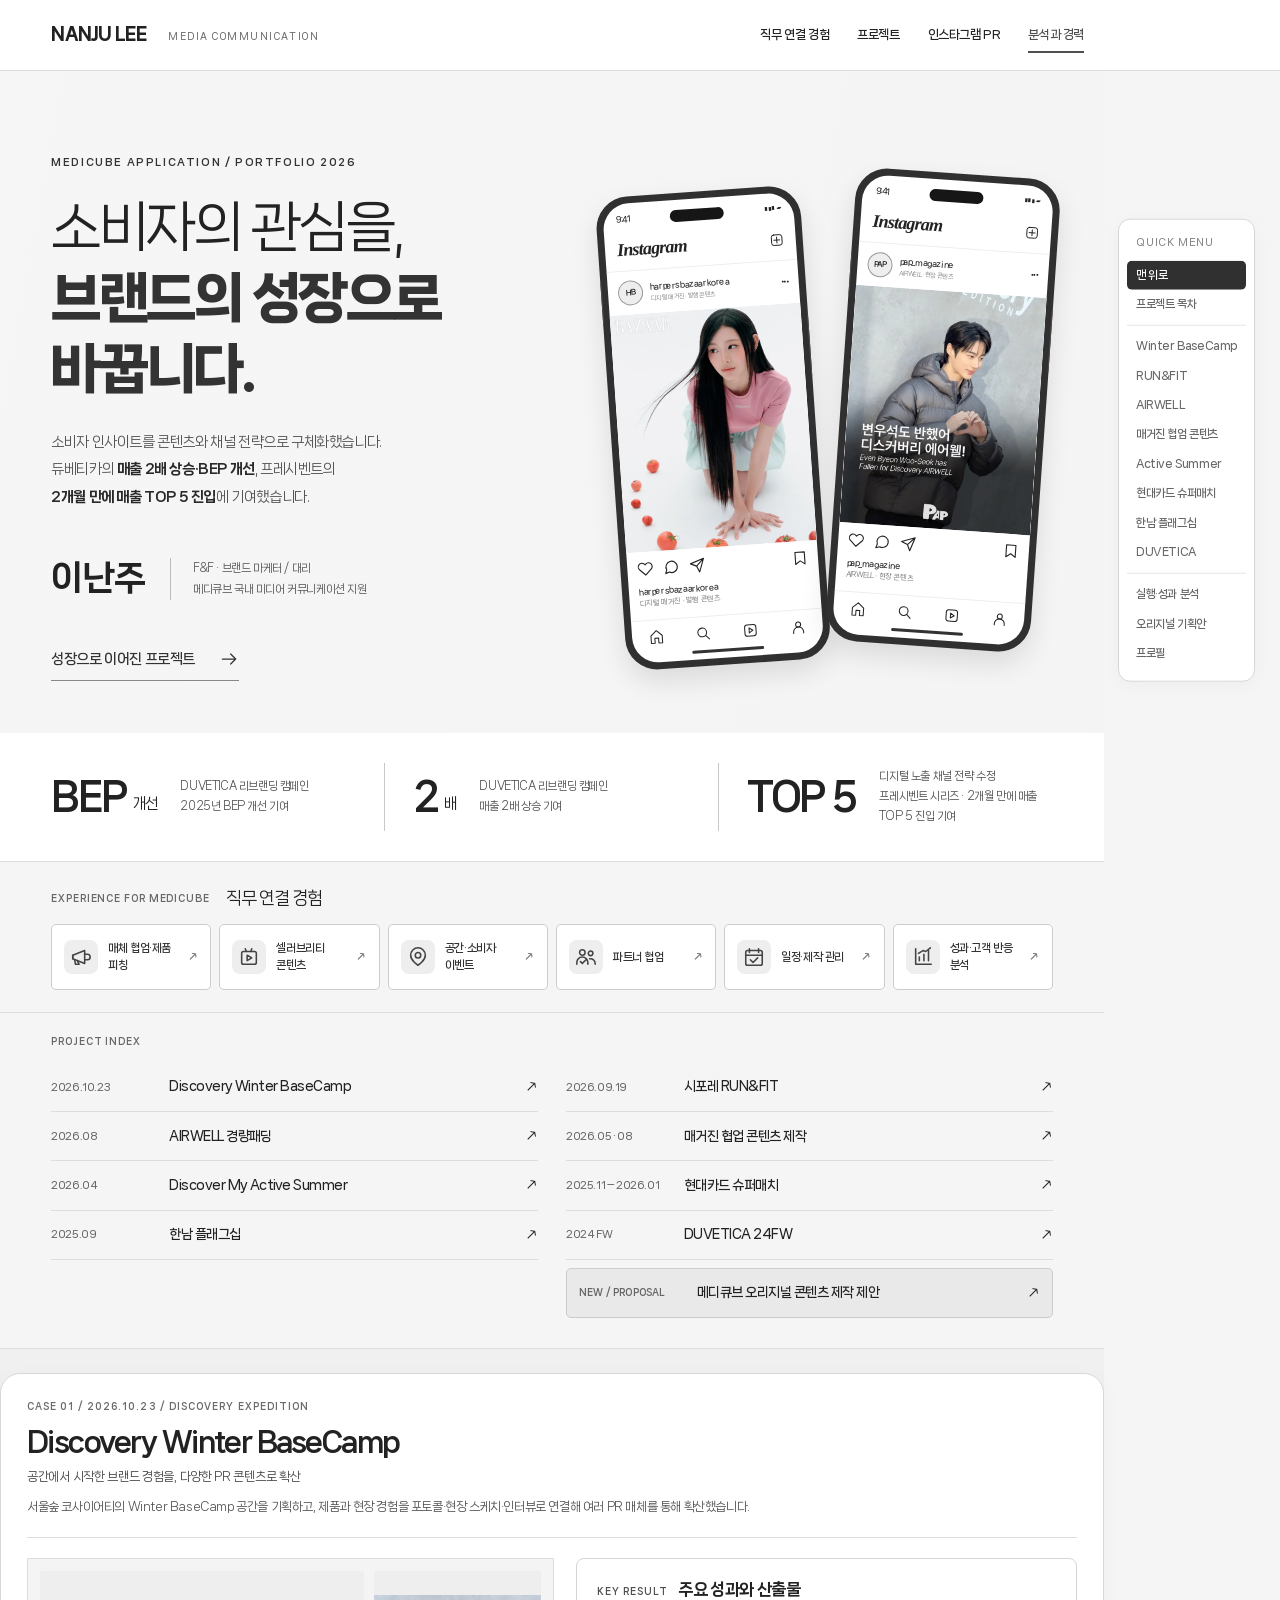
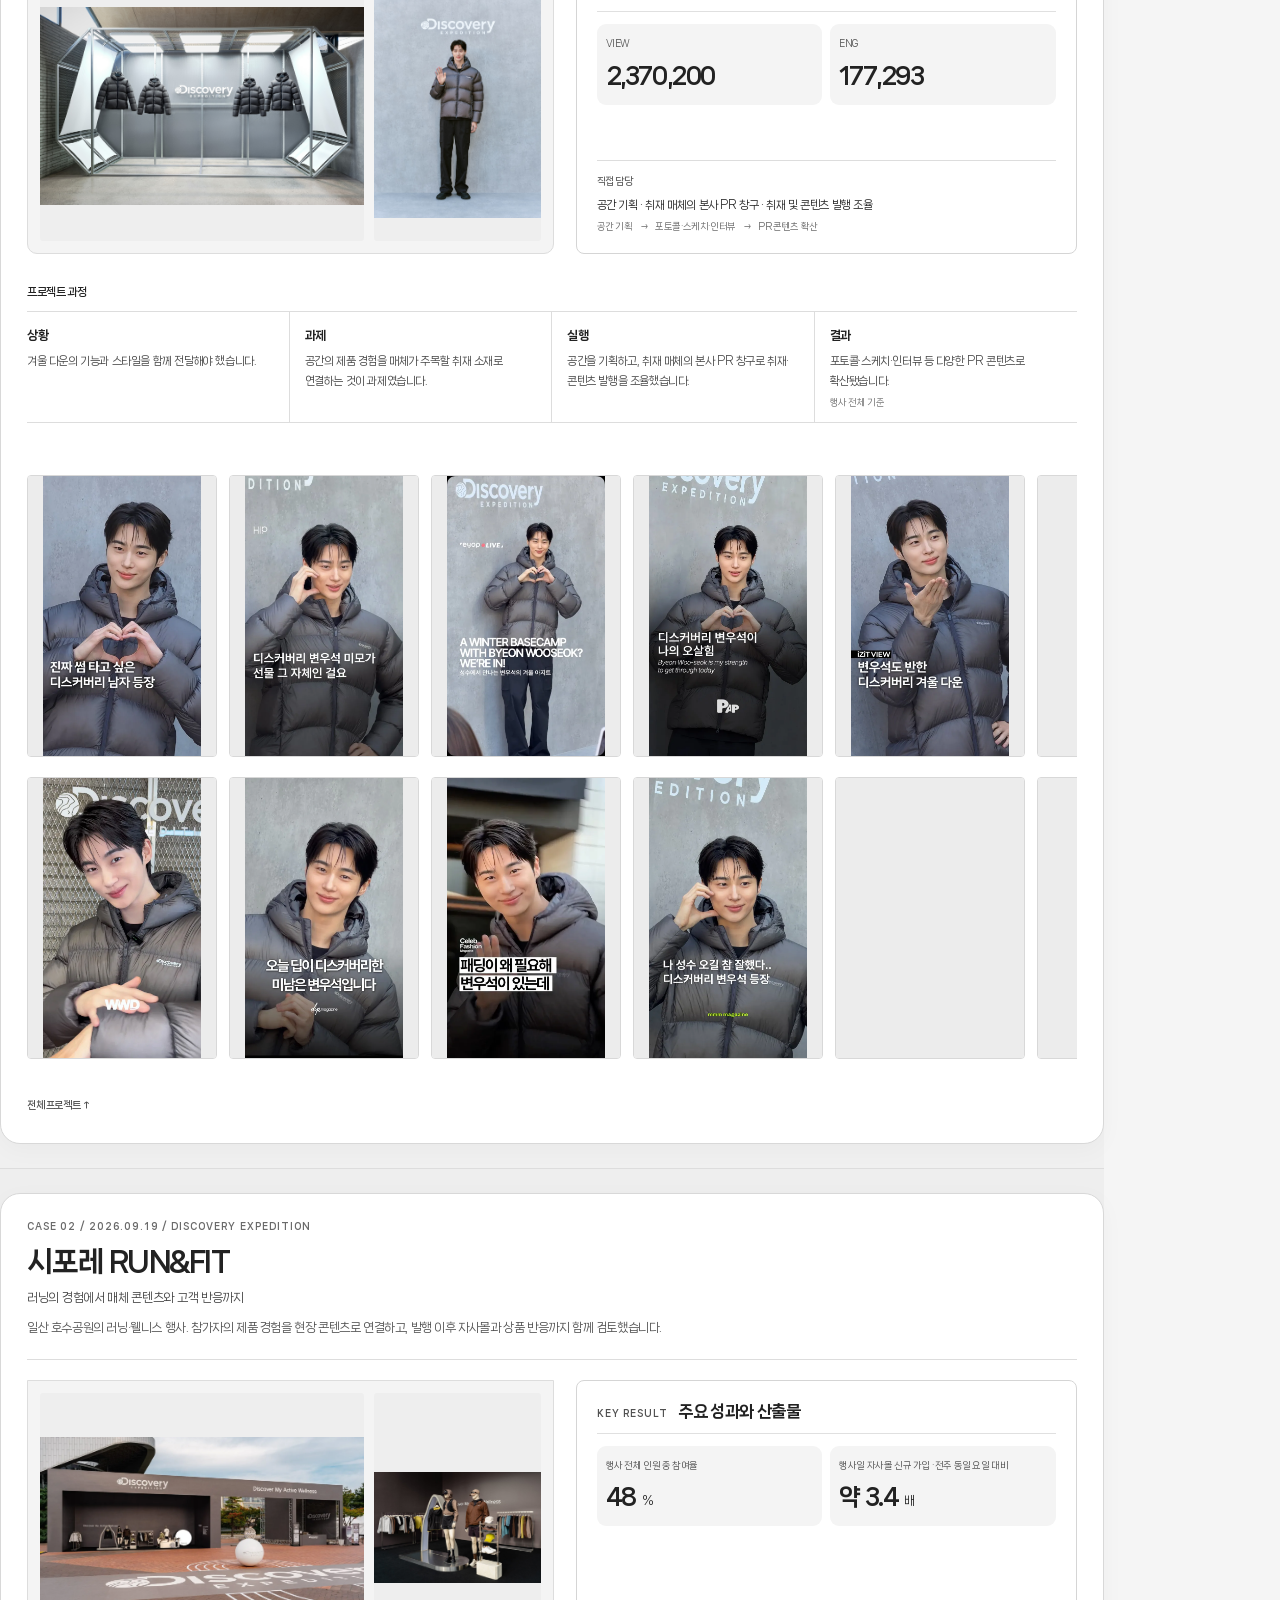
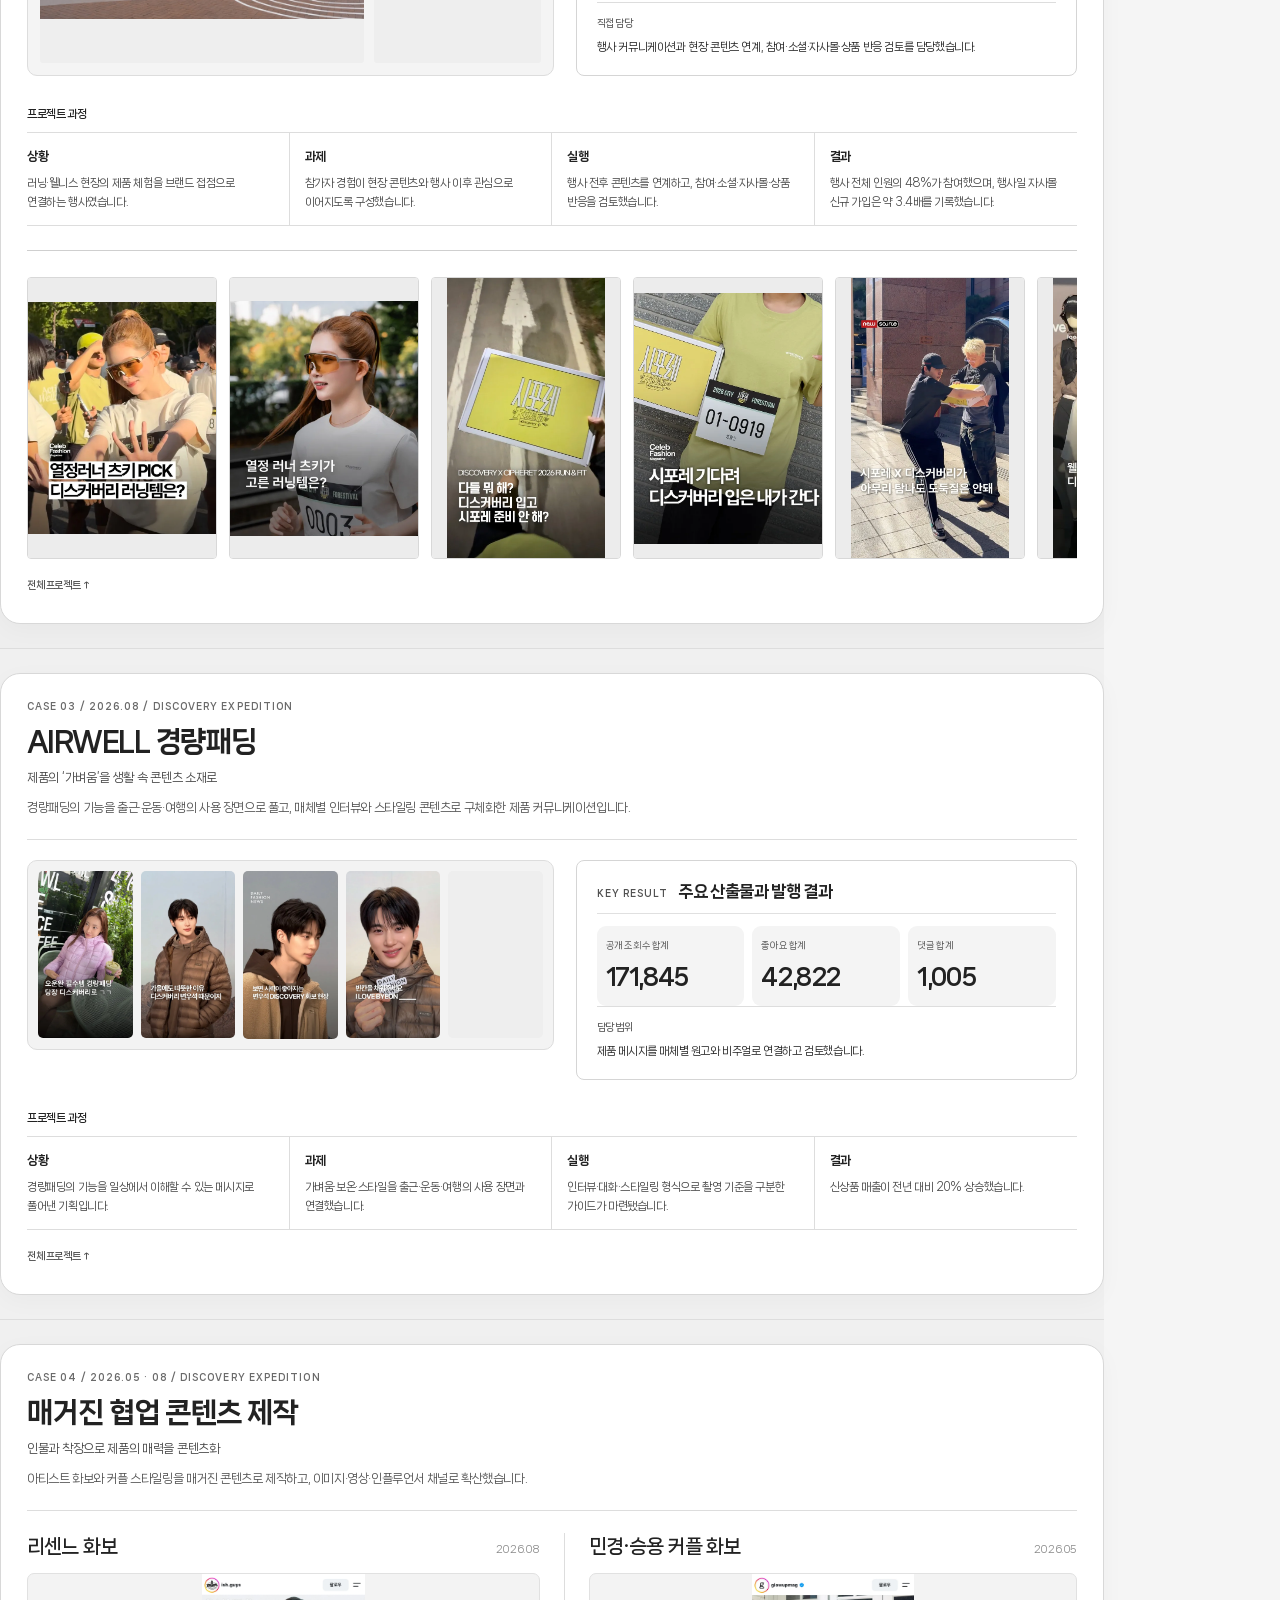
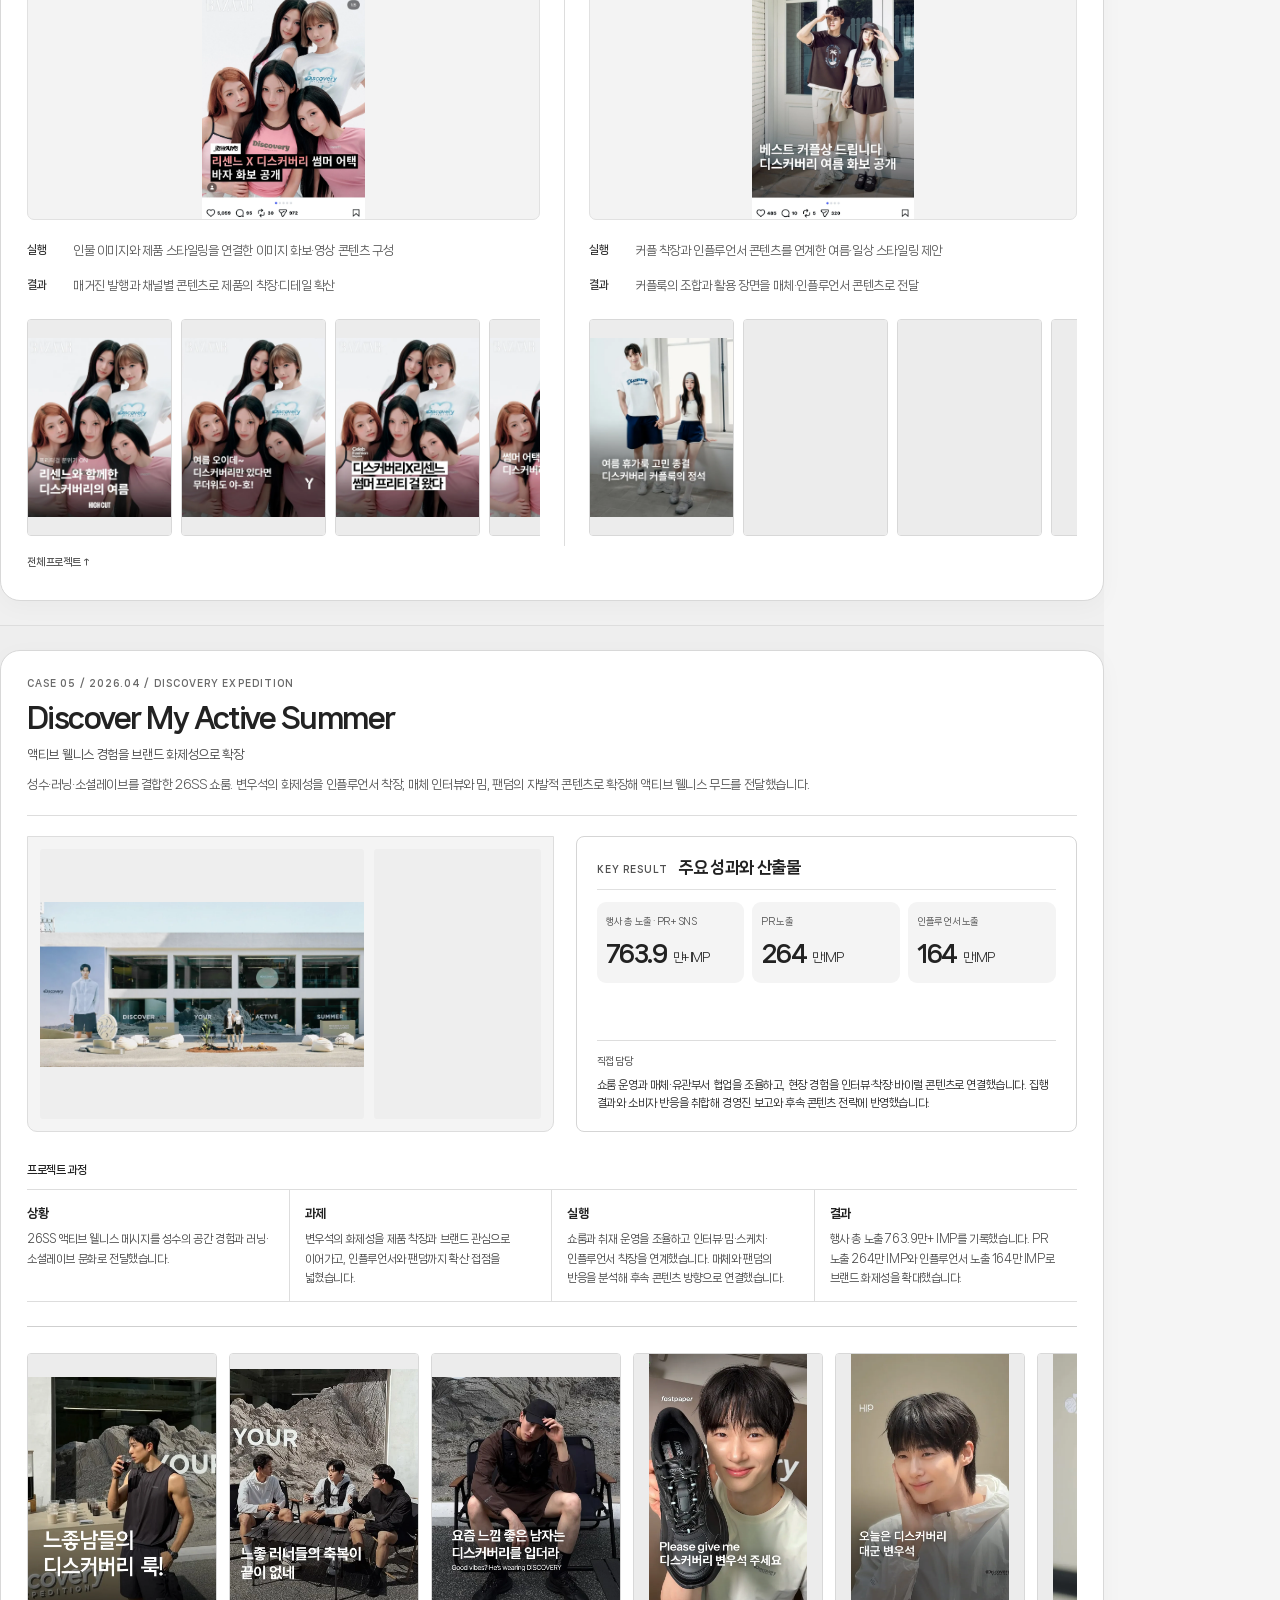
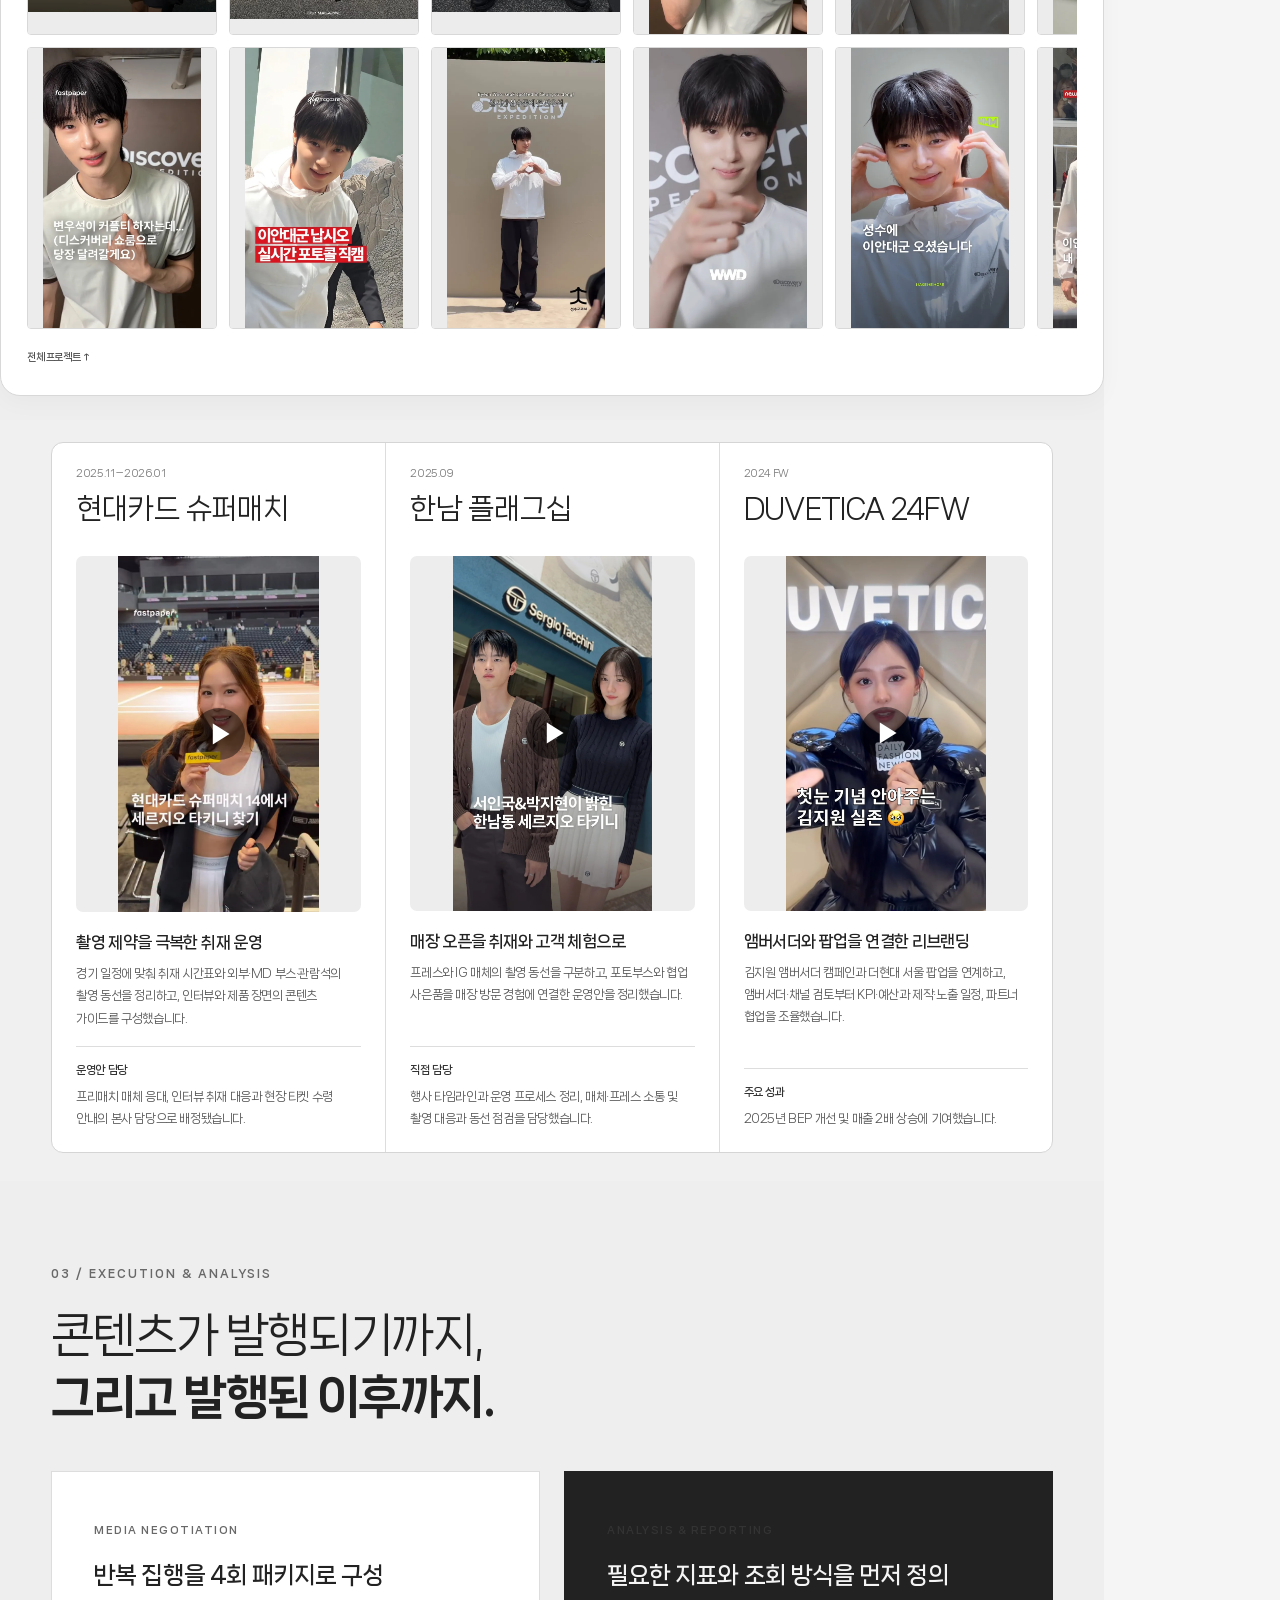
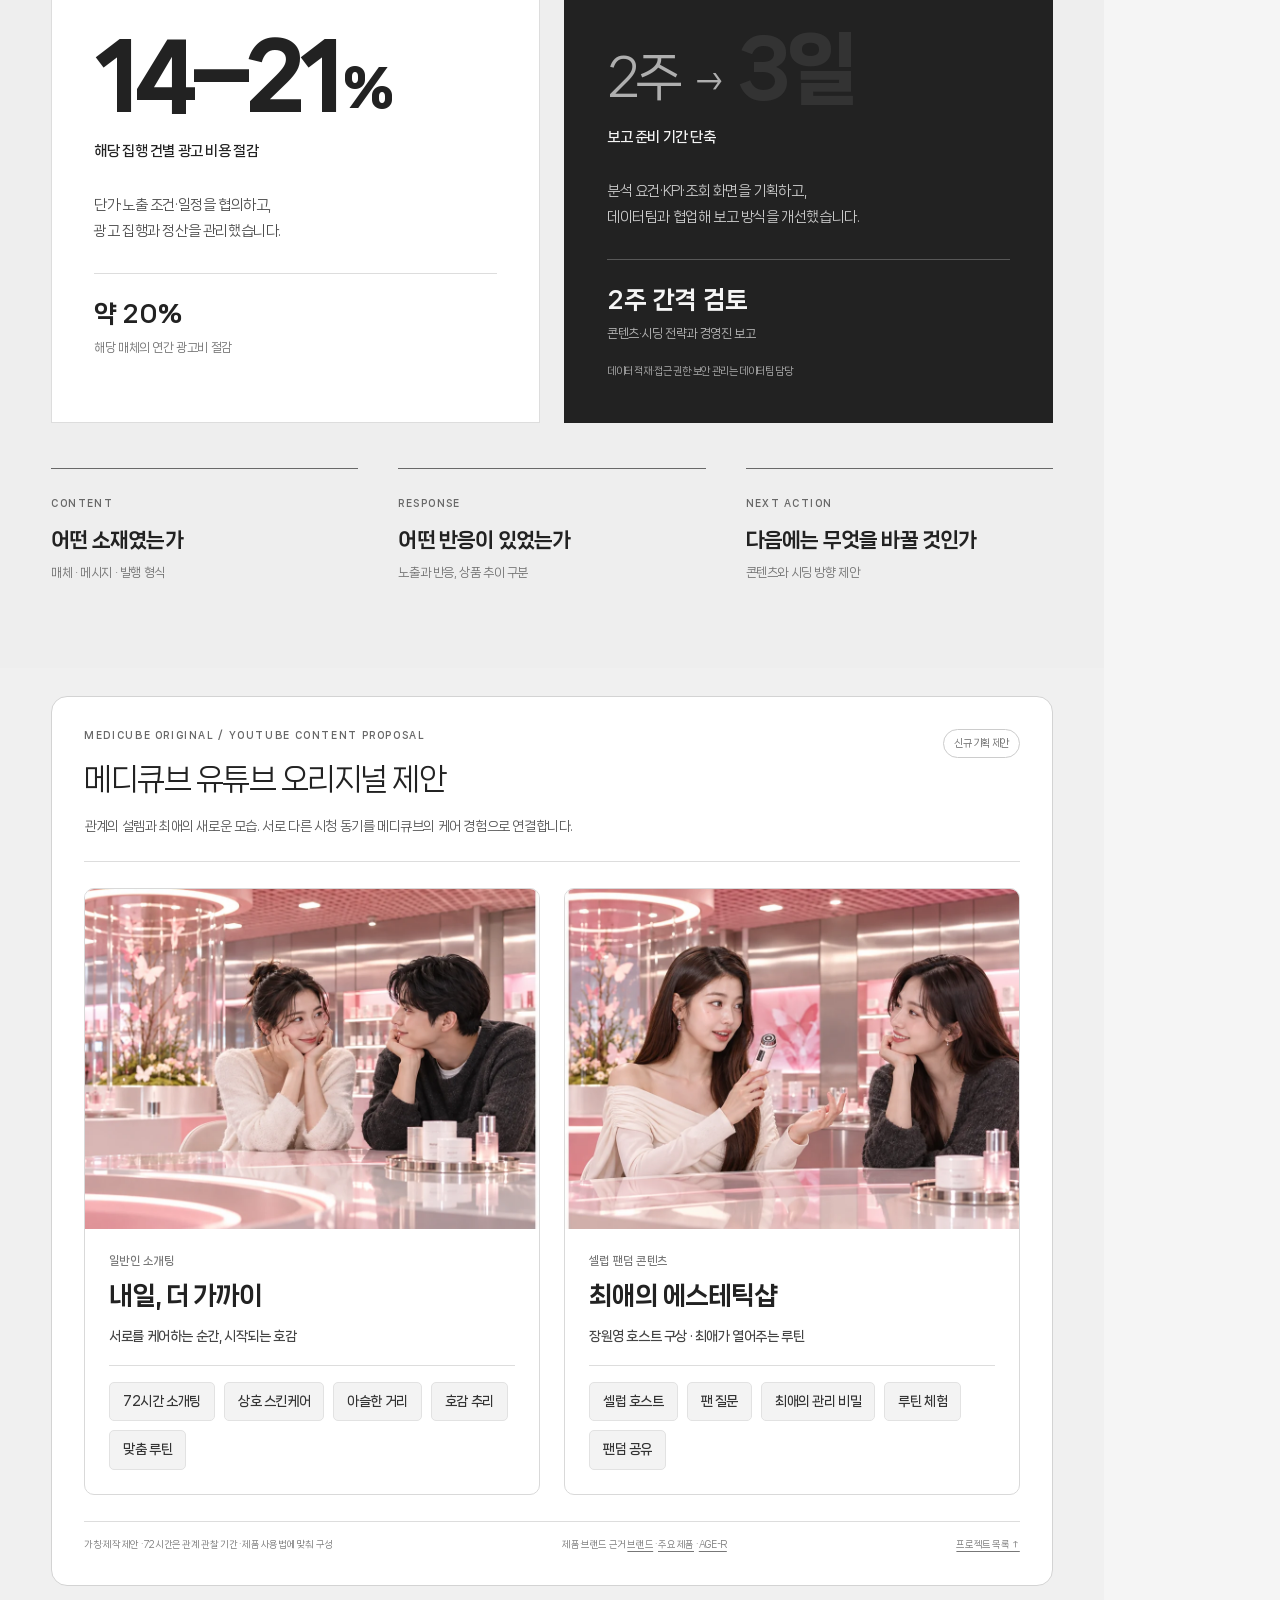
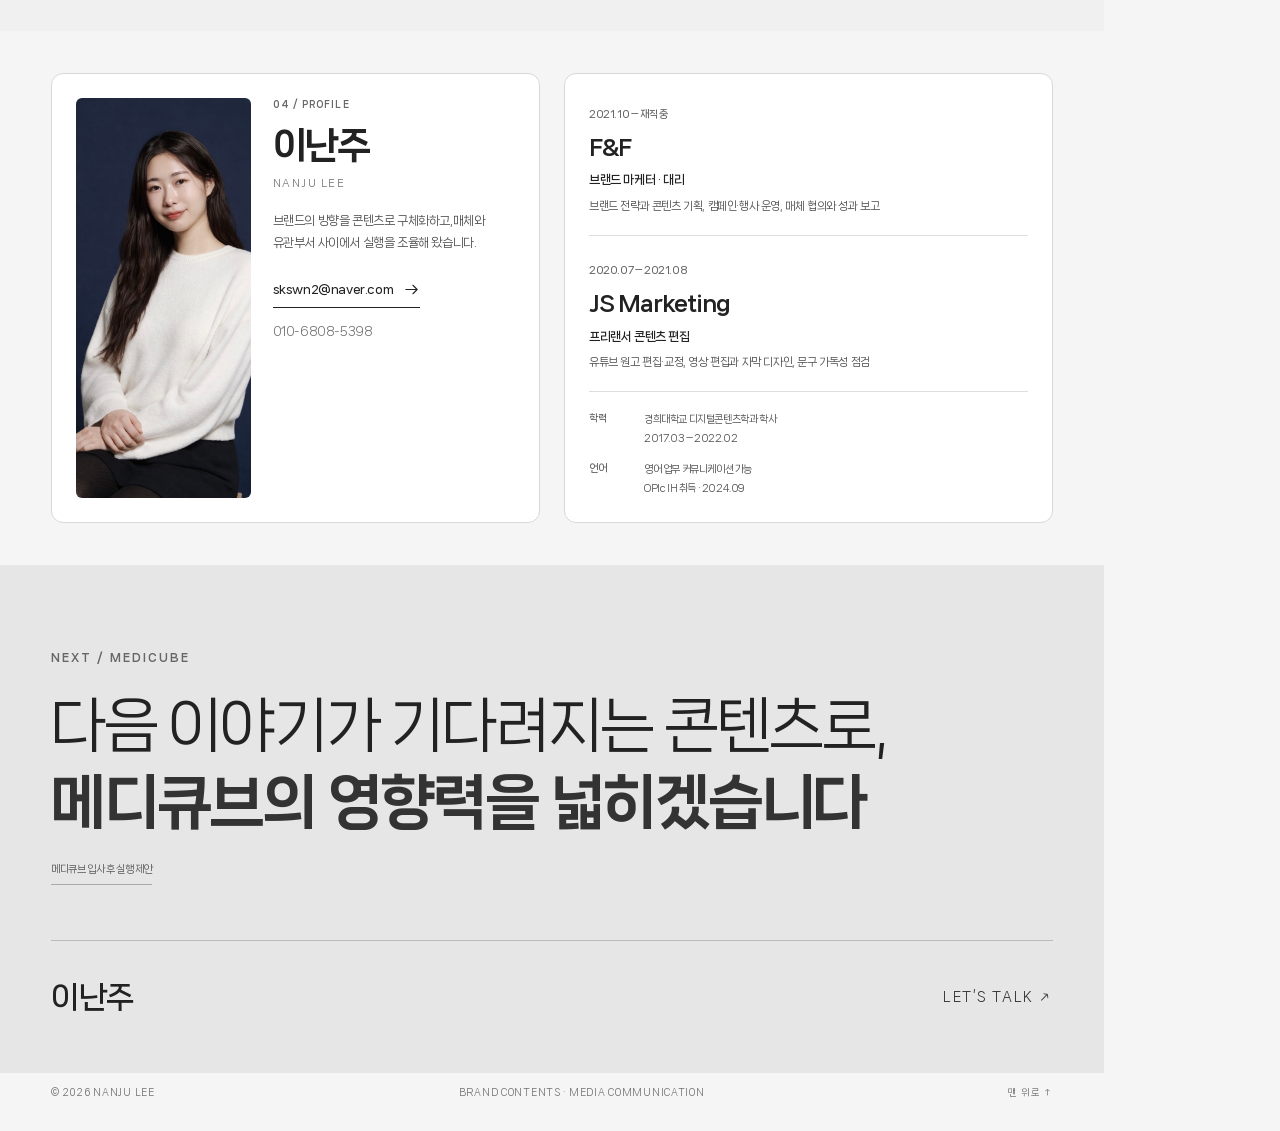
==== commit 91646b40: "Replace proposal detail tables with five concept keywords each" ====
--- a/index.html
+++ b/index.html
@@ -200,9 +200,9 @@
 <header><p class="eyebrow">MEDICUBE ORIGINAL / YOUTUBE CONTENT PROPOSAL</p><span class="proposal-stage">신규 기획 제안</span><h2>메디큐브 유튜브 오리지널 제안</h2><p class="proposal-deck">관계의 설렘과 최애의 새로운 모습. 서로 다른 시청 동기를 메디큐브의 케어 경험으로 연결합니다.</p></header>
 <div class="proposal-pair-grid">
 <article class="proposal-idea-card proposal-dating-card"><div class="proposal-idea-visual"><img src="assets/medicube-original-proposal-ai-v2.webp" alt="일반인 소개팅 기획을 표현한 AI 콘셉트 이미지" loading="lazy" decoding="async"></div><div class="proposal-idea-body"><p class="proposal-audience">일반인 소개팅</p><h3>내일, 더 가까이</h3><p class="proposal-hook">서로를 케어하는 순간, 시작되는 호감</p>
-<dl class="proposal-keypoints"><div><dt>콘셉트</dt><dd><strong>72시간 소개팅 × 상호 스킨케어</strong></dd></div><div><dt>후킹</dt><dd><strong>아슬한 거리 · 첫 터치 · 호감 추리</strong></dd></div><div><dt>진행</dt><dd><strong>첫 케어 → 상대 재선택 → 애프터</strong></dd></div><div><dt>브랜드 접점</dt><dd><strong>고민 상담 → 제품 선택 → 맞춤 케어</strong></dd></div><div><dt>기대 효과</dt><dd><strong>시청 몰입 → 브랜드 기억 → 제품 탐색</strong></dd></div></dl></div></article>
+<ul class="proposal-five-keywords" aria-label="기획 핵심 키워드"><li>72시간 소개팅</li><li>상호 스킨케어</li><li>아슬한 거리</li><li>호감 추리</li><li>맞춤 루틴</li></ul></div></article>
 <article class="proposal-idea-card proposal-fandom-card"><div class="proposal-idea-visual"><img src="assets/medicube-original-proposal-ai-v2.webp" alt="셀럽 팬덤 콘텐츠 기획을 표현한 AI 콘셉트 이미지" loading="lazy" decoding="async"></div><div class="proposal-idea-body"><p class="proposal-audience">셀럽 팬덤 콘텐츠</p><h3>최애의 에스테틱샵</h3><p class="proposal-hook">장원영 호스트 구상 · 최애가 열어주는 루틴</p>
-<dl class="proposal-keypoints"><div><dt>콘셉트</dt><dd><strong>셀럽 호스트 × 팬 참여형 뷰티 토크</strong></dd></div><div><dt>후킹</dt><dd><strong>최애의 관리 비밀 · 반전 매력 · 팬심</strong></dd></div><div><dt>진행</dt><dd><strong>팬 질문 → 루틴 공개 → 게스트 체험</strong></dd></div><div><dt>브랜드 접점</dt><dd><strong>메디큐브 루틴 바 · 스킨케어 · AGE-R</strong></dd></div><div><dt>기대 효과</dt><dd><strong>팬덤 유입 → 재시청·공유 → 제품 관심</strong></dd></div></dl></div></article>
+<ul class="proposal-five-keywords" aria-label="기획 핵심 키워드"><li>셀럽 호스트</li><li>팬 질문</li><li>최애의 관리 비밀</li><li>루틴 체험</li><li>팬덤 공유</li></ul></div></article>
 </div><div class="proposal-footer"><span>가칭·제작 제안 · 72시간은 관계 관찰 기간 · 제품 사용법에 맞춰 구성</span><span class="proposal-sources">제품·브랜드 근거 <a href="https://themedicube.co.kr/shopinfo/company.html" target="_blank" rel="noopener noreferrer">브랜드</a> · <a href="https://themedicube.co.kr/product/list.html?cate_no=471" target="_blank" rel="noopener noreferrer">주요 제품</a> · <a href="https://themedicube.co.kr/age-r/main2.html" target="_blank" rel="noopener noreferrer">AGE-R</a></span><a href="#projects">프로젝트 목록 ↑</a></div>
 </div></div></section><section class="wrap profile" id="profile"><div>
 <p class="eyebrow">04 / PROFILE</p>
--- a/portfolio.css
+++ b/portfolio.css
@@ -237,6 +237,8 @@
 
 .proposal-idea-card .proposal-keypoints>div,.proposal-idea-card .proposal-keypoints>div:nth-child(n){min-height:0;padding:12px 0;align-items:center}.proposal-idea-card .proposal-keypoints dd{font-size:12px;line-height:1.6}.proposal-idea-card .proposal-hook{min-height:0;margin-bottom:18px}.proposal-idea-card .proposal-keypoints>div:last-child{padding-bottom:0}@media(max-width:760px){.proposal-idea-card .proposal-keypoints dd{font-size:11px}.proposal-idea-card .proposal-keypoints>div:nth-child(n){padding:11px 0}}
 
+.proposal-five-keywords{display:flex;flex-wrap:wrap;gap:9px;list-style:none;margin:0;padding:16px 0 0;border-top:1px solid #ddd}.proposal-five-keywords li{padding:9px 13px;background:#f3f3f3;border:1px solid #e2e2e2;border-radius:5px;font-size:13px;font-weight:700;line-height:1.5;color:#333}@media(max-width:760px){.proposal-five-keywords{gap:7px;padding-top:14px}.proposal-five-keywords li{font-size:12px;padding:8px 11px}}
+
 /* profile-balance.css */
 #profile{grid-template-columns:1fr 1fr;gap:24px;align-items:stretch;padding-top:42px;padding-bottom:42px}#profile>div:first-child,#profile>.career-list{background:#fff;border:1px solid #d8d8d8;border-radius:12px;padding:24px;min-width:0}#profile>div:first-child{display:grid;grid-template-columns:minmax(115px,.72fr) minmax(0,1fr);grid-template-rows:auto auto auto auto auto 1fr;column-gap:22px;align-content:start}#profile>div:first-child>*{grid-column:2}#profile>div:first-child>.profile-portrait{grid-column:1;grid-row:1 / -1;margin:0;width:100%;max-width:none;align-self:stretch;border-radius:6px;background:#eee;overflow:hidden;min-height:300px}#profile .profile-portrait img{width:100%;height:100%;object-fit:cover;object-position:55% center}#profile .eyebrow{font-size:9px;letter-spacing:.12em;margin:0 0 12px}#profile h2{font-size:36px;line-height:1.25;margin:0}#profile .profile-en{font-size:10px;margin-top:9px}#profile .profile-summary{font-size:12px;line-height:1.9;margin-top:20px}#profile .profile-summary br{display:none}#profile .text-link{font-size:12px;margin-top:24px;gap:10px;width:fit-content;padding-bottom:7px;overflow-wrap:anywhere}#profile .text-link svg{width:17px;height:17px}#profile .phone-link{font-size:12px;margin-top:13px}#profile .career-list{margin:0;display:flex;flex-direction:column;justify-content:space-between}#profile .career-list article{padding:0 0 18px;border-top:0;border-bottom:1px solid #ddd;margin-bottom:18px}#profile .career-list time{font-size:10px}#profile .career-list h3{font-size:22px;margin-top:7px;line-height:1.4}#profile .career-list p{font-size:11px;line-height:1.8;margin-top:6px}#profile .career-list .career-role{font-size:12px}#profile .education{border-top:0;padding-top:0;font-size:10px;gap:12px 15px;grid-template-columns:40px 1fr}#profile .education p{font-size:10px;margin:0;line-height:1.9}@media(max-width:1100px){#profile{gap:18px}#profile>div:first-child,#profile>.career-list{padding:20px}#profile>div:first-child{grid-template-columns:120px minmax(0,1fr);column-gap:16px}#profile h2{font-size:31px}#profile .text-link{font-size:10px}#profile .profile-summary{font-size:11px}}@media(max-width:760px){#profile{display:grid;grid-template-columns:1fr;gap:16px;padding-top:28px;padding-bottom:28px}#profile>div:first-child{grid-template-columns:120px minmax(0,1fr);column-gap:18px}#profile>div:first-child>.profile-portrait{min-height:250px}#profile .profile-summary{margin-top:15px}#profile .text-link{margin-top:18px}#profile .career-list{margin:0}.profile .career-list article{padding-bottom:16px}}@media(max-width:390px){#profile>div:first-child{grid-template-columns:95px minmax(0,1fr);column-gap:13px}#profile>div:first-child,#profile>.career-list{padding:16px}#profile h2{font-size:28px}#profile .text-link{font-size:9px;gap:5px}}
 
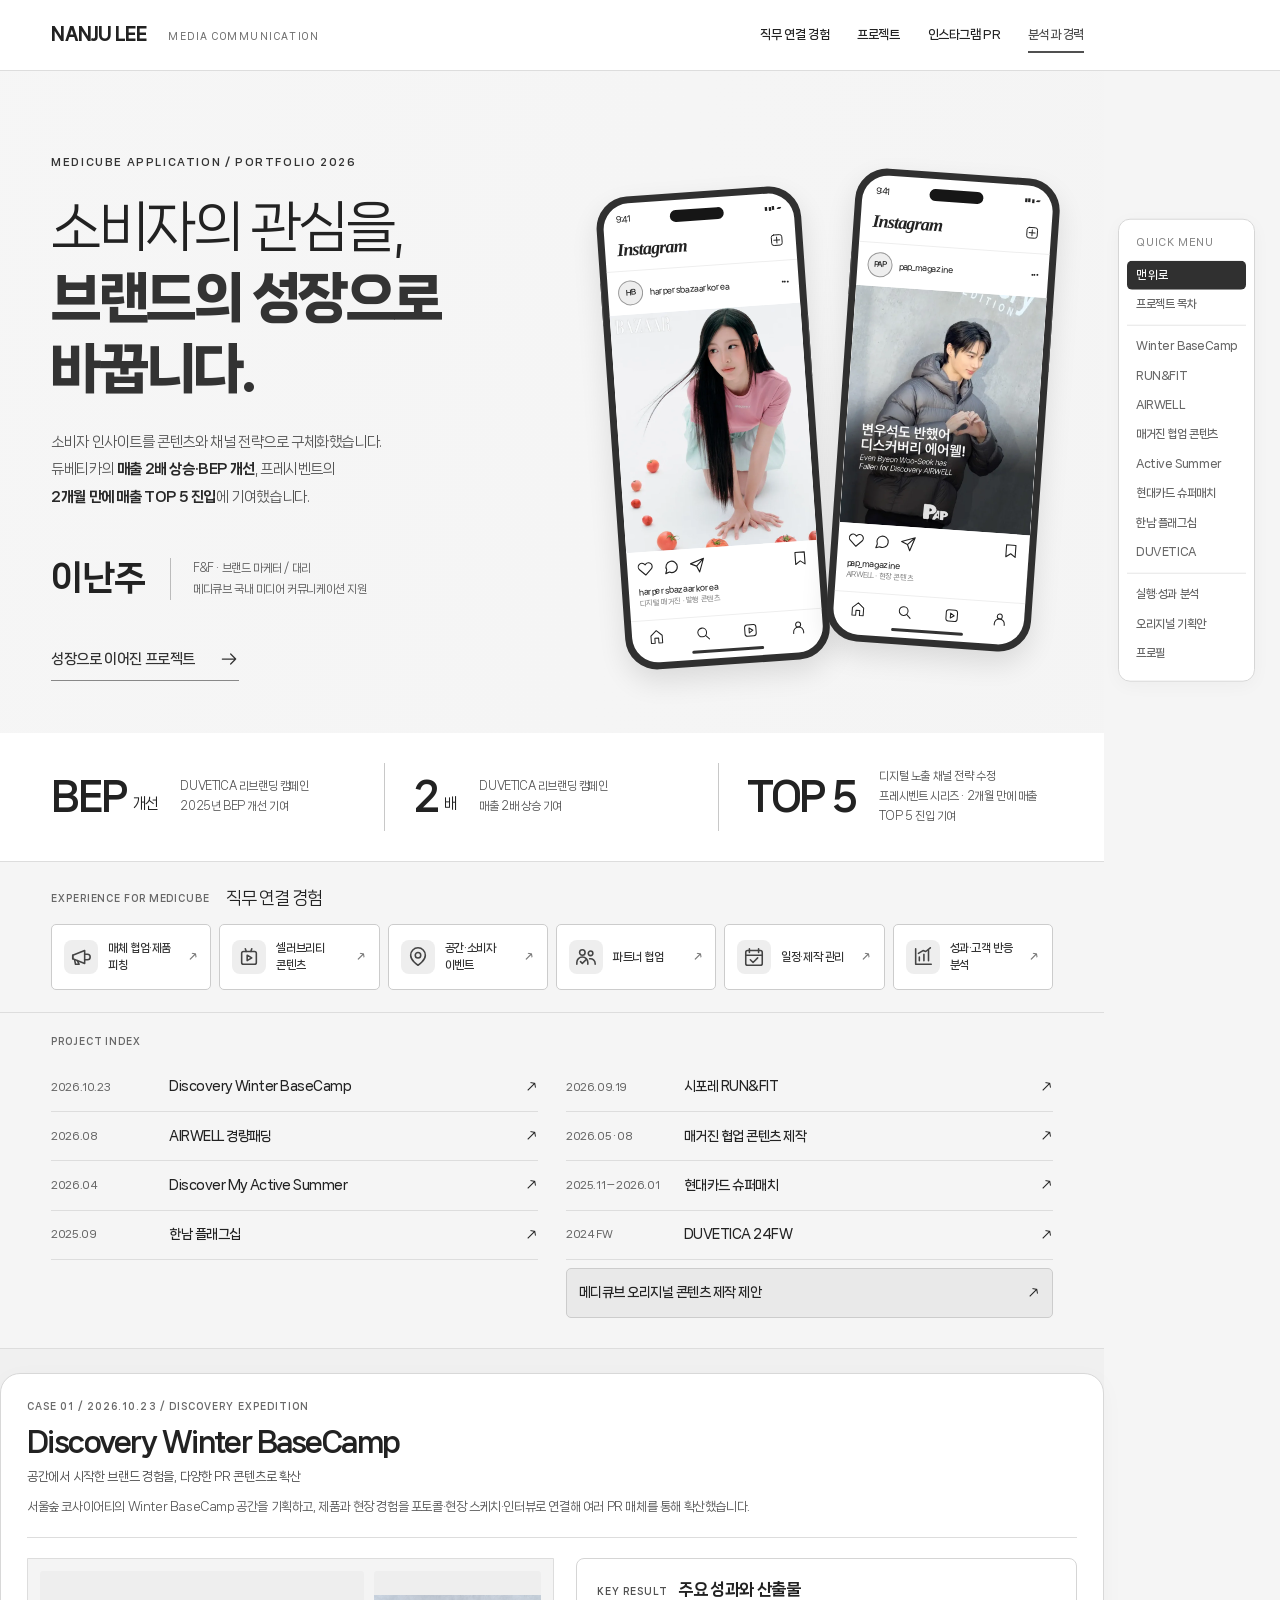
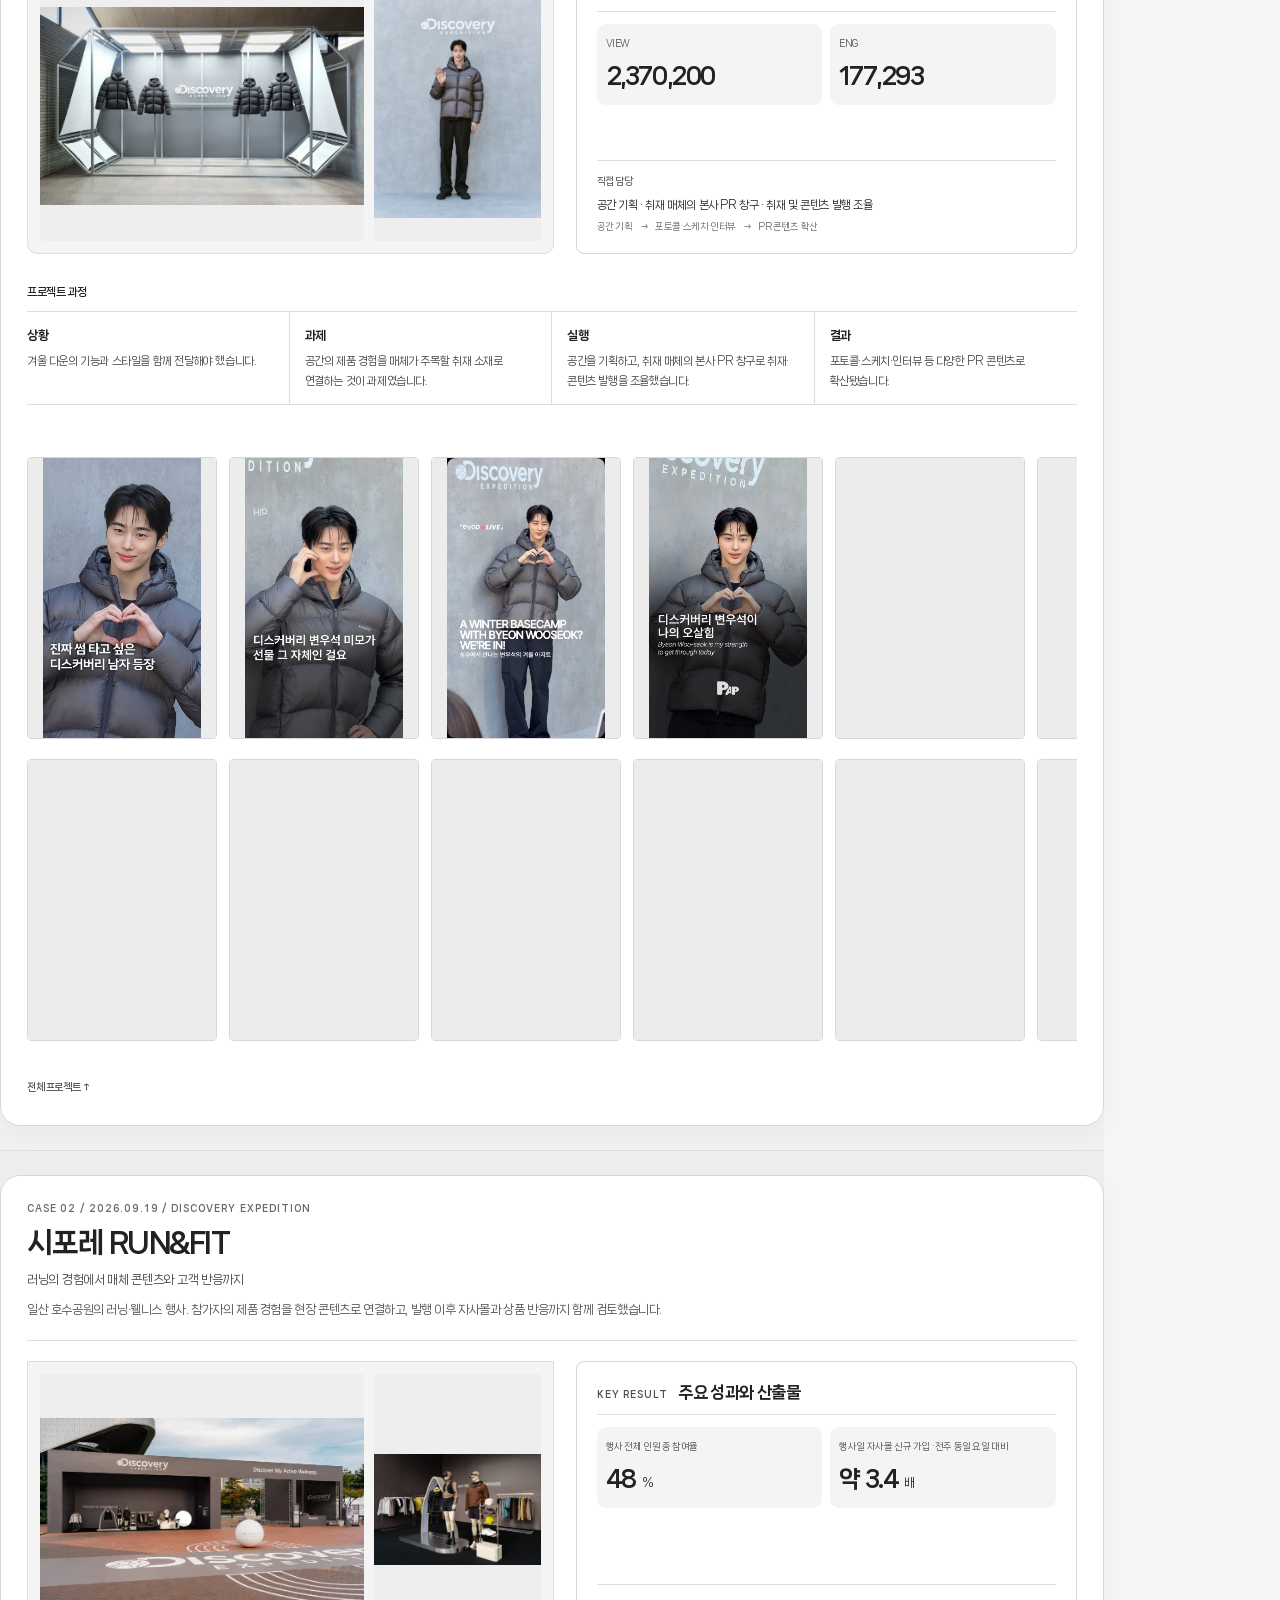
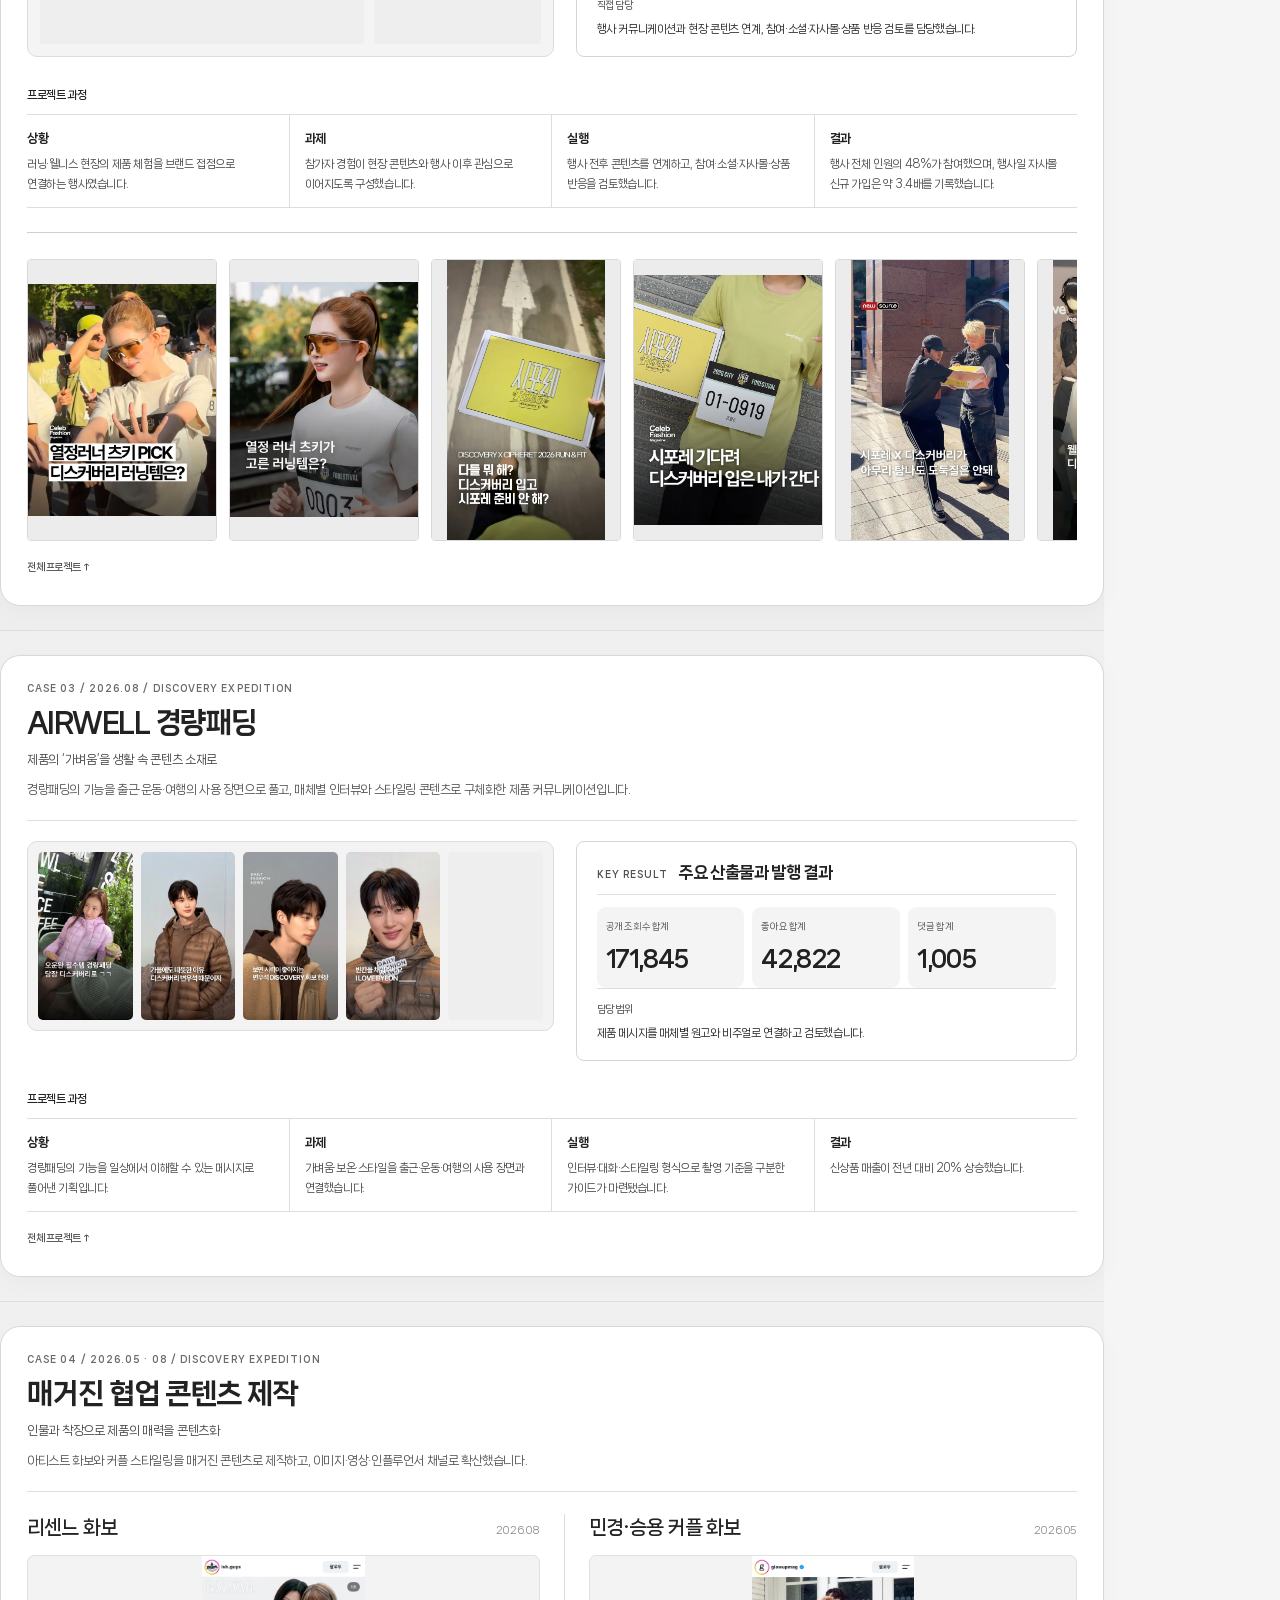
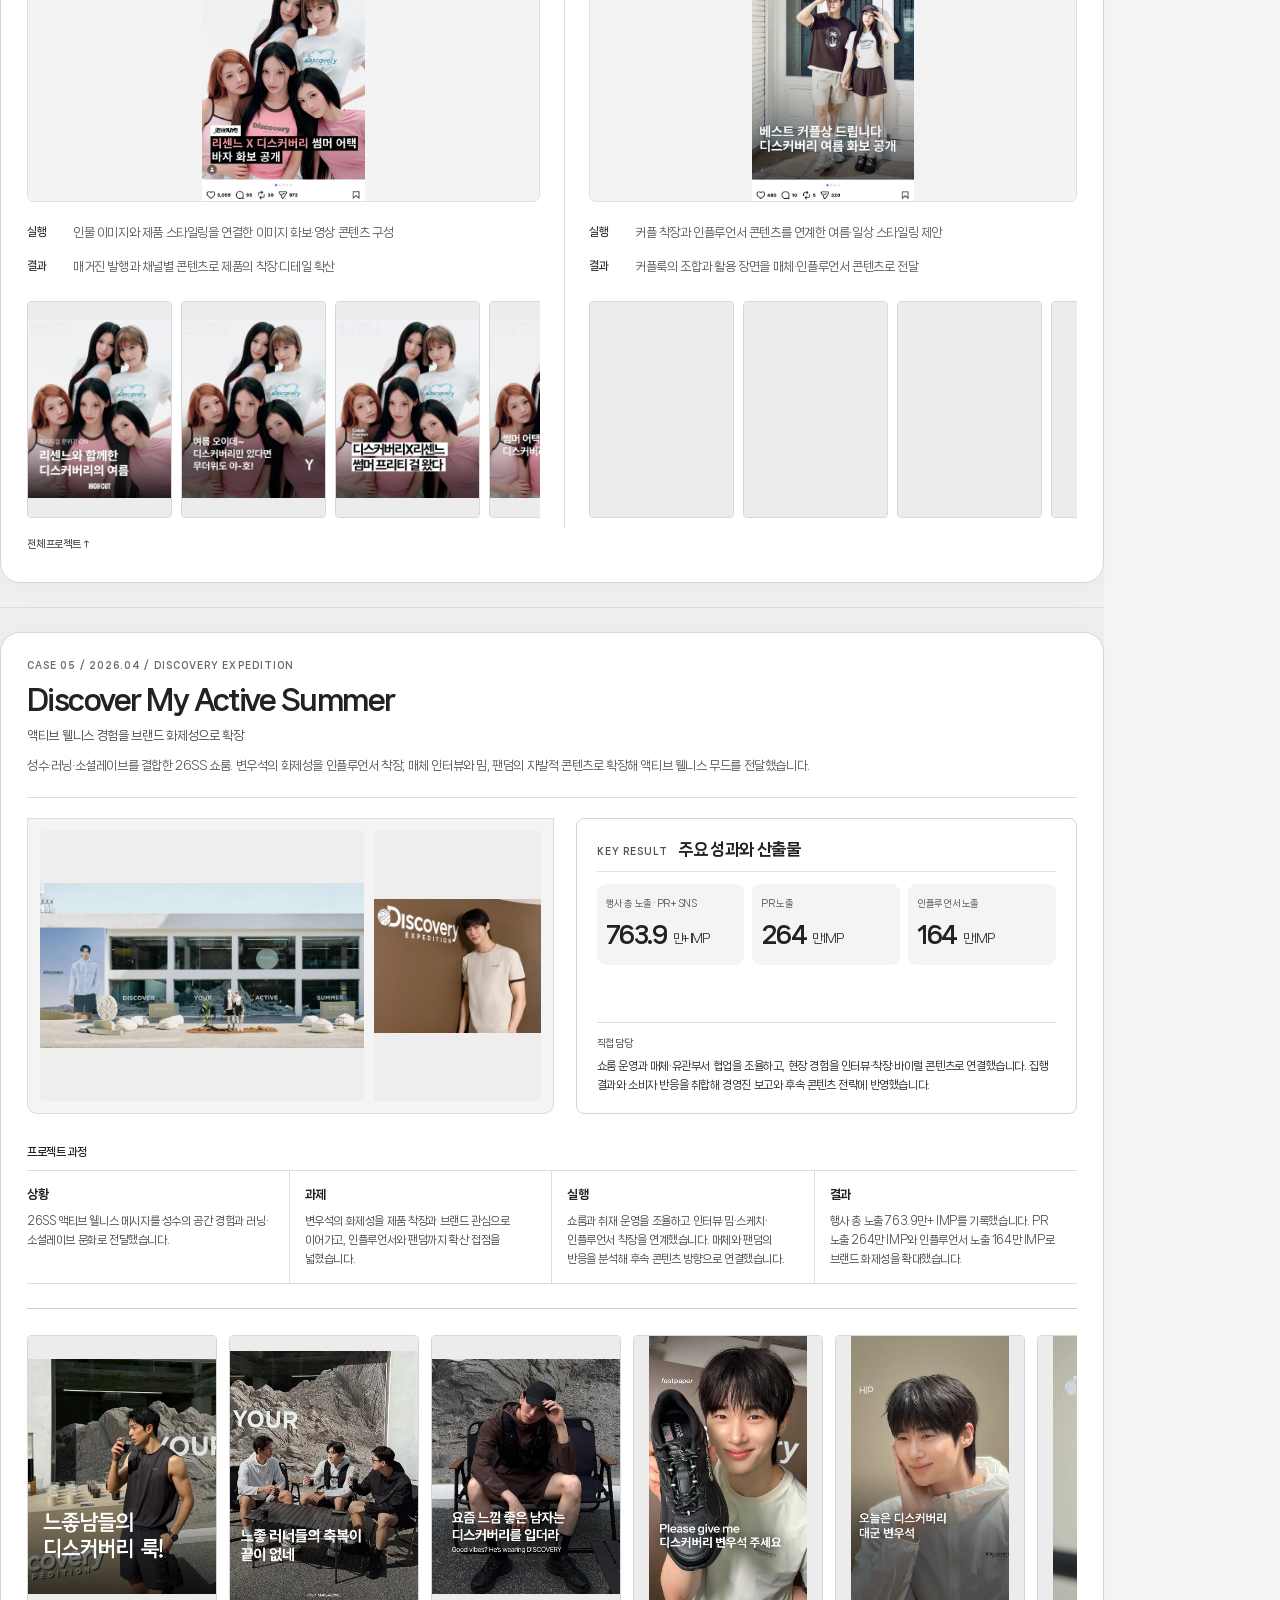
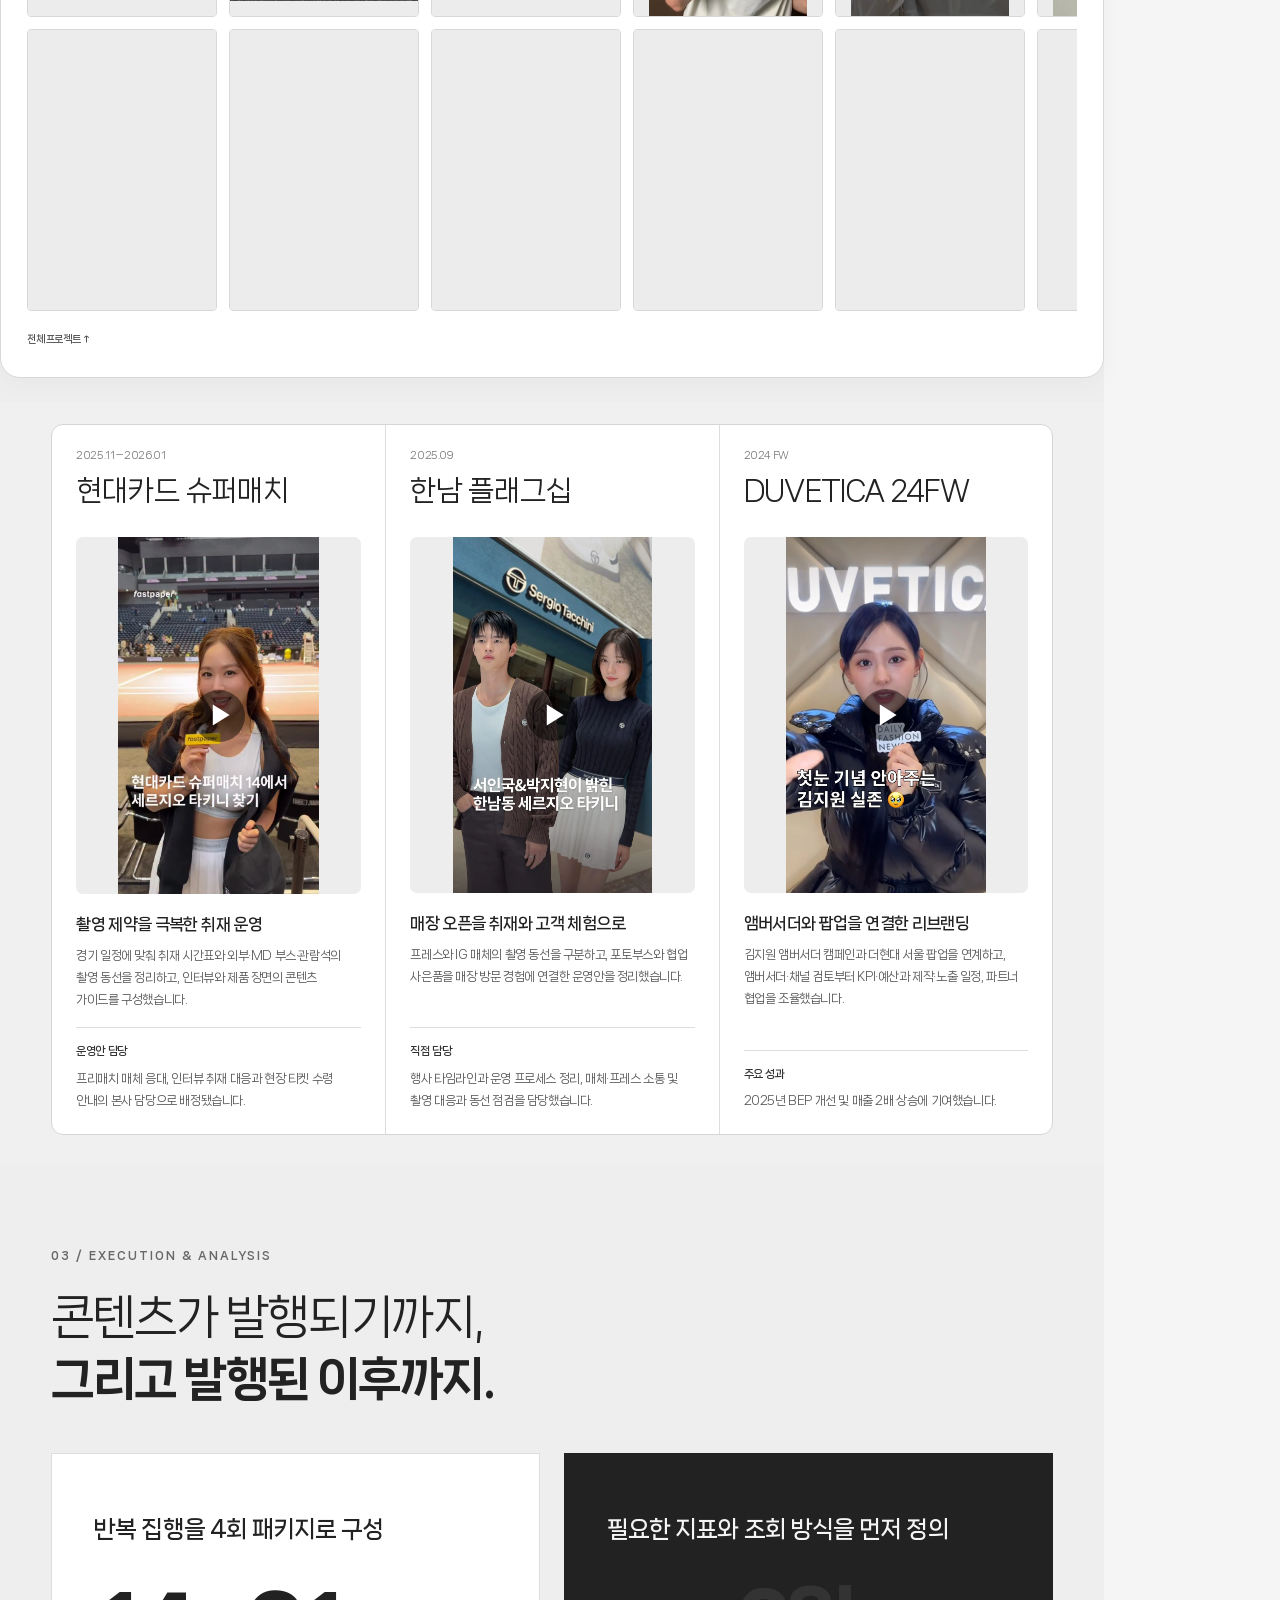
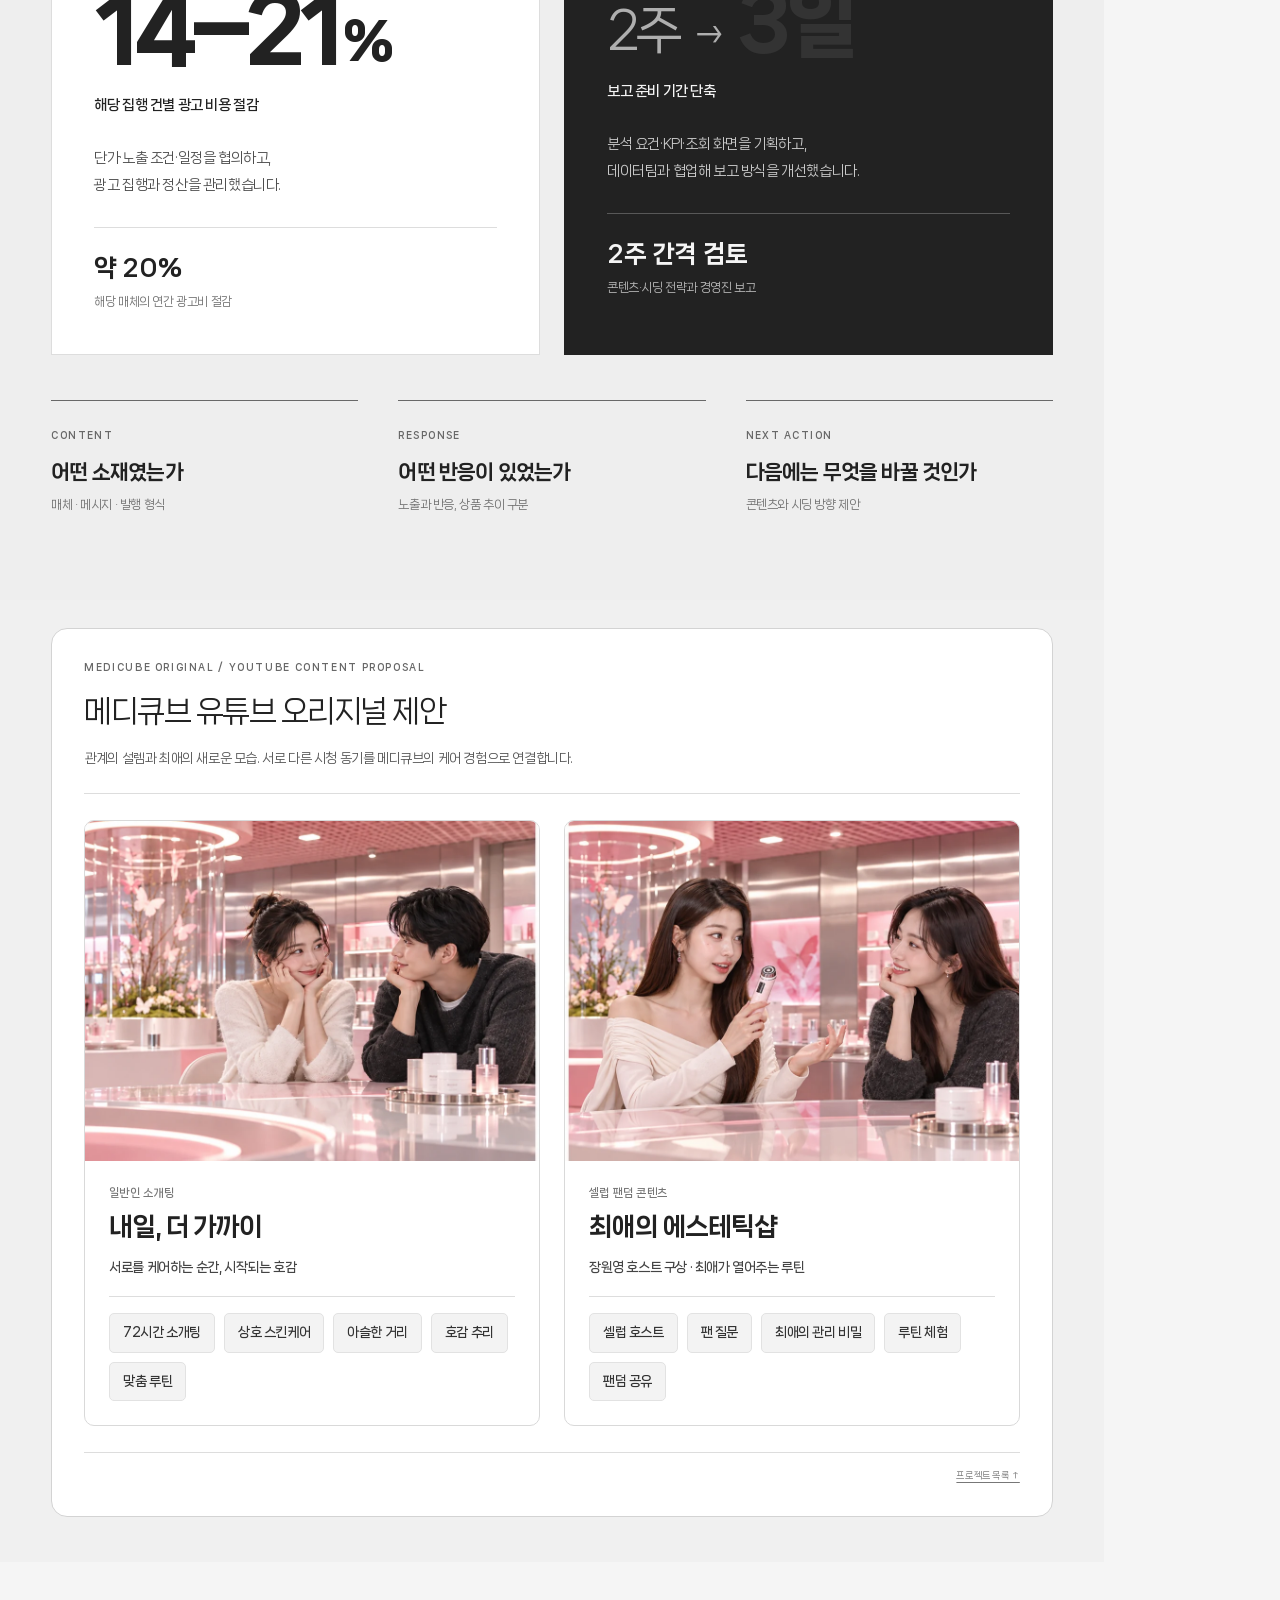
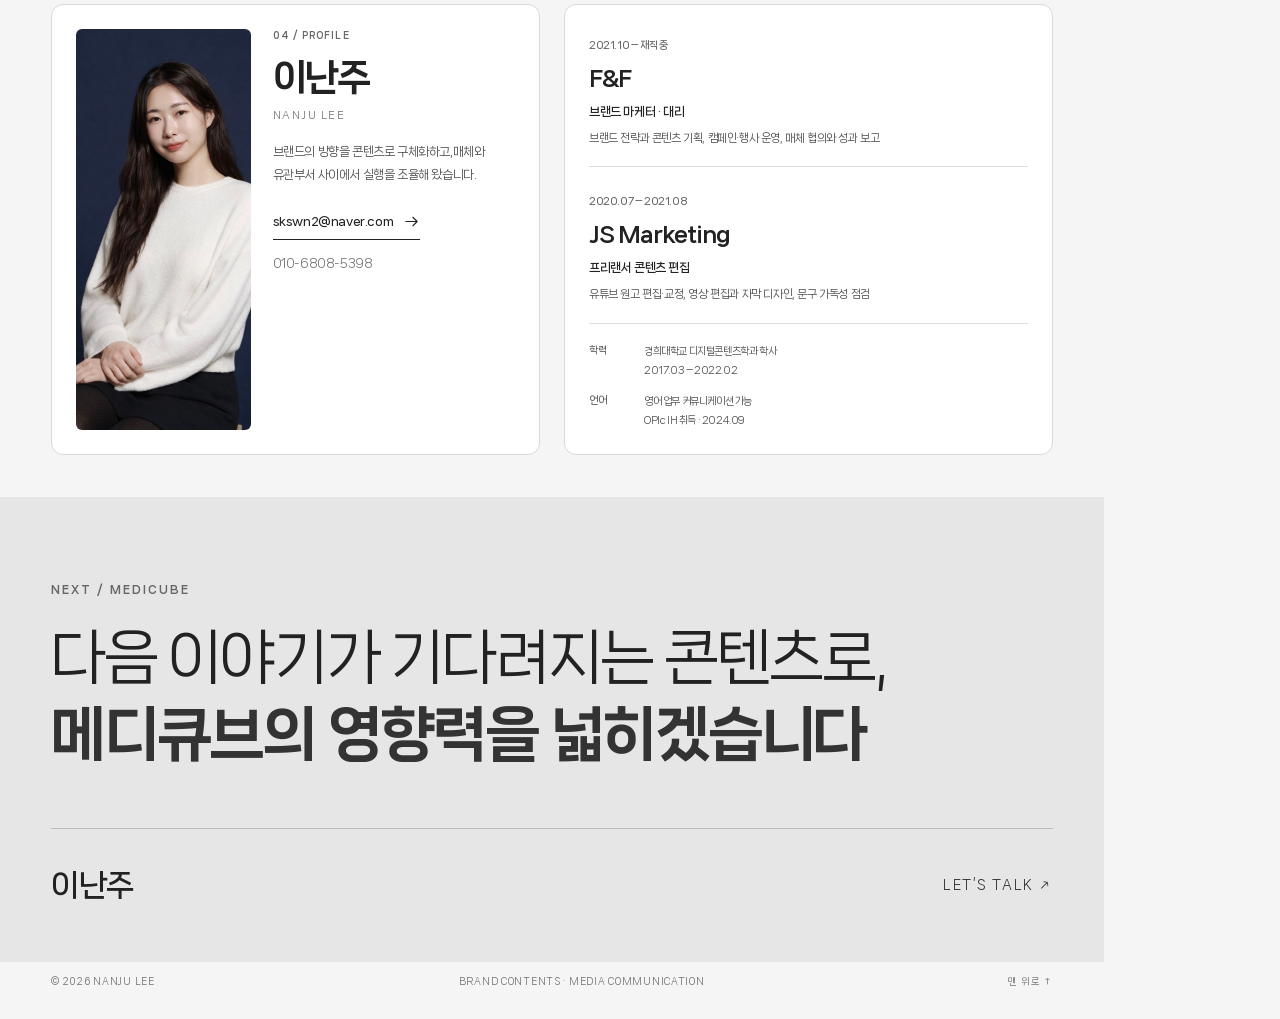
==== commit 9e94fdd5: "Remove redundant auxiliary labels and small note tags across portfolio" ====
--- a/index.html
+++ b/index.html
@@ -31,7 +31,7 @@
 <a class="text-link light" href="#projects">성장으로 이어진 프로젝트 <svg viewbox="0 0 24 24" fill="none" stroke="currentColor" stroke-width="1.5" stroke-linecap="round" stroke-linejoin="round" aria-hidden="true"><path d="M4 12h16m-6-6 6 6-6 6"></path></svg></a>
 </div>
 <div class="hero-devices" aria-label="실제 매체 발행 이미지와 원본 게시물">
-<figure class="phone-card capture-card compact hero-linked-card"><div class="device"><div class="hero-instagram-screen"><div class="mock-status" aria-hidden="true"><span>9:41</span><i></i><span>▮▮▮ ▰</span></div><div class="mock-brandbar"><b>Instagram</b><svg viewbox="0 0 24 24" fill="none" stroke="currentColor" stroke-width="1.65" stroke-linecap="round" stroke-linejoin="round" aria-hidden="true"><rect x="3" y="3" width="18" height="18" rx="4"></rect><path d="M12 7v10M7 12h10"></path></svg></div><div class="mock-account"><span class="mock-avatar" aria-hidden="true">HB</span><span><b>harpersbazaarkorea</b><small>디지털 매거진 · 발행 콘텐츠</small></span><span class="mock-menu" aria-hidden="true">···</span></div><a class="local-post-thumbnail hero-natural-image" href="https://www.instagram.com/p/Da1aJBfjZ9u/" target="_blank" rel="noopener noreferrer" aria-label="Instagram 원본 게시물 열기"><img src="assets/pr-thumbnails/Da1aJBfjZ9u.webp" width="640" height="800" alt="harpersbazaarkorea 실제 발행 썸네일" loading="eager" decoding="async" fetchpriority="high"></a><div class="mock-actions" aria-hidden="true"><svg viewbox="0 0 24 24" fill="none" stroke="currentColor" stroke-width="1.65" stroke-linecap="round" stroke-linejoin="round" aria-hidden="true"><path d="M20.8 4.6a5.5 5.5 0 0 0-7.8 0L12 5.7l-1.1-1.1a5.5 5.5 0 0 0-7.8 7.8L12 21l8.8-8.6a5.5 5.5 0 0 0 0-7.8Z"></path></svg><svg viewbox="0 0 24 24" fill="none" stroke="currentColor" stroke-width="1.65" stroke-linecap="round" stroke-linejoin="round" aria-hidden="true"><path d="M21 11.5a8.5 8.5 0 0 1-12.3 7.6L3 21l1.9-5.7A8.5 8.5 0 1 1 21 11.5Z"></path></svg><svg viewbox="0 0 24 24" fill="none" stroke="currentColor" stroke-width="1.65" stroke-linecap="round" stroke-linejoin="round" aria-hidden="true"><path d="m22 2-7 20-4-9-9-4 20-7ZM22 2 11 13"></path></svg><span></span><svg viewbox="0 0 24 24" fill="none" stroke="currentColor" stroke-width="1.65" stroke-linecap="round" stroke-linejoin="round" aria-hidden="true"><path d="m19 21-7-5-7 5V3h14Z"></path></svg></div><div class="mock-caption"><b>harpersbazaarkorea</b><span>디지털 매거진 · 발행 콘텐츠</span></div><div class="mock-bottom" aria-hidden="true"><svg viewbox="0 0 24 24" fill="none" stroke="currentColor" stroke-width="1.65" stroke-linecap="round" stroke-linejoin="round" aria-hidden="true"><path d="m3 10 9-8 9 8v12h-6v-8H9v8H3Z"></path></svg><svg viewbox="0 0 24 24" fill="none" stroke="currentColor" stroke-width="1.65" stroke-linecap="round" stroke-linejoin="round" aria-hidden="true"><circle cx="10" cy="10" r="7"></circle><path d="m15 15 6 6"></path></svg><svg viewbox="0 0 24 24" fill="none" stroke="currentColor" stroke-width="1.65" stroke-linecap="round" stroke-linejoin="round" aria-hidden="true"><rect x="3" y="3" width="18" height="18" rx="4"></rect><path d="m10 8 6 4-6 4Z"></path></svg><svg viewbox="0 0 24 24" fill="none" stroke="currentColor" stroke-width="1.65" stroke-linecap="round" stroke-linejoin="round" aria-hidden="true"><circle cx="12" cy="8" r="4"></circle><path d="M4 22v-2a8 8 0 0 1 16 0v2"></path></svg></div><div class="mock-homebar" aria-hidden="true"></div></div></div></figure><figure class="phone-card capture-card compact hero-pap-card"><div class="device"><div class="hero-instagram-screen"><div class="mock-status" aria-hidden="true"><span>9:41</span><i></i><span>▮▮▮ ▰</span></div><div class="mock-brandbar"><b>Instagram</b><svg viewbox="0 0 24 24" fill="none" stroke="currentColor" stroke-width="1.65" stroke-linecap="round" stroke-linejoin="round" aria-hidden="true"><rect x="3" y="3" width="18" height="18" rx="4"></rect><path d="M12 7v10M7 12h10"></path></svg></div><div class="mock-account"><span class="mock-avatar" aria-hidden="true">PAP</span><span><b>pap_magazine</b><small>AIRWELL · 현장 콘텐츠</small></span><span class="mock-menu" aria-hidden="true">···</span></div><a class="local-post-thumbnail hero-natural-image" href="https://www.instagram.com/p/De0rts6maEA/" target="_blank" rel="noopener noreferrer" aria-label="Instagram 원본 게시물 열기"><img src="assets/pr-thumbnails/De0rts6maEA.webp" width="640" height="800" alt="pap_magazine 실제 발행 썸네일" loading="eager" decoding="async" fetchpriority="high"></a><div class="mock-actions" aria-hidden="true"><svg viewbox="0 0 24 24" fill="none" stroke="currentColor" stroke-width="1.65" stroke-linecap="round" stroke-linejoin="round" aria-hidden="true"><path d="M20.8 4.6a5.5 5.5 0 0 0-7.8 0L12 5.7l-1.1-1.1a5.5 5.5 0 0 0-7.8 7.8L12 21l8.8-8.6a5.5 5.5 0 0 0 0-7.8Z"></path></svg><svg viewbox="0 0 24 24" fill="none" stroke="currentColor" stroke-width="1.65" stroke-linecap="round" stroke-linejoin="round" aria-hidden="true"><path d="M21 11.5a8.5 8.5 0 0 1-12.3 7.6L3 21l1.9-5.7A8.5 8.5 0 1 1 21 11.5Z"></path></svg><svg viewbox="0 0 24 24" fill="none" stroke="currentColor" stroke-width="1.65" stroke-linecap="round" stroke-linejoin="round" aria-hidden="true"><path d="m22 2-7 20-4-9-9-4 20-7ZM22 2 11 13"></path></svg><span></span><svg viewbox="0 0 24 24" fill="none" stroke="currentColor" stroke-width="1.65" stroke-linecap="round" stroke-linejoin="round" aria-hidden="true"><path d="m19 21-7-5-7 5V3h14Z"></path></svg></div><div class="mock-caption"><b>pap_magazine</b><span>AIRWELL · 현장 콘텐츠</span></div><div class="mock-bottom" aria-hidden="true"><svg viewbox="0 0 24 24" fill="none" stroke="currentColor" stroke-width="1.65" stroke-linecap="round" stroke-linejoin="round" aria-hidden="true"><path d="m3 10 9-8 9 8v12h-6v-8H9v8H3Z"></path></svg><svg viewbox="0 0 24 24" fill="none" stroke="currentColor" stroke-width="1.65" stroke-linecap="round" stroke-linejoin="round" aria-hidden="true"><circle cx="10" cy="10" r="7"></circle><path d="m15 15 6 6"></path></svg><svg viewbox="0 0 24 24" fill="none" stroke="currentColor" stroke-width="1.65" stroke-linecap="round" stroke-linejoin="round" aria-hidden="true"><rect x="3" y="3" width="18" height="18" rx="4"></rect><path d="m10 8 6 4-6 4Z"></path></svg><svg viewbox="0 0 24 24" fill="none" stroke="currentColor" stroke-width="1.65" stroke-linecap="round" stroke-linejoin="round" aria-hidden="true"><circle cx="12" cy="8" r="4"></circle><path d="M4 22v-2a8 8 0 0 1 16 0v2"></path></svg></div><div class="mock-homebar" aria-hidden="true"></div></div></div></figure>
+<figure class="phone-card capture-card compact hero-linked-card"><div class="device"><div class="hero-instagram-screen"><div class="mock-status" aria-hidden="true"><span>9:41</span><i></i><span>▮▮▮ ▰</span></div><div class="mock-brandbar"><b>Instagram</b><svg viewbox="0 0 24 24" fill="none" stroke="currentColor" stroke-width="1.65" stroke-linecap="round" stroke-linejoin="round" aria-hidden="true"><rect x="3" y="3" width="18" height="18" rx="4"></rect><path d="M12 7v10M7 12h10"></path></svg></div><div class="mock-account"><span class="mock-avatar" aria-hidden="true">HB</span><span><b>harpersbazaarkorea</b></span><span class="mock-menu" aria-hidden="true">···</span></div><a class="local-post-thumbnail hero-natural-image" href="https://www.instagram.com/p/Da1aJBfjZ9u/" target="_blank" rel="noopener noreferrer" aria-label="Instagram 원본 게시물 열기"><img src="assets/pr-thumbnails/Da1aJBfjZ9u.webp" width="640" height="800" alt="harpersbazaarkorea 실제 발행 썸네일" loading="eager" decoding="async" fetchpriority="high"></a><div class="mock-actions" aria-hidden="true"><svg viewbox="0 0 24 24" fill="none" stroke="currentColor" stroke-width="1.65" stroke-linecap="round" stroke-linejoin="round" aria-hidden="true"><path d="M20.8 4.6a5.5 5.5 0 0 0-7.8 0L12 5.7l-1.1-1.1a5.5 5.5 0 0 0-7.8 7.8L12 21l8.8-8.6a5.5 5.5 0 0 0 0-7.8Z"></path></svg><svg viewbox="0 0 24 24" fill="none" stroke="currentColor" stroke-width="1.65" stroke-linecap="round" stroke-linejoin="round" aria-hidden="true"><path d="M21 11.5a8.5 8.5 0 0 1-12.3 7.6L3 21l1.9-5.7A8.5 8.5 0 1 1 21 11.5Z"></path></svg><svg viewbox="0 0 24 24" fill="none" stroke="currentColor" stroke-width="1.65" stroke-linecap="round" stroke-linejoin="round" aria-hidden="true"><path d="m22 2-7 20-4-9-9-4 20-7ZM22 2 11 13"></path></svg><span></span><svg viewbox="0 0 24 24" fill="none" stroke="currentColor" stroke-width="1.65" stroke-linecap="round" stroke-linejoin="round" aria-hidden="true"><path d="m19 21-7-5-7 5V3h14Z"></path></svg></div><div class="mock-caption"><b>harpersbazaarkorea</b><span>디지털 매거진 · 발행 콘텐츠</span></div><div class="mock-bottom" aria-hidden="true"><svg viewbox="0 0 24 24" fill="none" stroke="currentColor" stroke-width="1.65" stroke-linecap="round" stroke-linejoin="round" aria-hidden="true"><path d="m3 10 9-8 9 8v12h-6v-8H9v8H3Z"></path></svg><svg viewbox="0 0 24 24" fill="none" stroke="currentColor" stroke-width="1.65" stroke-linecap="round" stroke-linejoin="round" aria-hidden="true"><circle cx="10" cy="10" r="7"></circle><path d="m15 15 6 6"></path></svg><svg viewbox="0 0 24 24" fill="none" stroke="currentColor" stroke-width="1.65" stroke-linecap="round" stroke-linejoin="round" aria-hidden="true"><rect x="3" y="3" width="18" height="18" rx="4"></rect><path d="m10 8 6 4-6 4Z"></path></svg><svg viewbox="0 0 24 24" fill="none" stroke="currentColor" stroke-width="1.65" stroke-linecap="round" stroke-linejoin="round" aria-hidden="true"><circle cx="12" cy="8" r="4"></circle><path d="M4 22v-2a8 8 0 0 1 16 0v2"></path></svg></div><div class="mock-homebar" aria-hidden="true"></div></div></div></figure><figure class="phone-card capture-card compact hero-pap-card"><div class="device"><div class="hero-instagram-screen"><div class="mock-status" aria-hidden="true"><span>9:41</span><i></i><span>▮▮▮ ▰</span></div><div class="mock-brandbar"><b>Instagram</b><svg viewbox="0 0 24 24" fill="none" stroke="currentColor" stroke-width="1.65" stroke-linecap="round" stroke-linejoin="round" aria-hidden="true"><rect x="3" y="3" width="18" height="18" rx="4"></rect><path d="M12 7v10M7 12h10"></path></svg></div><div class="mock-account"><span class="mock-avatar" aria-hidden="true">PAP</span><span><b>pap_magazine</b></span><span class="mock-menu" aria-hidden="true">···</span></div><a class="local-post-thumbnail hero-natural-image" href="https://www.instagram.com/p/De0rts6maEA/" target="_blank" rel="noopener noreferrer" aria-label="Instagram 원본 게시물 열기"><img src="assets/pr-thumbnails/De0rts6maEA.webp" width="640" height="800" alt="pap_magazine 실제 발행 썸네일" loading="eager" decoding="async" fetchpriority="high"></a><div class="mock-actions" aria-hidden="true"><svg viewbox="0 0 24 24" fill="none" stroke="currentColor" stroke-width="1.65" stroke-linecap="round" stroke-linejoin="round" aria-hidden="true"><path d="M20.8 4.6a5.5 5.5 0 0 0-7.8 0L12 5.7l-1.1-1.1a5.5 5.5 0 0 0-7.8 7.8L12 21l8.8-8.6a5.5 5.5 0 0 0 0-7.8Z"></path></svg><svg viewbox="0 0 24 24" fill="none" stroke="currentColor" stroke-width="1.65" stroke-linecap="round" stroke-linejoin="round" aria-hidden="true"><path d="M21 11.5a8.5 8.5 0 0 1-12.3 7.6L3 21l1.9-5.7A8.5 8.5 0 1 1 21 11.5Z"></path></svg><svg viewbox="0 0 24 24" fill="none" stroke="currentColor" stroke-width="1.65" stroke-linecap="round" stroke-linejoin="round" aria-hidden="true"><path d="m22 2-7 20-4-9-9-4 20-7ZM22 2 11 13"></path></svg><span></span><svg viewbox="0 0 24 24" fill="none" stroke="currentColor" stroke-width="1.65" stroke-linecap="round" stroke-linejoin="round" aria-hidden="true"><path d="m19 21-7-5-7 5V3h14Z"></path></svg></div><div class="mock-caption"><b>pap_magazine</b><span>AIRWELL · 현장 콘텐츠</span></div><div class="mock-bottom" aria-hidden="true"><svg viewbox="0 0 24 24" fill="none" stroke="currentColor" stroke-width="1.65" stroke-linecap="round" stroke-linejoin="round" aria-hidden="true"><path d="m3 10 9-8 9 8v12h-6v-8H9v8H3Z"></path></svg><svg viewbox="0 0 24 24" fill="none" stroke="currentColor" stroke-width="1.65" stroke-linecap="round" stroke-linejoin="round" aria-hidden="true"><circle cx="10" cy="10" r="7"></circle><path d="m15 15 6 6"></path></svg><svg viewbox="0 0 24 24" fill="none" stroke="currentColor" stroke-width="1.65" stroke-linecap="round" stroke-linejoin="round" aria-hidden="true"><rect x="3" y="3" width="18" height="18" rx="4"></rect><path d="m10 8 6 4-6 4Z"></path></svg><svg viewbox="0 0 24 24" fill="none" stroke="currentColor" stroke-width="1.65" stroke-linecap="round" stroke-linejoin="round" aria-hidden="true"><circle cx="12" cy="8" r="4"></circle><path d="M4 22v-2a8 8 0 0 1 16 0v2"></path></svg></div><div class="mock-homebar" aria-hidden="true"></div></div></div></figure>
 </div>
 
 </div>
@@ -68,7 +68,7 @@
 <h3>DUVETICA 24FW</h3>
 </div>
 <span class="index-arrow" aria-hidden="true">↗</span></a>
-<a class="index-row proposal-index" href="#medicube-original"><span class="proposal-index-label">NEW / PROPOSAL</span><div><h3>메디큐브 오리지널 콘텐츠 제작 제안</h3></div><span class="index-arrow" aria-hidden="true">↗</span></a></div></section><section id="winter" class="case study-case  winter-compact winter-compact compact-case"><div class="wrap project-card">
+<a class="index-row proposal-index" href="#medicube-original"><div><h3>메디큐브 오리지널 콘텐츠 제작 제안</h3></div><span class="index-arrow" aria-hidden="true">↗</span></a></div></section><section id="winter" class="case study-case  winter-compact winter-compact compact-case"><div class="wrap project-card">
 <header class="study-header report-hero"><div>
 <p class="eyebrow">CASE 01 / 2026.10.23 / DISCOVERY EXPEDITION</p>
 <p class="project-name">Discovery Winter BaseCamp</p>
@@ -92,7 +92,7 @@
 </dl>
 
 <div class="winter-execution"><span>직접 담당</span><p>공간 기획 · 취재 매체의 본사 PR 창구 · 취재 및 콘텐츠 발행 조율</p><div class="winter-flow"><span>공간 기획</span><span>포토콜·스케치·인터뷰</span><span>PR 콘텐츠 확산</span></div></div></div>
-</div><div class="winter-detail always-open"><h3 class="expanded-section-title">프로젝트 과정</h3><div><div class="winter-star" id="winter-experience"><article class="winter-star-row"><h4>상황</h4><p>겨울 다운의 기능과 스타일을 함께 전달해야 했습니다.</p></article><article class="winter-star-row"><h4>과제</h4><p>공간의 제품 경험을 매체가 주목할 취재 소재로 연결하는 것이 과제였습니다.</p></article><article class="winter-star-row"><h4>실행</h4><p>공간을 기획하고, 취재 매체의 본사 PR 창구로 취재·콘텐츠 발행을 조율했습니다.</p></article><article class="winter-star-row" id="winter-summary"><h4>결과</h4><p>포토콜·스케치·인터뷰 등 다양한 PR 콘텐츠로 확산됐습니다.<small>행사 전체 기준</small></p></article></div></div></div><div class="winter-detail always-open"><div><div class="evidence-module" id="winter-spread">
+</div><div class="winter-detail always-open"><h3 class="expanded-section-title">프로젝트 과정</h3><div><div class="winter-star" id="winter-experience"><article class="winter-star-row"><h4>상황</h4><p>겨울 다운의 기능과 스타일을 함께 전달해야 했습니다.</p></article><article class="winter-star-row"><h4>과제</h4><p>공간의 제품 경험을 매체가 주목할 취재 소재로 연결하는 것이 과제였습니다.</p></article><article class="winter-star-row"><h4>실행</h4><p>공간을 기획하고, 취재 매체의 본사 PR 창구로 취재·콘텐츠 발행을 조율했습니다.</p></article><article class="winter-star-row" id="winter-summary"><h4>결과</h4><p>포토콜·스케치·인터뷰 등 다양한 PR 콘텐츠로 확산됐습니다.</p></article></div></div></div><div class="winter-detail always-open"><div><div class="evidence-module" id="winter-spread">
 <div class="pr-publications" id="winter-publications"><div class="module-heading"><span>PR / PUBLISHED CONTENT</span><h3>현장에서 매체로, 콘텐츠로 확산</h3></div><div class="pr-motion" aria-label="PR 콘텐츠"><div class="pr-motion-row" tabindex="0" role="region" aria-label="PR 콘텐츠 · 왼쪽 방향 흐름"><article class="pr-embed-card"><a class="local-post-thumbnail" href="https://www.instagram.com/p/De0riwnJDKJ/" target="_blank" rel="noopener noreferrer" aria-label="Instagram 원본 게시물 열기"><img src="assets/pr-thumbnails/De0riwnJDKJ.webp" width="618" height="1100" alt="매체 발행 콘텐츠 썸네일" loading="lazy" decoding="async"></a></article><article class="pr-embed-card"><a class="local-post-thumbnail" href="https://www.instagram.com/p/De0qKVjSate/" target="_blank" rel="noopener noreferrer" aria-label="Instagram 원본 게시물 열기"><img src="assets/pr-thumbnails/De0qKVjSate.webp" width="619" height="1100" alt="매체 발행 콘텐츠 썸네일" loading="lazy" decoding="async"></a></article><article class="pr-embed-card"><a class="local-post-thumbnail" href="https://www.instagram.com/p/De075LlxsbM/" target="_blank" rel="noopener noreferrer" aria-label="Instagram 원본 게시물 열기"><img src="assets/pr-thumbnails/De075LlxsbM.webp" width="619" height="1100" alt="매체 발행 콘텐츠 썸네일" loading="lazy" decoding="async"></a></article><article class="pr-embed-card"><a class="local-post-thumbnail" href="https://www.instagram.com/p/De0qcDTvBf6/" target="_blank" rel="noopener noreferrer" aria-label="Instagram 원본 게시물 열기"><img src="assets/pr-thumbnails/De0qcDTvBf6.webp" width="619" height="1100" alt="매체 발행 콘텐츠 썸네일" loading="lazy" decoding="async"></a></article><article class="pr-embed-card"><a class="local-post-thumbnail" href="https://www.instagram.com/p/De1A9eVpA2o/" target="_blank" rel="noopener noreferrer" aria-label="Instagram 원본 게시물 열기"><img src="assets/pr-thumbnails/De1A9eVpA2o.webp" width="618" height="1100" alt="매체 발행 콘텐츠 썸네일" loading="lazy" decoding="async"></a></article><article class="pr-embed-card"><a class="local-post-thumbnail" href="https://www.instagram.com/p/De0qo3mzORC/" target="_blank" rel="noopener noreferrer" aria-label="Instagram 원본 게시물 열기"><img src="assets/pr-thumbnails/De0qo3mzORC.webp" width="619" height="1100" alt="매체 발행 콘텐츠 썸네일" loading="lazy" decoding="async"></a></article><article class="pr-embed-card"><a class="local-post-thumbnail" href="https://www.instagram.com/p/De0rgTxB7Ht/" target="_blank" rel="noopener noreferrer" aria-label="Instagram 원본 게시물 열기"><img src="assets/pr-thumbnails/De0rgTxB7Ht.webp" width="616" height="1100" alt="매체 발행 콘텐츠 썸네일" loading="lazy" decoding="async"></a></article><article class="pr-embed-card"><a class="local-post-thumbnail" href="https://www.instagram.com/p/De0qR2Tz-Jh/" target="_blank" rel="noopener noreferrer" aria-label="Instagram 원본 게시물 열기"><img src="assets/pr-thumbnails/De0qR2Tz-Jh.webp" width="619" height="1100" alt="매체 발행 콘텐츠 썸네일" loading="lazy" decoding="async"></a></article><article class="pr-embed-card"><a class="local-post-thumbnail" href="https://www.instagram.com/p/De01BvvBdZZ/" target="_blank" rel="noopener noreferrer" aria-label="Instagram 원본 게시물 열기"><img src="assets/pr-thumbnails/De01BvvBdZZ.webp" width="619" height="1100" alt="매체 발행 콘텐츠 썸네일" loading="lazy" decoding="async"></a></article><article class="pr-embed-card"><a class="local-post-thumbnail" href="https://www.instagram.com/p/De5le_ZBCyw/" target="_blank" rel="noopener noreferrer" aria-label="Instagram 원본 게시물 열기"><img src="assets/pr-thumbnails/De5le_ZBCyw.webp" width="619" height="1100" alt="매체 발행 콘텐츠 썸네일" loading="lazy" decoding="async"></a></article><article class="pr-embed-card"><a class="local-post-thumbnail" href="https://www.instagram.com/p/De3p0UPMfMP/" target="_blank" rel="noopener noreferrer" aria-label="Instagram 원본 게시물 열기"><img src="assets/pr-thumbnails/De3p0UPMfMP.webp" width="620" height="1100" alt="매체 발행 콘텐츠 썸네일" loading="lazy" decoding="async"></a></article><article class="pr-embed-card"><a class="local-post-thumbnail" href="https://www.instagram.com/p/De1BZuivSXY/" target="_blank" rel="noopener noreferrer" aria-label="Instagram 원본 게시물 열기"><img src="assets/pr-thumbnails/De1BZuivSXY.webp" width="619" height="1100" alt="매체 발행 콘텐츠 썸네일" loading="lazy" decoding="async"></a></article><article class="pr-embed-card"><a class="local-post-thumbnail" href="https://www.instagram.com/p/De3AqMtMpnN/" target="_blank" rel="noopener noreferrer" aria-label="Instagram 원본 게시물 열기"><img src="assets/pr-thumbnails/De3AqMtMpnN.webp" width="620" height="1100" alt="매체 발행 콘텐츠 썸네일" loading="lazy" decoding="async"></a></article><article class="pr-embed-card"><a class="local-post-thumbnail" href="https://www.instagram.com/p/De0qfgTyV9k/" target="_blank" rel="noopener noreferrer" aria-label="Instagram 원본 게시물 열기"><img src="assets/pr-thumbnails/De0qfgTyV9k.webp" width="619" height="1100" alt="매체 발행 콘텐츠 썸네일" loading="lazy" decoding="async"></a></article><article class="pr-embed-card"><a class="local-post-thumbnail" href="https://www.instagram.com/p/De5sX6GBUFg/" target="_blank" rel="noopener noreferrer" aria-label="Instagram 원본 게시물 열기"><img src="assets/pr-thumbnails/De5sX6GBUFg.webp" width="619" height="1100" alt="매체 발행 콘텐츠 썸네일" loading="lazy" decoding="async"></a></article><article class="pr-embed-card"><a class="local-post-thumbnail" href="https://www.instagram.com/p/De8zdd7hBE5/" target="_blank" rel="noopener noreferrer" aria-label="Instagram 원본 게시물 열기"><img src="assets/pr-thumbnails/De8zdd7hBE5.webp" width="619" height="1100" alt="매체 발행 콘텐츠 썸네일" loading="lazy" decoding="async"></a></article></div><div class="pr-motion-row" tabindex="0" role="region" aria-label="PR 콘텐츠 · 오른쪽 방향 흐름"><article class="pr-embed-card"><a class="local-post-thumbnail" href="https://www.instagram.com/p/De8RU5KB5cY/" target="_blank" rel="noopener noreferrer" aria-label="Instagram 원본 게시물 열기"><img src="assets/pr-thumbnails/De8RU5KB5cY.webp" width="619" height="1100" alt="매체 발행 콘텐츠 썸네일" loading="lazy" decoding="async"></a></article><article class="pr-embed-card"><a class="local-post-thumbnail" href="https://www.instagram.com/p/De1XFrPE8mz/" target="_blank" rel="noopener noreferrer" aria-label="Instagram 원본 게시물 열기"><img src="assets/pr-thumbnails/De1XFrPE8mz.webp" width="640" height="853" alt="매체 발행 콘텐츠 썸네일" loading="lazy" decoding="async"></a></article><article class="pr-embed-card"><a class="local-post-thumbnail" href="https://www.instagram.com/p/De25tKYh7eD/" target="_blank" rel="noopener noreferrer" aria-label="Instagram 원본 게시물 열기"><img src="assets/pr-thumbnails/De25tKYh7eD.webp" width="619" height="1100" alt="매체 발행 콘텐츠 썸네일" loading="lazy" decoding="async"></a></article><article class="pr-embed-card"><a class="local-post-thumbnail" href="https://www.instagram.com/p/De08RExJPlt/" target="_blank" rel="noopener noreferrer" aria-label="Instagram 원본 게시물 열기"><img src="assets/pr-thumbnails/De08RExJPlt.webp" width="620" height="1100" alt="매체 발행 콘텐츠 썸네일" loading="lazy" decoding="async"></a></article><article class="pr-embed-card"><a class="local-post-thumbnail" href="https://www.instagram.com/p/De0qpqDpWOQ/" target="_blank" rel="noopener noreferrer" aria-label="Instagram 원본 게시물 열기"><img src="assets/pr-thumbnails/De0qpqDpWOQ.webp" width="620" height="1100" alt="매체 발행 콘텐츠 썸네일" loading="lazy" decoding="async"></a></article><article class="pr-embed-card"><a class="local-post-thumbnail" href="https://www.instagram.com/p/De0q-CuvOvd/" target="_blank" rel="noopener noreferrer" aria-label="Instagram 원본 게시물 열기"><img src="assets/pr-thumbnails/De0q-CuvOvd.webp" width="620" height="1100" alt="매체 발행 콘텐츠 썸네일" loading="lazy" decoding="async"></a></article><article class="pr-embed-card"><a class="local-post-thumbnail" href="https://www.instagram.com/p/De0s8XIBrPk/" target="_blank" rel="noopener noreferrer" aria-label="Instagram 원본 게시물 열기"><img src="assets/pr-thumbnails/De0s8XIBrPk.webp" width="619" height="1100" alt="매체 발행 콘텐츠 썸네일" loading="lazy" decoding="async"></a></article><article class="pr-embed-card"><a class="local-post-thumbnail" href="https://www.instagram.com/p/De0qfqPpl1M/" target="_blank" rel="noopener noreferrer" aria-label="Instagram 원본 게시물 열기"><img src="assets/pr-thumbnails/De0qfqPpl1M.webp" width="619" height="1100" alt="매체 발행 콘텐츠 썸네일" loading="lazy" decoding="async"></a></article><article class="pr-embed-card"><a class="local-post-thumbnail" href="https://www.instagram.com/p/De0rts6maEA/" target="_blank" rel="noopener noreferrer" aria-label="Instagram 원본 게시물 열기"><img src="assets/pr-thumbnails/De0rts6maEA.webp" width="640" height="800" alt="매체 발행 콘텐츠 썸네일" loading="lazy" decoding="async"></a></article><article class="pr-embed-card"><a class="local-post-thumbnail" href="https://www.instagram.com/p/De0reveyAds/" target="_blank" rel="noopener noreferrer" aria-label="Instagram 원본 게시물 열기"><img src="assets/pr-thumbnails/De0reveyAds.webp" width="619" height="1100" alt="매체 발행 콘텐츠 썸네일" loading="lazy" decoding="async"></a></article><article class="pr-embed-card"><a class="local-post-thumbnail" href="https://www.instagram.com/p/De02b3eTRmS/" target="_blank" rel="noopener noreferrer" aria-label="Instagram 원본 게시물 열기"><img src="assets/pr-thumbnails/De02b3eTRmS.webp" width="619" height="1100" alt="매체 발행 콘텐츠 썸네일" loading="lazy" decoding="async"></a></article><article class="pr-embed-card"><a class="local-post-thumbnail" href="https://www.instagram.com/p/De0toL3S2-A/" target="_blank" rel="noopener noreferrer" aria-label="Instagram 원본 게시물 열기"><img src="assets/pr-thumbnails/De0toL3S2-A.webp" width="619" height="1100" alt="매체 발행 콘텐츠 썸네일" loading="lazy" decoding="async"></a></article><article class="pr-embed-card"><a class="local-post-thumbnail" href="https://www.instagram.com/p/De0qPMRBlYK/" target="_blank" rel="noopener noreferrer" aria-label="Instagram 원본 게시물 열기"><img src="assets/pr-thumbnails/De0qPMRBlYK.webp" width="619" height="1100" alt="매체 발행 콘텐츠 썸네일" loading="lazy" decoding="async"></a></article><article class="pr-embed-card"><a class="local-post-thumbnail" href="https://www.instagram.com/p/De0qoVvTIfS/" target="_blank" rel="noopener noreferrer" aria-label="Instagram 원본 게시물 열기"><img src="assets/pr-thumbnails/De0qoVvTIfS.webp" width="619" height="1100" alt="매체 발행 콘텐츠 썸네일" loading="lazy" decoding="async"></a></article><article class="pr-embed-card"><a class="local-post-thumbnail" href="https://www.instagram.com/p/De3sL9qSrms/" target="_blank" rel="noopener noreferrer" aria-label="Instagram 원본 게시물 열기"><img src="assets/pr-thumbnails/De3sL9qSrms.webp" width="618" height="1100" alt="매체 발행 콘텐츠 썸네일" loading="lazy" decoding="async"></a></article></div></div></div>
 </div>
 </div></div><a class="back-index" href="#projects">전체 프로젝트 ↑</a>
@@ -164,14 +164,14 @@
 </h2>
 </div>
 <div class="operations-grid">
-<article class="metric-block"><span class="metric-label">MEDIA NEGOTIATION</span><h3>반복 집행을 4회 패키지로 구성</h3>
+<article class="metric-block"><h3>반복 집행을 4회 패키지로 구성</h3>
 <div class="metric-number">14–21<span>%</span>
 </div>
 <p class="metric-caption">해당 집행 건별 광고 비용 절감</p>
 <p>단가·노출 조건·일정을 협의하고,<br>광고 집행과 정산을 관리했습니다.</p>
 <div class="metric-sub">
 <strong>약 20%</strong><span>해당 매체의 연간 광고비 절감</span>
-</div></article><article class="metric-block dark"><span class="metric-label">ANALYSIS &amp; REPORTING</span><h3>필요한 지표와 조회 방식을 먼저 정의</h3>
+</div></article><article class="metric-block dark"><h3>필요한 지표와 조회 방식을 먼저 정의</h3>
 <div class="metric-number time">
 <span>2주</span><i>→</i>3일</div>
 <p class="metric-caption">보고 준비 기간 단축</p>
@@ -179,7 +179,7 @@
 <div class="metric-sub">
 <strong>2주 간격 검토</strong><span>콘텐츠·시딩 전략과 경영진 보고</span>
 </div>
-<small>데이터 적재·접근 권한·보안 관리는 데이터팀 담당</small></article>
+</article>
 </div>
 <div class="analysis-line">
 <div>
@@ -197,13 +197,13 @@
 </div>
 </div></section>
 <section class="original-proposal" id="medicube-original"><div class="wrap"><div class="proposal-panel">
-<header><p class="eyebrow">MEDICUBE ORIGINAL / YOUTUBE CONTENT PROPOSAL</p><span class="proposal-stage">신규 기획 제안</span><h2>메디큐브 유튜브 오리지널 제안</h2><p class="proposal-deck">관계의 설렘과 최애의 새로운 모습. 서로 다른 시청 동기를 메디큐브의 케어 경험으로 연결합니다.</p></header>
+<header><p class="eyebrow">MEDICUBE ORIGINAL / YOUTUBE CONTENT PROPOSAL</p><h2>메디큐브 유튜브 오리지널 제안</h2><p class="proposal-deck">관계의 설렘과 최애의 새로운 모습. 서로 다른 시청 동기를 메디큐브의 케어 경험으로 연결합니다.</p></header>
 <div class="proposal-pair-grid">
 <article class="proposal-idea-card proposal-dating-card"><div class="proposal-idea-visual"><img src="assets/medicube-original-proposal-ai-v2.webp" alt="일반인 소개팅 기획을 표현한 AI 콘셉트 이미지" loading="lazy" decoding="async"></div><div class="proposal-idea-body"><p class="proposal-audience">일반인 소개팅</p><h3>내일, 더 가까이</h3><p class="proposal-hook">서로를 케어하는 순간, 시작되는 호감</p>
 <ul class="proposal-five-keywords" aria-label="기획 핵심 키워드"><li>72시간 소개팅</li><li>상호 스킨케어</li><li>아슬한 거리</li><li>호감 추리</li><li>맞춤 루틴</li></ul></div></article>
 <article class="proposal-idea-card proposal-fandom-card"><div class="proposal-idea-visual"><img src="assets/medicube-original-proposal-ai-v2.webp" alt="셀럽 팬덤 콘텐츠 기획을 표현한 AI 콘셉트 이미지" loading="lazy" decoding="async"></div><div class="proposal-idea-body"><p class="proposal-audience">셀럽 팬덤 콘텐츠</p><h3>최애의 에스테틱샵</h3><p class="proposal-hook">장원영 호스트 구상 · 최애가 열어주는 루틴</p>
 <ul class="proposal-five-keywords" aria-label="기획 핵심 키워드"><li>셀럽 호스트</li><li>팬 질문</li><li>최애의 관리 비밀</li><li>루틴 체험</li><li>팬덤 공유</li></ul></div></article>
-</div><div class="proposal-footer"><span>가칭·제작 제안 · 72시간은 관계 관찰 기간 · 제품 사용법에 맞춰 구성</span><span class="proposal-sources">제품·브랜드 근거 <a href="https://themedicube.co.kr/shopinfo/company.html" target="_blank" rel="noopener noreferrer">브랜드</a> · <a href="https://themedicube.co.kr/product/list.html?cate_no=471" target="_blank" rel="noopener noreferrer">주요 제품</a> · <a href="https://themedicube.co.kr/age-r/main2.html" target="_blank" rel="noopener noreferrer">AGE-R</a></span><a href="#projects">프로젝트 목록 ↑</a></div>
+</div><div class="proposal-footer"><a href="#projects">프로젝트 목록 ↑</a></div>
 </div></div></section><section class="wrap profile" id="profile"><div>
 <p class="eyebrow">04 / PROFILE</p>
 <h2>이난주<span class="profile-en">NANJU LEE</span>
@@ -226,7 +226,7 @@
 <h2>다음 이야기가 기다려지는 콘텐츠로,<br><strong>메디큐브의 영향력을 넓히겠습니다</strong>
 </h2>
 
-<span class="proposal-label">메디큐브 입사 후 실행 제안</span><div class="closing-bottom">
+<div class="closing-bottom">
 <strong>이난주</strong><a href="mailto:skswn2@naver.com">LET’S TALK ↗</a>
 </div>
 </div></section></main><footer class="wrap"><span>© 2026 NANJU LEE</span><span>BRAND CONTENTS · MEDIA COMMUNICATION</span><a href="#top">맨 위로 ↑</a></footer><dialog id="lightbox" aria-label="작업 이미지 확대"><button class="close" type="button">닫기 ×</button><img alt=""><p></p></dialog><script src="media.js?v=jd-20261028"></script><script src="content-slots.js?v=jd-20261028"></script><script src="app.js?v=jd-20261028"></script>
--- a/portfolio.css
+++ b/portfolio.css
@@ -239,6 +239,8 @@
 
 .proposal-five-keywords{display:flex;flex-wrap:wrap;gap:9px;list-style:none;margin:0;padding:16px 0 0;border-top:1px solid #ddd}.proposal-five-keywords li{padding:9px 13px;background:#f3f3f3;border:1px solid #e2e2e2;border-radius:5px;font-size:13px;font-weight:700;line-height:1.5;color:#333}@media(max-width:760px){.proposal-five-keywords{gap:7px;padding-top:14px}.proposal-five-keywords li{font-size:12px;padding:8px 11px}}
 
+#projects .proposal-index>div{grid-column:1/3}.proposal-footer{justify-content:flex-end}
+
 /* profile-balance.css */
 #profile{grid-template-columns:1fr 1fr;gap:24px;align-items:stretch;padding-top:42px;padding-bottom:42px}#profile>div:first-child,#profile>.career-list{background:#fff;border:1px solid #d8d8d8;border-radius:12px;padding:24px;min-width:0}#profile>div:first-child{display:grid;grid-template-columns:minmax(115px,.72fr) minmax(0,1fr);grid-template-rows:auto auto auto auto auto 1fr;column-gap:22px;align-content:start}#profile>div:first-child>*{grid-column:2}#profile>div:first-child>.profile-portrait{grid-column:1;grid-row:1 / -1;margin:0;width:100%;max-width:none;align-self:stretch;border-radius:6px;background:#eee;overflow:hidden;min-height:300px}#profile .profile-portrait img{width:100%;height:100%;object-fit:cover;object-position:55% center}#profile .eyebrow{font-size:9px;letter-spacing:.12em;margin:0 0 12px}#profile h2{font-size:36px;line-height:1.25;margin:0}#profile .profile-en{font-size:10px;margin-top:9px}#profile .profile-summary{font-size:12px;line-height:1.9;margin-top:20px}#profile .profile-summary br{display:none}#profile .text-link{font-size:12px;margin-top:24px;gap:10px;width:fit-content;padding-bottom:7px;overflow-wrap:anywhere}#profile .text-link svg{width:17px;height:17px}#profile .phone-link{font-size:12px;margin-top:13px}#profile .career-list{margin:0;display:flex;flex-direction:column;justify-content:space-between}#profile .career-list article{padding:0 0 18px;border-top:0;border-bottom:1px solid #ddd;margin-bottom:18px}#profile .career-list time{font-size:10px}#profile .career-list h3{font-size:22px;margin-top:7px;line-height:1.4}#profile .career-list p{font-size:11px;line-height:1.8;margin-top:6px}#profile .career-list .career-role{font-size:12px}#profile .education{border-top:0;padding-top:0;font-size:10px;gap:12px 15px;grid-template-columns:40px 1fr}#profile .education p{font-size:10px;margin:0;line-height:1.9}@media(max-width:1100px){#profile{gap:18px}#profile>div:first-child,#profile>.career-list{padding:20px}#profile>div:first-child{grid-template-columns:120px minmax(0,1fr);column-gap:16px}#profile h2{font-size:31px}#profile .text-link{font-size:10px}#profile .profile-summary{font-size:11px}}@media(max-width:760px){#profile{display:grid;grid-template-columns:1fr;gap:16px;padding-top:28px;padding-bottom:28px}#profile>div:first-child{grid-template-columns:120px minmax(0,1fr);column-gap:18px}#profile>div:first-child>.profile-portrait{min-height:250px}#profile .profile-summary{margin-top:15px}#profile .text-link{margin-top:18px}#profile .career-list{margin:0}.profile .career-list article{padding-bottom:16px}}@media(max-width:390px){#profile>div:first-child{grid-template-columns:95px minmax(0,1fr);column-gap:13px}#profile>div:first-child,#profile>.career-list{padding:16px}#profile h2{font-size:28px}#profile .text-link{font-size:9px;gap:5px}}
 
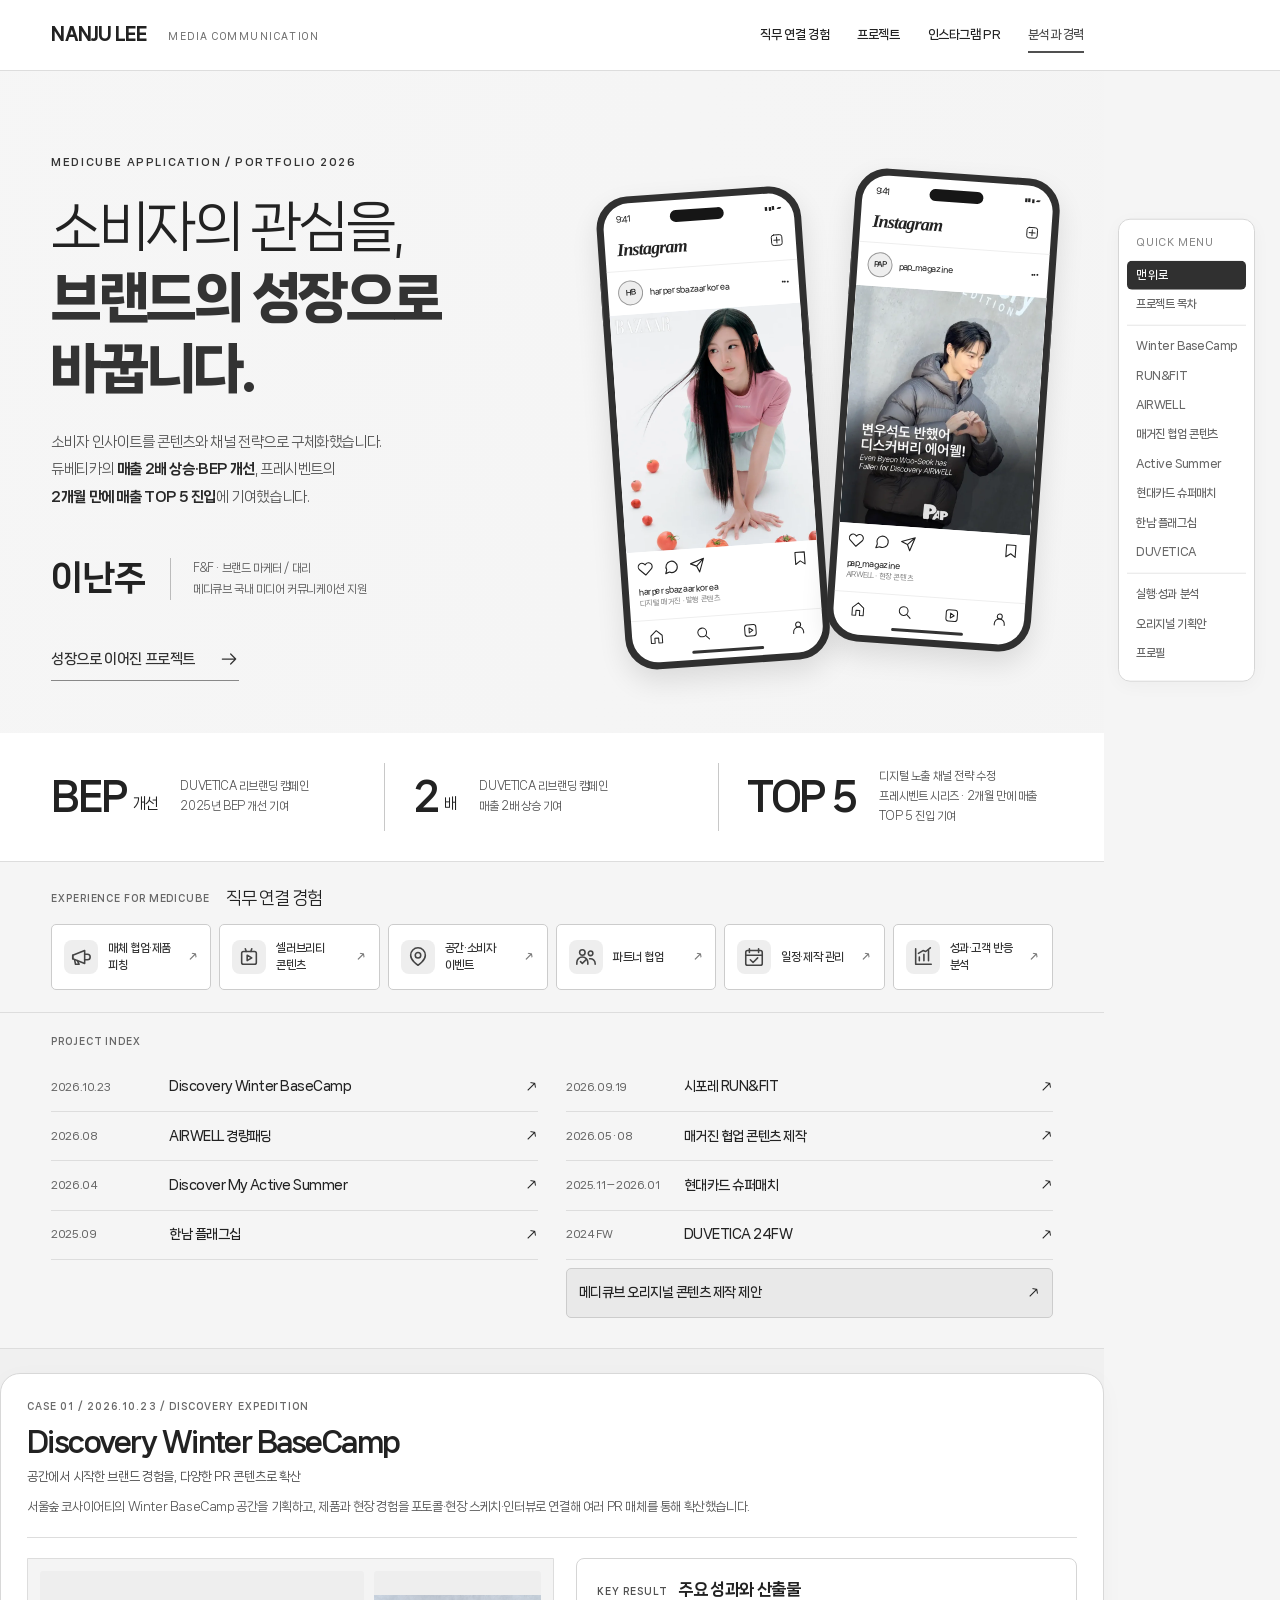
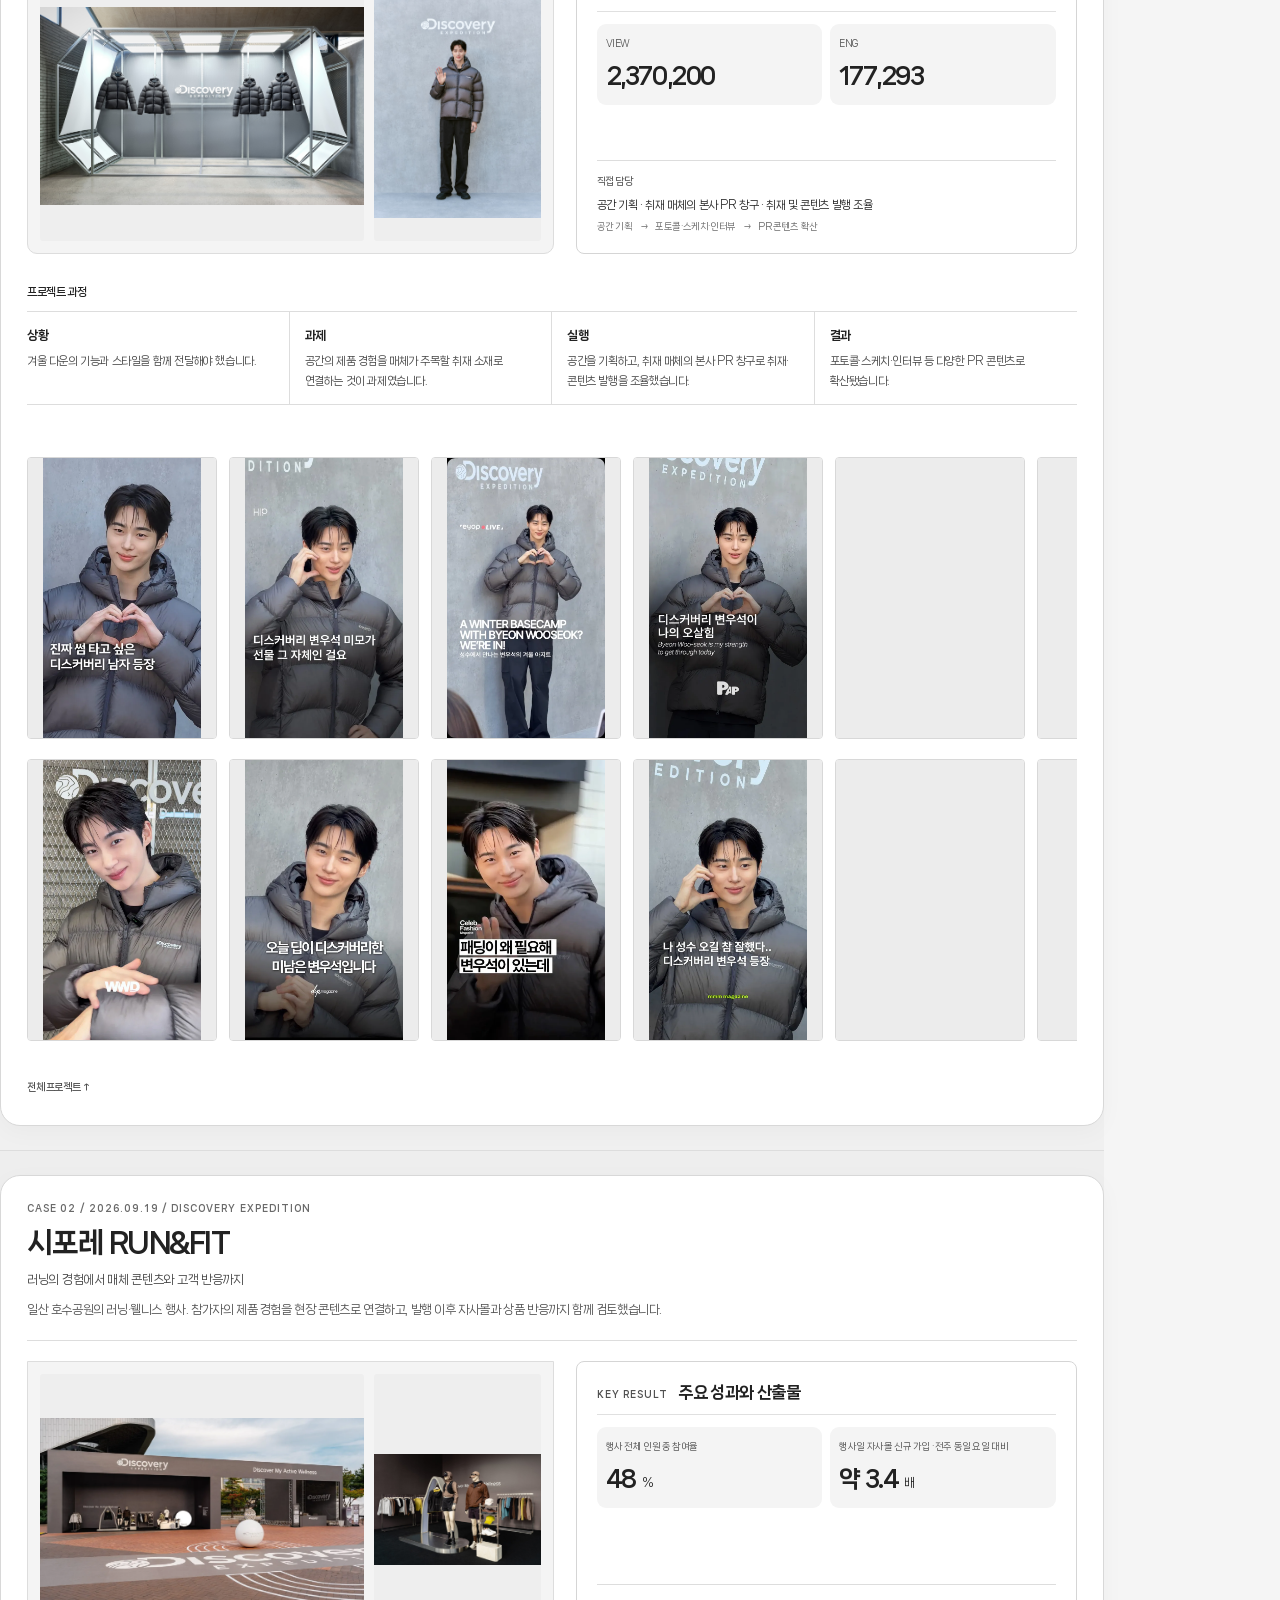
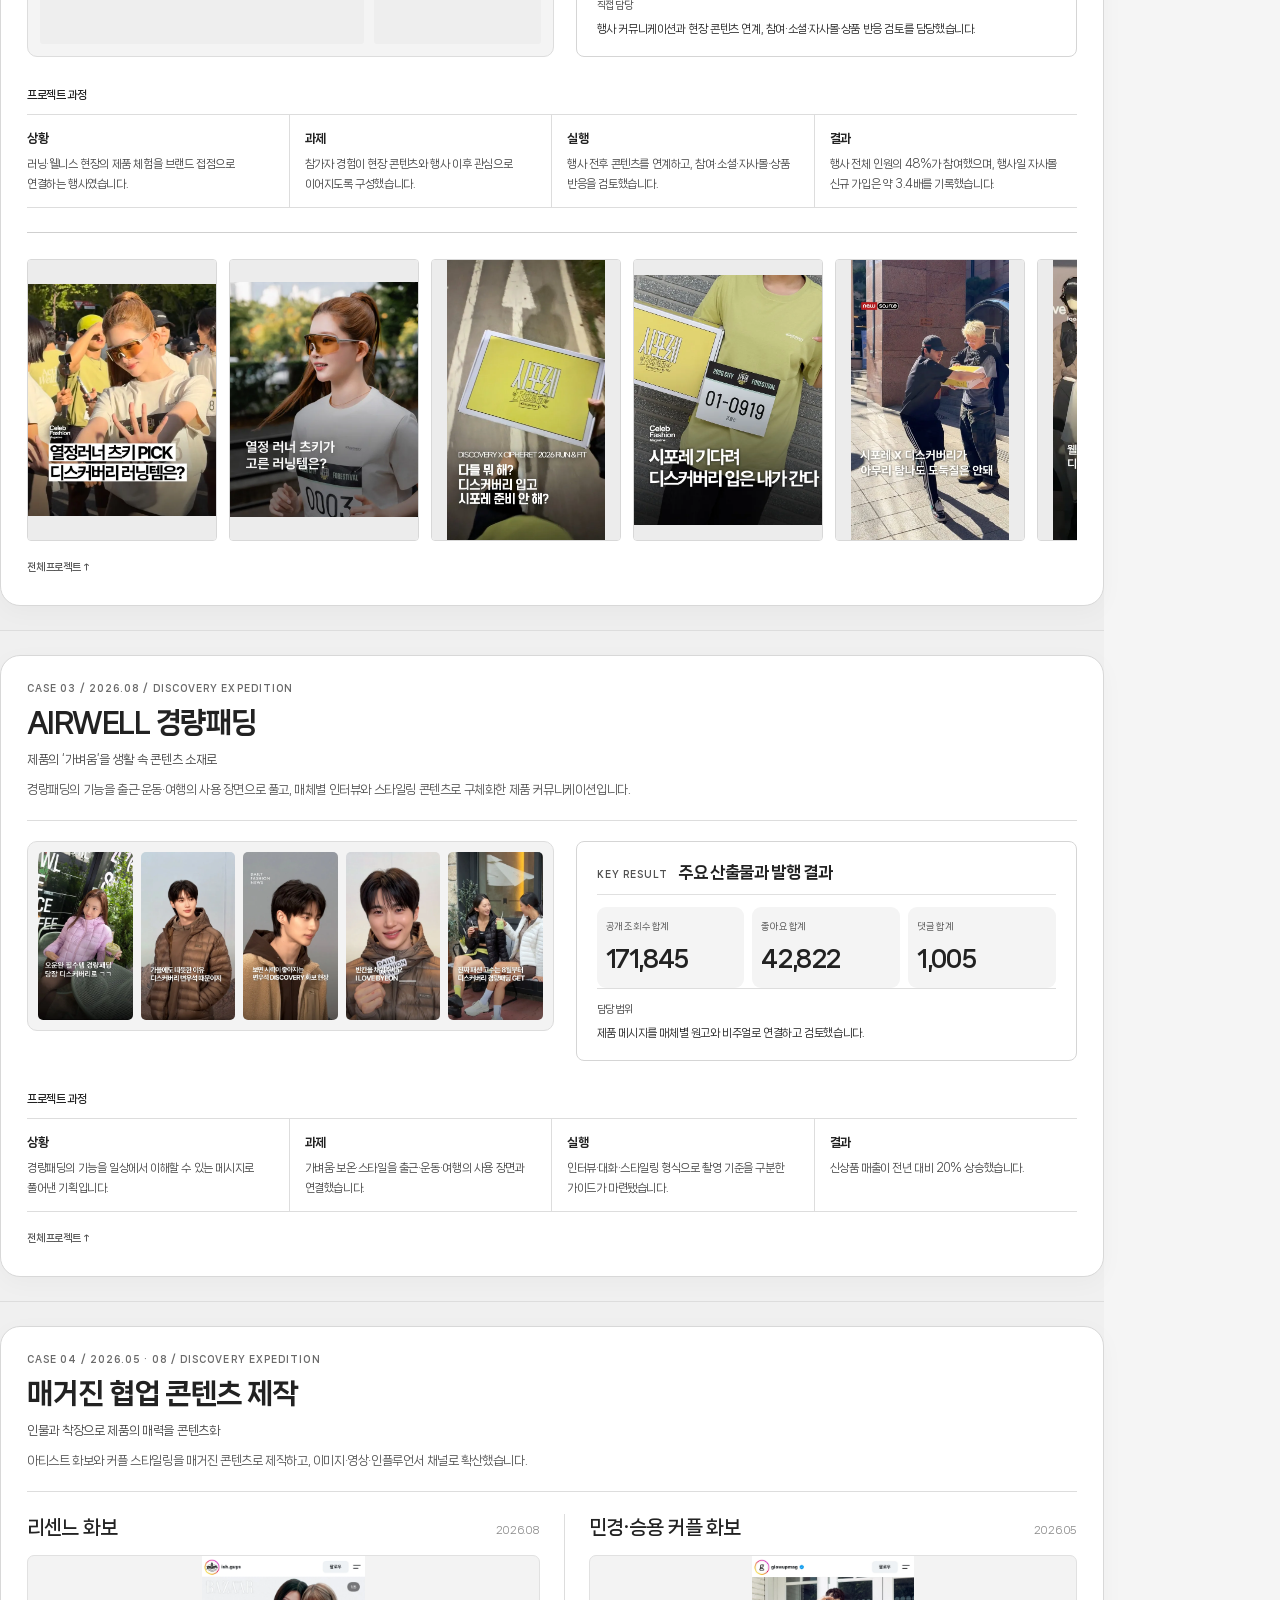
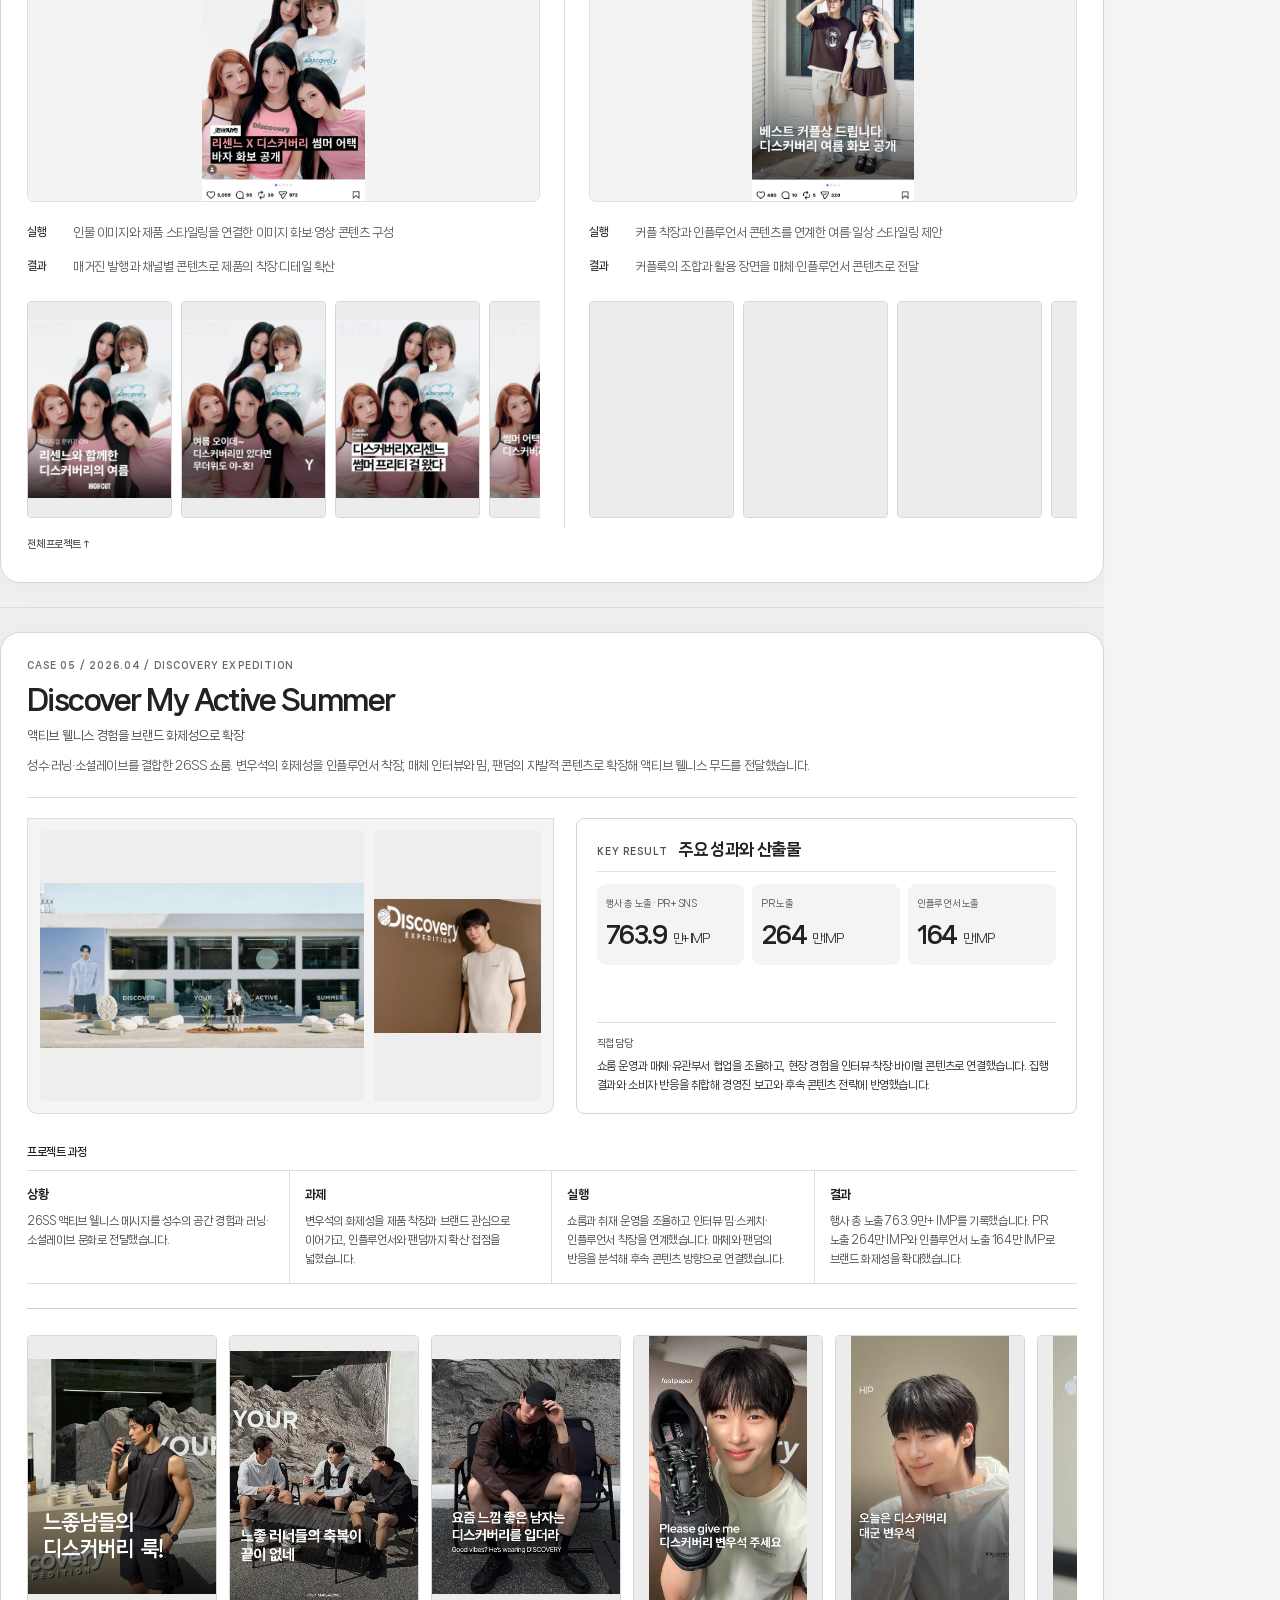
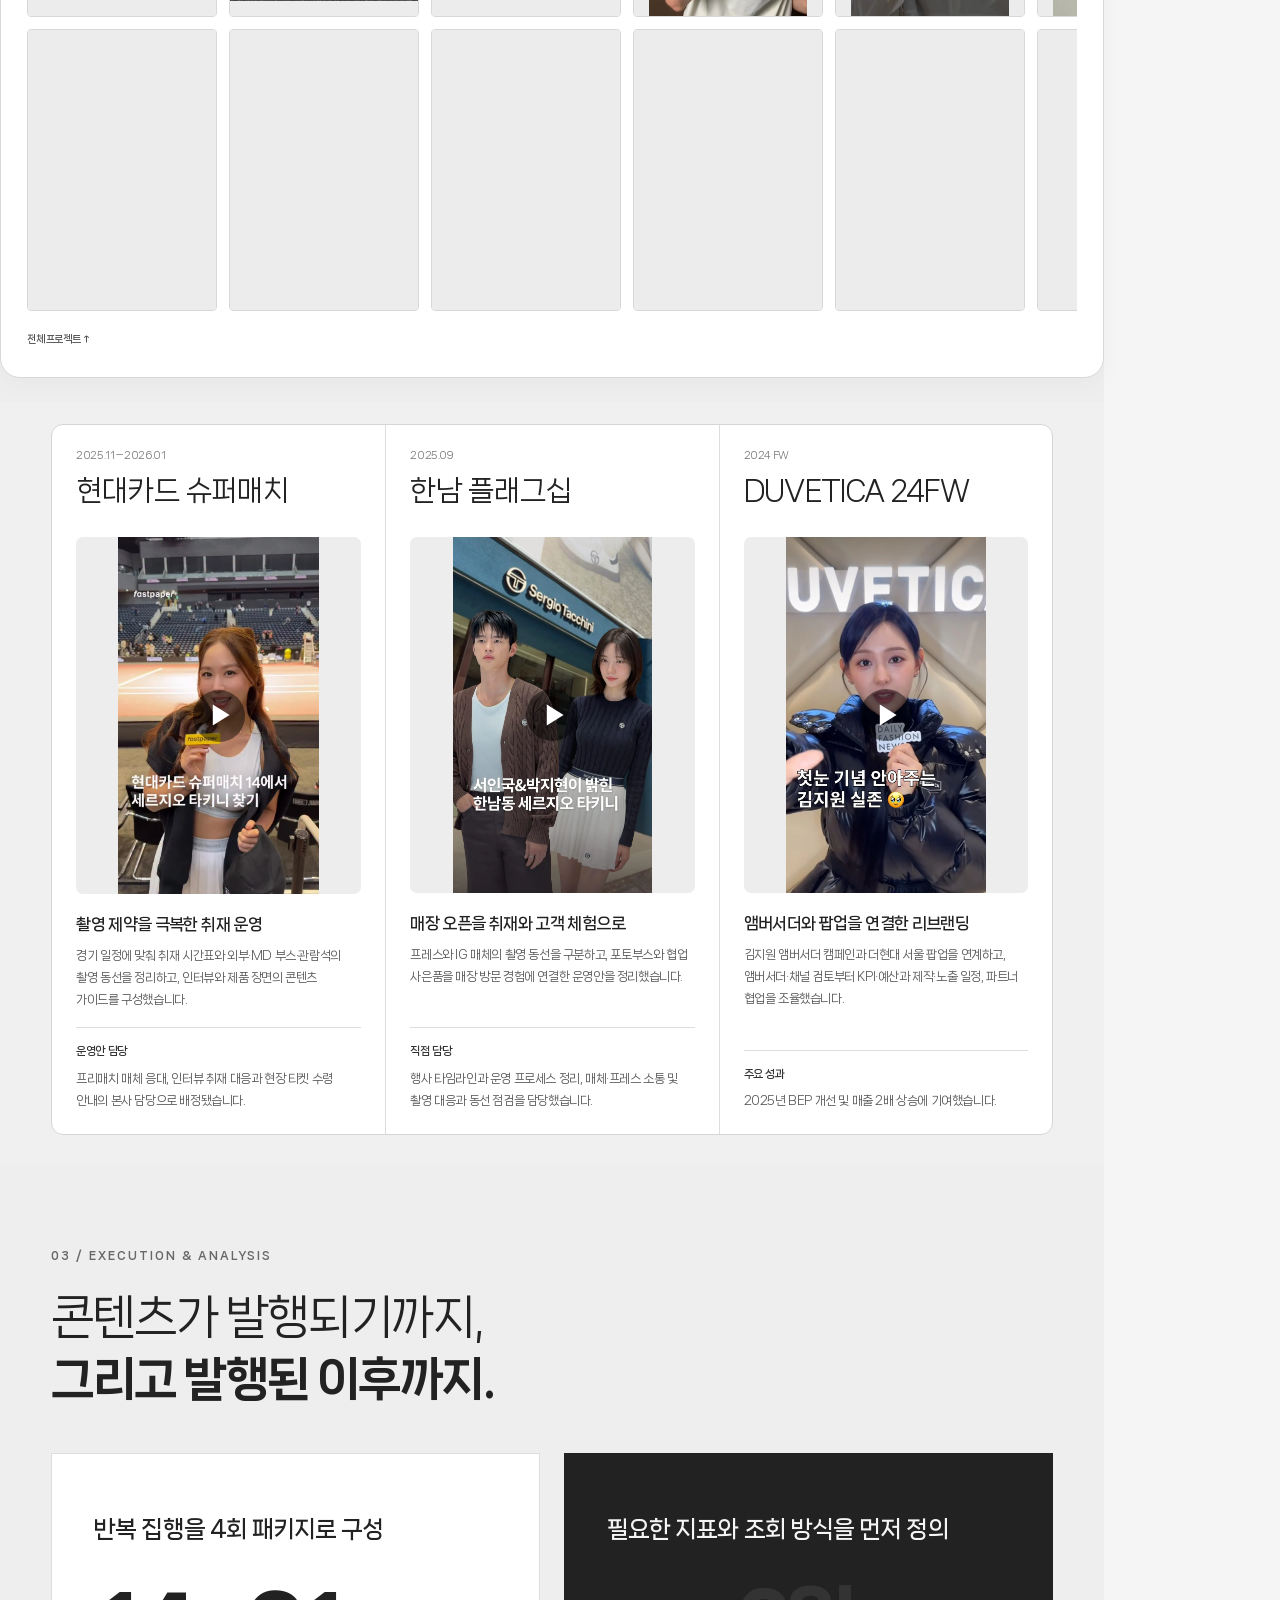
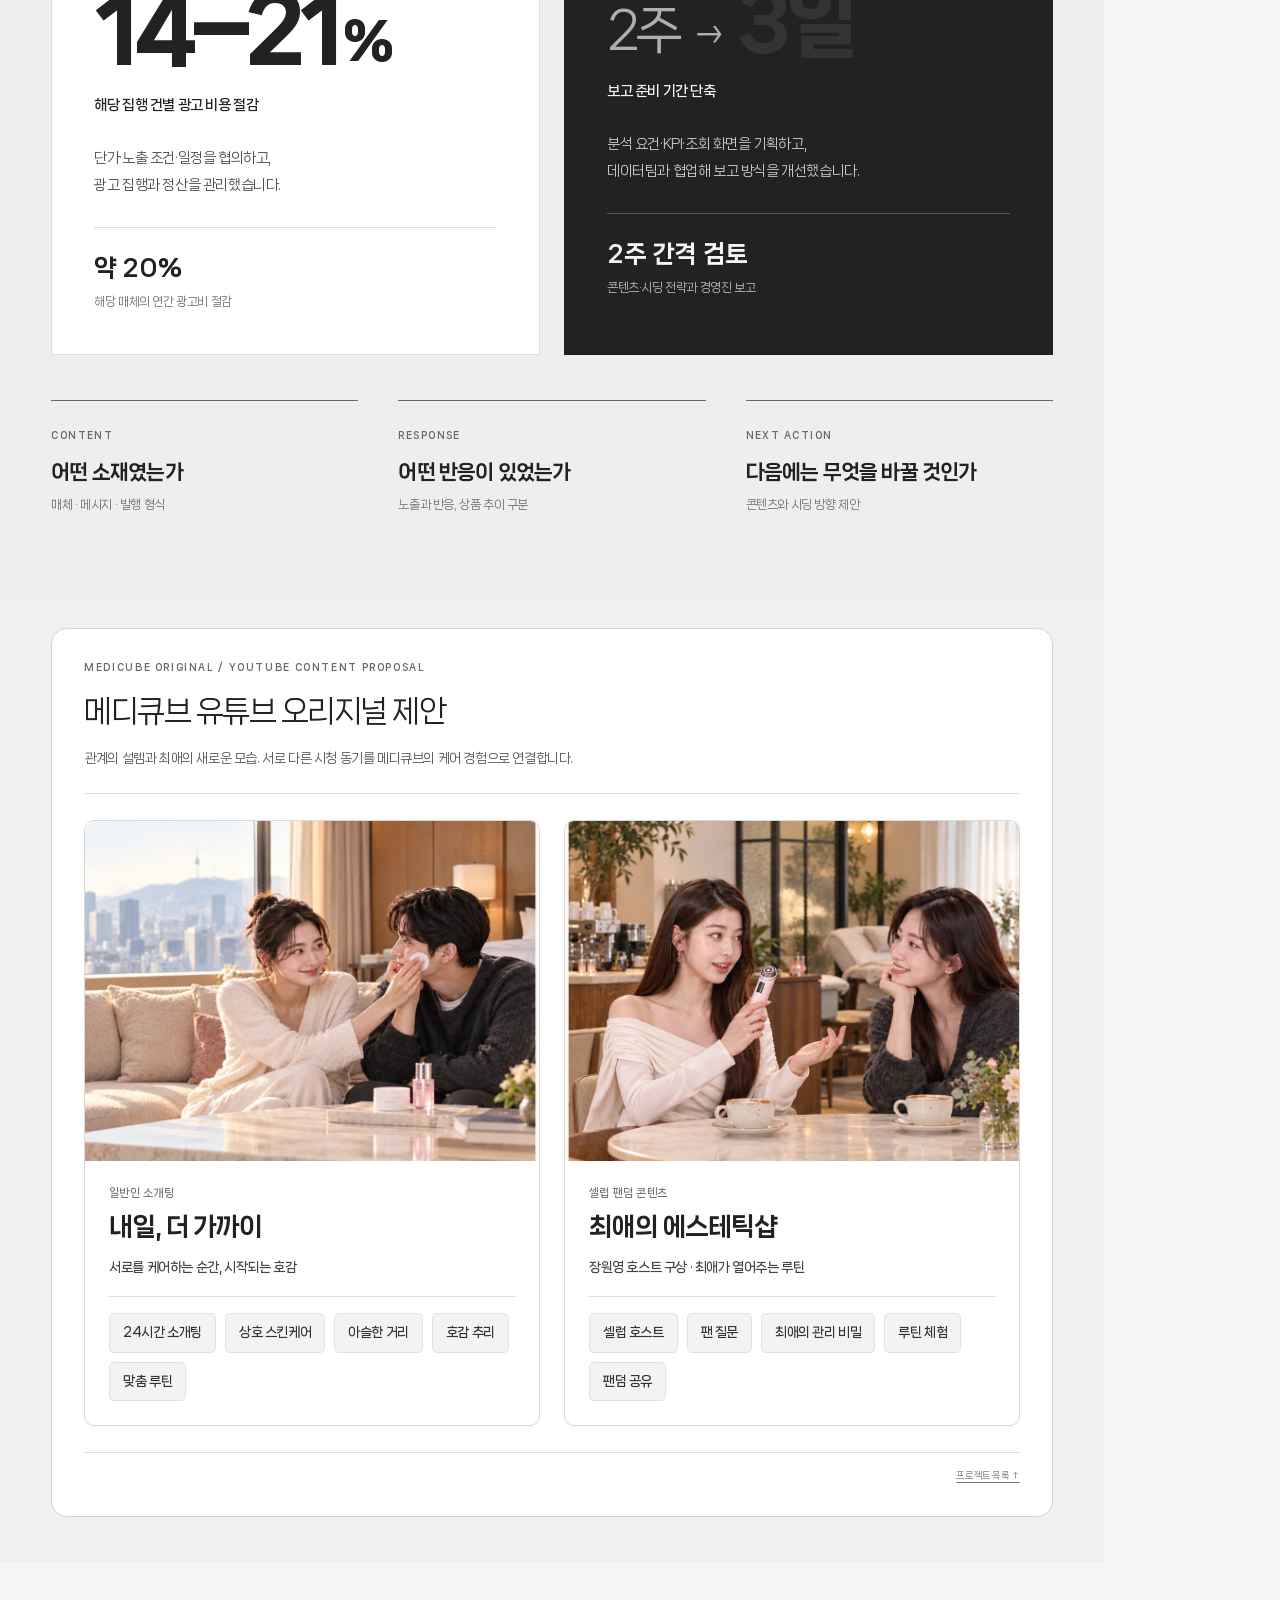
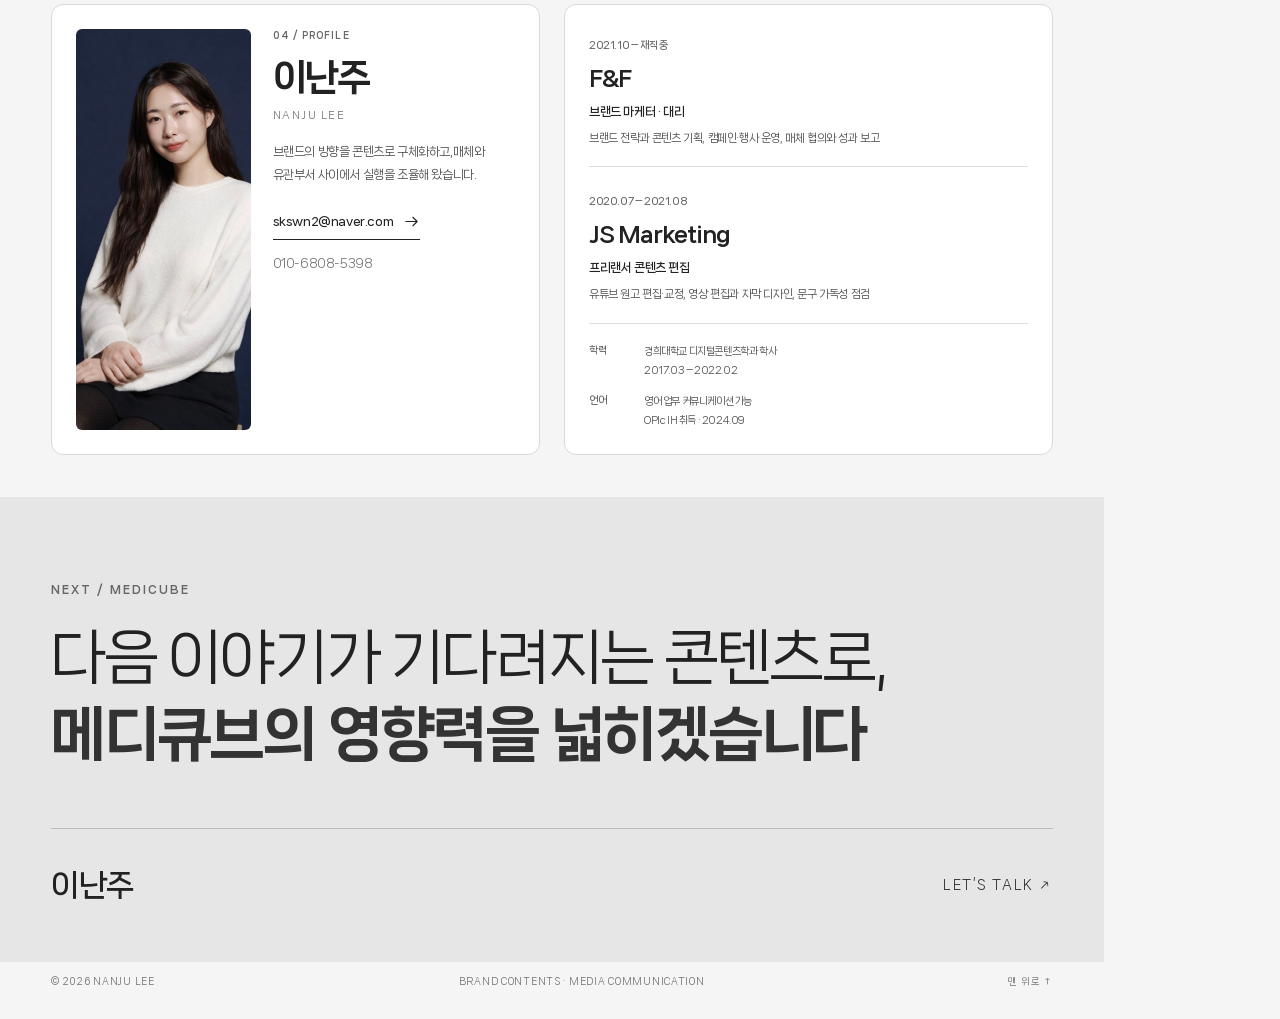
==== commit 5873fd58: "Set dating concept to 24 hours and distinguish hotel and aesthetic cafe locations" ====
--- a/index.html
+++ b/index.html
@@ -199,9 +199,9 @@
 <section class="original-proposal" id="medicube-original"><div class="wrap"><div class="proposal-panel">
 <header><p class="eyebrow">MEDICUBE ORIGINAL / YOUTUBE CONTENT PROPOSAL</p><h2>메디큐브 유튜브 오리지널 제안</h2><p class="proposal-deck">관계의 설렘과 최애의 새로운 모습. 서로 다른 시청 동기를 메디큐브의 케어 경험으로 연결합니다.</p></header>
 <div class="proposal-pair-grid">
-<article class="proposal-idea-card proposal-dating-card"><div class="proposal-idea-visual"><img src="assets/medicube-original-proposal-ai-v2.webp" alt="일반인 소개팅 기획을 표현한 AI 콘셉트 이미지" loading="lazy" decoding="async"></div><div class="proposal-idea-body"><p class="proposal-audience">일반인 소개팅</p><h3>내일, 더 가까이</h3><p class="proposal-hook">서로를 케어하는 순간, 시작되는 호감</p>
-<ul class="proposal-five-keywords" aria-label="기획 핵심 키워드"><li>72시간 소개팅</li><li>상호 스킨케어</li><li>아슬한 거리</li><li>호감 추리</li><li>맞춤 루틴</li></ul></div></article>
-<article class="proposal-idea-card proposal-fandom-card"><div class="proposal-idea-visual"><img src="assets/medicube-original-proposal-ai-v2.webp" alt="셀럽 팬덤 콘텐츠 기획을 표현한 AI 콘셉트 이미지" loading="lazy" decoding="async"></div><div class="proposal-idea-body"><p class="proposal-audience">셀럽 팬덤 콘텐츠</p><h3>최애의 에스테틱샵</h3><p class="proposal-hook">장원영 호스트 구상 · 최애가 열어주는 루틴</p>
+<article class="proposal-idea-card proposal-dating-card"><div class="proposal-idea-visual"><img src="assets/medicube-proposal-hotel-cafe-v3.webp" alt="호텔 스위트룸에서 서로 피부를 관리하는 24시간 소개팅 기획 이미지" loading="lazy" decoding="async"></div><div class="proposal-idea-body"><p class="proposal-audience">일반인 소개팅</p><h3>내일, 더 가까이</h3><p class="proposal-hook">서로를 케어하는 순간, 시작되는 호감</p>
+<ul class="proposal-five-keywords" aria-label="기획 핵심 키워드"><li>24시간 소개팅</li><li>상호 스킨케어</li><li>아슬한 거리</li><li>호감 추리</li><li>맞춤 루틴</li></ul></div></article>
+<article class="proposal-idea-card proposal-fandom-card"><div class="proposal-idea-visual"><img src="assets/medicube-proposal-hotel-cafe-v3.webp" alt="에스테틱 카페에서 루틴을 소개하는 셀럽 뷰티 토크 기획 이미지" loading="lazy" decoding="async"></div><div class="proposal-idea-body"><p class="proposal-audience">셀럽 팬덤 콘텐츠</p><h3>최애의 에스테틱샵</h3><p class="proposal-hook">장원영 호스트 구상 · 최애가 열어주는 루틴</p>
 <ul class="proposal-five-keywords" aria-label="기획 핵심 키워드"><li>셀럽 호스트</li><li>팬 질문</li><li>최애의 관리 비밀</li><li>루틴 체험</li><li>팬덤 공유</li></ul></div></article>
 </div><div class="proposal-footer"><a href="#projects">프로젝트 목록 ↑</a></div>
 </div></div></section><section class="wrap profile" id="profile"><div>
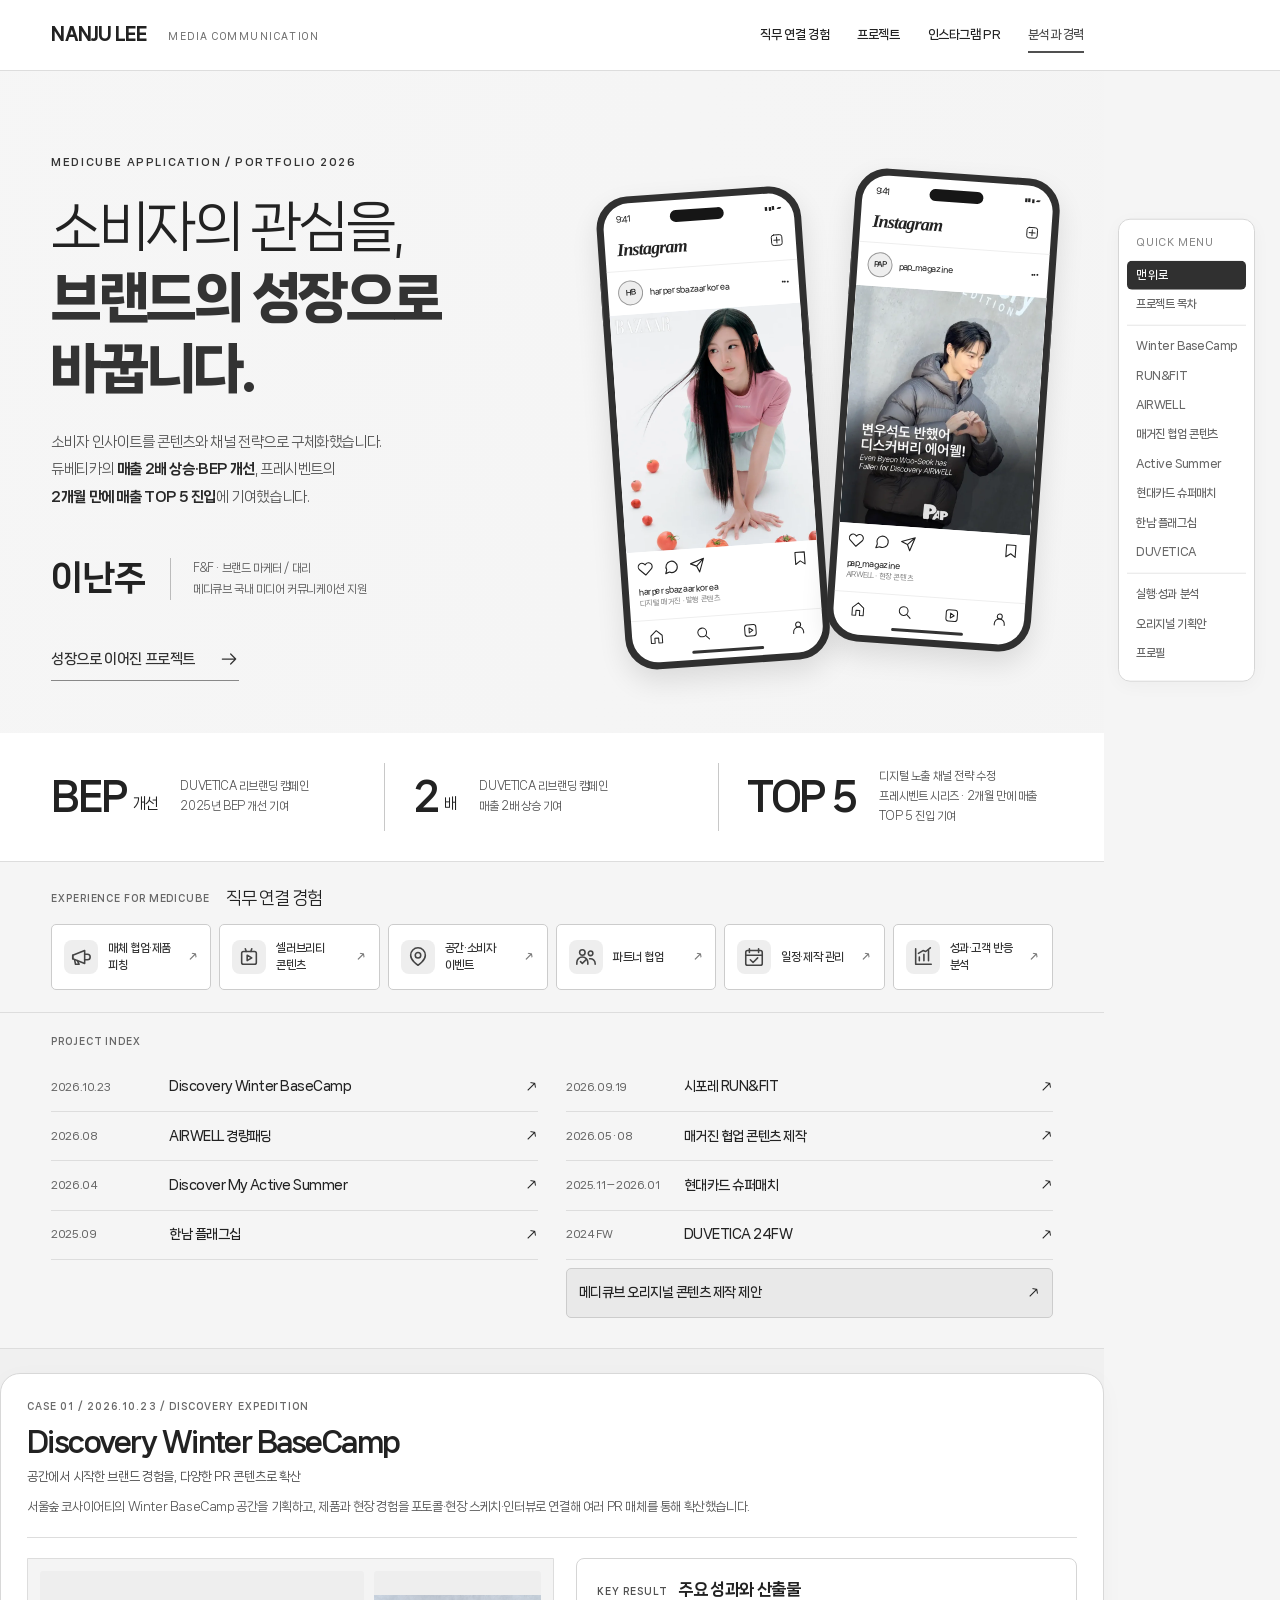
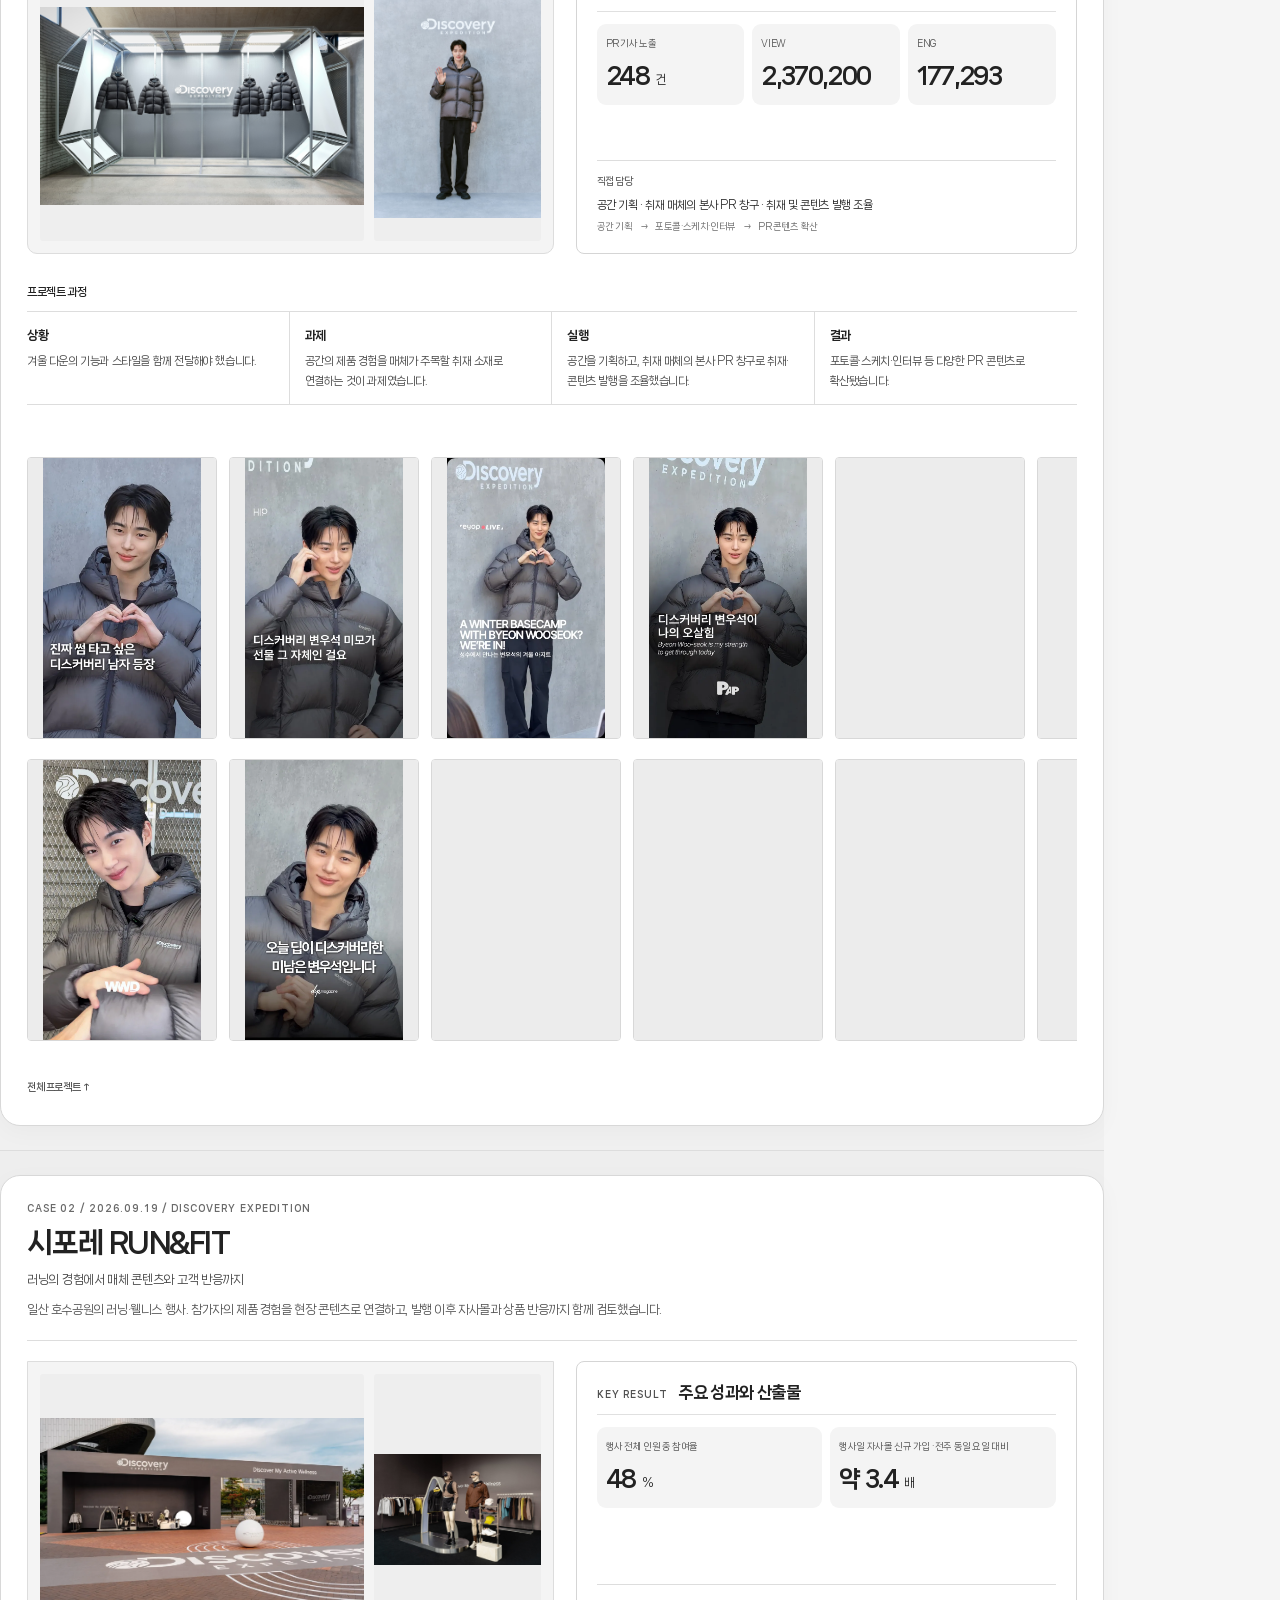
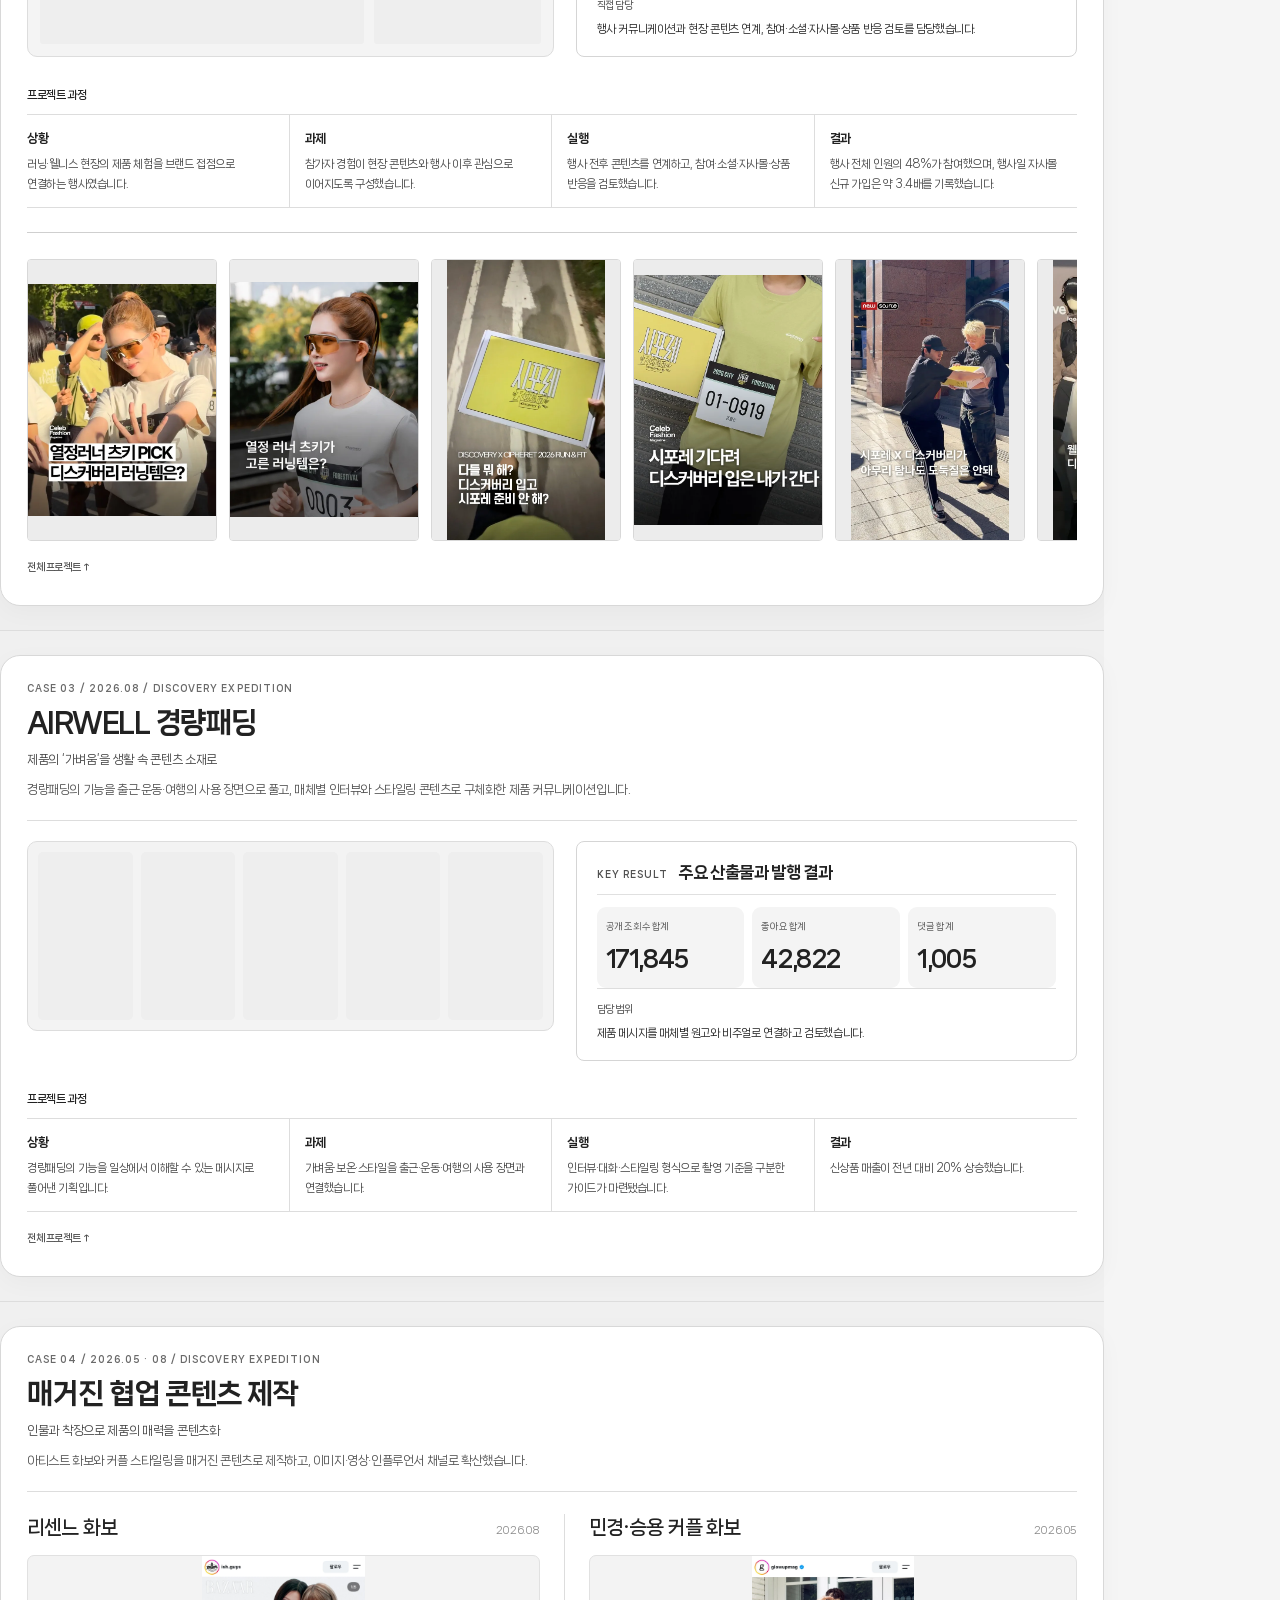
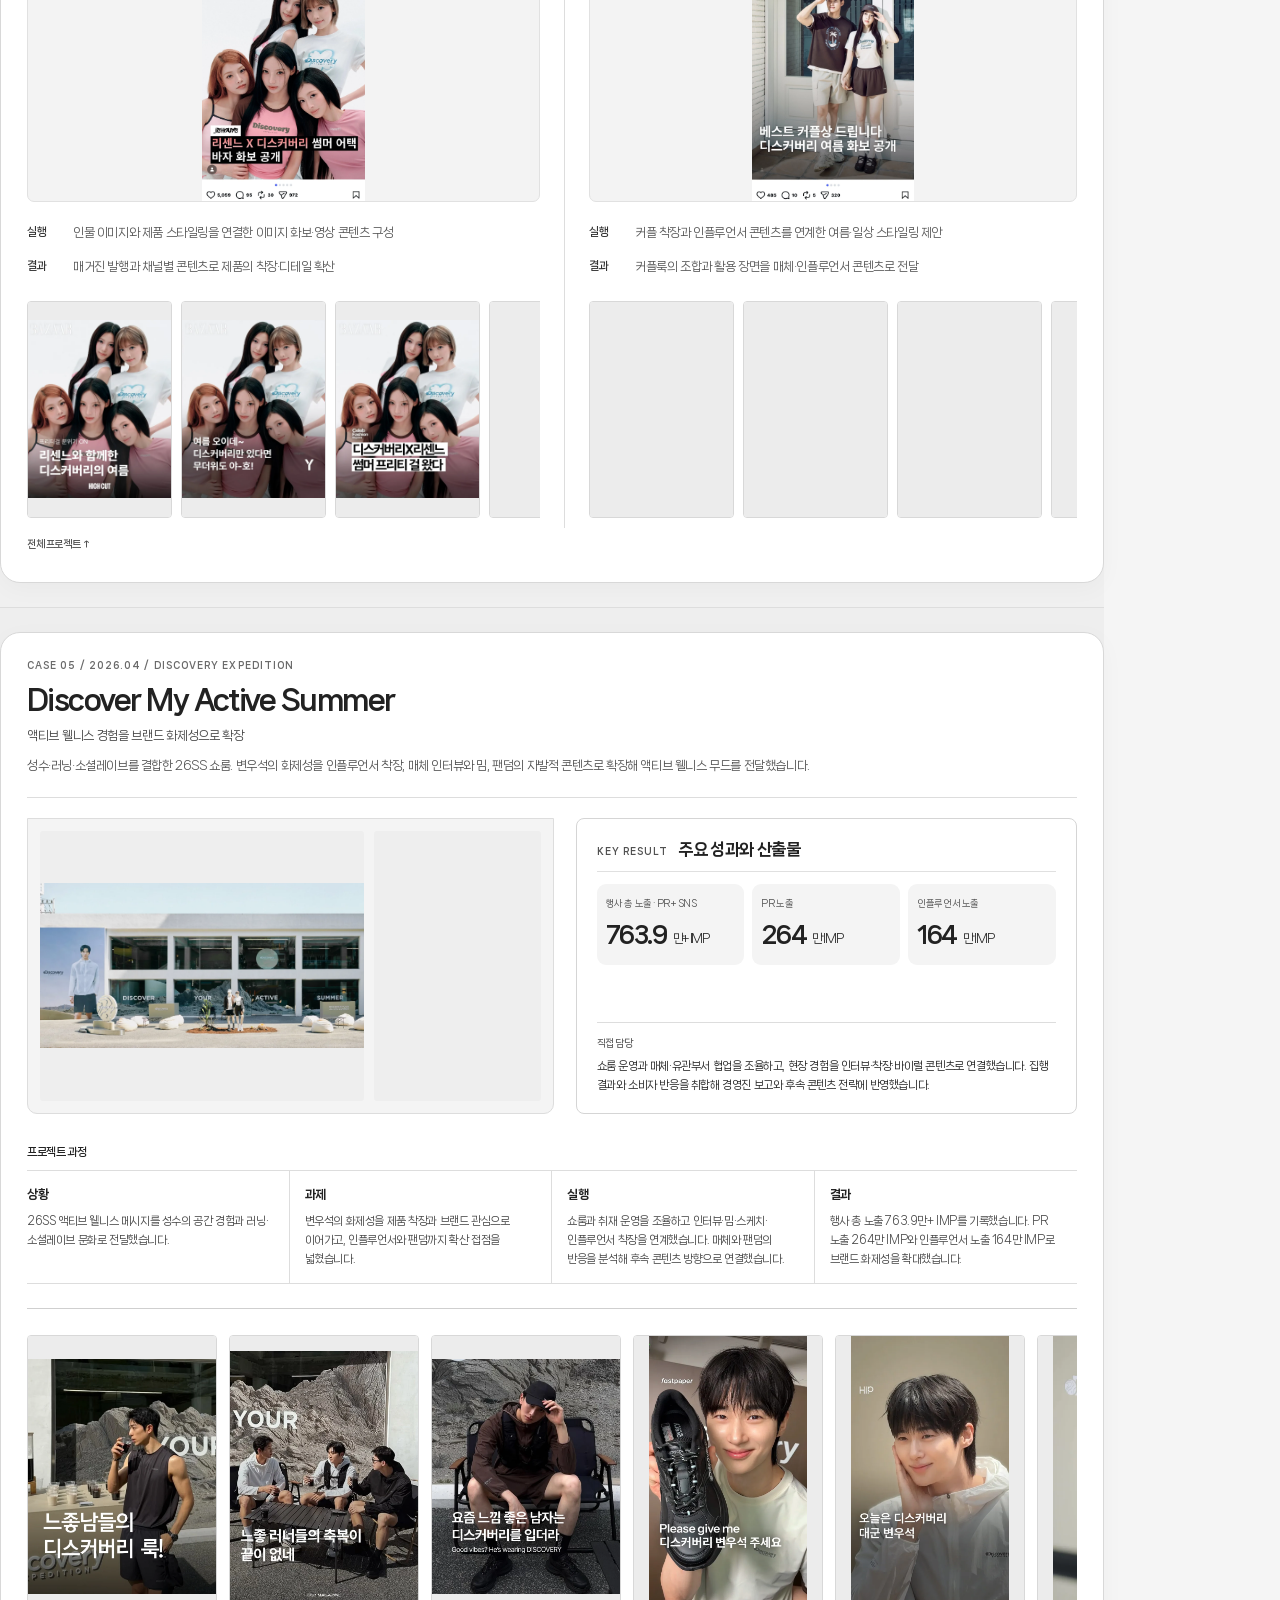
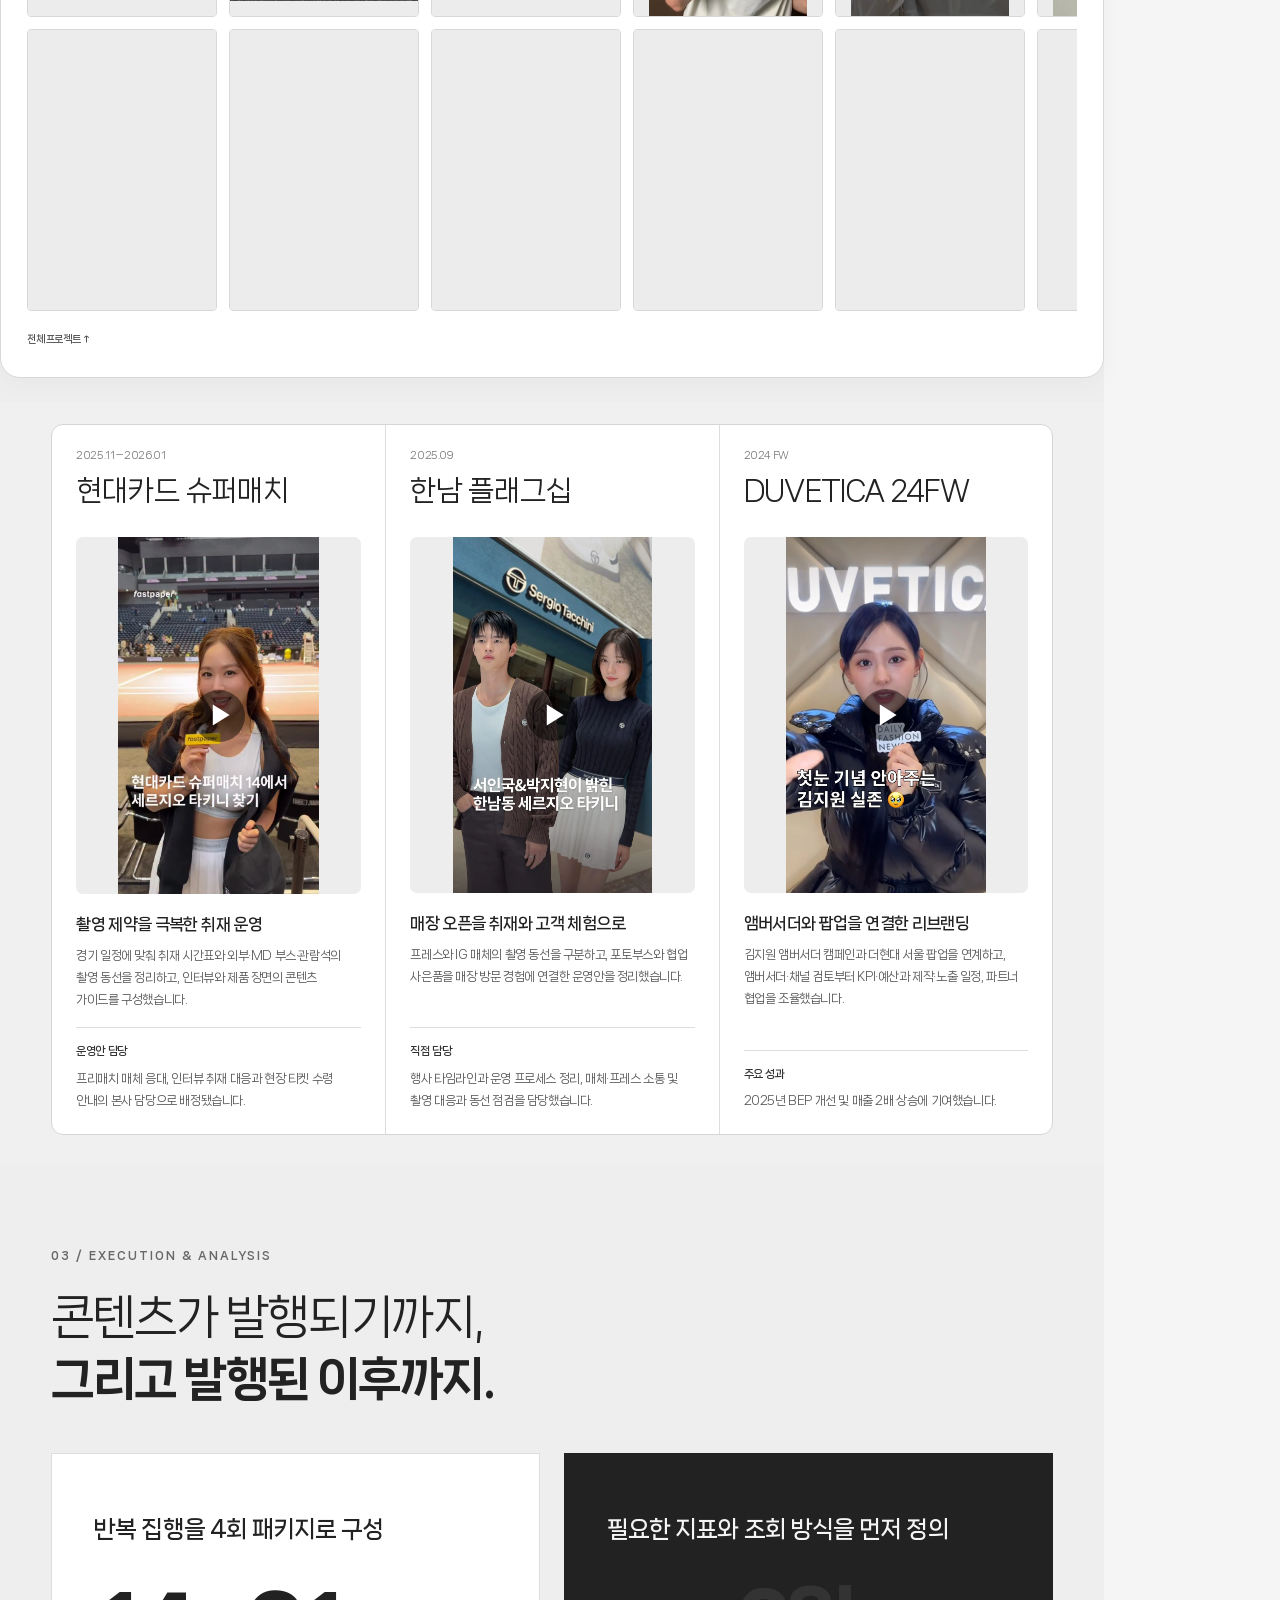
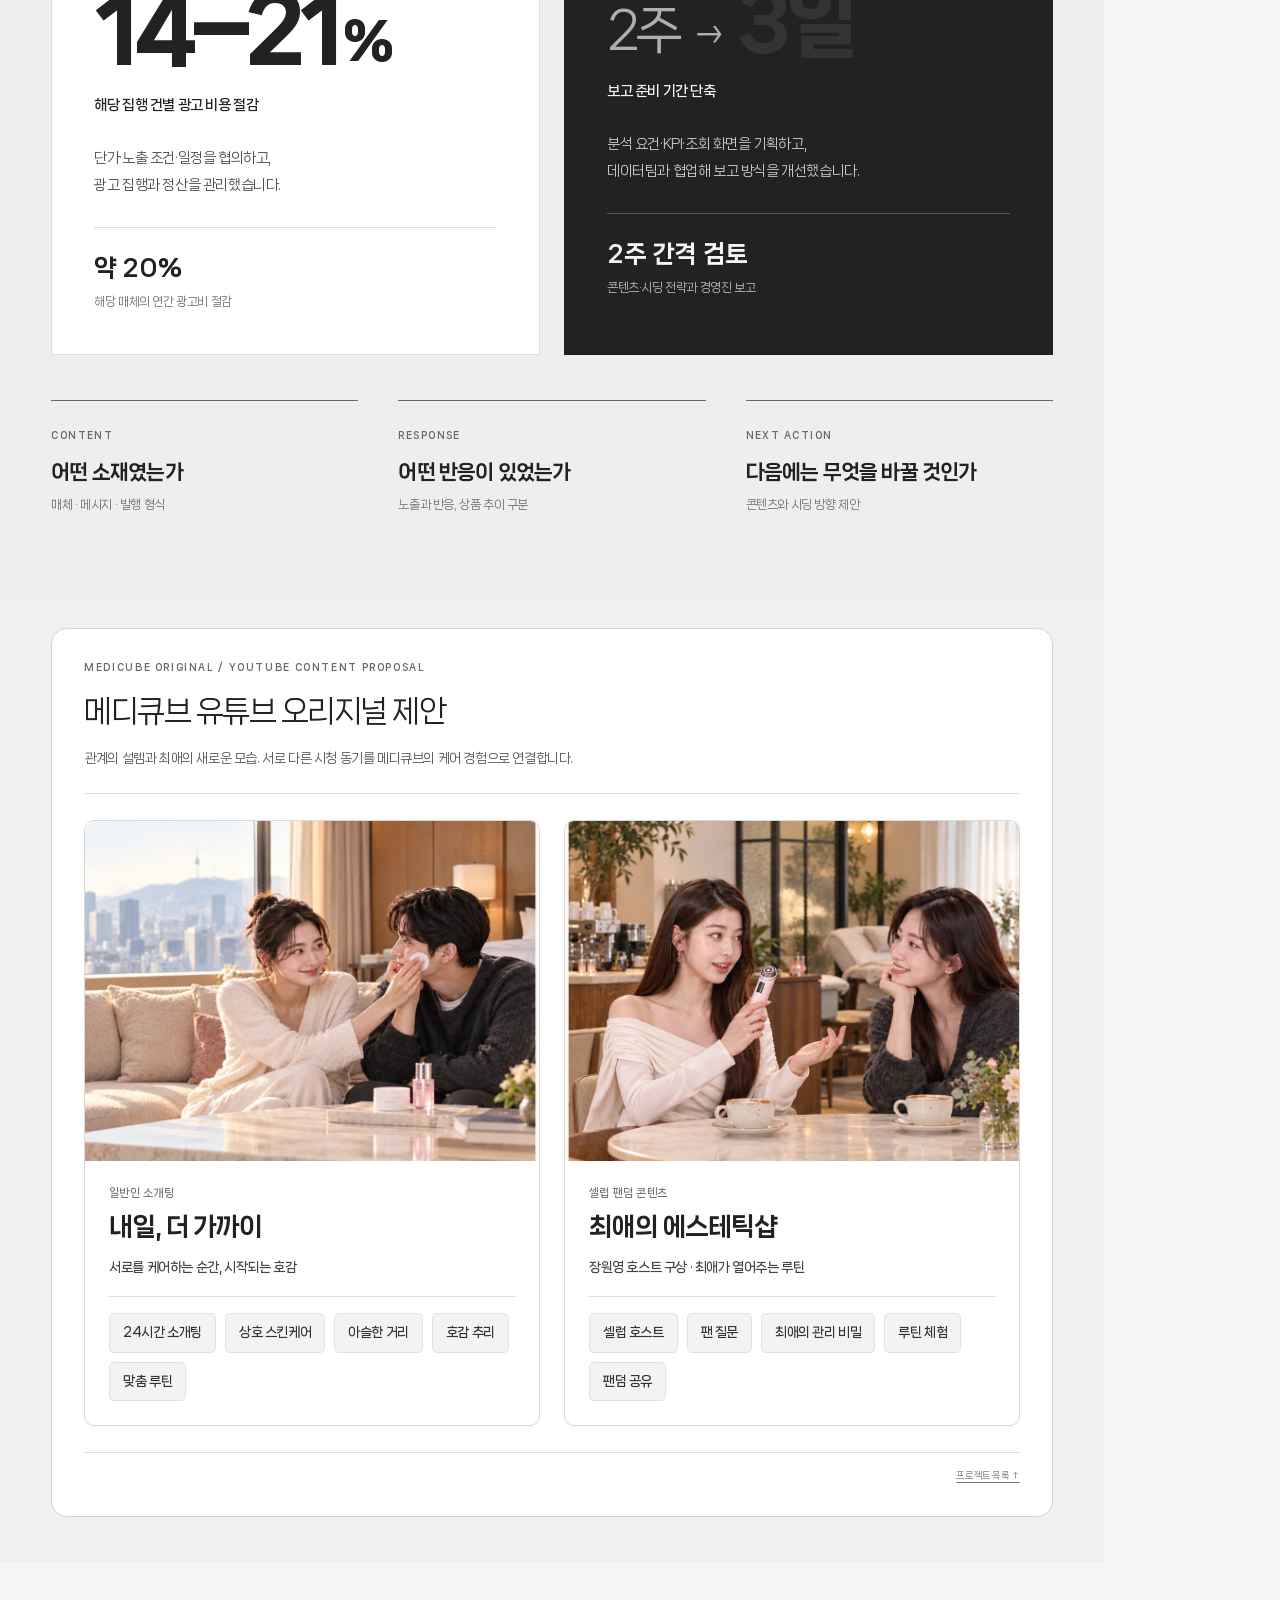
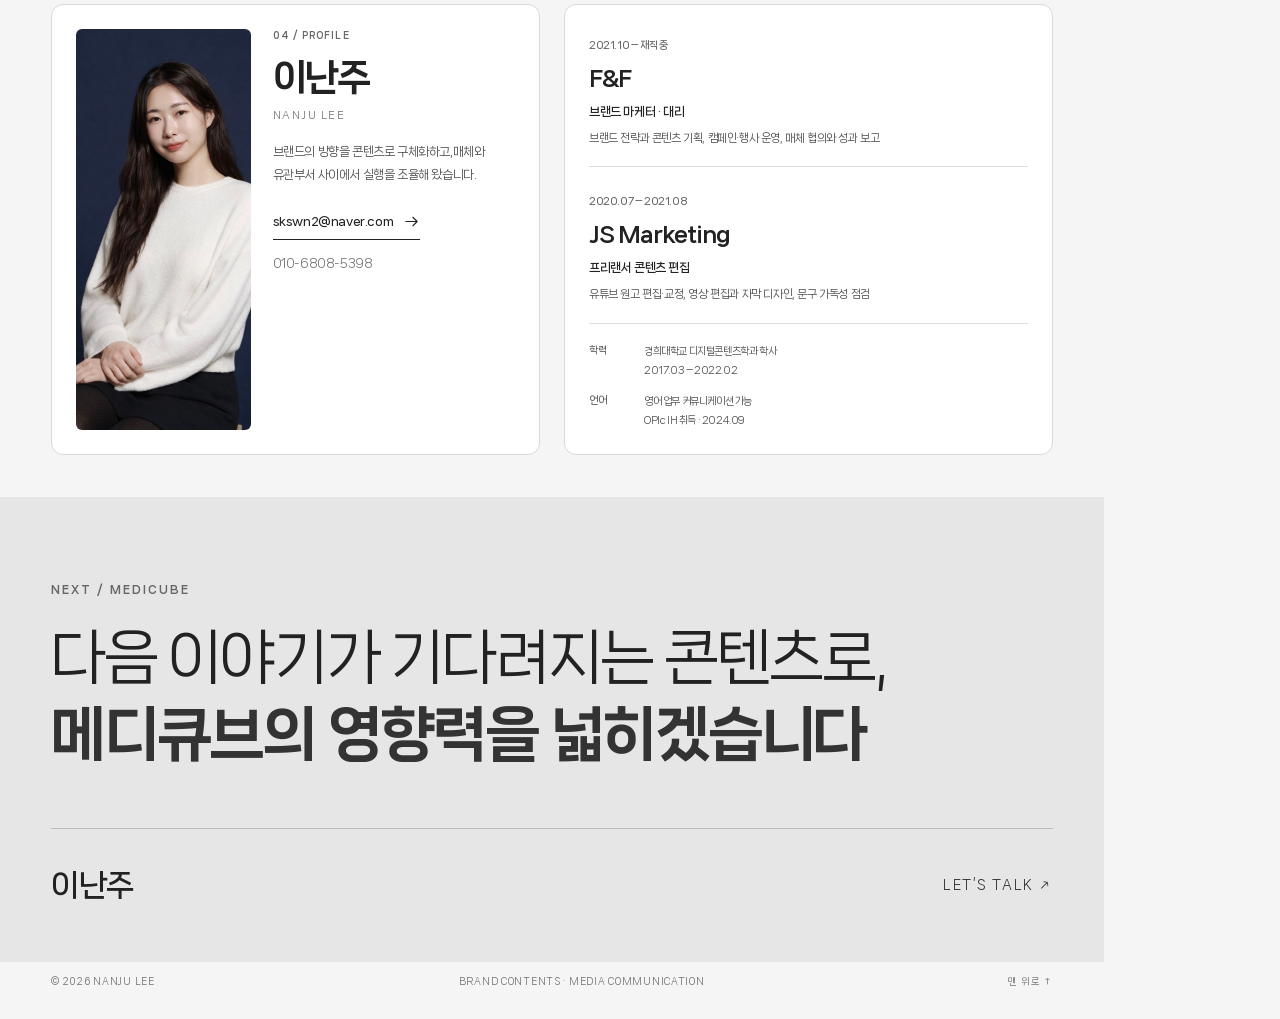
==== commit 2b1e1bc3: "Add Winter BaseCamp PR article exposure result" ====
--- a/index.html
+++ b/index.html
@@ -80,7 +80,11 @@
 <div class="module-heading">
 <span>KEY RESULT</span><h3>주요 성과와 산출물</h3>
 </div>
-<dl class="result-grid" style="grid-template-columns:repeat(2,minmax(0,1fr))">
+<dl class="result-grid" style="grid-template-columns:repeat(3,minmax(0,1fr))">
+<div>
+<dt>PR 기사 노출</dt>
+<dd>248<small>건</small></dd>
+</div>
 <div>
 <dt>VIEW</dt>
 <dd class="">2,370,200</dd>
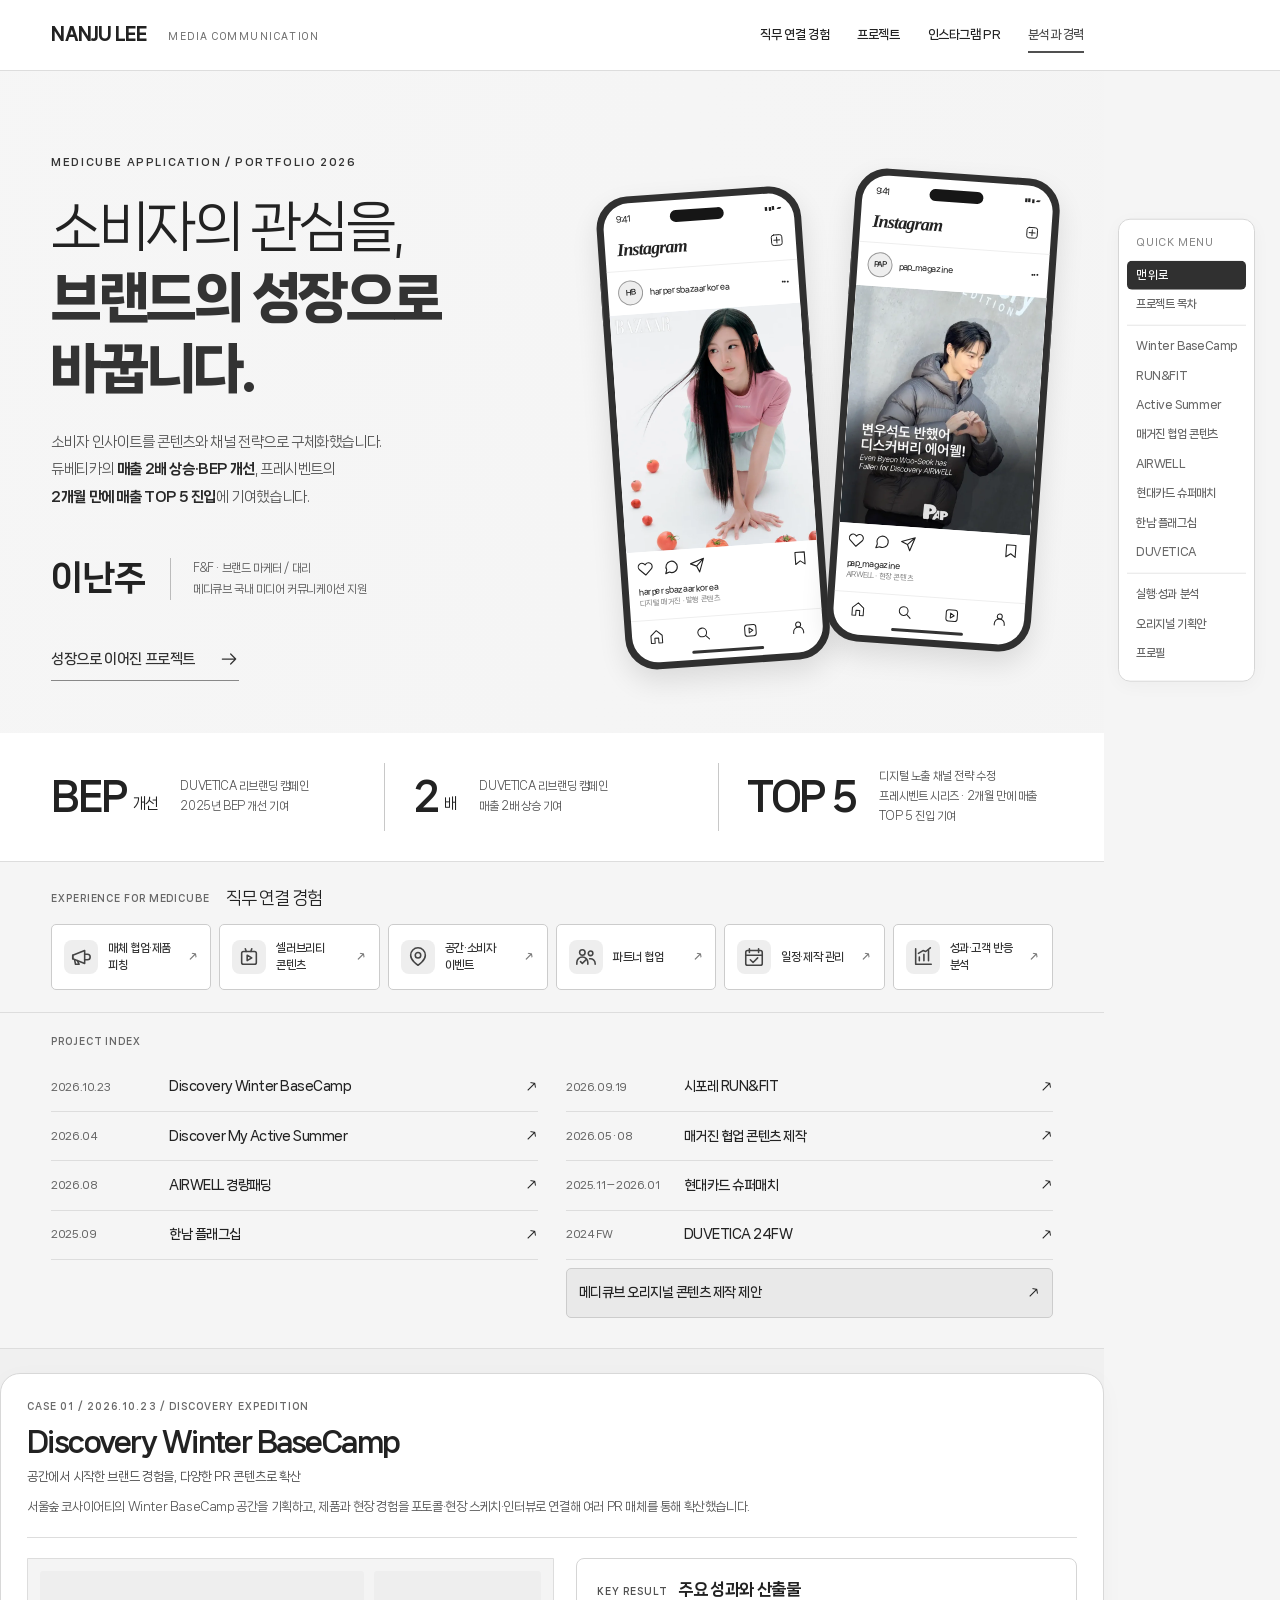
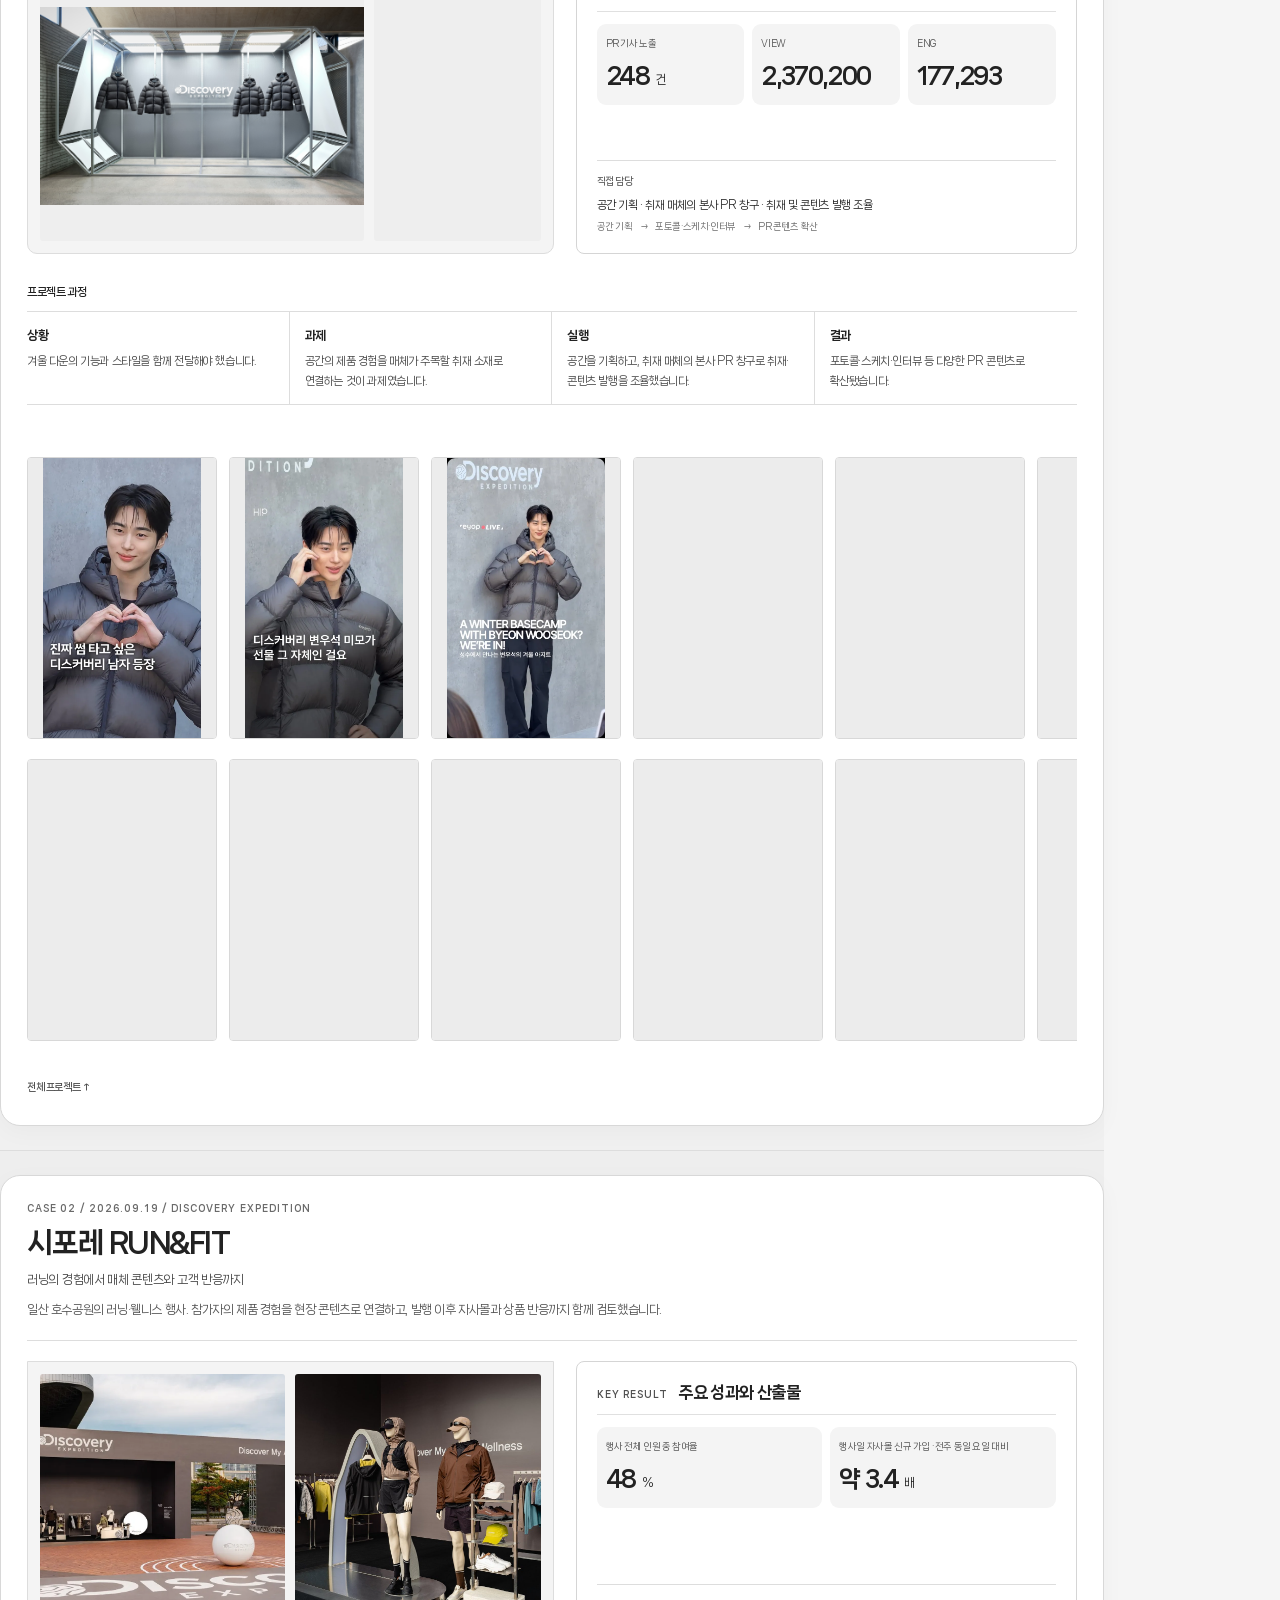
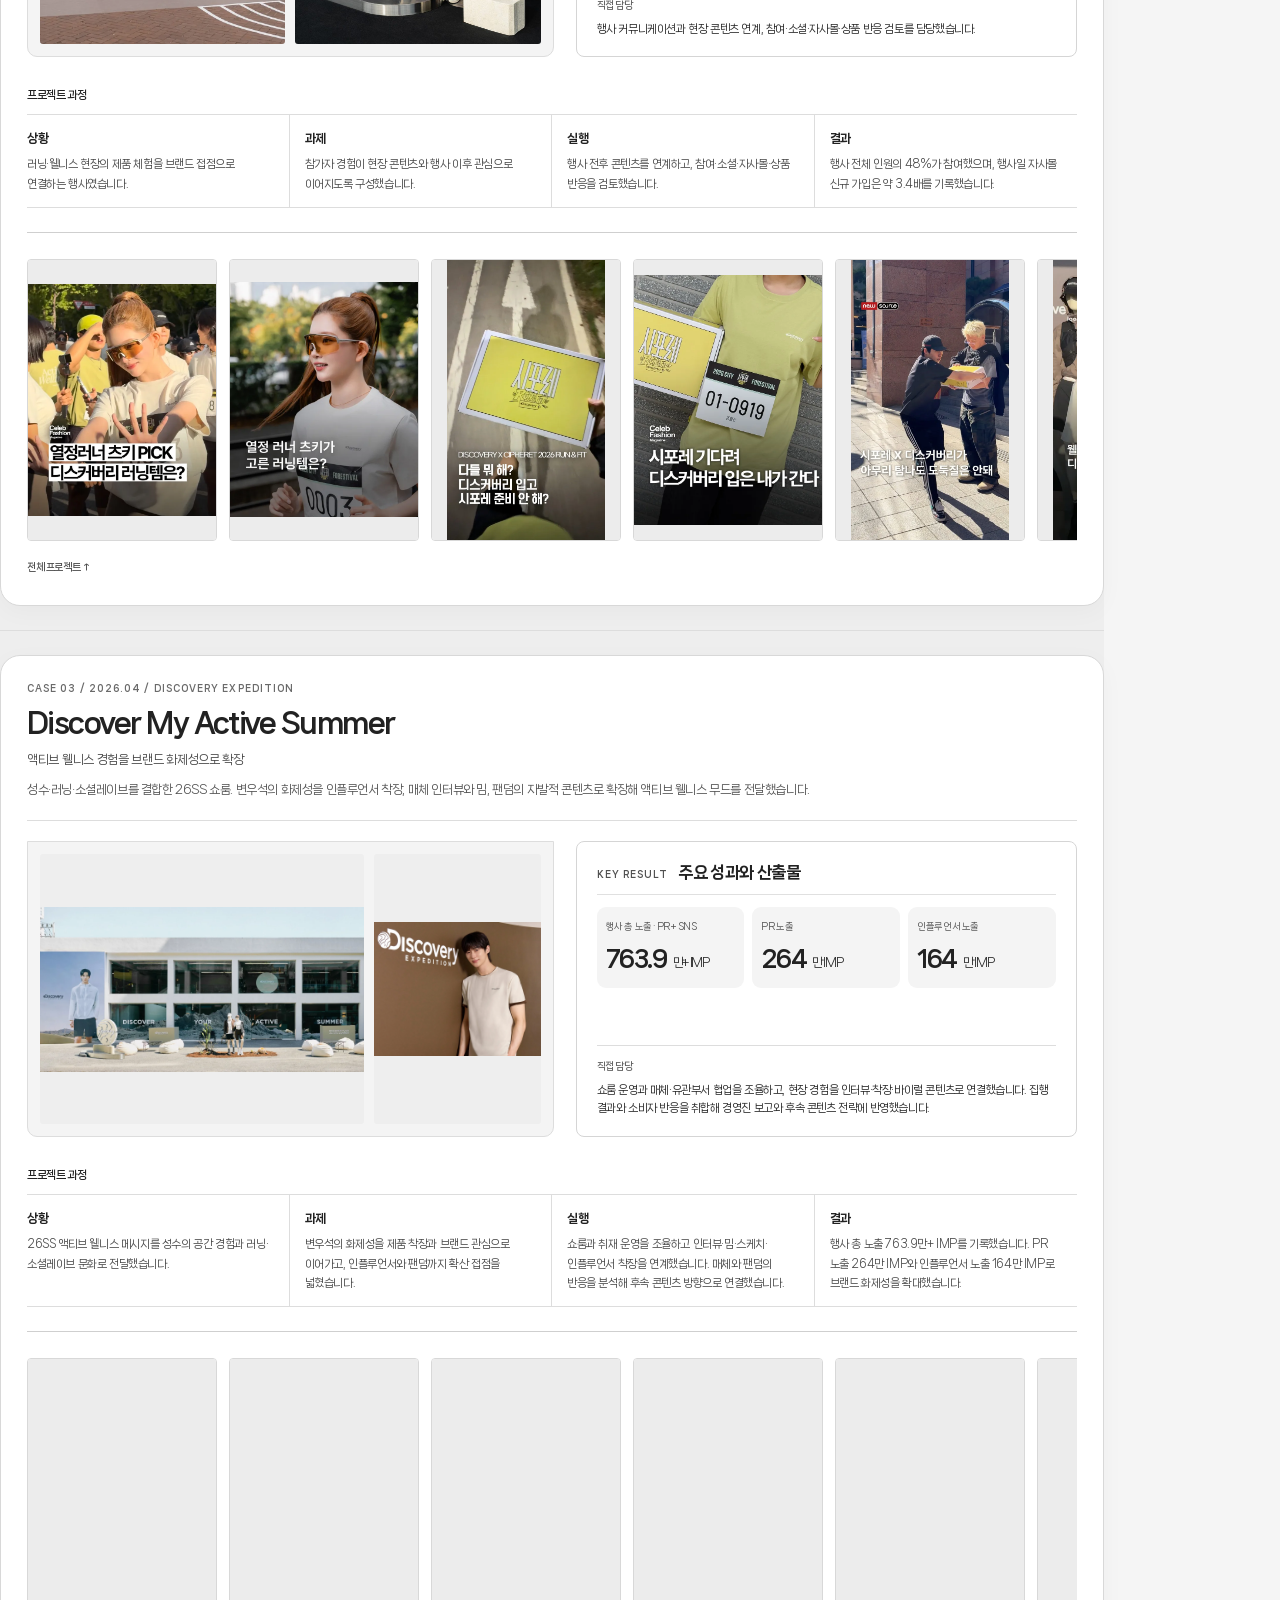
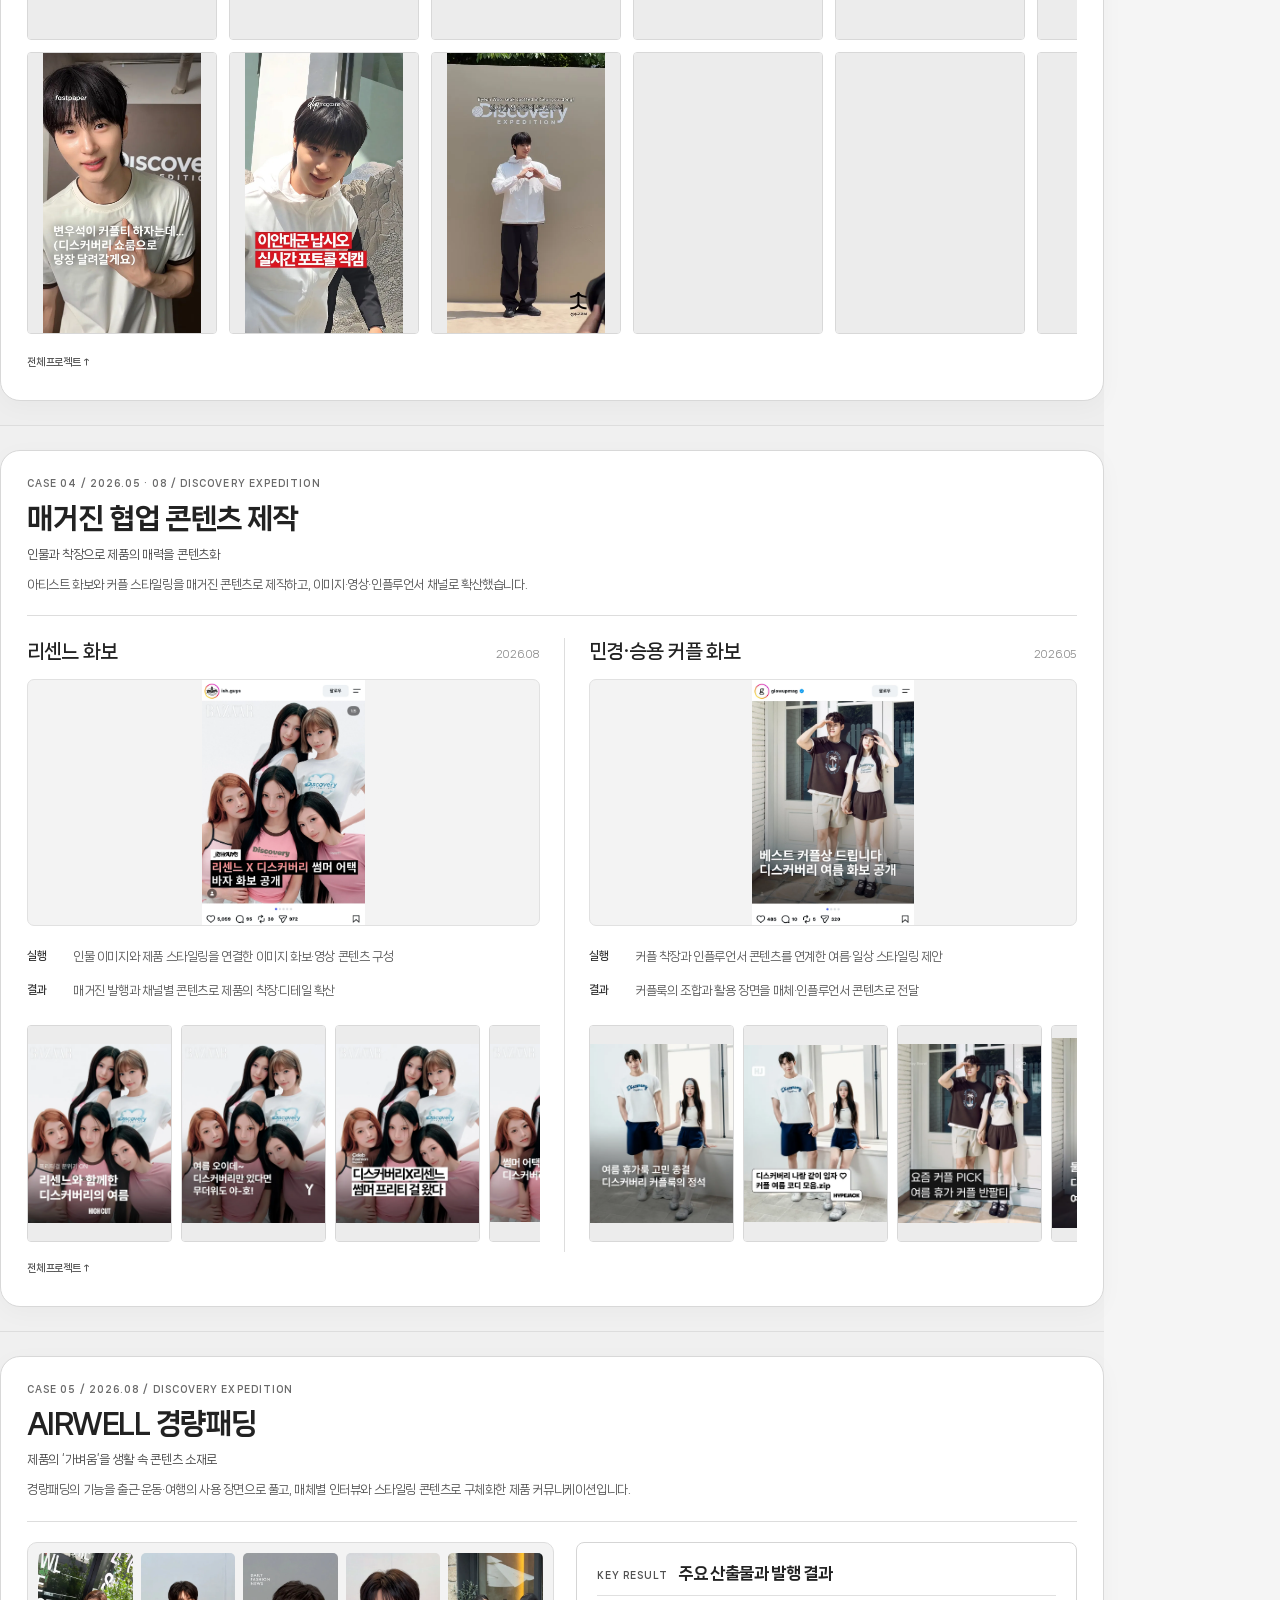
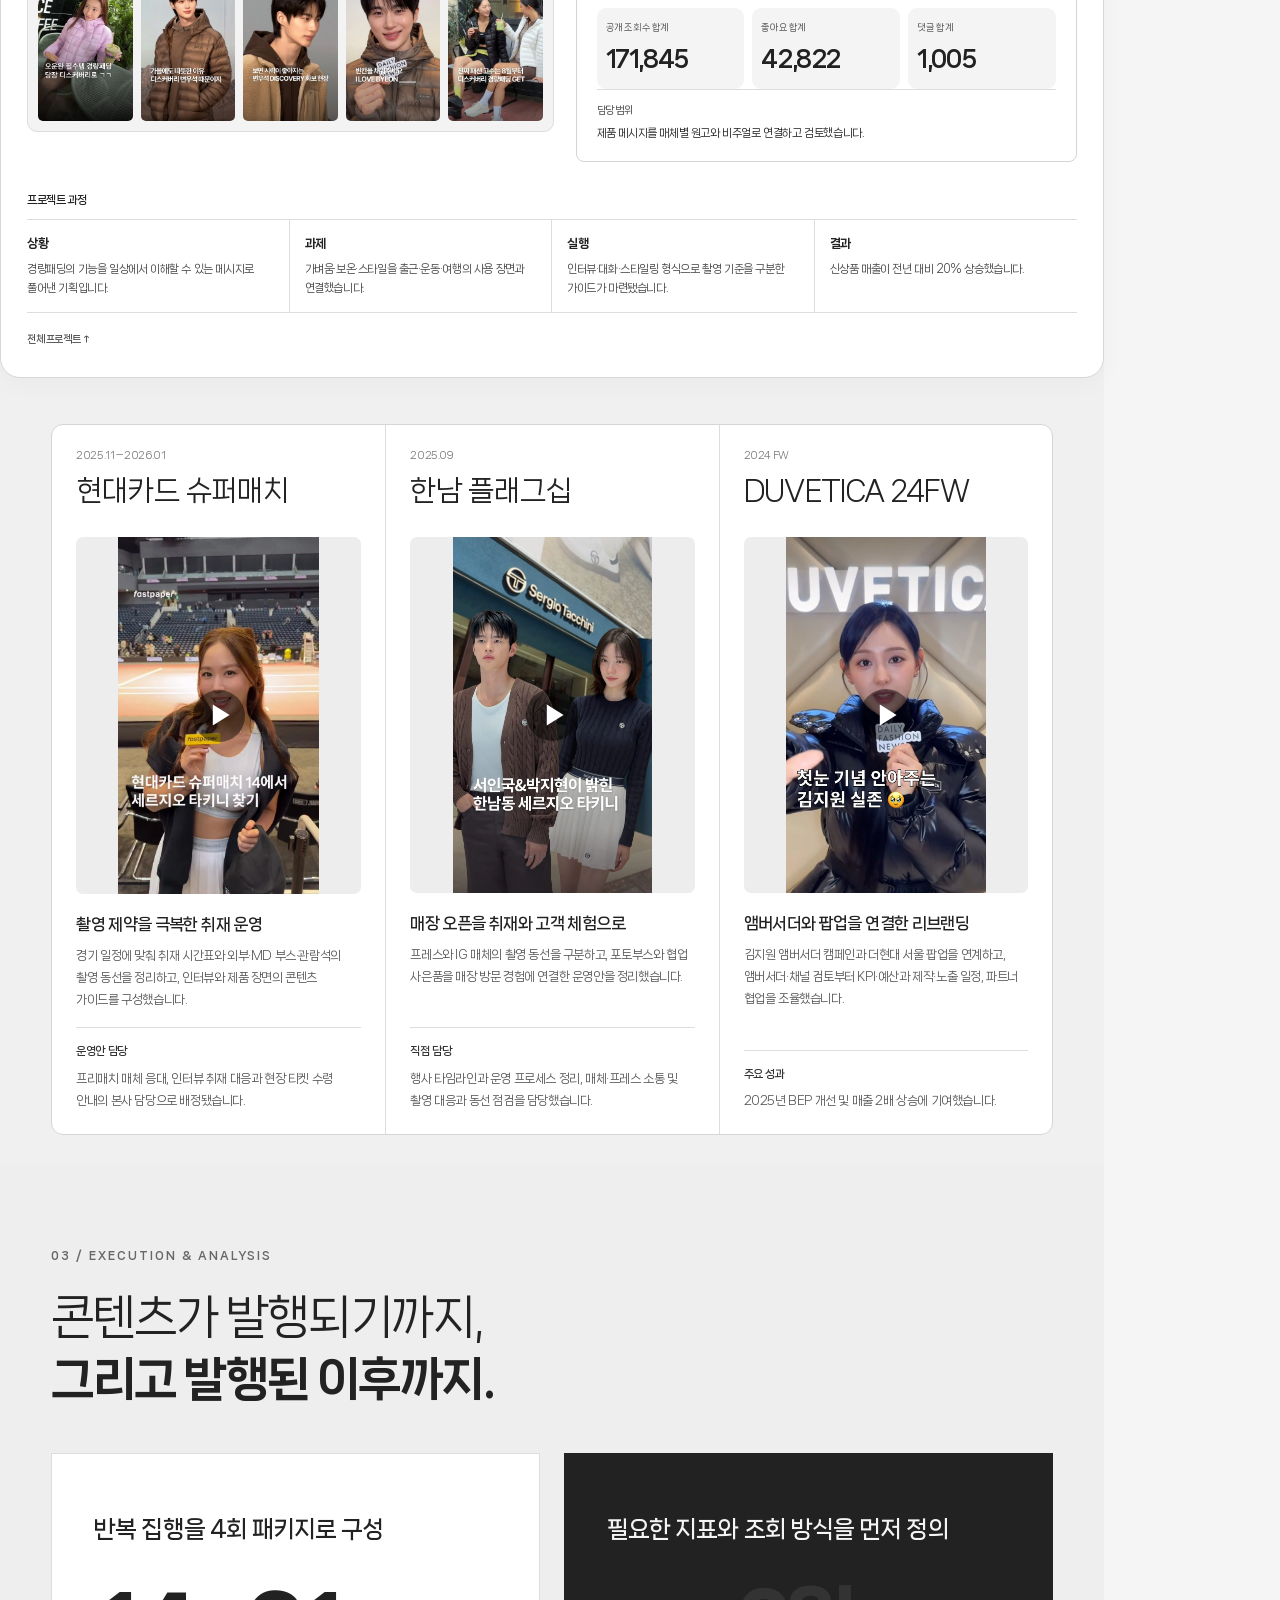
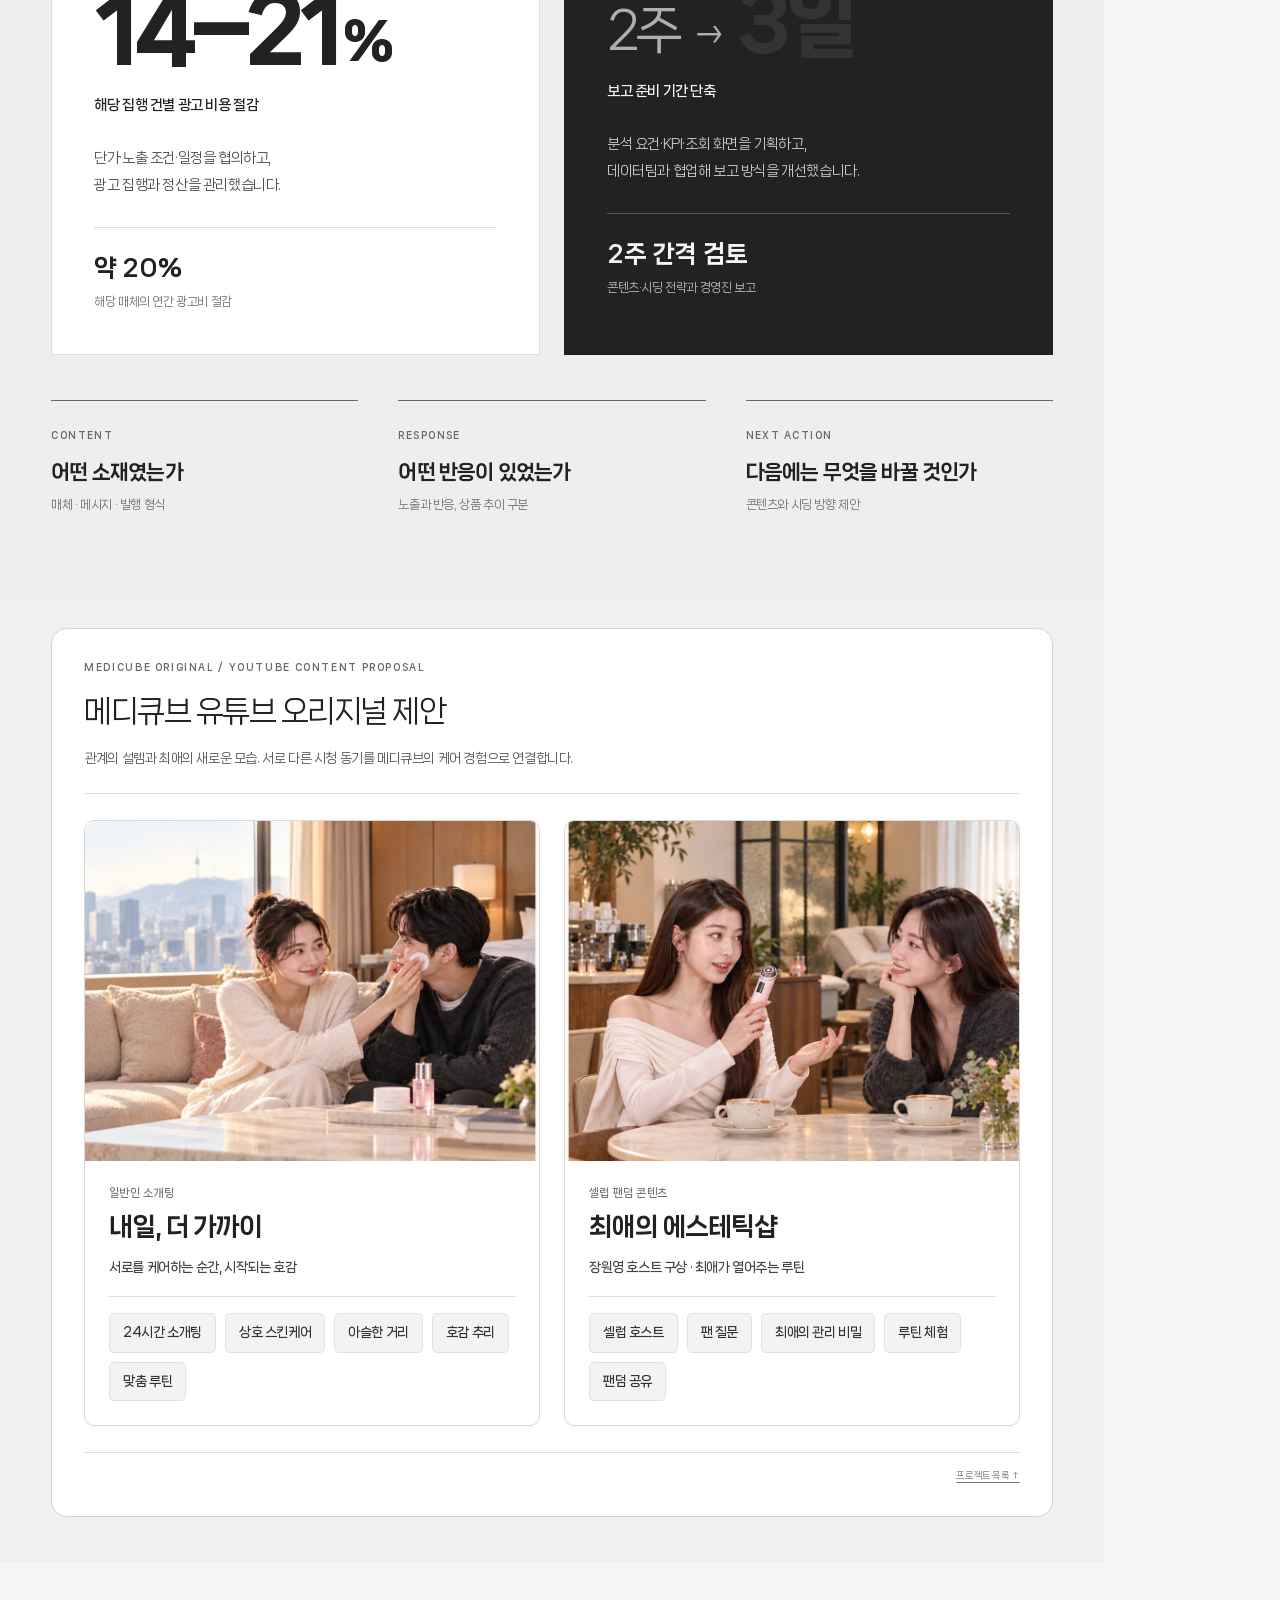
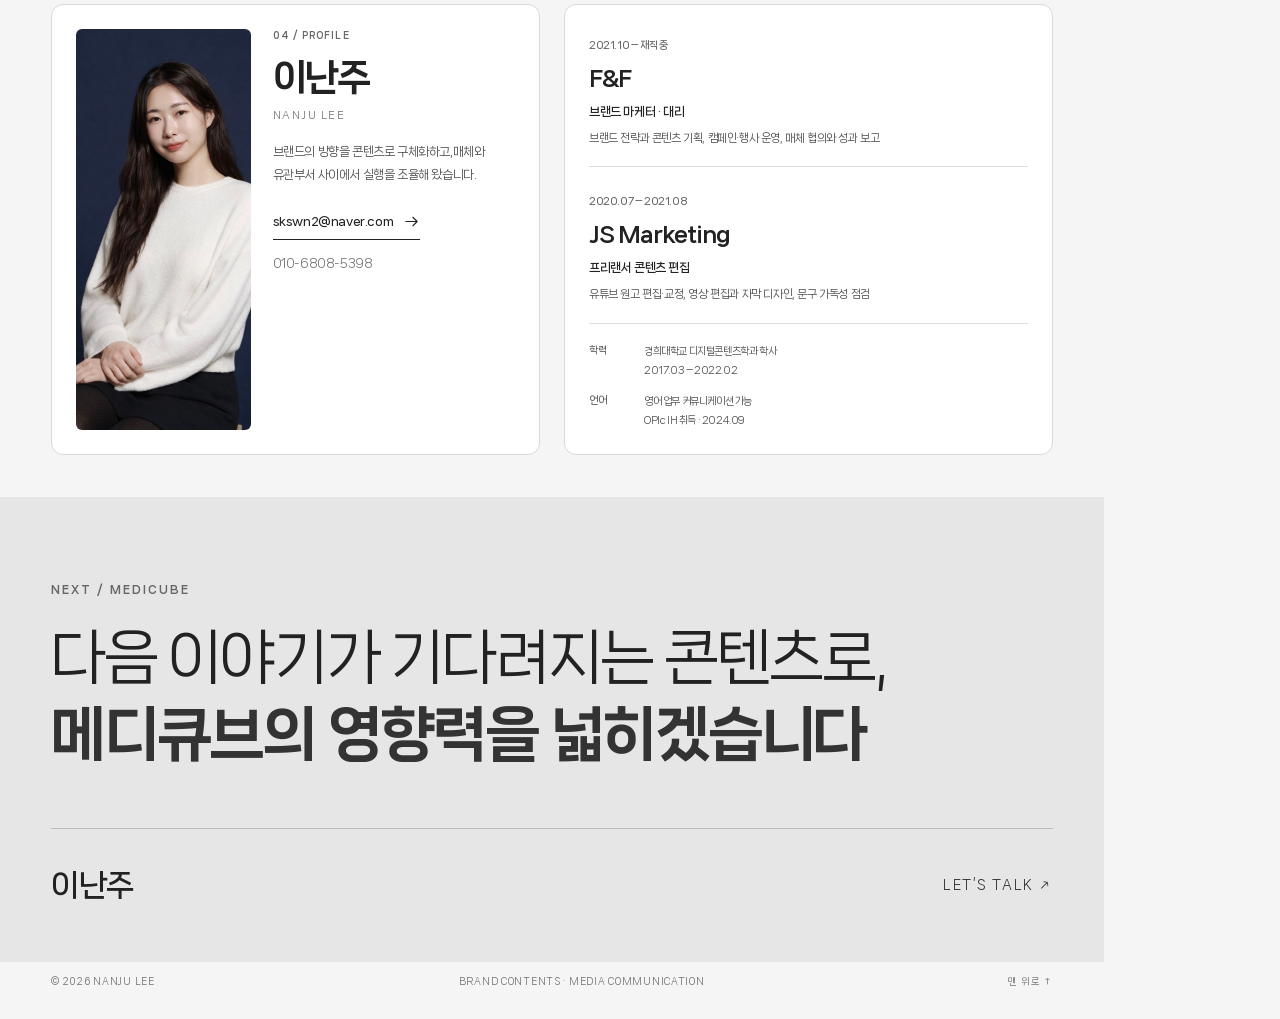
==== commit b60dc3ed: "Reorder actual projects and synchronize navigation" ====
--- a/index.html
+++ b/index.html
@@ -52,11 +52,11 @@
 <span class="index-arrow" aria-hidden="true">↗</span></a><a class="index-row" href="#runfit"><time>2026.09.19</time><div>
 <h3>시포레 RUN&amp;FIT</h3>
 </div>
-<span class="index-arrow" aria-hidden="true">↗</span></a><a class="index-row" href="#airwell"><time>2026.08</time><div>
+<span class="index-arrow" aria-hidden="true">↗</span></a><a class="index-row" href="#summer"><time>2026.04</time><div>
+<h3>Discover My Active Summer</h3>
+</div>
+<span class="index-arrow" aria-hidden="true">↗</span></a><a class="index-row" href="#magazine"><time>2026.05 · 08</time><div><h3>매거진 협업 콘텐츠 제작</h3></div><span class="index-arrow" aria-hidden="true">↗</span></a><a class="index-row" href="#airwell"><time>2026.08</time><div>
 <h3>AIRWELL 경량패딩</h3>
-</div>
-<span class="index-arrow" aria-hidden="true">↗</span></a><a class="index-row" href="#magazine"><time>2026.05 · 08</time><div><h3>매거진 협업 콘텐츠 제작</h3></div><span class="index-arrow" aria-hidden="true">↗</span></a><a class="index-row" href="#summer"><time>2026.04</time><div>
-<h3>Discover My Active Summer</h3>
 </div>
 <span class="index-arrow" aria-hidden="true">↗</span></a><a class="index-row" href="#supermatch"><time>2025.11 — 2026.01</time><div>
 <h3>현대카드 슈퍼매치</h3>
@@ -128,24 +128,9 @@
 </div><div class="winter-detail always-open"><h3 class="expanded-section-title">프로젝트 과정</h3><div class="winter-star" id="runfit-experience"><article class="winter-star-row"><h4>상황</h4><p>러닝·웰니스 현장의 제품 체험을 브랜드 접점으로 연결하는 행사였습니다.</p></article><article class="winter-star-row"><h4>과제</h4><p>참가자 경험이 현장 콘텐츠와 행사 이후 관심으로 이어지도록 구성했습니다.</p></article><article class="winter-star-row"><h4>실행</h4><p>행사 전후 콘텐츠를 연계하고, 참여·소셜·자사몰·상품 반응을 검토했습니다.</p></article><article class="winter-star-row" id="runfit-summary"><h4>결과</h4><p>행사 전체 인원의 48%가 참여했으며, 행사일 자사몰 신규 가입은 약 3.4배를 기록했습니다.</p></article></div></div><div class="evidence-module" id="runfit-spread">
 <div class="project-publications"><div class="pr-static-gallery" aria-label="프로젝트 발행 콘텐츠"><div class="pr-static-row" tabindex="0" role="region" aria-label="발행 콘텐츠 가로 스크롤"><article class="pr-embed-card"><a class="local-post-thumbnail" href="https://www.instagram.com/p/DdlXQhsgQAw/" target="_blank" rel="noopener noreferrer" aria-label="Instagram 원본 게시물 열기"><img src="assets/pr-thumbnails/DdlXQhsgQAw.webp" width="640" height="791" alt="프로젝트 발행 콘텐츠 썸네일" loading="lazy" decoding="async"></a></article><article class="pr-embed-card"><a class="local-post-thumbnail" href="https://www.instagram.com/p/DdoC9g8mdMI/" target="_blank" rel="noopener noreferrer" aria-label="Instagram 원본 게시물 열기"><img src="assets/pr-thumbnails/DdoC9g8mdMI.webp" width="640" height="800" alt="프로젝트 발행 콘텐츠 썸네일" loading="lazy" decoding="async"></a></article><article class="pr-embed-card"><a class="local-post-thumbnail" href="https://www.instagram.com/p/DdWdZ7HSyRb/" target="_blank" rel="noopener noreferrer" aria-label="Instagram 원본 게시물 열기"><img src="assets/pr-thumbnails/DdWdZ7HSyRb.webp" width="619" height="1100" alt="프로젝트 발행 콘텐츠 썸네일" loading="lazy" decoding="async"></a></article><article class="pr-embed-card"><a class="local-post-thumbnail" href="https://www.instagram.com/p/DdQcYcHgX2H/" target="_blank" rel="noopener noreferrer" aria-label="Instagram 원본 게시물 열기"><img src="assets/pr-thumbnails/DdQcYcHgX2H.webp" width="640" height="853" alt="프로젝트 발행 콘텐츠 썸네일" loading="lazy" decoding="async"></a></article><article class="pr-embed-card"><a class="local-post-thumbnail" href="https://www.instagram.com/reel/DdTKkmCFAQs/" target="_blank" rel="noopener noreferrer" aria-label="Instagram 원본 게시물 열기"><img src="assets/pr-thumbnails/DdTKkmCFAQs.webp" width="619" height="1100" alt="프로젝트 발행 콘텐츠 썸네일" loading="lazy" decoding="async"></a></article><article class="pr-embed-card"><a class="local-post-thumbnail" href="https://www.instagram.com/p/DddbfErhsVk/" target="_blank" rel="noopener noreferrer" aria-label="Instagram 원본 게시물 열기"><img src="assets/pr-thumbnails/DddbfErhsVk.webp" width="620" height="1100" alt="프로젝트 발행 콘텐츠 썸네일" loading="lazy" decoding="async"></a></article><article class="pr-embed-card"><a class="local-post-thumbnail" href="https://www.instagram.com/p/DdTdB5tk9xa/" target="_blank" rel="noopener noreferrer" aria-label="Instagram 원본 게시물 열기"><img src="assets/pr-thumbnails/DdTdB5tk9xa.webp" width="640" height="800" alt="프로젝트 발행 콘텐츠 썸네일" loading="lazy" decoding="async"></a></article><article class="pr-embed-card"><a class="local-post-thumbnail" href="https://www.instagram.com/p/DdlQbVyGPGu/" target="_blank" rel="noopener noreferrer" aria-label="Instagram 원본 게시물 열기"><img src="assets/pr-thumbnails/DdlQbVyGPGu.webp" width="640" height="799" alt="프로젝트 발행 콘텐츠 썸네일" loading="lazy" decoding="async"></a></article><article class="pr-embed-card"><a class="local-post-thumbnail" href="https://www.instagram.com/p/Ddn1Po9k2WG/" target="_blank" rel="noopener noreferrer" aria-label="Instagram 원본 게시물 열기"><img src="assets/pr-thumbnails/Ddn1Po9k2WG.webp" width="640" height="800" alt="프로젝트 발행 콘텐츠 썸네일" loading="lazy" decoding="async"></a></article><article class="pr-embed-card"><a class="local-post-thumbnail" href="https://www.instagram.com/p/DdVALg-EvYi/" target="_blank" rel="noopener noreferrer" aria-label="Instagram 원본 게시물 열기"><img src="assets/pr-thumbnails/DdVALg-EvYi.webp" width="640" height="853" alt="프로젝트 발행 콘텐츠 썸네일" loading="lazy" decoding="async"></a></article><article class="pr-embed-card"><a class="local-post-thumbnail" href="https://www.instagram.com/p/DddGi3IBRHD/" target="_blank" rel="noopener noreferrer" aria-label="Instagram 원본 게시물 열기"><img src="assets/pr-thumbnails/DddGi3IBRHD.webp" width="619" height="1100" alt="프로젝트 발행 콘텐츠 썸네일" loading="lazy" decoding="async"></a></article><article class="pr-embed-card"><a class="local-post-thumbnail" href="https://www.instagram.com/p/Ddc-itvhmED/" target="_blank" rel="noopener noreferrer" aria-label="Instagram 원본 게시물 열기"><img src="assets/pr-thumbnails/Ddc-itvhmED.webp" width="619" height="1100" alt="프로젝트 발행 콘텐츠 썸네일" loading="lazy" decoding="async"></a></article></div></div></div></div>
 <a class="back-index" href="#projects">전체 프로젝트 ↑</a>
-</div></section><section id="airwell" class="case study-case  winter-compact compact-case"><div class="wrap project-card">
-<header class="study-header report-hero"><div>
-<p class="eyebrow">CASE 03 / 2026.08 / DISCOVERY EXPEDITION</p>
-<p class="project-name">AIRWELL 경량패딩</p>
-<h2>제품의 ‘가벼움’을 생활 속 콘텐츠 소재로</h2>
-<p class="case-deck">경량패딩의 기능을 출근·운동·여행의 사용 장면으로 풀고, 매체별 인터뷰와 스타일링 콘텐츠로 구체화한 제품 커뮤니케이션입니다.</p>
-</div>
-</header><div class="winter-overview"><div class="project-cover airwell-cover-gallery" aria-label="AIRWELL 발행 콘텐츠"><a class="local-post-thumbnail" href="https://www.instagram.com/reels/DccrhOzi18V/" target="_blank" rel="noopener noreferrer" aria-label="Instagram 원본 게시물 열기"><img src="assets/pr-thumbnails/DccrhOzi18V.webp" width="619" height="1100" alt="AIRWELL 발행 콘텐츠 썸네일" loading="lazy" decoding="async"></a><a class="local-post-thumbnail" href="https://www.instagram.com/reels/DdDxqEFzx93/" target="_blank" rel="noopener noreferrer" aria-label="Instagram 원본 게시물 열기"><img src="assets/pr-thumbnails/DdDxqEFzx93.webp" width="619" height="1100" alt="AIRWELL 발행 콘텐츠 썸네일" loading="lazy" decoding="async"></a><a class="local-post-thumbnail" href="https://www.instagram.com/reels/DdF0iuUzWbF/" target="_blank" rel="noopener noreferrer" aria-label="Instagram 원본 게시물 열기"><img src="assets/pr-thumbnails/DdF0iuUzWbF.webp" width="619" height="1100" alt="AIRWELL 발행 콘텐츠 썸네일" loading="lazy" decoding="async"></a><a class="local-post-thumbnail" href="https://www.instagram.com/reels/DdD1fD8BlM6/" target="_blank" rel="noopener noreferrer" aria-label="Instagram 원본 게시물 열기"><img src="assets/pr-thumbnails/DdD1fD8BlM6.webp" width="619" height="1100" alt="AIRWELL 발행 콘텐츠 썸네일" loading="lazy" decoding="async"></a><a class="local-post-thumbnail" href="https://www.instagram.com/reels/DccaHxSBFnn/" target="_blank" rel="noopener noreferrer" aria-label="Instagram 원본 게시물 열기"><img src="assets/pr-thumbnails/DccaHxSBFnn.webp" width="619" height="1100" alt="AIRWELL 발행 콘텐츠 썸네일" loading="lazy" decoding="async"></a></div><div class="case-results report-results" id="airwell-results">
-<div class="module-heading">
-<span>KEY RESULT</span><h3>주요 산출물과 발행 결과</h3>
-</div>
-<dl class="result-grid" style="grid-template-columns:repeat(3,minmax(0,1fr))"><div><dt>공개 조회수 합계</dt><dd>171,845</dd></div><div><dt>좋아요 합계</dt><dd>42,822</dd></div><div><dt>댓글 합계</dt><dd>1,005</dd></div></dl>
-
-<div class="winter-execution"><span>담당 범위</span><p>제품 메시지를 매체별 원고와 비주얼로 연결하고 검토했습니다.</p></div></div>
-</div><div class="winter-detail always-open"><h3 class="expanded-section-title">프로젝트 과정</h3><div class="winter-star" id="airwell-experience"><article class="winter-star-row"><h4>상황</h4><p>경량패딩의 기능을 일상에서 이해할 수 있는 메시지로 풀어낸 기획입니다.</p></article><article class="winter-star-row"><h4>과제</h4><p>가벼움·보온·스타일을 출근·운동·여행의 사용 장면과 연결했습니다.</p></article><article class="winter-star-row"><h4>실행</h4><p>인터뷰·대화·스타일링 형식으로 촬영 기준을 구분한 가이드가 마련됐습니다.</p></article><article class="winter-star-row" id="airwell-summary"><h4>결과</h4><p>신상품 매출이 전년 대비 20% 상승했습니다.</p></article></div></div><a class="back-index" href="#projects">전체 프로젝트 ↑</a>
-</div></section><section id="magazine" class="case study-case winter-compact compact-case"><div class="wrap project-card"><header class="study-header report-hero"><div><p class="eyebrow">CASE 04 / 2026.05 · 08 / DISCOVERY EXPEDITION</p><p class="project-name">매거진 협업 콘텐츠 제작</p><h2>인물과 착장으로 제품의 매력을 콘텐츠화</h2><p class="case-deck">아티스트 화보와 커플 스타일링을 매거진 콘텐츠로 제작하고, 이미지·영상·인플루언서 채널로 확산했습니다.</p></div></header><div class="magazine-project-grid"><article class="magazine-project" id="rescene"><div class="magazine-project-head"><h3>리센느 화보</h3><time>2026.08</time></div><figure class="magazine-cover"><button type="button" data-zoom="assets/rescene-bazaar-capture.webp" data-caption="리센느 화보" aria-label="리센느 화보 이미지 확대"><img src="assets/rescene-bazaar-capture.webp" alt="리센느 화보" loading="lazy" decoding="async"></button></figure><dl class="magazine-copy"><div><dt>실행</dt><dd>인물 이미지와 제품 스타일링을 연결한 이미지 화보·영상 콘텐츠 구성</dd></div><div><dt>결과</dt><dd>매거진 발행과 채널별 콘텐츠로 제품의 착장·디테일 확산</dd></div></dl><div class="project-publications"><div class="pr-static-gallery" aria-label="프로젝트 발행 콘텐츠"><div class="pr-static-row" tabindex="0" role="region" aria-label="발행 콘텐츠 가로 스크롤"><article class="pr-embed-card"><a class="local-post-thumbnail" href="https://www.instagram.com/p/DbAl3MfD3V9/" target="_blank" rel="noopener noreferrer" aria-label="Instagram 원본 게시물 열기"><img src="assets/pr-thumbnails/DbAl3MfD3V9.webp" width="640" height="800" alt="프로젝트 발행 콘텐츠 썸네일" loading="lazy" decoding="async"></a></article><article class="pr-embed-card"><a class="local-post-thumbnail" href="https://www.instagram.com/p/DbDJO9mky4n/" target="_blank" rel="noopener noreferrer" aria-label="Instagram 원본 게시물 열기"><img src="assets/pr-thumbnails/DbDJO9mky4n.webp" width="640" height="800" alt="프로젝트 발행 콘텐츠 썸네일" loading="lazy" decoding="async"></a></article><article class="pr-embed-card"><a class="local-post-thumbnail" href="https://www.instagram.com/p/Da41_U3gUUo/" target="_blank" rel="noopener noreferrer" aria-label="Instagram 원본 게시물 열기"><img src="assets/pr-thumbnails/Da41_U3gUUo.webp" width="640" height="800" alt="프로젝트 발행 콘텐츠 썸네일" loading="lazy" decoding="async"></a></article><article class="pr-embed-card"><a class="local-post-thumbnail" href="https://www.instagram.com/p/DbFneJ9DyQf/" target="_blank" rel="noopener noreferrer" aria-label="Instagram 원본 게시물 열기"><img src="assets/pr-thumbnails/DbFneJ9DyQf.webp" width="640" height="799" alt="프로젝트 발행 콘텐츠 썸네일" loading="lazy" decoding="async"></a></article><article class="pr-embed-card"><a class="local-post-thumbnail" href="https://www.instagram.com/p/DbIZw31BLq3/" target="_blank" rel="noopener noreferrer" aria-label="Instagram 원본 게시물 열기"><img src="assets/pr-thumbnails/DbIZw31BLq3.webp" width="540" height="960" alt="프로젝트 발행 콘텐츠 썸네일" loading="lazy" decoding="async"></a></article><article class="pr-embed-card"><a class="local-post-thumbnail" href="https://www.instagram.com/p/DbDCbISDVKN/" target="_blank" rel="noopener noreferrer" aria-label="Instagram 원본 게시물 열기"><img src="assets/pr-thumbnails/DbDCbISDVKN.webp" width="619" height="1100" alt="프로젝트 발행 콘텐츠 썸네일" loading="lazy" decoding="async"></a></article><article class="pr-embed-card"><a class="local-post-thumbnail" href="https://www.instagram.com/p/DbIL4XAmXKJ/" target="_blank" rel="noopener noreferrer" aria-label="Instagram 원본 게시물 열기"><img src="assets/pr-thumbnails/DbIL4XAmXKJ.webp" width="640" height="853" alt="프로젝트 발행 콘텐츠 썸네일" loading="lazy" decoding="async"></a></article><article class="pr-embed-card"><a class="local-post-thumbnail" href="https://www.instagram.com/p/Da94xiQCZZv/" target="_blank" rel="noopener noreferrer" aria-label="Instagram 원본 게시물 열기"><img src="assets/pr-thumbnails/Da94xiQCZZv.webp" width="640" height="800" alt="프로젝트 발행 콘텐츠 썸네일" loading="lazy" decoding="async"></a></article><article class="pr-embed-card"><a class="local-post-thumbnail" href="https://www.instagram.com/p/DbDJc3mk8es/" target="_blank" rel="noopener noreferrer" aria-label="Instagram 원본 게시물 열기"><img src="assets/pr-thumbnails/DbDJc3mk8es.webp" width="640" height="800" alt="프로젝트 발행 콘텐츠 썸네일" loading="lazy" decoding="async"></a></article><article class="pr-embed-card"><a class="local-post-thumbnail" href="https://www.instagram.com/p/Da2goWwAUZW/" target="_blank" rel="noopener noreferrer" aria-label="Instagram 원본 게시물 열기"><img src="assets/pr-thumbnails/Da2goWwAUZW.webp" width="640" height="800" alt="프로젝트 발행 콘텐츠 썸네일" loading="lazy" decoding="async"></a></article><article class="pr-embed-card"><a class="local-post-thumbnail" href="https://www.instagram.com/p/DbDCSaAhEiI/" target="_blank" rel="noopener noreferrer" aria-label="Instagram 원본 게시물 열기"><img src="assets/pr-thumbnails/DbDCSaAhEiI.webp" width="619" height="1100" alt="프로젝트 발행 콘텐츠 썸네일" loading="lazy" decoding="async"></a></article><article class="pr-embed-card"><a class="local-post-thumbnail" href="https://www.instagram.com/p/DbFnIJ5EfsJ/" target="_blank" rel="noopener noreferrer" aria-label="Instagram 원본 게시물 열기"><img src="assets/pr-thumbnails/DbFnIJ5EfsJ.webp" width="640" height="800" alt="프로젝트 발행 콘텐츠 썸네일" loading="lazy" decoding="async"></a></article><article class="pr-embed-card"><a class="local-post-thumbnail" href="https://www.instagram.com/p/DbAdfyWEWgS/" target="_blank" rel="noopener noreferrer" aria-label="Instagram 원본 게시물 열기"><img src="assets/pr-thumbnails/DbAdfyWEWgS.webp" width="640" height="798" alt="프로젝트 발행 콘텐츠 썸네일" loading="lazy" decoding="async"></a></article></div></div></div></article><article class="magazine-project" id="couple"><div class="magazine-project-head"><h3>민경·승용 커플 화보</h3><time>2026.05</time></div><figure class="magazine-cover"><button type="button" data-zoom="assets/couple-bazaar-capture.webp" data-caption="민경·승용 커플 화보" aria-label="민경·승용 커플 화보 이미지 확대"><img src="assets/couple-bazaar-capture.webp" alt="민경·승용 커플 화보" loading="lazy" decoding="async"></button></figure><dl class="magazine-copy"><div><dt>실행</dt><dd>커플 착장과 인플루언서 콘텐츠를 연계한 여름·일상 스타일링 제안</dd></div><div><dt>결과</dt><dd>커플룩의 조합과 활용 장면을 매체·인플루언서 콘텐츠로 전달</dd></div></dl><div class="project-publications"><div class="pr-static-gallery" aria-label="프로젝트 발행 콘텐츠"><div class="pr-static-row" tabindex="0" role="region" aria-label="발행 콘텐츠 가로 스크롤"><article class="pr-embed-card"><a class="local-post-thumbnail" href="https://www.instagram.com/p/DZrfT1QmViu/" target="_blank" rel="noopener noreferrer" aria-label="Instagram 원본 게시물 열기"><img src="assets/pr-thumbnails/DZrfT1QmViu.webp" width="640" height="800" alt="프로젝트 발행 콘텐츠 썸네일" loading="lazy" decoding="async"></a></article><article class="pr-embed-card"><a class="local-post-thumbnail" href="https://www.instagram.com/p/DZ7C7j4D6Aa/" target="_blank" rel="noopener noreferrer" aria-label="Instagram 원본 게시물 열기"><img src="assets/pr-thumbnails/DZ7C7j4D6Aa.webp" width="640" height="793" alt="프로젝트 발행 콘텐츠 썸네일" loading="lazy" decoding="async"></a></article><article class="pr-embed-card"><a class="local-post-thumbnail" href="https://www.instagram.com/p/DZ4lCDukRTC/" target="_blank" rel="noopener noreferrer" aria-label="Instagram 원본 게시물 열기"><img src="assets/pr-thumbnails/DZ4lCDukRTC.webp" width="640" height="800" alt="프로젝트 발행 콘텐츠 썸네일" loading="lazy" decoding="async"></a></article><article class="pr-embed-card"><a class="local-post-thumbnail" href="https://www.instagram.com/p/DZ9oTSBj02B/" target="_blank" rel="noopener noreferrer" aria-label="Instagram 원본 게시물 열기"><img src="assets/pr-thumbnails/DZ9oTSBj02B.webp" width="640" height="853" alt="프로젝트 발행 콘텐츠 썸네일" loading="lazy" decoding="async"></a></article><article class="pr-embed-card"><a class="local-post-thumbnail" href="https://www.instagram.com/p/DZuEDrGDzHM/" target="_blank" rel="noopener noreferrer" aria-label="Instagram 원본 게시물 열기"><img src="assets/pr-thumbnails/DZuEDrGDzHM.webp" width="640" height="800" alt="프로젝트 발행 콘텐츠 썸네일" loading="lazy" decoding="async"></a></article><article class="pr-embed-card"><a class="local-post-thumbnail" href="https://www.instagram.com/p/DZ4W2xwkZG0/" target="_blank" rel="noopener noreferrer" aria-label="Instagram 원본 게시물 열기"><img src="assets/pr-thumbnails/DZ4W2xwkZG0.webp" width="640" height="793" alt="프로젝트 발행 콘텐츠 썸네일" loading="lazy" decoding="async"></a></article><article class="pr-embed-card"><a class="local-post-thumbnail" href="https://www.instagram.com/p/DZrmJ3vAdt_/" target="_blank" rel="noopener noreferrer" aria-label="Instagram 원본 게시물 열기"><img src="assets/pr-thumbnails/DZrmJ3vAdt_.webp" width="640" height="800" alt="프로젝트 발행 콘텐츠 썸네일" loading="lazy" decoding="async"></a></article></div></div></div></article></div><a class="back-index" href="#projects">전체 프로젝트 ↑</a></div></section><section id="summer" class="case study-case case-tint winter-compact compact-case"><div class="wrap project-card">
-<header class="study-header report-hero"><div>
-<p class="eyebrow">CASE 05 / 2026.04 / DISCOVERY EXPEDITION</p>
+</div></section><section id="summer" class="case study-case case-tint winter-compact compact-case"><div class="wrap project-card">
+<header class="study-header report-hero"><div>
+<p class="eyebrow">CASE 03 / 2026.04 / DISCOVERY EXPEDITION</p>
 <p class="project-name">Discover My Active Summer</p>
 <h2>액티브 웰니스 경험을 브랜드 화제성으로 확장</h2>
 <p class="case-deck">성수·러닝·소셜레이브를 결합한 26SS 쇼룸. 변우석의 화제성을 인플루언서 착장, 매체 인터뷰와 밈, 팬덤의 자발적 콘텐츠로 확장해 액티브 웰니스 무드를 전달했습니다.</p>
@@ -161,6 +146,21 @@
 </div><div class="winter-detail always-open"><h3 class="expanded-section-title">프로젝트 과정</h3><div class="winter-star" id="summer-experience"><article class="winter-star-row"><h4>상황</h4><p>26SS 액티브 웰니스 메시지를 성수의 공간 경험과 러닝·소셜레이브 문화로 전달했습니다.</p></article><article class="winter-star-row"><h4>과제</h4><p>변우석의 화제성을 제품 착장과 브랜드 관심으로 이어가고, 인플루언서와 팬덤까지 확산 접점을 넓혔습니다.</p></article><article class="winter-star-row"><h4>실행</h4><p>쇼룸과 취재 운영을 조율하고 인터뷰·밈·스케치·인플루언서 착장을 연계했습니다. 매체와 팬덤의 반응을 분석해 후속 콘텐츠 방향으로 연결했습니다.</p></article><article class="winter-star-row" id="summer-summary"><h4>결과</h4><p>행사 총 노출 763.9만+ IMP를 기록했습니다. PR 노출 264만 IMP와 인플루언서 노출 164만 IMP로 브랜드 화제성을 확대했습니다.</p></article></div></div><div class="evidence-module" id="summer-spread">
 <div class="project-publications"><div class="pr-motion" aria-label="프로젝트 발행 콘텐츠"><div class="pr-motion-row" tabindex="0" role="region" aria-label="발행 콘텐츠 이미지"><article class="pr-embed-card"><a class="local-post-thumbnail" href="assets/summer-ceo/01-viral.webp" target="_blank" rel="noopener noreferrer" aria-label="액티브 웰니스 현장 바이럴 콘텐츠 이미지 확대"><img src="assets/summer-ceo/01-viral.webp" width="720" height="900" alt="액티브 웰니스 현장 바이럴 콘텐츠" loading="lazy" decoding="async"></a></article><article class="pr-embed-card"><a class="local-post-thumbnail" href="assets/summer-ceo/02-viral.webp" target="_blank" rel="noopener noreferrer" aria-label="액티브 웰니스 현장 바이럴 콘텐츠 이미지 확대"><img src="assets/summer-ceo/02-viral.webp" width="720" height="960" alt="액티브 웰니스 현장 바이럴 콘텐츠" loading="lazy" decoding="async"></a></article><article class="pr-embed-card"><a class="local-post-thumbnail" href="assets/summer-ceo/03-viral.webp" target="_blank" rel="noopener noreferrer" aria-label="액티브 웰니스 현장 바이럴 콘텐츠 이미지 확대"><img src="assets/summer-ceo/03-viral.webp" width="720" height="900" alt="액티브 웰니스 현장 바이럴 콘텐츠" loading="lazy" decoding="async"></a></article><article class="pr-embed-card"><a class="local-post-thumbnail" href="https://www.instagram.com/p/DXtBJZrABni/" target="_blank" rel="noopener noreferrer" aria-label="Instagram 원본 게시물 열기"><img src="assets/pr-thumbnails/DXtBJZrABni.webp" width="618" height="1100" alt="프로젝트 발행 콘텐츠 썸네일" loading="lazy" decoding="async"></a></article><article class="pr-embed-card"><a class="local-post-thumbnail" href="https://www.instagram.com/p/DXs68SmkkLE/" target="_blank" rel="noopener noreferrer" aria-label="Instagram 원본 게시물 열기"><img src="assets/pr-thumbnails/DXs68SmkkLE.webp" width="619" height="1100" alt="프로젝트 발행 콘텐츠 썸네일" loading="lazy" decoding="async"></a></article><article class="pr-embed-card"><a class="local-post-thumbnail" href="https://www.instagram.com/p/DXvm8vsykOX/" target="_blank" rel="noopener noreferrer" aria-label="Instagram 원본 게시물 열기"><img src="assets/pr-thumbnails/DXvm8vsykOX.webp" width="620" height="1100" alt="프로젝트 발행 콘텐츠 썸네일" loading="lazy" decoding="async"></a></article><article class="pr-embed-card"><a class="local-post-thumbnail" href="https://www.instagram.com/p/DXs4-lpALyr/" target="_blank" rel="noopener noreferrer" aria-label="Instagram 원본 게시물 열기"><img src="assets/pr-thumbnails/DXs4-lpALyr.webp" width="619" height="1100" alt="프로젝트 발행 콘텐츠 썸네일" loading="lazy" decoding="async"></a></article><article class="pr-embed-card"><a class="local-post-thumbnail" href="https://www.instagram.com/p/DYOyvBQk5Iu/" target="_blank" rel="noopener noreferrer" aria-label="Instagram 원본 게시물 열기"><img src="assets/pr-thumbnails/DYOyvBQk5Iu.webp" width="640" height="800" alt="프로젝트 발행 콘텐츠 썸네일" loading="lazy" decoding="async"></a></article><article class="pr-embed-card"><a class="local-post-thumbnail" href="https://www.instagram.com/p/DXs6vhnkdE2/" target="_blank" rel="noopener noreferrer" aria-label="Instagram 원본 게시물 열기"><img src="assets/pr-thumbnails/DXs6vhnkdE2.webp" width="619" height="1100" alt="프로젝트 발행 콘텐츠 썸네일" loading="lazy" decoding="async"></a></article><article class="pr-embed-card"><a class="local-post-thumbnail" href="https://www.instagram.com/p/DYMepDWmfh4/" target="_blank" rel="noopener noreferrer" aria-label="Instagram 원본 게시물 열기"><img src="assets/pr-thumbnails/DYMepDWmfh4.webp" width="640" height="800" alt="프로젝트 발행 콘텐츠 썸네일" loading="lazy" decoding="async"></a></article><article class="pr-embed-card"><a class="local-post-thumbnail" href="https://www.instagram.com/p/DYO5m4aCSzo/" target="_blank" rel="noopener noreferrer" aria-label="Instagram 원본 게시물 열기"><img src="assets/pr-thumbnails/DYO5m4aCSzo.webp" width="640" height="853" alt="프로젝트 발행 콘텐츠 썸네일" loading="lazy" decoding="async"></a></article><article class="pr-embed-card"><a class="local-post-thumbnail" href="https://www.instagram.com/p/DYRXen_kUq1/" target="_blank" rel="noopener noreferrer" aria-label="Instagram 원본 게시물 열기"><img src="assets/pr-thumbnails/DYRXen_kUq1.webp" width="640" height="800" alt="프로젝트 발행 콘텐츠 썸네일" loading="lazy" decoding="async"></a></article><article class="pr-embed-card"><a class="local-post-thumbnail" href="https://www.instagram.com/p/DYO5gjVicRN/" target="_blank" rel="noopener noreferrer" aria-label="Instagram 원본 게시물 열기"><img src="assets/pr-thumbnails/DYO5gjVicRN.webp" width="640" height="800" alt="프로젝트 발행 콘텐츠 썸네일" loading="lazy" decoding="async"></a></article><article class="pr-embed-card"><a class="local-post-thumbnail" href="https://www.instagram.com/p/DYReUwqju5J/" target="_blank" rel="noopener noreferrer" aria-label="Instagram 원본 게시물 열기"><img src="assets/pr-thumbnails/DYReUwqju5J.webp" width="640" height="801" alt="프로젝트 발행 콘텐츠 썸네일" loading="lazy" decoding="async"></a></article><article class="pr-embed-card"><a class="local-post-thumbnail" href="https://www.instagram.com/reel/DXvesS5JXB0/" target="_blank" rel="noopener noreferrer" aria-label="Instagram 원본 게시물 열기"><img src="assets/pr-thumbnails/DXvesS5JXB0.webp" width="620" height="1100" alt="프로젝트 발행 콘텐츠 썸네일" loading="lazy" decoding="async"></a></article><article class="pr-embed-card"><a class="local-post-thumbnail" href="https://www.instagram.com/p/DYMN4SWD35n/" target="_blank" rel="noopener noreferrer" aria-label="Instagram 원본 게시물 열기"><img src="assets/pr-thumbnails/DYMN4SWD35n.webp" width="640" height="800" alt="프로젝트 발행 콘텐츠 썸네일" loading="lazy" decoding="async"></a></article><article class="pr-embed-card"><a class="local-post-thumbnail" href="https://www.instagram.com/p/DYRlNdYjWYi/" target="_blank" rel="noopener noreferrer" aria-label="Instagram 원본 게시물 열기"><img src="assets/pr-thumbnails/DYRlNdYjWYi.webp" width="640" height="800" alt="프로젝트 발행 콘텐츠 썸네일" loading="lazy" decoding="async"></a></article><article class="pr-embed-card"><a class="local-post-thumbnail" href="https://www.instagram.com/p/DYHLNVrmVZg/" target="_blank" rel="noopener noreferrer" aria-label="Instagram 원본 게시물 열기"><img src="assets/pr-thumbnails/DYHLNVrmVZg.webp" width="640" height="853" alt="프로젝트 발행 콘텐츠 썸네일" loading="lazy" decoding="async"></a></article><article class="pr-embed-card"><a class="local-post-thumbnail" href="https://www.instagram.com/p/DYEfffrGOYD/" target="_blank" rel="noopener noreferrer" aria-label="Instagram 원본 게시물 열기"><img src="assets/pr-thumbnails/DYEfffrGOYD.webp" width="640" height="800" alt="프로젝트 발행 콘텐츠 썸네일" loading="lazy" decoding="async"></a></article></div><div class="pr-motion-row" tabindex="0" role="region" aria-label="발행 콘텐츠 이미지"><article class="pr-embed-card"><a class="local-post-thumbnail" href="assets/summer-ceo/06-yolohan0.webp" target="_blank" rel="noopener noreferrer" aria-label="쇼룸 방문 인플루언서 착장 콘텐츠 이미지 확대"><img src="assets/summer-ceo/06-yolohan0.webp" width="720" height="899" alt="쇼룸 방문 인플루언서 착장 콘텐츠" loading="lazy" decoding="async"></a></article><article class="pr-embed-card"><a class="local-post-thumbnail" href="assets/summer-ceo/07-nakktaa.webp" target="_blank" rel="noopener noreferrer" aria-label="쇼룸 방문 인플루언서 착장 콘텐츠 이미지 확대"><img src="assets/summer-ceo/07-nakktaa.webp" width="720" height="898" alt="쇼룸 방문 인플루언서 착장 콘텐츠" loading="lazy" decoding="async"></a></article><article class="pr-embed-card"><a class="local-post-thumbnail" href="assets/summer-ceo/09-joejeonghyeon.webp" target="_blank" rel="noopener noreferrer" aria-label="쇼룸 방문 인플루언서 착장 콘텐츠 이미지 확대"><img src="assets/summer-ceo/09-joejeonghyeon.webp" width="720" height="960" alt="쇼룸 방문 인플루언서 착장 콘텐츠" loading="lazy" decoding="async"></a></article><article class="pr-embed-card"><a class="local-post-thumbnail" href="https://www.instagram.com/p/DYHLKT1mTd-/" target="_blank" rel="noopener noreferrer" aria-label="Instagram 원본 게시물 열기"><img src="assets/pr-thumbnails/DYHLKT1mTd-.webp" width="640" height="800" alt="프로젝트 발행 콘텐츠 썸네일" loading="lazy" decoding="async"></a></article><article class="pr-embed-card"><a class="local-post-thumbnail" href="https://www.instagram.com/p/DYHEQyYkYz8/" target="_blank" rel="noopener noreferrer" aria-label="Instagram 원본 게시물 열기"><img src="assets/pr-thumbnails/DYHEQyYkYz8.webp" width="640" height="800" alt="프로젝트 발행 콘텐츠 썸네일" loading="lazy" decoding="async"></a></article><article class="pr-embed-card"><a class="local-post-thumbnail" href="https://www.instagram.com/p/DYEmaL1khaK/" target="_blank" rel="noopener noreferrer" aria-label="Instagram 원본 게시물 열기"><img src="assets/pr-thumbnails/DYEmaL1khaK.webp" width="640" height="800" alt="프로젝트 발행 콘텐츠 썸네일" loading="lazy" decoding="async"></a></article><article class="pr-embed-card"><a class="local-post-thumbnail" href="https://www.instagram.com/p/DXtVGcgDAO-/" target="_blank" rel="noopener noreferrer" aria-label="Instagram 원본 게시물 열기"><img src="assets/pr-thumbnails/DXtVGcgDAO-.webp" width="619" height="1100" alt="프로젝트 발행 콘텐츠 썸네일" loading="lazy" decoding="async"></a></article><article class="pr-embed-card"><a class="local-post-thumbnail" href="https://www.instagram.com/p/DYER0kWEqyT/" target="_blank" rel="noopener noreferrer" aria-label="Instagram 원본 게시물 열기"><img src="assets/pr-thumbnails/DYER0kWEqyT.webp" width="640" height="800" alt="프로젝트 발행 콘텐츠 썸네일" loading="lazy" decoding="async"></a></article><article class="pr-embed-card"><a class="local-post-thumbnail" href="https://www.instagram.com/p/DX0XzsyJA3a/" target="_blank" rel="noopener noreferrer" aria-label="Instagram 원본 게시물 열기"><img src="assets/pr-thumbnails/DX0XzsyJA3a.webp" width="618" height="1100" alt="프로젝트 발행 콘텐츠 썸네일" loading="lazy" decoding="async"></a></article><article class="pr-embed-card"><a class="local-post-thumbnail" href="https://www.instagram.com/p/DYMUyvWFFO_/" target="_blank" rel="noopener noreferrer" aria-label="Instagram 원본 게시물 열기"><img src="assets/pr-thumbnails/DYMUyvWFFO_.webp" width="640" height="800" alt="프로젝트 발행 콘텐츠 썸네일" loading="lazy" decoding="async"></a></article><article class="pr-embed-card"><a class="local-post-thumbnail" href="https://www.instagram.com/p/DXtNTO4jzWA/" target="_blank" rel="noopener noreferrer" aria-label="Instagram 원본 게시물 열기"><img src="assets/pr-thumbnails/DXtNTO4jzWA.webp" width="619" height="1100" alt="프로젝트 발행 콘텐츠 썸네일" loading="lazy" decoding="async"></a></article><article class="pr-embed-card"><a class="local-post-thumbnail" href="https://www.instagram.com/p/DXs55SMknDn/" target="_blank" rel="noopener noreferrer" aria-label="Instagram 원본 게시물 열기"><img src="assets/pr-thumbnails/DXs55SMknDn.webp" width="619" height="1100" alt="프로젝트 발행 콘텐츠 썸네일" loading="lazy" decoding="async"></a></article><article class="pr-embed-card"><a class="local-post-thumbnail" href="https://www.instagram.com/p/DXx7m3SyH0A/" target="_blank" rel="noopener noreferrer" aria-label="Instagram 원본 게시물 열기"><img src="assets/pr-thumbnails/DXx7m3SyH0A.webp" width="619" height="1100" alt="프로젝트 발행 콘텐츠 썸네일" loading="lazy" decoding="async"></a></article><article class="pr-embed-card"><a class="local-post-thumbnail" href="https://www.instagram.com/p/DXs54GhDGhp/" target="_blank" rel="noopener noreferrer" aria-label="Instagram 원본 게시물 열기"><img src="assets/pr-thumbnails/DXs54GhDGhp.webp" width="619" height="1100" alt="프로젝트 발행 콘텐츠 썸네일" loading="lazy" decoding="async"></a></article><article class="pr-embed-card"><a class="local-post-thumbnail" href="https://www.instagram.com/p/DXs7NRdEjJQ/" target="_blank" rel="noopener noreferrer" aria-label="Instagram 원본 게시물 열기"><img src="assets/pr-thumbnails/DXs7NRdEjJQ.webp" width="619" height="1100" alt="프로젝트 발행 콘텐츠 썸네일" loading="lazy" decoding="async"></a></article><article class="pr-embed-card"><a class="local-post-thumbnail" href="https://www.instagram.com/p/DXvq2A0SjA5/" target="_blank" rel="noopener noreferrer" aria-label="Instagram 원본 게시물 열기"><img src="assets/pr-thumbnails/DXvq2A0SjA5.webp" width="619" height="1100" alt="프로젝트 발행 콘텐츠 썸네일" loading="lazy" decoding="async"></a></article><article class="pr-embed-card"><a class="local-post-thumbnail" href="https://www.instagram.com/p/DXs7EBBiW43/" target="_blank" rel="noopener noreferrer" aria-label="Instagram 원본 게시물 열기"><img src="assets/pr-thumbnails/DXs7EBBiW43.webp" width="620" height="1100" alt="프로젝트 발행 콘텐츠 썸네일" loading="lazy" decoding="async"></a></article><article class="pr-embed-card"><a class="local-post-thumbnail" href="https://www.instagram.com/p/DXs6ov1k-IX/" target="_blank" rel="noopener noreferrer" aria-label="Instagram 원본 게시물 열기"><img src="assets/pr-thumbnails/DXs6ov1k-IX.webp" width="619" height="1100" alt="프로젝트 발행 콘텐츠 썸네일" loading="lazy" decoding="async"></a></article><article class="pr-embed-card"><a class="local-post-thumbnail" href="https://www.instagram.com/p/DXvMgG8zFG0/" target="_blank" rel="noopener noreferrer" aria-label="Instagram 원본 게시물 열기"><img src="assets/pr-thumbnails/DXvMgG8zFG0.webp" width="618" height="1100" alt="프로젝트 발행 콘텐츠 썸네일" loading="lazy" decoding="async"></a></article></div></div></div></div>
 <a class="back-index" href="#projects">전체 프로젝트 ↑</a>
+</div></section><section id="magazine" class="case study-case winter-compact compact-case"><div class="wrap project-card"><header class="study-header report-hero"><div><p class="eyebrow">CASE 04 / 2026.05 · 08 / DISCOVERY EXPEDITION</p><p class="project-name">매거진 협업 콘텐츠 제작</p><h2>인물과 착장으로 제품의 매력을 콘텐츠화</h2><p class="case-deck">아티스트 화보와 커플 스타일링을 매거진 콘텐츠로 제작하고, 이미지·영상·인플루언서 채널로 확산했습니다.</p></div></header><div class="magazine-project-grid"><article class="magazine-project" id="rescene"><div class="magazine-project-head"><h3>리센느 화보</h3><time>2026.08</time></div><figure class="magazine-cover"><button type="button" data-zoom="assets/rescene-bazaar-capture.webp" data-caption="리센느 화보" aria-label="리센느 화보 이미지 확대"><img src="assets/rescene-bazaar-capture.webp" alt="리센느 화보" loading="lazy" decoding="async"></button></figure><dl class="magazine-copy"><div><dt>실행</dt><dd>인물 이미지와 제품 스타일링을 연결한 이미지 화보·영상 콘텐츠 구성</dd></div><div><dt>결과</dt><dd>매거진 발행과 채널별 콘텐츠로 제품의 착장·디테일 확산</dd></div></dl><div class="project-publications"><div class="pr-static-gallery" aria-label="프로젝트 발행 콘텐츠"><div class="pr-static-row" tabindex="0" role="region" aria-label="발행 콘텐츠 가로 스크롤"><article class="pr-embed-card"><a class="local-post-thumbnail" href="https://www.instagram.com/p/DbAl3MfD3V9/" target="_blank" rel="noopener noreferrer" aria-label="Instagram 원본 게시물 열기"><img src="assets/pr-thumbnails/DbAl3MfD3V9.webp" width="640" height="800" alt="프로젝트 발행 콘텐츠 썸네일" loading="lazy" decoding="async"></a></article><article class="pr-embed-card"><a class="local-post-thumbnail" href="https://www.instagram.com/p/DbDJO9mky4n/" target="_blank" rel="noopener noreferrer" aria-label="Instagram 원본 게시물 열기"><img src="assets/pr-thumbnails/DbDJO9mky4n.webp" width="640" height="800" alt="프로젝트 발행 콘텐츠 썸네일" loading="lazy" decoding="async"></a></article><article class="pr-embed-card"><a class="local-post-thumbnail" href="https://www.instagram.com/p/Da41_U3gUUo/" target="_blank" rel="noopener noreferrer" aria-label="Instagram 원본 게시물 열기"><img src="assets/pr-thumbnails/Da41_U3gUUo.webp" width="640" height="800" alt="프로젝트 발행 콘텐츠 썸네일" loading="lazy" decoding="async"></a></article><article class="pr-embed-card"><a class="local-post-thumbnail" href="https://www.instagram.com/p/DbFneJ9DyQf/" target="_blank" rel="noopener noreferrer" aria-label="Instagram 원본 게시물 열기"><img src="assets/pr-thumbnails/DbFneJ9DyQf.webp" width="640" height="799" alt="프로젝트 발행 콘텐츠 썸네일" loading="lazy" decoding="async"></a></article><article class="pr-embed-card"><a class="local-post-thumbnail" href="https://www.instagram.com/p/DbIZw31BLq3/" target="_blank" rel="noopener noreferrer" aria-label="Instagram 원본 게시물 열기"><img src="assets/pr-thumbnails/DbIZw31BLq3.webp" width="540" height="960" alt="프로젝트 발행 콘텐츠 썸네일" loading="lazy" decoding="async"></a></article><article class="pr-embed-card"><a class="local-post-thumbnail" href="https://www.instagram.com/p/DbDCbISDVKN/" target="_blank" rel="noopener noreferrer" aria-label="Instagram 원본 게시물 열기"><img src="assets/pr-thumbnails/DbDCbISDVKN.webp" width="619" height="1100" alt="프로젝트 발행 콘텐츠 썸네일" loading="lazy" decoding="async"></a></article><article class="pr-embed-card"><a class="local-post-thumbnail" href="https://www.instagram.com/p/DbIL4XAmXKJ/" target="_blank" rel="noopener noreferrer" aria-label="Instagram 원본 게시물 열기"><img src="assets/pr-thumbnails/DbIL4XAmXKJ.webp" width="640" height="853" alt="프로젝트 발행 콘텐츠 썸네일" loading="lazy" decoding="async"></a></article><article class="pr-embed-card"><a class="local-post-thumbnail" href="https://www.instagram.com/p/Da94xiQCZZv/" target="_blank" rel="noopener noreferrer" aria-label="Instagram 원본 게시물 열기"><img src="assets/pr-thumbnails/Da94xiQCZZv.webp" width="640" height="800" alt="프로젝트 발행 콘텐츠 썸네일" loading="lazy" decoding="async"></a></article><article class="pr-embed-card"><a class="local-post-thumbnail" href="https://www.instagram.com/p/DbDJc3mk8es/" target="_blank" rel="noopener noreferrer" aria-label="Instagram 원본 게시물 열기"><img src="assets/pr-thumbnails/DbDJc3mk8es.webp" width="640" height="800" alt="프로젝트 발행 콘텐츠 썸네일" loading="lazy" decoding="async"></a></article><article class="pr-embed-card"><a class="local-post-thumbnail" href="https://www.instagram.com/p/Da2goWwAUZW/" target="_blank" rel="noopener noreferrer" aria-label="Instagram 원본 게시물 열기"><img src="assets/pr-thumbnails/Da2goWwAUZW.webp" width="640" height="800" alt="프로젝트 발행 콘텐츠 썸네일" loading="lazy" decoding="async"></a></article><article class="pr-embed-card"><a class="local-post-thumbnail" href="https://www.instagram.com/p/DbDCSaAhEiI/" target="_blank" rel="noopener noreferrer" aria-label="Instagram 원본 게시물 열기"><img src="assets/pr-thumbnails/DbDCSaAhEiI.webp" width="619" height="1100" alt="프로젝트 발행 콘텐츠 썸네일" loading="lazy" decoding="async"></a></article><article class="pr-embed-card"><a class="local-post-thumbnail" href="https://www.instagram.com/p/DbFnIJ5EfsJ/" target="_blank" rel="noopener noreferrer" aria-label="Instagram 원본 게시물 열기"><img src="assets/pr-thumbnails/DbFnIJ5EfsJ.webp" width="640" height="800" alt="프로젝트 발행 콘텐츠 썸네일" loading="lazy" decoding="async"></a></article><article class="pr-embed-card"><a class="local-post-thumbnail" href="https://www.instagram.com/p/DbAdfyWEWgS/" target="_blank" rel="noopener noreferrer" aria-label="Instagram 원본 게시물 열기"><img src="assets/pr-thumbnails/DbAdfyWEWgS.webp" width="640" height="798" alt="프로젝트 발행 콘텐츠 썸네일" loading="lazy" decoding="async"></a></article></div></div></div></article><article class="magazine-project" id="couple"><div class="magazine-project-head"><h3>민경·승용 커플 화보</h3><time>2026.05</time></div><figure class="magazine-cover"><button type="button" data-zoom="assets/couple-bazaar-capture.webp" data-caption="민경·승용 커플 화보" aria-label="민경·승용 커플 화보 이미지 확대"><img src="assets/couple-bazaar-capture.webp" alt="민경·승용 커플 화보" loading="lazy" decoding="async"></button></figure><dl class="magazine-copy"><div><dt>실행</dt><dd>커플 착장과 인플루언서 콘텐츠를 연계한 여름·일상 스타일링 제안</dd></div><div><dt>결과</dt><dd>커플룩의 조합과 활용 장면을 매체·인플루언서 콘텐츠로 전달</dd></div></dl><div class="project-publications"><div class="pr-static-gallery" aria-label="프로젝트 발행 콘텐츠"><div class="pr-static-row" tabindex="0" role="region" aria-label="발행 콘텐츠 가로 스크롤"><article class="pr-embed-card"><a class="local-post-thumbnail" href="https://www.instagram.com/p/DZrfT1QmViu/" target="_blank" rel="noopener noreferrer" aria-label="Instagram 원본 게시물 열기"><img src="assets/pr-thumbnails/DZrfT1QmViu.webp" width="640" height="800" alt="프로젝트 발행 콘텐츠 썸네일" loading="lazy" decoding="async"></a></article><article class="pr-embed-card"><a class="local-post-thumbnail" href="https://www.instagram.com/p/DZ7C7j4D6Aa/" target="_blank" rel="noopener noreferrer" aria-label="Instagram 원본 게시물 열기"><img src="assets/pr-thumbnails/DZ7C7j4D6Aa.webp" width="640" height="793" alt="프로젝트 발행 콘텐츠 썸네일" loading="lazy" decoding="async"></a></article><article class="pr-embed-card"><a class="local-post-thumbnail" href="https://www.instagram.com/p/DZ4lCDukRTC/" target="_blank" rel="noopener noreferrer" aria-label="Instagram 원본 게시물 열기"><img src="assets/pr-thumbnails/DZ4lCDukRTC.webp" width="640" height="800" alt="프로젝트 발행 콘텐츠 썸네일" loading="lazy" decoding="async"></a></article><article class="pr-embed-card"><a class="local-post-thumbnail" href="https://www.instagram.com/p/DZ9oTSBj02B/" target="_blank" rel="noopener noreferrer" aria-label="Instagram 원본 게시물 열기"><img src="assets/pr-thumbnails/DZ9oTSBj02B.webp" width="640" height="853" alt="프로젝트 발행 콘텐츠 썸네일" loading="lazy" decoding="async"></a></article><article class="pr-embed-card"><a class="local-post-thumbnail" href="https://www.instagram.com/p/DZuEDrGDzHM/" target="_blank" rel="noopener noreferrer" aria-label="Instagram 원본 게시물 열기"><img src="assets/pr-thumbnails/DZuEDrGDzHM.webp" width="640" height="800" alt="프로젝트 발행 콘텐츠 썸네일" loading="lazy" decoding="async"></a></article><article class="pr-embed-card"><a class="local-post-thumbnail" href="https://www.instagram.com/p/DZ4W2xwkZG0/" target="_blank" rel="noopener noreferrer" aria-label="Instagram 원본 게시물 열기"><img src="assets/pr-thumbnails/DZ4W2xwkZG0.webp" width="640" height="793" alt="프로젝트 발행 콘텐츠 썸네일" loading="lazy" decoding="async"></a></article><article class="pr-embed-card"><a class="local-post-thumbnail" href="https://www.instagram.com/p/DZrmJ3vAdt_/" target="_blank" rel="noopener noreferrer" aria-label="Instagram 원본 게시물 열기"><img src="assets/pr-thumbnails/DZrmJ3vAdt_.webp" width="640" height="800" alt="프로젝트 발행 콘텐츠 썸네일" loading="lazy" decoding="async"></a></article></div></div></div></article></div><a class="back-index" href="#projects">전체 프로젝트 ↑</a></div></section><section id="airwell" class="case study-case  winter-compact compact-case"><div class="wrap project-card">
+<header class="study-header report-hero"><div>
+<p class="eyebrow">CASE 05 / 2026.08 / DISCOVERY EXPEDITION</p>
+<p class="project-name">AIRWELL 경량패딩</p>
+<h2>제품의 ‘가벼움’을 생활 속 콘텐츠 소재로</h2>
+<p class="case-deck">경량패딩의 기능을 출근·운동·여행의 사용 장면으로 풀고, 매체별 인터뷰와 스타일링 콘텐츠로 구체화한 제품 커뮤니케이션입니다.</p>
+</div>
+</header><div class="winter-overview"><div class="project-cover airwell-cover-gallery" aria-label="AIRWELL 발행 콘텐츠"><a class="local-post-thumbnail" href="https://www.instagram.com/reels/DccrhOzi18V/" target="_blank" rel="noopener noreferrer" aria-label="Instagram 원본 게시물 열기"><img src="assets/pr-thumbnails/DccrhOzi18V.webp" width="619" height="1100" alt="AIRWELL 발행 콘텐츠 썸네일" loading="lazy" decoding="async"></a><a class="local-post-thumbnail" href="https://www.instagram.com/reels/DdDxqEFzx93/" target="_blank" rel="noopener noreferrer" aria-label="Instagram 원본 게시물 열기"><img src="assets/pr-thumbnails/DdDxqEFzx93.webp" width="619" height="1100" alt="AIRWELL 발행 콘텐츠 썸네일" loading="lazy" decoding="async"></a><a class="local-post-thumbnail" href="https://www.instagram.com/reels/DdF0iuUzWbF/" target="_blank" rel="noopener noreferrer" aria-label="Instagram 원본 게시물 열기"><img src="assets/pr-thumbnails/DdF0iuUzWbF.webp" width="619" height="1100" alt="AIRWELL 발행 콘텐츠 썸네일" loading="lazy" decoding="async"></a><a class="local-post-thumbnail" href="https://www.instagram.com/reels/DdD1fD8BlM6/" target="_blank" rel="noopener noreferrer" aria-label="Instagram 원본 게시물 열기"><img src="assets/pr-thumbnails/DdD1fD8BlM6.webp" width="619" height="1100" alt="AIRWELL 발행 콘텐츠 썸네일" loading="lazy" decoding="async"></a><a class="local-post-thumbnail" href="https://www.instagram.com/reels/DccaHxSBFnn/" target="_blank" rel="noopener noreferrer" aria-label="Instagram 원본 게시물 열기"><img src="assets/pr-thumbnails/DccaHxSBFnn.webp" width="619" height="1100" alt="AIRWELL 발행 콘텐츠 썸네일" loading="lazy" decoding="async"></a></div><div class="case-results report-results" id="airwell-results">
+<div class="module-heading">
+<span>KEY RESULT</span><h3>주요 산출물과 발행 결과</h3>
+</div>
+<dl class="result-grid" style="grid-template-columns:repeat(3,minmax(0,1fr))"><div><dt>공개 조회수 합계</dt><dd>171,845</dd></div><div><dt>좋아요 합계</dt><dd>42,822</dd></div><div><dt>댓글 합계</dt><dd>1,005</dd></div></dl>
+
+<div class="winter-execution"><span>담당 범위</span><p>제품 메시지를 매체별 원고와 비주얼로 연결하고 검토했습니다.</p></div></div>
+</div><div class="winter-detail always-open"><h3 class="expanded-section-title">프로젝트 과정</h3><div class="winter-star" id="airwell-experience"><article class="winter-star-row"><h4>상황</h4><p>경량패딩의 기능을 일상에서 이해할 수 있는 메시지로 풀어낸 기획입니다.</p></article><article class="winter-star-row"><h4>과제</h4><p>가벼움·보온·스타일을 출근·운동·여행의 사용 장면과 연결했습니다.</p></article><article class="winter-star-row"><h4>실행</h4><p>인터뷰·대화·스타일링 형식으로 촬영 기준을 구분한 가이드가 마련됐습니다.</p></article><article class="winter-star-row" id="airwell-summary"><h4>결과</h4><p>신상품 매출이 전년 대비 20% 상승했습니다.</p></article></div></div><a class="back-index" href="#projects">전체 프로젝트 ↑</a>
 </div></section><section class="project-summary-row"><div class="wrap"><div class="project-summary-grid"><article id="supermatch"><time>2025.11 — 2026.01</time><h2>현대카드 슈퍼매치</h2><a class="summary-cover summary-reel" href="https://www.instagram.com/reels/DTVKJliESg_/" target="_blank" rel="noopener noreferrer" aria-label="현대카드 슈퍼매치 현장 릴스 원본 영상 열기"><img src="assets/pr-thumbnails/DTVKJliESg_.webp" alt="현대카드 슈퍼매치 현장 릴스" loading="lazy" decoding="async"><span class="summary-play" aria-hidden="true">▶</span></a><h3>촬영 제약을 극복한 취재 운영</h3><p>경기 일정에 맞춰 취재 시간표와 외부·MD 부스·관람석의 촬영 동선을 정리하고, 인터뷰와 제품 장면의 콘텐츠 가이드를 구성했습니다.</p><div class="summary-key"><h4>운영안 담당</h4><p>프리매치 매체 응대, 인터뷰 취재 대응과 현장 티켓 수령 안내의 본사 담당으로 배정됐습니다.</p></div></article><article id="sergio"><time>2025.09</time><h2>한남 플래그십</h2><a class="summary-cover summary-reel" href="https://www.instagram.com/reels/DPFyQyrk04e/" target="_blank" rel="noopener noreferrer" aria-label="한남 플래그십 현장 릴스 원본 영상 열기"><img src="assets/pr-thumbnails/DPFyQyrk04e.webp" alt="한남 플래그십 현장 릴스" loading="lazy" decoding="async"><span class="summary-play" aria-hidden="true">▶</span></a><h3>매장 오픈을 취재와 고객 체험으로</h3><p>프레스와 IG 매체의 촬영 동선을 구분하고, 포토부스와 협업 사은품을 매장 방문 경험에 연결한 운영안을 정리했습니다.</p><div class="summary-key"><h4>직접 담당</h4><p>행사 타임라인과 운영 프로세스 정리, 매체·프레스 소통 및 촬영 대응과 동선 점검을 담당했습니다.</p></div></article><article id="duvetica"><time>2024 FW</time><h2>DUVETICA 24FW</h2><a class="summary-cover summary-reel" href="https://www.instagram.com/reels/DC1aOJfvU8P/" target="_blank" rel="noopener noreferrer" aria-label="DUVETICA 김지원 팝업 인터뷰 릴스 원본 영상 열기"><img src="assets/pr-thumbnails/DC1aOJfvU8P.webp" alt="DUVETICA 김지원 팝업 인터뷰 릴스" loading="lazy" decoding="async"><span class="summary-play" aria-hidden="true">▶</span></a><h3>앰버서더와 팝업을 연결한 리브랜딩</h3><p>김지원 앰버서더 캠페인과 더현대 서울 팝업을 연계하고, 앰버서더·채널 검토부터 KPI·예산과 제작·노출 일정, 파트너 협업을 조율했습니다.</p><div class="summary-key"><h4>주요 성과</h4><p>2025년 BEP 개선 및 매출 2배 상승에 기여했습니다.</p></div></article></div></div></section><section id="operations" class="operations"><div class="wrap">
 <div class="section-heading">
 <p class="eyebrow">03 / EXECUTION &amp; ANALYSIS</p>
@@ -234,6 +234,6 @@
 <strong>이난주</strong><a href="mailto:skswn2@naver.com">LET’S TALK ↗</a>
 </div>
 </div></section></main><footer class="wrap"><span>© 2026 NANJU LEE</span><span>BRAND CONTENTS · MEDIA COMMUNICATION</span><a href="#top">맨 위로 ↑</a></footer><dialog id="lightbox" aria-label="작업 이미지 확대"><button class="close" type="button">닫기 ×</button><img alt=""><p></p></dialog><script src="media.js?v=jd-20261028"></script><script src="content-slots.js?v=jd-20261028"></script><script src="app.js?v=jd-20261028"></script>
-<script src="pr-motion.js?v=all-galleries-20261029"></script><nav class="quick-nav" aria-label="섹션 바로 이동"><button class="quick-nav-toggle" type="button" aria-expanded="false" aria-controls="quick-nav-panel">☰ 목차</button><div class="quick-nav-panel" id="quick-nav-panel"><p class="quick-nav-title">QUICK MENU</p><a href="#top">맨 위로</a><a href="#projects">프로젝트 목차</a><div class="quick-nav-divider" aria-hidden="true"></div><a href="#winter">Winter BaseCamp</a><a href="#runfit">RUN&FIT</a><a href="#airwell">AIRWELL</a><a href="#magazine">매거진 협업 콘텐츠</a><a href="#summer">Active Summer</a><a href="#supermatch">현대카드 슈퍼매치</a><a href="#sergio">한남 플래그십</a><a href="#duvetica">DUVETICA</a><div class="quick-nav-divider" aria-hidden="true"></div><a href="#operations">실행·성과 분석</a><a href="#medicube-original">오리지널 기획안</a><a href="#profile">프로필</a></div></nav><script src="quick-nav.js?v=20261030b"></script></body>
+<script src="pr-motion.js?v=all-galleries-20261029"></script><nav class="quick-nav" aria-label="섹션 바로 이동"><button class="quick-nav-toggle" type="button" aria-expanded="false" aria-controls="quick-nav-panel">☰ 목차</button><div class="quick-nav-panel" id="quick-nav-panel"><p class="quick-nav-title">QUICK MENU</p><a href="#top">맨 위로</a><a href="#projects">프로젝트 목차</a><div class="quick-nav-divider" aria-hidden="true"></div><a href="#winter">Winter BaseCamp</a><a href="#runfit">RUN&FIT</a><a href="#summer">Active Summer</a><a href="#magazine">매거진 협업 콘텐츠</a><a href="#airwell">AIRWELL</a><a href="#supermatch">현대카드 슈퍼매치</a><a href="#sergio">한남 플래그십</a><a href="#duvetica">DUVETICA</a><div class="quick-nav-divider" aria-hidden="true"></div><a href="#operations">실행·성과 분석</a><a href="#medicube-original">오리지널 기획안</a><a href="#profile">프로필</a></div></nav><script src="quick-nav.js?v=20261030b"></script></body>
 
 </html>
--- a/portfolio.css
+++ b/portfolio.css
@@ -201,6 +201,11 @@
 .always-open>.expanded-section-title{font-size:12px;line-height:1.6;font-weight:700;margin:0 0 12px;cursor:default}.always-open>div{font-size:inherit}.release-ledger.always-open>.expanded-section-title{padding:13px 18px;margin:0;border-bottom:1px solid #ddd}.release-ledger.always-open>.expanded-section-title>span{font-size:10px;font-weight:400;margin-left:10px}.case-inputs.always-open{font-size:10px;line-height:1.8}.case-inputs.always-open>.expanded-section-title{font-size:10px;margin-bottom:5px}.report-process-draft.always-open>.expanded-section-title{font-size:11px;margin-bottom:10px}.report-supplement.always-open>.expanded-section-title{font-size:11px}.winter-detail.always-open{padding:14px 0}.winter-detail.always-open>div{padding-top:0}.compact-case .winter-star{display:grid;grid-template-columns:repeat(4,minmax(0,1fr));border:0;border-top:1px solid #ddd;border-bottom:1px solid #ddd;border-radius:0}.compact-case .winter-star-row{display:block;padding:13px 15px;border:0;border-right:1px solid #ddd}.compact-case .winter-star-row:first-child{padding-left:0}.compact-case .winter-star-row:last-child{border:0}.compact-case .winter-star-row h4{margin-bottom:6px}.compact-case .winter-star-row p{font-size:11px;line-height:1.75}.compact-case .winter-star-row small{font-size:9px}.compact-case .winter-detail.always-open{border-top:0;padding:10px 0}.compact-case .winter-detail>.expanded-section-title{font-size:11px;margin-bottom:9px}.compact-case .pr-publications>.module-heading{margin-bottom:8px}.compact-case .pr-publications>.module-heading h3{font-size:17px}.compact-case .pr-motion{margin:10px 0 0}.compact-case .pr-motion-controls{margin-bottom:8px}.compact-case .pr-motion-toggle{font-size:10px;padding:6px 11px}.compact-case .pr-motion-row{gap:12px;margin-bottom:12px;padding-bottom:8px}.compact-case .pr-motion-row>.pr-embed-card{flex:0 0 190px;width:190px;min-width:190px}.compact-case .pr-embed-card>.local-post-thumbnail{height:280px;aspect-ratio:auto}.compact-case .pr-embed-card header{padding:10px 12px!important;min-height:58px!important}.compact-case .pr-embed-card header>span{font-size:8px}.compact-case .pr-embed-card h4{font-size:10px;margin-top:5px;line-height:1.5}.compact-case .pr-publications>.module-heading{display:none}@media(max-width:760px){.compact-case .winter-star{grid-template-columns:repeat(2,minmax(0,1fr))}.compact-case .winter-star-row{padding:12px;border-bottom:1px solid #ddd}.compact-case .winter-star-row:first-child{padding-left:12px}.compact-case .winter-star-row:nth-child(2){border-right:0}.compact-case .winter-star-row:nth-child(3){border-bottom:0}.compact-case .pr-motion-row>.pr-embed-card{flex-basis:165px;width:165px;min-width:165px}.compact-case .pr-embed-card>.local-post-thumbnail{height:240px}.release-ledger.always-open>.expanded-section-title>span{display:block;margin:4px 0 0}}
 
 .compact-case .winter-execution>small{grid-column:1/-1;font-size:9px;line-height:1.6;color:#777}.compact-case .evidence-module{margin-top:14px;padding-top:14px!important}.compact-case .release-ledger{margin:10px 0}.compact-case .release-rows{display:grid;grid-template-columns:repeat(3,minmax(0,1fr));gap:0 15px;padding:0 15px}.compact-case .release-rows a{padding:8px 0;font-size:10px;grid-template-columns:65px minmax(0,1fr) 10px}.compact-case .release-ledger>.scope-note{font-size:9px;padding:10px 15px}.compact-case .phone-gallery{gap:15px;margin-top:12px}.compact-case .phone-card{max-width:190px}.compact-case .product-evidence{gap:20px}.compact-case .product-evidence h4{font-size:20px}.compact-case .report-results .result-grid dd.result-word{font-size:16px;white-space:normal}.compact-case .report-results.result-pending>p:not(.scope-note){font-size:12px}.compact-case .publication-list{margin-top:12px}@media(max-width:760px){.compact-case .release-rows{grid-template-columns:1fr}.compact-case .phone-card{max-width:165px}}
+/* RUN&FIT: equal-height images without letterboxing. */
+#runfit .winter-overview>.winter-cover-pair{grid-template-columns:repeat(2,minmax(0,1fr));align-items:stretch}
+#runfit .winter-cover-pair .work-image button{width:100%;overflow:hidden}
+#runfit .winter-cover-pair .work-image img{display:block;width:100%;height:100%;object-fit:cover;object-position:center}
+
 /* release-galleries.css */
 .project-publications{margin-top:12px;min-width:0}.project-publications .pr-motion{margin:0}.project-publications .pr-motion-row{margin-bottom:12px;padding-bottom:0}.project-publications .pr-embed-card>.local-post-thumbnail{height:280px;aspect-ratio:auto}.project-publications .pr-motion-set>.pr-embed-card{width:190px;min-width:190px;flex-basis:190px}.thumbnail-unavailable-links{display:flex;gap:12px;flex-wrap:wrap;margin:8px 0}.thumbnail-unavailable-links a{font-size:10px;color:#777;text-decoration:underline;text-underline-offset:4px}@media(max-width:760px){.project-publications .pr-embed-card>.local-post-thumbnail{height:240px}.project-publications .pr-motion-set>.pr-embed-card{width:165px;min-width:165px;flex-basis:165px}}
 
